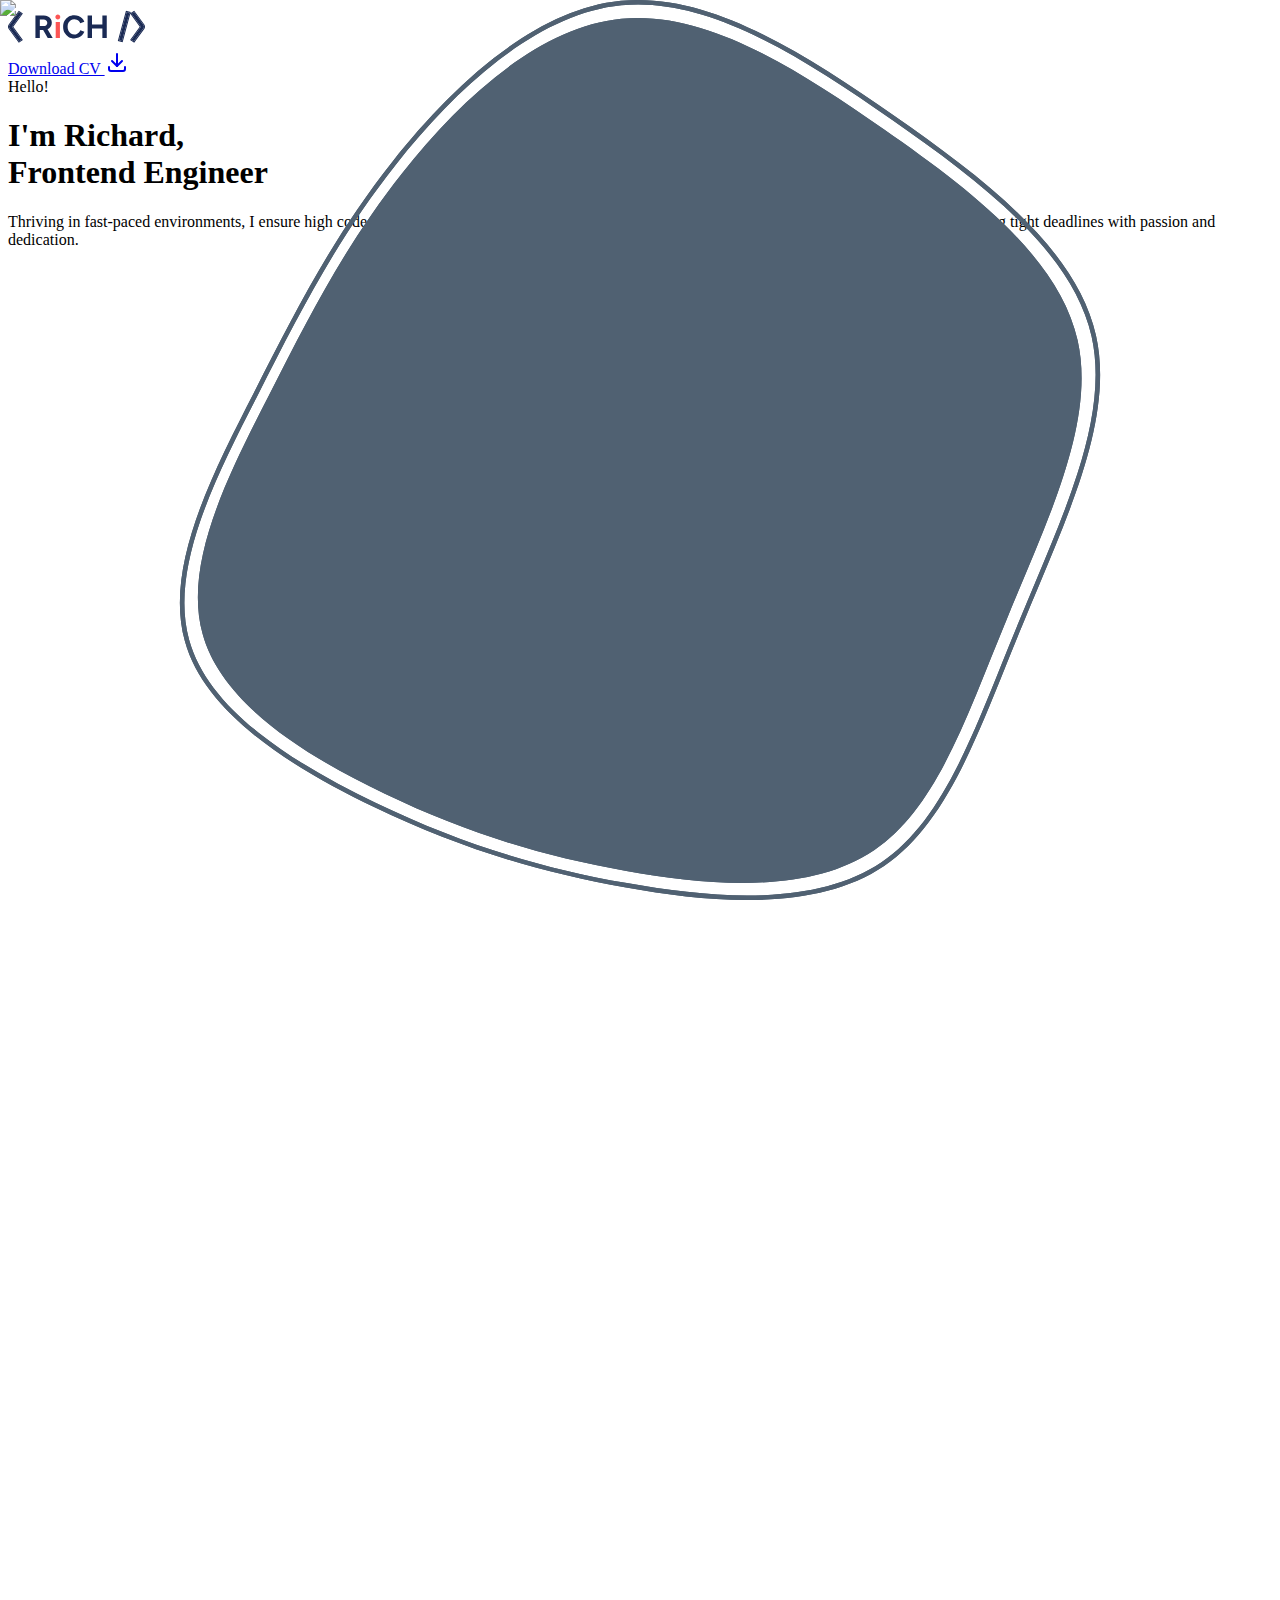
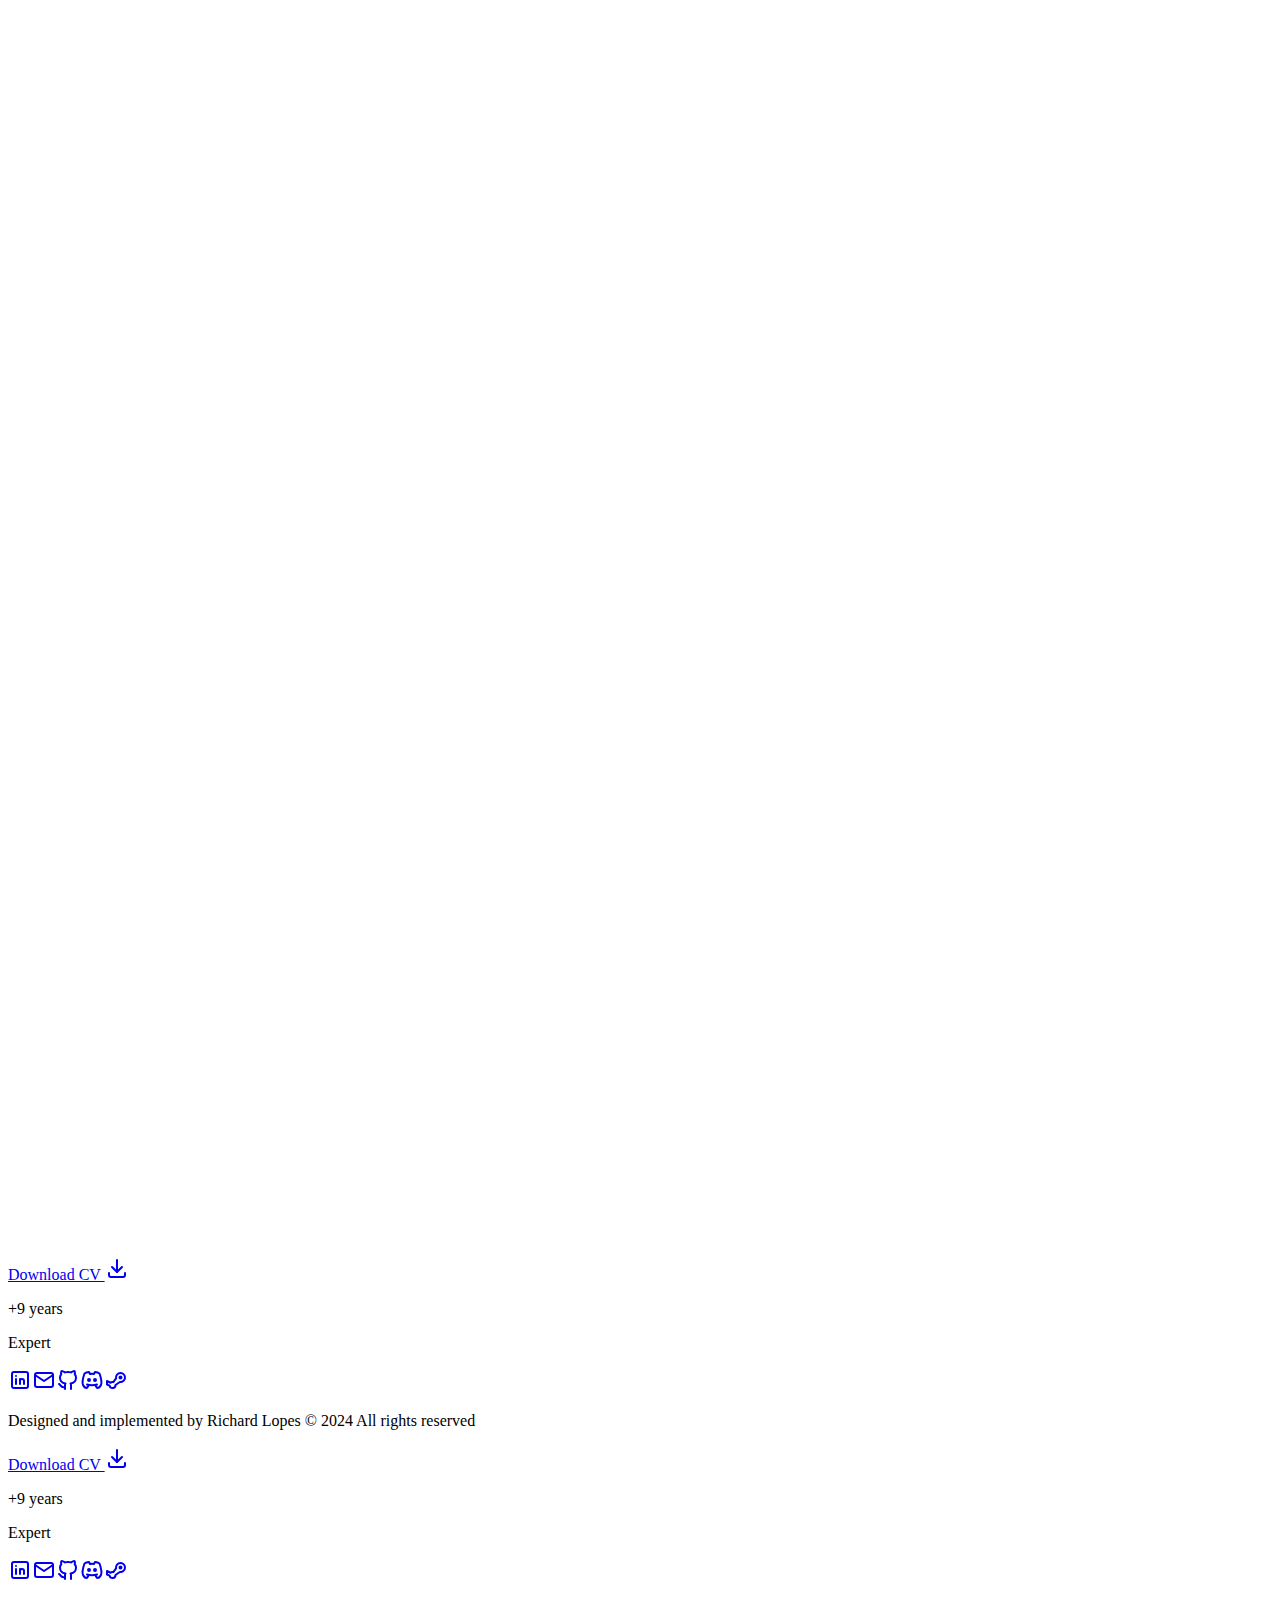
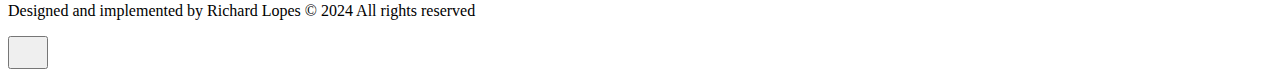
==== index.html @ bf5699d1 "Deploying to gh-pages from @ richardaum/richardaum.github.io@b90a4c32af5e0604dbe365ca86083ba51ae4758" ====
<!DOCTYPE html><html lang="en" class="scroll-smooth" data-overlayscrollbars-initialize="true"><head><meta charSet="utf-8"/><meta name="viewport" content="width=device-width, initial-scale=1"/><link rel="preload" href="/_next/static/media/192e369fd43210ef-s.p.woff2" as="font" crossorigin="" type="font/woff2"/><link rel="preload" href="/_next/static/media/50d5f3fa5df59ae5-s.p.otf" as="font" crossorigin="" type="font/otf"/><link rel="stylesheet" href="/_next/static/css/01a03b644d2094df.css" data-precedence="next"/><link rel="stylesheet" href="/_next/static/css/3fbc5ffcbddfe196.css" data-precedence="next"/><link rel="preload" as="script" fetchPriority="low" href="/_next/static/chunks/webpack-1981a8f75d10f51f.js"/><script src="/_next/static/chunks/fd9d1056-62b7813a330c200a.js" async=""></script><script src="/_next/static/chunks/23-0f186f68915d3b37.js" async=""></script><script src="/_next/static/chunks/main-app-4399a2f213cdfb9a.js" async=""></script><script src="/_next/static/chunks/924-b0bb7ad30fd50d71.js" async=""></script><script src="/_next/static/chunks/921-60509c3466fab436.js" async=""></script><script src="/_next/static/chunks/app/page-5bfe7201e584ebe2.js" async=""></script><script src="/_next/static/chunks/app/layout-ca823a31c1f68eee.js" async=""></script><title>Richard&#x27;s Portfolio</title><meta name="description" content="This is a portfolio website for Richard, a frontend engineer."/><link rel="icon" href="/favicon.ico" type="image/x-icon" sizes="16x16"/><link rel="icon" href="/icon?b0df30cc8fe3703a" type="image/png" sizes="16x16"/><meta name="next-size-adjust"/><script src="/_next/static/chunks/polyfills-78c92fac7aa8fdd8.js" noModule=""></script></head><body class="__variable_2a1a4d __className_d680cf bg-greyTones-300 text-darkColors-900" data-overlayscrollbars-initialize="true"><main class="grid min-h-screen gap-x-[148px] pt-[100px] lg:grid-cols-[auto_400px]"><div class="relative m-auto pr-8 max-w-[660px]"><div class="fixed top-0 z-20 flex w-full select-none items-center bg-greyTones-300 py-6 pl-8 pr-6 max-w-[660px]"><img alt="Logo" loading="lazy" width="137" height="38" decoding="async" data-nimg="1" class="h-6 w-auto lg:h-8" style="color:transparent" src="/_next/static/media/logo.e9d09b3f.svg"/><div class="ml-auto lg:hidden"><a class="flex items-center gap-4 rounded-xl bg-darkColors-900/20 p-3" href="/_next/static/media/resume.50c28b5b.pdf" rel="noreferrer" target="_blank">Download CV <svg xmlns="http://www.w3.org/2000/svg" width="24" height="24" viewBox="0 0 24 24" fill="none" stroke="currentColor" stroke-width="2" stroke-linecap="round" stroke-linejoin="round" class="tabler-icon tabler-icon-download "><path d="M4 17v2a2 2 0 0 0 2 2h12a2 2 0 0 0 2 -2v-2"></path><path d="M7 11l5 5l5 -5"></path><path d="M12 4l0 12"></path></svg></a></div></div><div class="flex items-center"><div class="mx-auto flex flex-col gap-6 px-8"><span class="font-display text-4xl text-greyTones-500">Hello!</span><h1 class="font-display text-5xl">I&#x27;m <span class="text-redPink-500">Richard</span>,<br/>Frontend Engineer</h1><p class="text-lg leading-8">Thriving in fast-paced environments, I ensure high code quality and pixel-perfect accuracy as a fullstack developer focused on frontend, consistently hitting tight deadlines with passion and dedication.</p></div></div><div class="absolute mt-8 pb-24 pr-8"><div><div style="opacity:0;will-change:opacity,transform;transform:translateY(100px)"><section class="border-l-4 border-greyTones-500 pl-5"><h2 class="mb-6 font-display text-lg text-greyTones-600">Recent Work</h2><section class="flex flex-col gap-8 pb-8"><div style="opacity:0;will-change:opacity,transform;transform:translateY(100px)"><article class="flex flex-col gap-3"><div class="flex flex-col"><h3 class="flex items-center font-semibold"><div class="-ml-7 size-3 rounded-[4px] bg-redPink-500"></div><span class="flex gap-1 pl-4">ArcTouch Website<a href="https://arctouch.com" target="_blank" rel="noreferrer"><svg xmlns="http://www.w3.org/2000/svg" width="24" height="24" viewBox="0 0 24 24" fill="none" stroke="currentColor" stroke-width="2" stroke-linecap="round" stroke-linejoin="round" class="tabler-icon tabler-icon-link text-redPink-500"><path d="M9 15l6 -6"></path><path d="M11 6l.463 -.536a5 5 0 0 1 7.071 7.072l-.534 .464"></path><path d="M13 18l-.397 .534a5.068 5.068 0 0 1 -7.127 0a4.972 4.972 0 0 1 0 -7.071l.524 -.463"></path></svg></a></span></h3><span class="text-sm text-greyTones-600">Worked for around 5 months</span></div><p>As a Tech Lead at <a href="https://www.linkedin.com/company/arctouch" target="_blank" rel="noreferrer" class="font-semibold">ArcTouch<svg xmlns="http://www.w3.org/2000/svg" width="24" height="24" viewBox="0 0 24 24" fill="none" stroke="currentColor" stroke-width="2" stroke-linecap="round" stroke-linejoin="round" class="tabler-icon tabler-icon-external-link inline size-4 align-text-top"><path d="M12 6h-6a2 2 0 0 0 -2 2v10a2 2 0 0 0 2 2h10a2 2 0 0 0 2 -2v-6"></path><path d="M11 13l9 -9"></path><path d="M15 4h5v5"></path></svg></a>, I established a modern tech stack for the application, emphasized best coding practices, and provided comprehensive technical support to the team through detailed documentation and regular syncs, while actively contributing to feature development and deployment.</p><p class="flex flex-wrap gap-1 font-light"><span><button class="underline decoration-dashed decoration-1 underline-offset-4"><div title="Around 7 years and 6 months of experience with React in 9 projects" class="" style="display:inline">React</div></button>, </span><span><button class="underline decoration-dashed decoration-1 underline-offset-4"><div title="Around 1 year and 6 months of experience with Next.js in 2 projects" class="" style="display:inline">Next.js</div></button>, </span><span><button class="underline decoration-dashed decoration-1 underline-offset-4"><div title="Around 5 years and 4 months of experience with Typescript in 7 projects" class="" style="display:inline">Typescript</div></button>, </span><span><button class="underline decoration-dashed decoration-1 underline-offset-4"><div title="Around 5 years and 4 months of experience with Jest in 5 projects" class="" style="display:inline">Jest</div></button>, </span><span><button class="underline decoration-dashed decoration-1 underline-offset-4"><div title="Around 5 years and 4 months of experience with Testing Library in 5 projects" class="" style="display:inline">Testing Library</div></button>, </span><span><button class="underline decoration-dashed decoration-1 underline-offset-4"><div title="Around 5 years and 4 months of experience with ESLint in 5 projects" class="" style="display:inline">ESLint</div></button>, </span><span><button class="underline decoration-dashed decoration-1 underline-offset-4"><div title="Around 6 years and 11 months of experience with SASS in 6 projects" class="" style="display:inline">SASS</div></button>, </span><span><button class="underline decoration-dashed decoration-1 underline-offset-4"><div title="Around 5 years and 4 months of experience with HTML in 5 projects" class="" style="display:inline">HTML</div></button>, </span><span><button class="underline decoration-dashed decoration-1 underline-offset-4"><div title="Around 5 months of experience with Contentful CMS in 1 project" class="" style="display:inline">Contentful CMS</div></button>, </span><span><button class="underline decoration-dashed decoration-1 underline-offset-4"><div title="Around 5 years and 4 months of experience with Design System in 6 projects" class="" style="display:inline">Design System</div></button>, </span><span><button class="underline decoration-dashed decoration-1 underline-offset-4"><div title="Around 5 years and 4 months of experience with Responsive design in 5 projects" class="" style="display:inline">Responsive design</div></button>, </span><span><button class="underline decoration-dashed decoration-1 underline-offset-4"><div title="Around 5 months of experience with Accessibility in 1 project" class="" style="display:inline">Accessibility</div></button>, </span><span><button class="underline decoration-dashed decoration-1 underline-offset-4"><div title="Around 7 years and 1 month of experience with Git in 13 projects" class="" style="display:inline">Git</div></button>, </span><span><button class="underline decoration-dashed decoration-1 underline-offset-4"><div title="Around 5 months of experience with Technical Leadership in 1 project" class="" style="display:inline">Technical Leadership</div></button></span></p></article></div><div style="opacity:0;will-change:opacity,transform;transform:translateY(100px)"><article class="flex flex-col gap-3"><div class="flex flex-col"><h3 class="flex items-center font-semibold"><div class="-ml-7 size-3 rounded-[4px] bg-redPink-500"></div><span class="flex gap-1 pl-4">Pomodoro Design System<a href="https://www.ifood.design" target="_blank" rel="noreferrer"><svg xmlns="http://www.w3.org/2000/svg" width="24" height="24" viewBox="0 0 24 24" fill="none" stroke="currentColor" stroke-width="2" stroke-linecap="round" stroke-linejoin="round" class="tabler-icon tabler-icon-link text-redPink-500"><path d="M9 15l6 -6"></path><path d="M11 6l.463 -.536a5 5 0 0 1 7.071 7.072l-.534 .464"></path><path d="M13 18l-.397 .534a5.068 5.068 0 0 1 -7.127 0a4.972 4.972 0 0 1 0 -7.071l.524 -.463"></path></svg></a></span></h3><span class="text-sm text-greyTones-600">Worked for around 1 year and 1 month</span></div><p>As a frontend developer at <a href="https://www.linkedin.com/company/ifood" target="_blank" rel="noreferrer" class="font-semibold">iFood<svg xmlns="http://www.w3.org/2000/svg" width="24" height="24" viewBox="0 0 24 24" fill="none" stroke="currentColor" stroke-width="2" stroke-linecap="round" stroke-linejoin="round" class="tabler-icon tabler-icon-external-link inline size-4 align-text-top"><path d="M12 6h-6a2 2 0 0 0 -2 2v10a2 2 0 0 0 2 2h10a2 2 0 0 0 2 -2v-6"></path><path d="M11 13l9 -9"></path><path d="M15 4h5v5"></path></svg></a>, I implemented and maintained various core components of the Pomodoro. Additionally, I collaborated with the team in managing enhancement requests, such as documentation improvements, streamlining the onboarding process for contributing developers, suggesting automations, and applying general developer experience enhancements.</p><p class="flex flex-wrap gap-1 font-light"><span><button class="underline decoration-dashed decoration-1 underline-offset-4"><div title="Around 7 years and 6 months of experience with React in 9 projects" class="" style="display:inline">React</div></button>, </span><span><button class="underline decoration-dashed decoration-1 underline-offset-4"><div title="Around 5 years and 4 months of experience with Typescript in 7 projects" class="" style="display:inline">Typescript</div></button>, </span><span><button class="underline decoration-dashed decoration-1 underline-offset-4"><div title="Around 5 years and 4 months of experience with Design System in 6 projects" class="" style="display:inline">Design System</div></button>, </span><span><button class="underline decoration-dashed decoration-1 underline-offset-4"><div title="Around 7 years and 1 month of experience with Git in 13 projects" class="" style="display:inline">Git</div></button>, </span><span><button class="underline decoration-dashed decoration-1 underline-offset-4"><div title="Around 4 years and 11 months of experience with Node.js in 7 projects" class="" style="display:inline">Node.js</div></button>, </span><span><button class="underline decoration-dashed decoration-1 underline-offset-4"><div title="Around 1 year and 7 months of experience with Script automation in 2 projects" class="" style="display:inline">Script automation</div></button>, </span><span><button class="underline decoration-dashed decoration-1 underline-offset-4"><div title="Around 4 years and 3 months of experience with Yarn in 3 projects" class="" style="display:inline">Yarn</div></button></span></p></article></div><div style="opacity:0;will-change:opacity,transform;transform:translateY(100px)"><article class="flex flex-col gap-3"><div class="flex flex-col"><h3 class="flex items-center font-semibold"><div class="-ml-7 size-3 rounded-[4px] bg-redPink-500"></div><span class="flex gap-1 pl-4">Partner Portal - Catalog<a href="https://portal.ifood.com.br" target="_blank" rel="noreferrer"><svg xmlns="http://www.w3.org/2000/svg" width="24" height="24" viewBox="0 0 24 24" fill="none" stroke="currentColor" stroke-width="2" stroke-linecap="round" stroke-linejoin="round" class="tabler-icon tabler-icon-link text-redPink-500"><path d="M9 15l6 -6"></path><path d="M11 6l.463 -.536a5 5 0 0 1 7.071 7.072l-.534 .464"></path><path d="M13 18l-.397 .534a5.068 5.068 0 0 1 -7.127 0a4.972 4.972 0 0 1 0 -7.071l.524 -.463"></path></svg></a></span></h3><span class="text-sm text-greyTones-600">Worked for around 1 year and 6 months</span></div><p>As a frontend developer, I participated in a project to display restaurant menus on the <a href="https://www.linkedin.com/company/ifood" target="_blank" rel="noreferrer" class="font-semibold">iFood<svg xmlns="http://www.w3.org/2000/svg" width="24" height="24" viewBox="0 0 24 24" fill="none" stroke="currentColor" stroke-width="2" stroke-linecap="round" stroke-linejoin="round" class="tabler-icon tabler-icon-external-link inline size-4 align-text-top"><path d="M12 6h-6a2 2 0 0 0 -2 2v10a2 2 0 0 0 2 2h10a2 2 0 0 0 2 -2v-6"></path><path d="M11 13l9 -9"></path><path d="M15 4h5v5"></path></svg></a> platform. I actively worked on feature development, mentored colleagues, aligned functionalities, participated in estimation dynamics, refinements, plannings, code reviews, and the entire software development process alongside a team of other developers.</p><p class="flex flex-wrap gap-1 font-light"><span><button class="underline decoration-dashed decoration-1 underline-offset-4"><div title="Around 7 years and 6 months of experience with React in 9 projects" class="" style="display:inline">React</div></button>, </span><span><button class="underline decoration-dashed decoration-1 underline-offset-4"><div title="Around 5 years and 4 months of experience with Typescript in 7 projects" class="" style="display:inline">Typescript</div></button>, </span><span><button class="underline decoration-dashed decoration-1 underline-offset-4"><div title="Around 4 years and 10 months of experience with Javascript in 4 projects" class="" style="display:inline">Javascript</div></button>, </span><span><button class="underline decoration-dashed decoration-1 underline-offset-4"><div title="Around 5 years and 4 months of experience with HTML in 5 projects" class="" style="display:inline">HTML</div></button>, </span><span><button class="underline decoration-dashed decoration-1 underline-offset-4"><div title="Around 8 years and 1 month of experience with CSS in 8 projects" class="" style="display:inline">CSS</div></button>, </span><span><button class="underline decoration-dashed decoration-1 underline-offset-4"><div title="Around 6 years and 11 months of experience with SASS in 6 projects" class="" style="display:inline">SASS</div></button>, </span><span><button class="underline decoration-dashed decoration-1 underline-offset-4"><div title="Around 4 years and 10 months of experience with Styled Components in 4 projects" class="" style="display:inline">Styled Components</div></button>, </span><span><button class="underline decoration-dashed decoration-1 underline-offset-4"><div title="Around 5 years and 4 months of experience with Jest in 5 projects" class="" style="display:inline">Jest</div></button>, </span><span><button class="underline decoration-dashed decoration-1 underline-offset-4"><div title="Around 5 years and 4 months of experience with Testing Library in 5 projects" class="" style="display:inline">Testing Library</div></button>, </span><span><button class="underline decoration-dashed decoration-1 underline-offset-4"><div title="Around 5 years and 4 months of experience with ESLint in 5 projects" class="" style="display:inline">ESLint</div></button>, </span><span><button class="underline decoration-dashed decoration-1 underline-offset-4"><div title="Around 4 years and 10 months of experience with Micro-frontends in 4 projects" class="" style="display:inline">Micro-frontends</div></button>, </span><span><button class="underline decoration-dashed decoration-1 underline-offset-4"><div title="Around 5 years and 4 months of experience with Design System in 6 projects" class="" style="display:inline">Design System</div></button>, </span><span><button class="underline decoration-dashed decoration-1 underline-offset-4"><div title="Around 5 years and 4 months of experience with Responsive design in 5 projects" class="" style="display:inline">Responsive design</div></button>, </span><span><button class="underline decoration-dashed decoration-1 underline-offset-4"><div title="Around 7 years and 1 month of experience with Git in 13 projects" class="" style="display:inline">Git</div></button>, </span><span><button class="underline decoration-dashed decoration-1 underline-offset-4"><div title="Around 4 years and 3 months of experience with Yarn in 3 projects" class="" style="display:inline">Yarn</div></button></span></p></article></div><div style="opacity:0;will-change:opacity,transform;transform:translateY(100px)"><article class="flex flex-col gap-3"><div class="flex flex-col"><h3 class="flex items-center font-semibold"><div class="-ml-7 size-3 rounded-[4px] bg-redPink-500"></div><span class="flex gap-1 pl-4">Daily Pick<a href="https://github.com/richardaum/daily-pick" target="_blank" rel="noreferrer"><svg xmlns="http://www.w3.org/2000/svg" width="24" height="24" viewBox="0 0 24 24" fill="none" stroke="currentColor" stroke-width="2" stroke-linecap="round" stroke-linejoin="round" class="tabler-icon tabler-icon-link text-redPink-500"><path d="M9 15l6 -6"></path><path d="M11 6l.463 -.536a5 5 0 0 1 7.071 7.072l-.534 .464"></path><path d="M13 18l-.397 .534a5.068 5.068 0 0 1 -7.127 0a4.972 4.972 0 0 1 0 -7.071l.524 -.463"></path></svg></a></span></h3><span class="text-sm text-greyTones-600">Worked for around 1 year and 6 months</span></div><p>As a developer at <a href="https://www.linkedin.com/company/ifood" target="_blank" rel="noreferrer" class="font-semibold">iFood<svg xmlns="http://www.w3.org/2000/svg" width="24" height="24" viewBox="0 0 24 24" fill="none" stroke="currentColor" stroke-width="2" stroke-linecap="round" stroke-linejoin="round" class="tabler-icon tabler-icon-external-link inline size-4 align-text-top"><path d="M12 6h-6a2 2 0 0 0 -2 2v10a2 2 0 0 0 2 2h10a2 2 0 0 0 2 -2v-6"></path><path d="M11 13l9 -9"></path><path d="M15 4h5v5"></path></svg></a>, I was involved in designing, implementing, and maintaining a bot for the Slack chat platform aimed at improving efficiency in daily meetings by implementing turns for the hosts of these ceremonies.</p><p class="flex flex-wrap gap-1 font-light"><span><button class="underline decoration-dashed decoration-1 underline-offset-4"><div title="Around 4 years and 11 months of experience with Node.js in 7 projects" class="" style="display:inline">Node.js</div></button>, </span><span><button class="underline decoration-dashed decoration-1 underline-offset-4"><div title="Around 5 years and 4 months of experience with Typescript in 7 projects" class="" style="display:inline">Typescript</div></button>, </span><span><button class="underline decoration-dashed decoration-1 underline-offset-4"><div title="Around 7 years and 1 month of experience with Git in 13 projects" class="" style="display:inline">Git</div></button>, </span><span><button class="underline decoration-dashed decoration-1 underline-offset-4"><div title="Around 1 year and 6 months of experience with Bolt for Slack in 1 project" class="" style="display:inline">Bolt for Slack</div></button>, </span><span><button class="underline decoration-dashed decoration-1 underline-offset-4"><div title="Around 1 year and 6 months of experience with SQLite in 1 project" class="" style="display:inline">SQLite</div></button></span></p></article></div><div style="opacity:0;will-change:opacity,transform;transform:translateY(100px)"><article class="flex flex-col gap-3"><div class="flex flex-col"><h3 class="flex items-center font-semibold"><div class="-ml-7 size-3 rounded-[4px] bg-redPink-500"></div><span class="flex gap-1 pl-4">iFood Digital Catalog<a href="https://portal.ifood.com.br" target="_blank" rel="noreferrer"><svg xmlns="http://www.w3.org/2000/svg" width="24" height="24" viewBox="0 0 24 24" fill="none" stroke="currentColor" stroke-width="2" stroke-linecap="round" stroke-linejoin="round" class="tabler-icon tabler-icon-link text-redPink-500"><path d="M9 15l6 -6"></path><path d="M11 6l.463 -.536a5 5 0 0 1 7.071 7.072l-.534 .464"></path><path d="M13 18l-.397 .534a5.068 5.068 0 0 1 -7.127 0a4.972 4.972 0 0 1 0 -7.071l.524 -.463"></path></svg></a></span></h3><span class="text-sm text-greyTones-600">Worked for around 1 year and 1 month</span></div><p>As a frontend developer at <a href="https://www.linkedin.com/company/ifood" target="_blank" rel="noreferrer" class="font-semibold">iFood<svg xmlns="http://www.w3.org/2000/svg" width="24" height="24" viewBox="0 0 24 24" fill="none" stroke="currentColor" stroke-width="2" stroke-linecap="round" stroke-linejoin="round" class="tabler-icon tabler-icon-external-link inline size-4 align-text-top"><path d="M12 6h-6a2 2 0 0 0 -2 2v10a2 2 0 0 0 2 2h10a2 2 0 0 0 2 -2v-6"></path><path d="M11 13l9 -9"></path><path d="M15 4h5v5"></path></svg></a>, I actively contributed to the UI development of the Digital Catalog platform, aimed at providing a customizable menu for restaurants. I was involved in developing features, conducting code reviews, discussing architecture alignments, and applying best design practices.</p><p class="flex flex-wrap gap-1 font-light"><span><button class="underline decoration-dashed decoration-1 underline-offset-4"><div title="Around 7 years and 6 months of experience with React in 9 projects" class="" style="display:inline">React</div></button>, </span><span><button class="underline decoration-dashed decoration-1 underline-offset-4"><div title="Around 1 year and 6 months of experience with Next.js in 2 projects" class="" style="display:inline">Next.js</div></button>, </span><span><button class="underline decoration-dashed decoration-1 underline-offset-4"><div title="Around 5 years and 4 months of experience with Typescript in 7 projects" class="" style="display:inline">Typescript</div></button>, </span><span><button class="underline decoration-dashed decoration-1 underline-offset-4"><div title="Around 4 years and 10 months of experience with Javascript in 4 projects" class="" style="display:inline">Javascript</div></button>, </span><span><button class="underline decoration-dashed decoration-1 underline-offset-4"><div title="Around 5 years and 4 months of experience with HTML in 5 projects" class="" style="display:inline">HTML</div></button>, </span><span><button class="underline decoration-dashed decoration-1 underline-offset-4"><div title="Around 8 years and 1 month of experience with CSS in 8 projects" class="" style="display:inline">CSS</div></button>, </span><span><button class="underline decoration-dashed decoration-1 underline-offset-4"><div title="Around 6 years and 11 months of experience with SASS in 6 projects" class="" style="display:inline">SASS</div></button>, </span><span><button class="underline decoration-dashed decoration-1 underline-offset-4"><div title="Around 4 years and 10 months of experience with Styled Components in 4 projects" class="" style="display:inline">Styled Components</div></button>, </span><span><button class="underline decoration-dashed decoration-1 underline-offset-4"><div title="Around 4 years and 11 months of experience with Node.js in 7 projects" class="" style="display:inline">Node.js</div></button>, </span><span><button class="underline decoration-dashed decoration-1 underline-offset-4"><div title="Around 5 years and 4 months of experience with Jest in 5 projects" class="" style="display:inline">Jest</div></button>, </span><span><button class="underline decoration-dashed decoration-1 underline-offset-4"><div title="Around 5 years and 4 months of experience with Testing Library in 5 projects" class="" style="display:inline">Testing Library</div></button>, </span><span><button class="underline decoration-dashed decoration-1 underline-offset-4"><div title="Around 5 years and 4 months of experience with ESLint in 5 projects" class="" style="display:inline">ESLint</div></button>, </span><span><button class="underline decoration-dashed decoration-1 underline-offset-4"><div title="Around 4 years and 10 months of experience with Micro-frontends in 4 projects" class="" style="display:inline">Micro-frontends</div></button>, </span><span><button class="underline decoration-dashed decoration-1 underline-offset-4"><div title="Around 5 years and 4 months of experience with Design System in 6 projects" class="" style="display:inline">Design System</div></button>, </span><span><button class="underline decoration-dashed decoration-1 underline-offset-4"><div title="Around 5 years and 4 months of experience with Responsive design in 5 projects" class="" style="display:inline">Responsive design</div></button>, </span><span><button class="underline decoration-dashed decoration-1 underline-offset-4"><div title="Around 7 years and 1 month of experience with Git in 13 projects" class="" style="display:inline">Git</div></button>, </span><span><button class="underline decoration-dashed decoration-1 underline-offset-4"><div title="Around 3 years and 9 months of experience with React Query in 2 projects" class="" style="display:inline">React Query</div></button>, </span><span><button class="underline decoration-dashed decoration-1 underline-offset-4"><div title="Around 1 year and 1 month of experience with Progressive Web Apps (PWA) in 1 project" class="" style="display:inline">Progressive Web Apps (PWA)</div></button></span></p></article></div><div style="opacity:0;will-change:opacity,transform;transform:translateY(100px)"><article class="flex flex-col gap-3"><div class="flex flex-col"><h3 class="flex items-center font-semibold"><div class="-ml-7 size-3 rounded-[4px] bg-redPink-500"></div><span class="flex gap-1 pl-4">Partner Portal - Chains<a href="https://portal.ifood.com.br" target="_blank" rel="noreferrer"><svg xmlns="http://www.w3.org/2000/svg" width="24" height="24" viewBox="0 0 24 24" fill="none" stroke="currentColor" stroke-width="2" stroke-linecap="round" stroke-linejoin="round" class="tabler-icon tabler-icon-link text-redPink-500"><path d="M9 15l6 -6"></path><path d="M11 6l.463 -.536a5 5 0 0 1 7.071 7.072l-.534 .464"></path><path d="M13 18l-.397 .534a5.068 5.068 0 0 1 -7.127 0a4.972 4.972 0 0 1 0 -7.071l.524 -.463"></path></svg></a></span></h3><span class="text-sm text-greyTones-600">Worked for around 6 months</span></div><p>As a frontend developer at <a href="https://www.linkedin.com/company/ifood" target="_blank" rel="noreferrer" class="font-semibold">iFood<svg xmlns="http://www.w3.org/2000/svg" width="24" height="24" viewBox="0 0 24 24" fill="none" stroke="currentColor" stroke-width="2" stroke-linecap="round" stroke-linejoin="round" class="tabler-icon tabler-icon-external-link inline size-4 align-text-top"><path d="M12 6h-6a2 2 0 0 0 -2 2v10a2 2 0 0 0 2 2h10a2 2 0 0 0 2 -2v-6"></path><path d="M11 13l9 -9"></path><path d="M15 4h5v5"></path></svg></a>, I proposed a scalable structure for the maintainability of the Chain Portal to enable centralized access to restaurants within the same chain. Additionally, I actively worked on developing new features, code reviews, and alignment with both the frontend and backend teams.</p><p class="flex flex-wrap gap-1 font-light"><span><button class="underline decoration-dashed decoration-1 underline-offset-4"><div title="Around 4 years and 10 months of experience with Javascript in 4 projects" class="" style="display:inline">Javascript</div></button>, </span><span><button class="underline decoration-dashed decoration-1 underline-offset-4"><div title="Around 5 years and 4 months of experience with ESLint in 5 projects" class="" style="display:inline">ESLint</div></button>, </span><span><button class="underline decoration-dashed decoration-1 underline-offset-4"><div title="Around 7 years and 6 months of experience with React in 9 projects" class="" style="display:inline">React</div></button>, </span><span><button class="underline decoration-dashed decoration-1 underline-offset-4"><div title="Around 7 years and 1 month of experience with Git in 13 projects" class="" style="display:inline">Git</div></button>, </span><span><button class="underline decoration-dashed decoration-1 underline-offset-4"><div title="Around 5 years and 4 months of experience with Typescript in 7 projects" class="" style="display:inline">Typescript</div></button>, </span><span><button class="underline decoration-dashed decoration-1 underline-offset-4"><div title="Around 8 years and 1 month of experience with CSS in 8 projects" class="" style="display:inline">CSS</div></button>, </span><span><button class="underline decoration-dashed decoration-1 underline-offset-4"><div title="Around 5 years and 4 months of experience with HTML in 5 projects" class="" style="display:inline">HTML</div></button>, </span><span><button class="underline decoration-dashed decoration-1 underline-offset-4"><div title="Around 6 years and 11 months of experience with SASS in 6 projects" class="" style="display:inline">SASS</div></button>, </span><span><button class="underline decoration-dashed decoration-1 underline-offset-4"><div title="Around 5 years and 4 months of experience with Testing Library in 5 projects" class="" style="display:inline">Testing Library</div></button>, </span><span><button class="underline decoration-dashed decoration-1 underline-offset-4"><div title="Around 5 years and 4 months of experience with Design System in 6 projects" class="" style="display:inline">Design System</div></button>, </span><span><button class="underline decoration-dashed decoration-1 underline-offset-4"><div title="Around 5 years and 4 months of experience with Jest in 5 projects" class="" style="display:inline">Jest</div></button>, </span><span><button class="underline decoration-dashed decoration-1 underline-offset-4"><div title="Around 4 years and 10 months of experience with Micro-frontends in 4 projects" class="" style="display:inline">Micro-frontends</div></button>, </span><span><button class="underline decoration-dashed decoration-1 underline-offset-4"><div title="Around 4 years and 10 months of experience with Styled Components in 4 projects" class="" style="display:inline">Styled Components</div></button>, </span><span><button class="underline decoration-dashed decoration-1 underline-offset-4"><div title="Around 5 years and 4 months of experience with Responsive design in 5 projects" class="" style="display:inline">Responsive design</div></button>, </span><span><button class="underline decoration-dashed decoration-1 underline-offset-4"><div title="Around 6 months of experience with Vite in 1 project" class="" style="display:inline">Vite</div></button>, </span><span><button class="underline decoration-dashed decoration-1 underline-offset-4"><div title="Around 1 year and 7 months of experience with Script automation in 2 projects" class="" style="display:inline">Script automation</div></button></span></p></article></div><div style="opacity:0;will-change:opacity,transform;transform:translateY(100px)"><article class="flex flex-col gap-3"><div class="flex flex-col"><h3 class="flex items-center font-semibold"><div class="-ml-7 size-3 rounded-[4px] bg-redPink-500"></div><span class="flex gap-1 pl-4">Partner Portal - Financial<a href="https://portal.ifood.com.br" target="_blank" rel="noreferrer"><svg xmlns="http://www.w3.org/2000/svg" width="24" height="24" viewBox="0 0 24 24" fill="none" stroke="currentColor" stroke-width="2" stroke-linecap="round" stroke-linejoin="round" class="tabler-icon tabler-icon-link text-redPink-500"><path d="M9 15l6 -6"></path><path d="M11 6l.463 -.536a5 5 0 0 1 7.071 7.072l-.534 .464"></path><path d="M13 18l-.397 .534a5.068 5.068 0 0 1 -7.127 0a4.972 4.972 0 0 1 0 -7.071l.524 -.463"></path></svg></a></span></h3><span class="text-sm text-greyTones-600">Worked for around 2 years and 8 months</span></div><p>As a full stack developer at <a href="https://www.linkedin.com/company/ifood" target="_blank" rel="noreferrer" class="font-semibold">iFood<svg xmlns="http://www.w3.org/2000/svg" width="24" height="24" viewBox="0 0 24 24" fill="none" stroke="currentColor" stroke-width="2" stroke-linecap="round" stroke-linejoin="round" class="tabler-icon tabler-icon-external-link inline size-4 align-text-top"><path d="M12 6h-6a2 2 0 0 0 -2 2v10a2 2 0 0 0 2 2h10a2 2 0 0 0 2 -2v-6"></path><path d="M11 13l9 -9"></path><path d="M15 4h5v5"></path></svg></a>, I had a significant impact on the frontend development of the Financial by migrating the application to a microfrontend-based model, transitioning from JavaScript to TypeScript, and adapting the application to use the Design System. I also continuously aligned with the backend team, occasionally contributing to backend tasks by reading and writing code, identifying undocumented behaviors directly in the code, and interacting with the database to troubleshoot and resolve customer issues in open tickets.</p><p class="flex flex-wrap gap-1 font-light"><span><button class="underline decoration-dashed decoration-1 underline-offset-4"><div title="Around 7 years and 6 months of experience with React in 9 projects" class="" style="display:inline">React</div></button>, </span><span><button class="underline decoration-dashed decoration-1 underline-offset-4"><div title="Around 5 years and 4 months of experience with Typescript in 7 projects" class="" style="display:inline">Typescript</div></button>, </span><span><button class="underline decoration-dashed decoration-1 underline-offset-4"><div title="Around 4 years and 10 months of experience with Javascript in 4 projects" class="" style="display:inline">Javascript</div></button>, </span><span><button class="underline decoration-dashed decoration-1 underline-offset-4"><div title="Around 5 years and 4 months of experience with HTML in 5 projects" class="" style="display:inline">HTML</div></button>, </span><span><button class="underline decoration-dashed decoration-1 underline-offset-4"><div title="Around 8 years and 1 month of experience with CSS in 8 projects" class="" style="display:inline">CSS</div></button>, </span><span><button class="underline decoration-dashed decoration-1 underline-offset-4"><div title="Around 6 years and 11 months of experience with SASS in 6 projects" class="" style="display:inline">SASS</div></button>, </span><span><button class="underline decoration-dashed decoration-1 underline-offset-4"><div title="Around 4 years and 10 months of experience with Styled Components in 4 projects" class="" style="display:inline">Styled Components</div></button>, </span><span><button class="underline decoration-dashed decoration-1 underline-offset-4"><div title="Around 4 years and 11 months of experience with Node.js in 7 projects" class="" style="display:inline">Node.js</div></button>, </span><span><button class="underline decoration-dashed decoration-1 underline-offset-4"><div title="Around 5 years and 4 months of experience with Jest in 5 projects" class="" style="display:inline">Jest</div></button>, </span><span><button class="underline decoration-dashed decoration-1 underline-offset-4"><div title="Around 5 years and 4 months of experience with Testing Library in 5 projects" class="" style="display:inline">Testing Library</div></button>, </span><span><button class="underline decoration-dashed decoration-1 underline-offset-4"><div title="Around 5 years and 4 months of experience with ESLint in 5 projects" class="" style="display:inline">ESLint</div></button>, </span><span><button class="underline decoration-dashed decoration-1 underline-offset-4"><div title="Around 4 years and 10 months of experience with Micro-frontends in 4 projects" class="" style="display:inline">Micro-frontends</div></button>, </span><span><button class="underline decoration-dashed decoration-1 underline-offset-4"><div title="Around 5 years and 4 months of experience with Design System in 6 projects" class="" style="display:inline">Design System</div></button>, </span><span><button class="underline decoration-dashed decoration-1 underline-offset-4"><div title="Around 5 years and 4 months of experience with Responsive design in 5 projects" class="" style="display:inline">Responsive design</div></button>, </span><span><button class="underline decoration-dashed decoration-1 underline-offset-4"><div title="Around 7 years and 1 month of experience with Git in 13 projects" class="" style="display:inline">Git</div></button>, </span><span><button class="underline decoration-dashed decoration-1 underline-offset-4"><div title="Around 4 years and 3 months of experience with Redux in 2 projects" class="" style="display:inline">Redux</div></button>, </span><span><button class="underline decoration-dashed decoration-1 underline-offset-4"><div title="Around 2 years and 8 months of experience with Webpack in 1 project" class="" style="display:inline">Webpack</div></button>, </span><span><button class="underline decoration-dashed decoration-1 underline-offset-4"><div title="Around 2 years and 8 months of experience with Docker in 1 project" class="" style="display:inline">Docker</div></button>, </span><span><button class="underline decoration-dashed decoration-1 underline-offset-4"><div title="Around 3 years and 9 months of experience with React Query in 2 projects" class="" style="display:inline">React Query</div></button>, </span><span><button class="underline decoration-dashed decoration-1 underline-offset-4"><div title="Around 2 years and 8 months of experience with Cypress in 1 project" class="" style="display:inline">Cypress</div></button>, </span><span><button class="underline decoration-dashed decoration-1 underline-offset-4"><div title="Around 2 years and 8 months of experience with Mocha in 1 project" class="" style="display:inline">Mocha</div></button>, </span><span><button class="underline decoration-dashed decoration-1 underline-offset-4"><div title="Around 3 years and 2 months of experience with Java in 2 projects" class="" style="display:inline">Java</div></button>, </span><span><button class="underline decoration-dashed decoration-1 underline-offset-4"><div title="Around 2 years and 8 months of experience with Enzyme in 1 project" class="" style="display:inline">Enzyme</div></button>, </span><span><button class="underline decoration-dashed decoration-1 underline-offset-4"><div title="Around 4 years and 3 months of experience with Yarn in 3 projects" class="" style="display:inline">Yarn</div></button>, </span><span><button class="underline decoration-dashed decoration-1 underline-offset-4"><div title="Around 2 years and 8 months of experience with Fastify in 1 project" class="" style="display:inline">Fastify</div></button>, </span><span><button class="underline decoration-dashed decoration-1 underline-offset-4"><div title="Around 2 years and 8 months of experience with BFF in 1 project" class="" style="display:inline">BFF</div></button>, </span><span><button class="underline decoration-dashed decoration-1 underline-offset-4"><div title="Around 2 years and 8 months of experience with Kotlin in 1 project" class="" style="display:inline">Kotlin</div></button>, </span><span><button class="underline decoration-dashed decoration-1 underline-offset-4"><div title="Around 2 years and 8 months of experience with Babel in 1 project" class="" style="display:inline">Babel</div></button>, </span><span><button class="underline decoration-dashed decoration-1 underline-offset-4"><div title="Around 2 years and 8 months of experience with PostgreSQL in 1 project" class="" style="display:inline">PostgreSQL</div></button></span></p></article></div><div style="opacity:0;will-change:opacity,transform;transform:translateY(100px)"><article class="flex flex-col gap-3"><div class="flex flex-col"><h3 class="flex items-center font-semibold"><div class="-ml-7 size-3 rounded-[4px] bg-redPink-500"></div><span class="flex gap-1 pl-4">Food Delivery</span></h3><span class="text-sm text-greyTones-600">Worked for around 1 year and 1 month</span></div><p>As a software developer at H60, I designed, implemented, and maintained a food delivery management software from scratch. This included developing the frontend, backend, database, and data communication channels using a WebSocket module to streamline customer service flow and address management.</p><p class="flex flex-wrap gap-1 font-light"><span><button class="underline decoration-dashed decoration-1 underline-offset-4"><div title="Around 7 years and 6 months of experience with React in 9 projects" class="" style="display:inline">React</div></button>, </span><span><button class="underline decoration-dashed decoration-1 underline-offset-4"><div title="Around 4 years and 11 months of experience with Node.js in 7 projects" class="" style="display:inline">Node.js</div></button>, </span><span><button class="underline decoration-dashed decoration-1 underline-offset-4"><div title="Around 2 years and 1 month of experience with Angular.js in 3 projects" class="" style="display:inline">Angular.js</div></button>, </span><span><button class="underline decoration-dashed decoration-1 underline-offset-4"><div title="Around 7 years and 1 month of experience with Git in 13 projects" class="" style="display:inline">Git</div></button>, </span><span><button class="underline decoration-dashed decoration-1 underline-offset-4"><div title="Around 1 year and 1 month of experience with WebSockets in 1 project" class="" style="display:inline">WebSockets</div></button>, </span><span><button class="underline decoration-dashed decoration-1 underline-offset-4"><div title="Around 1 year and 1 month of experience with MySQL in 1 project" class="" style="display:inline">MySQL</div></button>, </span><span><button class="underline decoration-dashed decoration-1 underline-offset-4"><div title="Around 1 year and 1 month of experience with Digital Ocean in 1 project" class="" style="display:inline">Digital Ocean</div></button>, </span><span><button class="underline decoration-dashed decoration-1 underline-offset-4"><div title="Around 1 year and 1 month of experience with Dokku in 1 project" class="" style="display:inline">Dokku</div></button></span></p></article></div><div style="opacity:0;will-change:opacity,transform;transform:translateY(100px)"><article class="flex flex-col gap-3"><div class="flex flex-col"><h3 class="flex items-center font-semibold"><div class="-ml-7 size-3 rounded-[4px] bg-redPink-500"></div><span class="flex gap-1 pl-4">Symphony Chat<a href="https://symphony.com" target="_blank" rel="noreferrer"><svg xmlns="http://www.w3.org/2000/svg" width="24" height="24" viewBox="0 0 24 24" fill="none" stroke="currentColor" stroke-width="2" stroke-linecap="round" stroke-linejoin="round" class="tabler-icon tabler-icon-link text-redPink-500"><path d="M9 15l6 -6"></path><path d="M11 6l.463 -.536a5 5 0 0 1 7.071 7.072l-.534 .464"></path><path d="M13 18l-.397 .534a5.068 5.068 0 0 1 -7.127 0a4.972 4.972 0 0 1 0 -7.071l.524 -.463"></path></svg></a></span></h3><span class="text-sm text-greyTones-600">Worked for around 1 year and 7 months</span></div><p>As a frontend developer at <a href="https://www.linkedin.com/company/daitan-group" target="_blank" rel="noreferrer" class="font-semibold">Daitan Group<svg xmlns="http://www.w3.org/2000/svg" width="24" height="24" viewBox="0 0 24 24" fill="none" stroke="currentColor" stroke-width="2" stroke-linecap="round" stroke-linejoin="round" class="tabler-icon tabler-icon-external-link inline size-4 align-text-top"><path d="M12 6h-6a2 2 0 0 0 -2 2v10a2 2 0 0 0 2 2h10a2 2 0 0 0 2 -2v-6"></path><path d="M11 13l9 -9"></path><path d="M15 4h5v5"></path></svg></a>, I worked on feature development, investigated and fixed application performance issues, coordinated with internal teams, conducted continuous code reviews, and participated in migrating legacy code to React.</p><p class="flex flex-wrap gap-1 font-light"><span><button class="underline decoration-dashed decoration-1 underline-offset-4"><div title="Around 7 years and 6 months of experience with React in 9 projects" class="" style="display:inline">React</div></button>, </span><span><button class="underline decoration-dashed decoration-1 underline-offset-4"><div title="Around 4 years and 3 months of experience with Redux in 2 projects" class="" style="display:inline">Redux</div></button>, </span><span><button class="underline decoration-dashed decoration-1 underline-offset-4"><div title="Around 6 years and 11 months of experience with SASS in 6 projects" class="" style="display:inline">SASS</div></button>, </span><span><button class="underline decoration-dashed decoration-1 underline-offset-4"><div title="Around 8 years and 1 month of experience with CSS in 8 projects" class="" style="display:inline">CSS</div></button></span></p></article></div><div style="opacity:0;will-change:opacity,transform;transform:translateY(100px)"><article class="flex flex-col gap-3"><div class="flex flex-col"><h3 class="flex items-center font-semibold"><div class="-ml-7 size-3 rounded-[4px] bg-redPink-500"></div><span class="flex gap-1 pl-4">Whatsapp for KaiOS</span></h3><span class="text-sm text-greyTones-600">Worked for around 7 months</span></div><p>As a frontend developer at <a href="https://www.linkedin.com/company/instituto-triad-systems" target="_blank" rel="noreferrer" class="font-semibold">iTRIAD<svg xmlns="http://www.w3.org/2000/svg" width="24" height="24" viewBox="0 0 24 24" fill="none" stroke="currentColor" stroke-width="2" stroke-linecap="round" stroke-linejoin="round" class="tabler-icon tabler-icon-external-link inline size-4 align-text-top"><path d="M12 6h-6a2 2 0 0 0 -2 2v10a2 2 0 0 0 2 2h10a2 2 0 0 0 2 -2v-6"></path><path d="M11 13l9 -9"></path><path d="M15 4h5v5"></path></svg></a>, I actively participated in the initial phase of the Whatsapp app for the KaiOS platform, directly interacting with the Facebook and Whatsapp development teams, conducting internal alignments with leadership, collaborating with developers to ensure quality deliveries, and receiving recognition for my contributions to the team.</p><p class="flex flex-wrap gap-1 font-light"><span><button class="underline decoration-dashed decoration-1 underline-offset-4"><div title="Around 7 years and 6 months of experience with React in 9 projects" class="" style="display:inline">React</div></button>, </span><span><button class="underline decoration-dashed decoration-1 underline-offset-4"><div title="Around 7 years and 1 month of experience with Git in 13 projects" class="" style="display:inline">Git</div></button>, </span><span><button class="underline decoration-dashed decoration-1 underline-offset-4"><div title="Around 8 years and 1 month of experience with CSS in 8 projects" class="" style="display:inline">CSS</div></button></span></p></article></div><div style="opacity:0;will-change:opacity,transform;transform:translateY(100px)"><article class="flex flex-col gap-3"><div class="flex flex-col"><h3 class="flex items-center font-semibold"><div class="-ml-7 size-3 rounded-[4px] bg-redPink-500"></div><span class="flex gap-1 pl-4">Alcatel Stock Control</span></h3><span class="text-sm text-greyTones-600">Worked for around 5 months</span></div><p>As a frontend developer at <a href="https://www.linkedin.com/company/instituto-triad-systems" target="_blank" rel="noreferrer" class="font-semibold">iTRIAD<svg xmlns="http://www.w3.org/2000/svg" width="24" height="24" viewBox="0 0 24 24" fill="none" stroke="currentColor" stroke-width="2" stroke-linecap="round" stroke-linejoin="round" class="tabler-icon tabler-icon-external-link inline size-4 align-text-top"><path d="M12 6h-6a2 2 0 0 0 -2 2v10a2 2 0 0 0 2 2h10a2 2 0 0 0 2 -2v-6"></path><path d="M11 13l9 -9"></path><path d="M15 4h5v5"></path></svg></a>, I served as the sole frontend developer on a platform for integrating and simplifying SAP usage for inventory management in a factory.</p><p class="flex flex-wrap gap-1 font-light"><span><button class="underline decoration-dashed decoration-1 underline-offset-4"><div title="Around 2 years and 1 month of experience with Angular.js in 3 projects" class="" style="display:inline">Angular.js</div></button>, </span><span><button class="underline decoration-dashed decoration-1 underline-offset-4"><div title="Around 8 years and 1 month of experience with CSS in 8 projects" class="" style="display:inline">CSS</div></button>, </span><span><button class="underline decoration-dashed decoration-1 underline-offset-4"><div title="Around 7 years and 1 month of experience with Git in 13 projects" class="" style="display:inline">Git</div></button></span></p></article></div><div style="opacity:0;will-change:opacity,transform;transform:translateY(100px)"><article class="flex flex-col gap-3"><div class="flex flex-col"><h3 class="flex items-center font-semibold"><div class="-ml-7 size-3 rounded-[4px] bg-redPink-500"></div><span class="flex gap-1 pl-4">Stone Financial Reconciliation Cronjob</span></h3><span class="text-sm text-greyTones-600">Worked for around 1 month</span></div><p>As a full stack developer at <a href="https://www.linkedin.com/company/axm-consultoria-e-assessoria" target="_blank" rel="noreferrer" class="font-semibold">Transire<svg xmlns="http://www.w3.org/2000/svg" width="24" height="24" viewBox="0 0 24 24" fill="none" stroke="currentColor" stroke-width="2" stroke-linecap="round" stroke-linejoin="round" class="tabler-icon tabler-icon-external-link inline size-4 align-text-top"><path d="M12 6h-6a2 2 0 0 0 -2 2v10a2 2 0 0 0 2 2h10a2 2 0 0 0 2 -2v-6"></path><path d="M11 13l9 -9"></path><path d="M15 4h5v5"></path></svg></a>, I was involved in creating and maintaining scripts for automating financial reconciliation between the acquirer Stone and a sub-acquirer using the API for data retrieval and cronjobs for executing the automation.</p><p class="flex flex-wrap gap-1 font-light"><span><button class="underline decoration-dashed decoration-1 underline-offset-4"><div title="Around 4 years and 11 months of experience with Node.js in 7 projects" class="" style="display:inline">Node.js</div></button>, </span><span><button class="underline decoration-dashed decoration-1 underline-offset-4"><div title="Around 7 years and 1 month of experience with Git in 13 projects" class="" style="display:inline">Git</div></button></span></p></article></div><div style="opacity:0;will-change:opacity,transform;transform:translateY(100px)"><article class="flex flex-col gap-3"><div class="flex flex-col"><h3 class="flex items-center font-semibold"><div class="-ml-7 size-3 rounded-[4px] bg-redPink-500"></div><span class="flex gap-1 pl-4">Meal Card Backoffice</span></h3><span class="text-sm text-greyTones-600">Worked for around 6 months</span></div><p>As a frontend developer at <a href="https://www.linkedin.com/company/axm-consultoria-e-assessoria" target="_blank" rel="noreferrer" class="font-semibold">AXM<svg xmlns="http://www.w3.org/2000/svg" width="24" height="24" viewBox="0 0 24 24" fill="none" stroke="currentColor" stroke-width="2" stroke-linecap="round" stroke-linejoin="round" class="tabler-icon tabler-icon-external-link inline size-4 align-text-top"><path d="M12 6h-6a2 2 0 0 0 -2 2v10a2 2 0 0 0 2 2h10a2 2 0 0 0 2 -2v-6"></path><path d="M11 13l9 -9"></path><path d="M15 4h5v5"></path></svg></a>, I implemented new features for a backoffice platform managing the company&#x27;s internal meal voucher and food voucher values.</p><p class="flex flex-wrap gap-1 font-light"><span><button class="underline decoration-dashed decoration-1 underline-offset-4"><div title="Around 2 years and 1 month of experience with Angular.js in 3 projects" class="" style="display:inline">Angular.js</div></button>, </span><span><button class="underline decoration-dashed decoration-1 underline-offset-4"><div title="Around 4 years and 11 months of experience with Node.js in 7 projects" class="" style="display:inline">Node.js</div></button>, </span><span><button class="underline decoration-dashed decoration-1 underline-offset-4"><div title="Around 7 years and 1 month of experience with Git in 13 projects" class="" style="display:inline">Git</div></button>, </span><span><button class="underline decoration-dashed decoration-1 underline-offset-4"><div title="Around 6 months of experience with Express.js in 1 project" class="" style="display:inline">Express.js</div></button>, </span><span><button class="underline decoration-dashed decoration-1 underline-offset-4"><div title="Around 8 years and 1 month of experience with CSS in 8 projects" class="" style="display:inline">CSS</div></button></span></p></article></div><div style="opacity:0;will-change:opacity,transform;transform:translateY(100px)"><article class="flex flex-col gap-3"><div class="flex flex-col"><h3 class="flex items-center font-semibold"><div class="-ml-7 size-3 rounded-[4px] bg-redPink-500"></div><span class="flex gap-1 pl-4">RFID Access Control</span></h3><span class="text-sm text-greyTones-600">Worked for around 5 months</span></div><p>As a full stack developer at <a href="https://www.linkedin.com/company/axm-consultoria-e-assessoria" target="_blank" rel="noreferrer" class="font-semibold">AXM<svg xmlns="http://www.w3.org/2000/svg" width="24" height="24" viewBox="0 0 24 24" fill="none" stroke="currentColor" stroke-width="2" stroke-linecap="round" stroke-linejoin="round" class="tabler-icon tabler-icon-external-link inline size-4 align-text-top"><path d="M12 6h-6a2 2 0 0 0 -2 2v10a2 2 0 0 0 2 2h10a2 2 0 0 0 2 -2v-6"></path><path d="M11 13l9 -9"></path><path d="M15 4h5v5"></path></svg></a>, I built a REST API from scratch that received data from RFID readers and granted access to employees within an internal restaurant.</p><p class="flex flex-wrap gap-1 font-light"><span><button class="underline decoration-dashed decoration-1 underline-offset-4"><div title="Around 3 years and 2 months of experience with Java in 2 projects" class="" style="display:inline">Java</div></button>, </span><span><button class="underline decoration-dashed decoration-1 underline-offset-4"><div title="Around 7 years and 1 month of experience with Git in 13 projects" class="" style="display:inline">Git</div></button></span></p></article></div></section></section></div></div></div></div><div class="hidden lg:block"><div class="fixed top-0 z-20 h-full w-[400px] bg-brownBeige-500"></div><div class="fixed top-0 z-30 h-full w-[400px]"><div class="flex h-full flex-col justify-between gap-8 text-brownBeige-600"><div class="ml-auto"><a class="m-2 flex items-center gap-4 rounded-xl bg-darkColors-900/20 p-3 text-greyTones-300" href="/_next/static/media/resume.50c28b5b.pdf" rel="noreferrer" target="_blank">Download CV <svg xmlns="http://www.w3.org/2000/svg" width="24" height="24" viewBox="0 0 24 24" fill="none" stroke="currentColor" stroke-width="2" stroke-linecap="round" stroke-linejoin="round" class="tabler-icon tabler-icon-download "><path d="M4 17v2a2 2 0 0 0 2 2h12a2 2 0 0 0 2 -2v-2"></path><path d="M7 11l5 5l5 -5"></path><path d="M12 4l0 12"></path></svg></a></div><div class="relative z-10 m-4 flex flex-col items-center gap-8 rounded-xl bg-brownBeige-500/80 pt-4"><div class="w-[150px] border-b-4 border-current text-right font-display"><p class="text-4xl">+<!-- -->9<!-- --> years</p><p class="text-lg">Expert</p></div><div class="flex gap-3"><a href="https://linkedin.com/in/richardaum"><svg xmlns="http://www.w3.org/2000/svg" width="24" height="24" viewBox="0 0 24 24" fill="none" stroke="currentColor" stroke-width="2" stroke-linecap="round" stroke-linejoin="round" class="tabler-icon tabler-icon-brand-linkedin "><path d="M4 4m0 2a2 2 0 0 1 2 -2h12a2 2 0 0 1 2 2v12a2 2 0 0 1 -2 2h-12a2 2 0 0 1 -2 -2z"></path><path d="M8 11l0 5"></path><path d="M8 8l0 .01"></path><path d="M12 16l0 -5"></path><path d="M16 16v-3a2 2 0 0 0 -4 0"></path></svg></a><a href="mailto:richard.lopes92@gmail.com"><svg xmlns="http://www.w3.org/2000/svg" width="24" height="24" viewBox="0 0 24 24" fill="none" stroke="currentColor" stroke-width="2" stroke-linecap="round" stroke-linejoin="round" class="tabler-icon tabler-icon-mail "><path d="M3 7a2 2 0 0 1 2 -2h14a2 2 0 0 1 2 2v10a2 2 0 0 1 -2 2h-14a2 2 0 0 1 -2 -2v-10z"></path><path d="M3 7l9 6l9 -6"></path></svg></a><a href="https://github.com/richardaum"><svg xmlns="http://www.w3.org/2000/svg" width="24" height="24" viewBox="0 0 24 24" fill="none" stroke="currentColor" stroke-width="2" stroke-linecap="round" stroke-linejoin="round" class="tabler-icon tabler-icon-brand-github "><path d="M9 19c-4.3 1.4 -4.3 -2.5 -6 -3m12 5v-3.5c0 -1 .1 -1.4 -.5 -2c2.8 -.3 5.5 -1.4 5.5 -6a4.6 4.6 0 0 0 -1.3 -3.2a4.2 4.2 0 0 0 -.1 -3.2s-1.1 -.3 -3.5 1.3a12.3 12.3 0 0 0 -6.2 0c-2.4 -1.6 -3.5 -1.3 -3.5 -1.3a4.2 4.2 0 0 0 -.1 3.2a4.6 4.6 0 0 0 -1.3 3.2c0 4.6 2.7 5.7 5.5 6c-.6 .6 -.6 1.2 -.5 2v3.5"></path></svg></a><a href="https://discordapp.com/users/richardaum"><svg xmlns="http://www.w3.org/2000/svg" width="24" height="24" viewBox="0 0 24 24" fill="none" stroke="currentColor" stroke-width="2" stroke-linecap="round" stroke-linejoin="round" class="tabler-icon tabler-icon-brand-discord "><path d="M8 12a1 1 0 1 0 2 0a1 1 0 0 0 -2 0"></path><path d="M14 12a1 1 0 1 0 2 0a1 1 0 0 0 -2 0"></path><path d="M15.5 17c0 1 1.5 3 2 3c1.5 0 2.833 -1.667 3.5 -3c.667 -1.667 .5 -5.833 -1.5 -11.5c-1.457 -1.015 -3 -1.34 -4.5 -1.5l-.972 1.923a11.913 11.913 0 0 0 -4.053 0l-.975 -1.923c-1.5 .16 -3.043 .485 -4.5 1.5c-2 5.667 -2.167 9.833 -1.5 11.5c.667 1.333 2 3 3.5 3c.5 0 2 -2 2 -3"></path><path d="M7 16.5c3.5 1 6.5 1 10 0"></path></svg></a><a href="https://steamcommunity.com/id/richardaum"><svg xmlns="http://www.w3.org/2000/svg" width="24" height="24" viewBox="0 0 24 24" fill="none" stroke="currentColor" stroke-width="2" stroke-linecap="round" stroke-linejoin="round" class="tabler-icon tabler-icon-brand-steam "><path d="M16.5 5a4.5 4.5 0 1 1 -.653 8.953l-4.347 3.009l0 .038a3 3 0 0 1 -2.824 3l-.176 0a3 3 0 0 1 -2.94 -2.402l-2.56 -1.098v-3.5l3.51 1.755a2.989 2.989 0 0 1 2.834 -.635l2.727 -3.818a4.5 4.5 0 0 1 4.429 -5.302z"></path><circle cx="16.5" cy="9.5" r="1" fill="currentColor"></circle></svg></a></div><p class="mb-4 mr-auto w-[calc(100%-96px)] whitespace-pre-wrap pl-6 text-xs lg:w-full lg:text-center">Designed and implemented by <span class="text-nowrap">Richard Lopes</span> © 2024
All rights reserved</p></div></div></div><div class="pointer-events-none fixed z-20 flex h-screen translate-x-[-150px] translate-y-[-100px] items-center"><div class="relative"><div class="relative z-20 h-[433px] w-[283px]"><img alt="Richard&#x27;s photo" loading="lazy" decoding="async" data-nimg="fill" class="z-10 rounded-full object-cover object-left" style="position:absolute;height:100%;width:100%;left:0;top:0;right:0;bottom:0;color:transparent" sizes="283px" srcSet="/_next/static/chunks/images/_next/static/media/me.06c7bd38_16.webp 16w, /_next/static/chunks/images/_next/static/media/me.06c7bd38_32.webp 32w, /_next/static/chunks/images/_next/static/media/me.06c7bd38_48.webp 48w, /_next/static/chunks/images/_next/static/media/me.06c7bd38_64.webp 64w, /_next/static/chunks/images/_next/static/media/me.06c7bd38_96.webp 96w, /_next/static/chunks/images/_next/static/media/me.06c7bd38_128.webp 128w, /_next/static/chunks/images/_next/static/media/me.06c7bd38_256.webp 256w, /_next/static/chunks/images/_next/static/media/me.06c7bd38_384.webp 384w, /_next/static/chunks/images/_next/static/media/me.06c7bd38_640.webp 640w, /_next/static/chunks/images/_next/static/media/me.06c7bd38_750.webp 750w, /_next/static/chunks/images/_next/static/media/me.06c7bd38_828.webp 828w, /_next/static/chunks/images/_next/static/media/me.06c7bd38_1080.webp 1080w, /_next/static/chunks/images/_next/static/media/me.06c7bd38_1200.webp 1200w, /_next/static/chunks/images/_next/static/media/me.06c7bd38_1920.webp 1920w, /_next/static/chunks/images/_next/static/media/me.06c7bd38_2048.webp 2048w, /_next/static/chunks/images/_next/static/media/me.06c7bd38_3840.webp 3840w" src="/_next/static/chunks/images/_next/static/media/me.06c7bd38_3840.webp"/></div><div class="absolute top-0 z-10"><div class="relative h-[400px] w-[409px]"><img alt="Blob" loading="lazy" decoding="async" data-nimg="fill" class="translate-y-[-20px] object-contain" style="position:absolute;height:100%;width:100%;left:0;top:0;right:0;bottom:0;color:transparent" src="/_next/static/media/blob.d4a5afa9.svg"/></div></div></div></div></div><div id="drawer" class="fixed right-0 top-0 z-30 size-full select-none overflow-auto bg-brownBeige-500 shadow-lg transition-all duration-300 translate-x-full opacity-0"><div class="flex h-full flex-col justify-between gap-8 text-brownBeige-600"><div class="ml-auto"><a class="m-2 flex items-center gap-4 rounded-xl bg-darkColors-900/20 p-3 text-greyTones-300" href="/_next/static/media/resume.50c28b5b.pdf" rel="noreferrer" target="_blank">Download CV <svg xmlns="http://www.w3.org/2000/svg" width="24" height="24" viewBox="0 0 24 24" fill="none" stroke="currentColor" stroke-width="2" stroke-linecap="round" stroke-linejoin="round" class="tabler-icon tabler-icon-download "><path d="M4 17v2a2 2 0 0 0 2 2h12a2 2 0 0 0 2 -2v-2"></path><path d="M7 11l5 5l5 -5"></path><path d="M12 4l0 12"></path></svg></a></div><div class="mx-auto"><div class="relative"><div class="relative z-20 h-[433px] w-[283px]"><img alt="Richard&#x27;s photo" loading="lazy" decoding="async" data-nimg="fill" class="z-10 rounded-full object-cover object-left" style="position:absolute;height:100%;width:100%;left:0;top:0;right:0;bottom:0;color:transparent" sizes="283px" srcSet="/_next/static/chunks/images/_next/static/media/me.06c7bd38_16.webp 16w, /_next/static/chunks/images/_next/static/media/me.06c7bd38_32.webp 32w, /_next/static/chunks/images/_next/static/media/me.06c7bd38_48.webp 48w, /_next/static/chunks/images/_next/static/media/me.06c7bd38_64.webp 64w, /_next/static/chunks/images/_next/static/media/me.06c7bd38_96.webp 96w, /_next/static/chunks/images/_next/static/media/me.06c7bd38_128.webp 128w, /_next/static/chunks/images/_next/static/media/me.06c7bd38_256.webp 256w, /_next/static/chunks/images/_next/static/media/me.06c7bd38_384.webp 384w, /_next/static/chunks/images/_next/static/media/me.06c7bd38_640.webp 640w, /_next/static/chunks/images/_next/static/media/me.06c7bd38_750.webp 750w, /_next/static/chunks/images/_next/static/media/me.06c7bd38_828.webp 828w, /_next/static/chunks/images/_next/static/media/me.06c7bd38_1080.webp 1080w, /_next/static/chunks/images/_next/static/media/me.06c7bd38_1200.webp 1200w, /_next/static/chunks/images/_next/static/media/me.06c7bd38_1920.webp 1920w, /_next/static/chunks/images/_next/static/media/me.06c7bd38_2048.webp 2048w, /_next/static/chunks/images/_next/static/media/me.06c7bd38_3840.webp 3840w" src="/_next/static/chunks/images/_next/static/media/me.06c7bd38_3840.webp"/></div><div class="absolute top-0 z-10"><div class="relative h-[400px] w-[409px]"><img alt="Blob" loading="lazy" decoding="async" data-nimg="fill" class="translate-y-[-20px] object-contain" style="position:absolute;height:100%;width:100%;left:0;top:0;right:0;bottom:0;color:transparent" src="/_next/static/media/blob.d4a5afa9.svg"/></div></div></div></div><div class="relative z-10 m-4 flex flex-col items-center gap-8 rounded-xl bg-brownBeige-500/80 pt-4"><div class="w-[150px] border-b-4 border-current text-right font-display"><p class="text-4xl">+<!-- -->9<!-- --> years</p><p class="text-lg">Expert</p></div><div class="flex gap-3"><a href="https://linkedin.com/in/richardaum"><svg xmlns="http://www.w3.org/2000/svg" width="24" height="24" viewBox="0 0 24 24" fill="none" stroke="currentColor" stroke-width="2" stroke-linecap="round" stroke-linejoin="round" class="tabler-icon tabler-icon-brand-linkedin "><path d="M4 4m0 2a2 2 0 0 1 2 -2h12a2 2 0 0 1 2 2v12a2 2 0 0 1 -2 2h-12a2 2 0 0 1 -2 -2z"></path><path d="M8 11l0 5"></path><path d="M8 8l0 .01"></path><path d="M12 16l0 -5"></path><path d="M16 16v-3a2 2 0 0 0 -4 0"></path></svg></a><a href="mailto:richard.lopes92@gmail.com"><svg xmlns="http://www.w3.org/2000/svg" width="24" height="24" viewBox="0 0 24 24" fill="none" stroke="currentColor" stroke-width="2" stroke-linecap="round" stroke-linejoin="round" class="tabler-icon tabler-icon-mail "><path d="M3 7a2 2 0 0 1 2 -2h14a2 2 0 0 1 2 2v10a2 2 0 0 1 -2 2h-14a2 2 0 0 1 -2 -2v-10z"></path><path d="M3 7l9 6l9 -6"></path></svg></a><a href="https://github.com/richardaum"><svg xmlns="http://www.w3.org/2000/svg" width="24" height="24" viewBox="0 0 24 24" fill="none" stroke="currentColor" stroke-width="2" stroke-linecap="round" stroke-linejoin="round" class="tabler-icon tabler-icon-brand-github "><path d="M9 19c-4.3 1.4 -4.3 -2.5 -6 -3m12 5v-3.5c0 -1 .1 -1.4 -.5 -2c2.8 -.3 5.5 -1.4 5.5 -6a4.6 4.6 0 0 0 -1.3 -3.2a4.2 4.2 0 0 0 -.1 -3.2s-1.1 -.3 -3.5 1.3a12.3 12.3 0 0 0 -6.2 0c-2.4 -1.6 -3.5 -1.3 -3.5 -1.3a4.2 4.2 0 0 0 -.1 3.2a4.6 4.6 0 0 0 -1.3 3.2c0 4.6 2.7 5.7 5.5 6c-.6 .6 -.6 1.2 -.5 2v3.5"></path></svg></a><a href="https://discordapp.com/users/richardaum"><svg xmlns="http://www.w3.org/2000/svg" width="24" height="24" viewBox="0 0 24 24" fill="none" stroke="currentColor" stroke-width="2" stroke-linecap="round" stroke-linejoin="round" class="tabler-icon tabler-icon-brand-discord "><path d="M8 12a1 1 0 1 0 2 0a1 1 0 0 0 -2 0"></path><path d="M14 12a1 1 0 1 0 2 0a1 1 0 0 0 -2 0"></path><path d="M15.5 17c0 1 1.5 3 2 3c1.5 0 2.833 -1.667 3.5 -3c.667 -1.667 .5 -5.833 -1.5 -11.5c-1.457 -1.015 -3 -1.34 -4.5 -1.5l-.972 1.923a11.913 11.913 0 0 0 -4.053 0l-.975 -1.923c-1.5 .16 -3.043 .485 -4.5 1.5c-2 5.667 -2.167 9.833 -1.5 11.5c.667 1.333 2 3 3.5 3c.5 0 2 -2 2 -3"></path><path d="M7 16.5c3.5 1 6.5 1 10 0"></path></svg></a><a href="https://steamcommunity.com/id/richardaum"><svg xmlns="http://www.w3.org/2000/svg" width="24" height="24" viewBox="0 0 24 24" fill="none" stroke="currentColor" stroke-width="2" stroke-linecap="round" stroke-linejoin="round" class="tabler-icon tabler-icon-brand-steam "><path d="M16.5 5a4.5 4.5 0 1 1 -.653 8.953l-4.347 3.009l0 .038a3 3 0 0 1 -2.824 3l-.176 0a3 3 0 0 1 -2.94 -2.402l-2.56 -1.098v-3.5l3.51 1.755a2.989 2.989 0 0 1 2.834 -.635l2.727 -3.818a4.5 4.5 0 0 1 4.429 -5.302z"></path><circle cx="16.5" cy="9.5" r="1" fill="currentColor"></circle></svg></a></div><p class="mb-4 mr-auto w-[calc(100%-96px)] whitespace-pre-wrap pl-6 text-xs lg:w-full lg:text-center">Designed and implemented by <span class="text-nowrap">Richard Lopes</span> © 2024
All rights reserved</p></div></div></div><button class="focus-visible::bg-brownBeige-510 fixed bottom-4 right-4 z-50 flex size-14 items-center justify-center rounded-xl bg-brownBeige-500 text-brownBeige-600 shadow-fab-default hover:bg-brownBeige-510 hover:shadow-fab-hover focus-visible:shadow-fab-hover active:bg-brownBeige-520 active:shadow-fab-pressed lg:hidden transition-all duration-300"><div class="absolute" style="opacity:0;will-change:opacity"><svg xmlns="http://www.w3.org/2000/svg" width="24" height="24" viewBox="0 0 24 24" fill="none" stroke="currentColor" stroke-width="2" stroke-linecap="round" stroke-linejoin="round" class="tabler-icon tabler-icon-brand-linkedin "><path d="M4 4m0 2a2 2 0 0 1 2 -2h12a2 2 0 0 1 2 2v12a2 2 0 0 1 -2 2h-12a2 2 0 0 1 -2 -2z"></path><path d="M8 11l0 5"></path><path d="M8 8l0 .01"></path><path d="M12 16l0 -5"></path><path d="M16 16v-3a2 2 0 0 0 -4 0"></path></svg></div></button></main><script src="/_next/static/chunks/webpack-1981a8f75d10f51f.js" async=""></script><script>(self.__next_f=self.__next_f||[]).push([0]);self.__next_f.push([2,null])</script><script>self.__next_f.push([1,"1:HL[\"/_next/static/media/192e369fd43210ef-s.p.woff2\",\"font\",{\"crossOrigin\":\"\",\"type\":\"font/woff2\"}]\n2:HL[\"/_next/static/media/50d5f3fa5df59ae5-s.p.otf\",\"font\",{\"crossOrigin\":\"\",\"type\":\"font/otf\"}]\n3:HL[\"/_next/static/css/01a03b644d2094df.css\",\"style\"]\n4:HL[\"/_next/static/css/3fbc5ffcbddfe196.css\",\"style\"]\n"])</script><script>self.__next_f.push([1,"5:I[5751,[],\"\"]\na:I[6130,[],\"\"]\nb:[]\n0:[[[\"$\",\"link\",\"0\",{\"rel\":\"stylesheet\",\"href\":\"/_next/static/css/01a03b644d2094df.css\",\"precedence\":\"next\",\"crossOrigin\":\"$undefined\"}],[\"$\",\"link\",\"1\",{\"rel\":\"stylesheet\",\"href\":\"/_next/static/css/3fbc5ffcbddfe196.css\",\"precedence\":\"next\",\"crossOrigin\":\"$undefined\"}]],[\"$\",\"$L5\",null,{\"buildId\":\"YG91xqbo5bkTFYWcMjdbn\",\"assetPrefix\":\"\",\"initialCanonicalUrl\":\"/\",\"initialTree\":[\"\",{\"children\":[\"__PAGE__\",{}]},\"$undefined\",\"$undefined\",true],\"initialSeedData\":[\"\",{\"children\":[\"__PAGE__\",{},[[\"$L6\",\"$L7\"],null],null]},[\"$L8\",null],null],\"couldBeIntercepted\":false,\"initialHead\":[false,\"$L9\"],\"globalErrorComponent\":\"$a\",\"missingSlots\":\"$Wb\"}]]\n"])</script><script>self.__next_f.push([1,"c:I[3742,[\"924\",\"static/chunks/924-b0bb7ad30fd50d71.js\",\"921\",\"static/chunks/921-60509c3466fab436.js\",\"931\",\"static/chunks/app/page-5bfe7201e584ebe2.js\"],\"Provider\"]\nd:I[8173,[\"924\",\"static/chunks/924-b0bb7ad30fd50d71.js\",\"921\",\"static/chunks/921-60509c3466fab436.js\",\"931\",\"static/chunks/app/page-5bfe7201e584ebe2.js\"],\"Image\"]\ne:I[5992,[\"924\",\"static/chunks/924-b0bb7ad30fd50d71.js\",\"921\",\"static/chunks/921-60509c3466fab436.js\",\"931\",\"static/chunks/app/page-5bfe7201e584ebe2.js\"],\"IntroductionContent\"]\nf:I[538,[\"924\",\"static/chunks/924-b0bb7ad30fd50d71.js\",\"921\",\"static/chunks/921-60509c3466fab436.js\",\"931\",\"static/chunks/app/page-5bfe7201e584ebe2.js\"],\"RecentWork\"]\n10:I[4738,[\"924\",\"static/chunks/924-b0bb7ad30fd50d71.js\",\"921\",\"static/chunks/921-60509c3466fab436.js\",\"931\",\"static/chunks/app/page-5bfe7201e584ebe2.js\"],\"Copyright\"]\n11:I[8943,[\"924\",\"static/chunks/924-b0bb7ad30fd50d71.js\",\"921\",\"static/chunks/921-60509c3466fab436.js\",\"931\",\"static/chunks/app/page-5bfe7201e584ebe2.js\"],\"SelfPicture\"]\n12:I[8646,[\"924\",\"static/chunks/924-b0bb7ad30fd50d71.js\",\"921\",\"static/chunks/921-60509c3466fab436.js\",\"931\",\"static/chunks/app/page-5bfe7201e584ebe2.js\"],\"ScrollHint\"]\n13:I[2547,[\"924\",\"static/chunks/924-b0bb7ad30fd50d71.js\",\"921\",\"static/chunks/921-60509c3466fab436.js\",\"931\",\"static/chunks/app/page-5bfe7201e584ebe2.js\"],\"Drawer\"]\n"])</script><script>self.__next_f.push([1,"7:[\"$\",\"$Lc\",null,{\"children\":[\"$\",\"main\",null,{\"className\":\"grid min-h-screen gap-x-[148px] pt-[100px] lg:grid-cols-[auto_400px]\",\"children\":[[\"$\",\"div\",null,{\"className\":\"relative m-auto pr-8 max-w-[660px]\",\"children\":[[\"$\",\"div\",null,{\"className\":\"fixed top-0 z-20 flex w-full select-none items-center bg-greyTones-300 py-6 pl-8 pr-6 max-w-[660px]\",\"children\":[[\"$\",\"$Ld\",null,{\"src\":{\"src\":\"/_next/static/media/logo.e9d09b3f.svg\",\"height\":38,\"width\":137,\"blurWidth\":0,\"blurHeight\":0},\"alt\":\"Logo\",\"className\":\"h-6 w-auto lg:h-8\"}],[\"$\",\"div\",null,{\"className\":\"ml-auto lg:hidden\",\"children\":[\"$\",\"a\",null,{\"className\":\"flex items-center gap-4 rounded-xl bg-darkColors-900/20 p-3\",\"href\":\"/_next/static/media/resume.50c28b5b.pdf\",\"rel\":\"noreferrer\",\"target\":\"_blank\",\"children\":[\"Download CV \",[\"$\",\"svg\",null,{\"xmlns\":\"http://www.w3.org/2000/svg\",\"width\":24,\"height\":24,\"viewBox\":\"0 0 24 24\",\"fill\":\"none\",\"stroke\":\"currentColor\",\"strokeWidth\":2,\"strokeLinecap\":\"round\",\"strokeLinejoin\":\"round\",\"className\":\"tabler-icon tabler-icon-download \",\"children\":[\"$undefined\",[\"$\",\"path\",\"svg-0\",{\"d\":\"M4 17v2a2 2 0 0 0 2 2h12a2 2 0 0 0 2 -2v-2\"}],[\"$\",\"path\",\"svg-1\",{\"d\":\"M7 11l5 5l5 -5\"}],[\"$\",\"path\",\"svg-2\",{\"d\":\"M12 4l0 12\"}],\"$undefined\"]}]]}]}]]}],[\"$\",\"$Le\",null,{}],[\"$\",\"div\",null,{\"className\":\"absolute mt-8 pb-24 pr-8\",\"children\":[\"$\",\"$Lf\",null,{}]}]]}],[\"$\",\"div\",null,{\"className\":\"hidden lg:block\",\"children\":[[\"$\",\"div\",null,{\"className\":\"fixed top-0 z-20 h-full w-[400px] bg-brownBeige-500\"}],[\"$\",\"div\",null,{\"className\":\"fixed top-0 z-30 h-full w-[400px]\",\"children\":[\"$\",\"div\",null,{\"className\":\"flex h-full flex-col justify-between gap-8 text-brownBeige-600\",\"children\":[[\"$\",\"div\",null,{\"className\":\"ml-auto\",\"children\":[\"$\",\"a\",null,{\"className\":\"m-2 flex items-center gap-4 rounded-xl bg-darkColors-900/20 p-3 text-greyTones-300\",\"href\":\"/_next/static/media/resume.50c28b5b.pdf\",\"rel\":\"noreferrer\",\"target\":\"_blank\",\"children\":[\"Download CV \",[\"$\",\"svg\",null,{\"xmlns\":\"http://www.w3.org/2000/svg\",\"width\":24,\"height\":24,\"viewBox\":\"0 0 24 24\",\"fill\":\"none\",\"stroke\":\"currentColor\",\"strokeWidth\":2,\"strokeLinecap\":\"round\",\"strokeLinejoin\":\"round\",\"className\":\"tabler-icon tabler-icon-download \",\"children\":[\"$undefined\",[\"$\",\"path\",\"svg-0\",{\"d\":\"M4 17v2a2 2 0 0 0 2 2h12a2 2 0 0 0 2 -2v-2\"}],[\"$\",\"path\",\"svg-1\",{\"d\":\"M7 11l5 5l5 -5\"}],[\"$\",\"path\",\"svg-2\",{\"d\":\"M12 4l0 12\"}],\"$undefined\"]}]]}]}],\"$undefined\",[\"$\",\"div\",null,{\"className\":\"relative z-10 m-4 flex flex-col items-center gap-8 rounded-xl bg-brownBeige-500/80 pt-4\",\"children\":[[\"$\",\"div\",null,{\"className\":\"w-[150px] border-b-4 border-current text-right font-display\",\"children\":[[\"$\",\"p\",null,{\"className\":\"text-4xl\",\"children\":[\"+\",\"9\",\" years\"]}],[\"$\",\"p\",null,{\"className\":\"text-lg\",\"children\":\"Expert\"}]]}],[\"$\",\"div\",null,{\"className\":\"flex gap-3\",\"children\":[[\"$\",\"a\",null,{\"href\":\"https://linkedin.com/in/richardaum\",\"children\":[\"$\",\"svg\",null,{\"xmlns\":\"http://www.w3.org/2000/svg\",\"width\":24,\"height\":24,\"viewBox\":\"0 0 24 24\",\"fill\":\"none\",\"stroke\":\"currentColor\",\"strokeWidth\":2,\"strokeLinecap\":\"round\",\"strokeLinejoin\":\"round\",\"className\":\"tabler-icon tabler-icon-brand-linkedin \",\"children\":[\"$undefined\",[\"$\",\"path\",\"svg-0\",{\"d\":\"M4 4m0 2a2 2 0 0 1 2 -2h12a2 2 0 0 1 2 2v12a2 2 0 0 1 -2 2h-12a2 2 0 0 1 -2 -2z\"}],[\"$\",\"path\",\"svg-1\",{\"d\":\"M8 11l0 5\"}],[\"$\",\"path\",\"svg-2\",{\"d\":\"M8 8l0 .01\"}],[\"$\",\"path\",\"svg-3\",{\"d\":\"M12 16l0 -5\"}],[\"$\",\"path\",\"svg-4\",{\"d\":\"M16 16v-3a2 2 0 0 0 -4 0\"}],\"$undefined\"]}]}],[\"$\",\"a\",null,{\"href\":\"mailto:richard.lopes92@gmail.com\",\"children\":[\"$\",\"svg\",null,{\"xmlns\":\"http://www.w3.org/2000/svg\",\"width\":24,\"height\":24,\"viewBox\":\"0 0 24 24\",\"fill\":\"none\",\"stroke\":\"currentColor\",\"strokeWidth\":2,\"strokeLinecap\":\"round\",\"strokeLinejoin\":\"round\",\"className\":\"tabler-icon tabler-icon-mail \",\"children\":[\"$undefined\",[\"$\",\"path\",\"svg-0\",{\"d\":\"M3 7a2 2 0 0 1 2 -2h14a2 2 0 0 1 2 2v10a2 2 0 0 1 -2 2h-14a2 2 0 0 1 -2 -2v-10z\"}],[\"$\",\"path\",\"svg-1\",{\"d\":\"M3 7l9 6l9 -6\"}],\"$undefined\"]}]}],[\"$\",\"a\",null,{\"href\":\"https://github.com/richardaum\",\"children\":[\"$\",\"svg\",null,{\"xmlns\":\"http://www.w3.org/2000/svg\",\"width\":24,\"height\":24,\"viewBox\":\"0 0 24 24\",\"fill\":\"none\",\"stroke\":\"currentColor\",\"strokeWidth\":2,\"strokeLinecap\":\"round\",\"strokeLinejoin\":\"round\",\"className\":\"tabler-icon tabler-icon-brand-github \",\"children\":[\"$undefined\",[\"$\",\"path\",\"svg-0\",{\"d\":\"M9 19c-4.3 1.4 -4.3 -2.5 -6 -3m12 5v-3.5c0 -1 .1 -1.4 -.5 -2c2.8 -.3 5.5 -1.4 5.5 -6a4.6 4.6 0 0 0 -1.3 -3.2a4.2 4.2 0 0 0 -.1 -3.2s-1.1 -.3 -3.5 1.3a12.3 12.3 0 0 0 -6.2 0c-2.4 -1.6 -3.5 -1.3 -3.5 -1.3a4.2 4.2 0 0 0 -.1 3.2a4.6 4.6 0 0 0 -1.3 3.2c0 4.6 2.7 5.7 5.5 6c-.6 .6 -.6 1.2 -.5 2v3.5\"}],\"$undefined\"]}]}],[\"$\",\"a\",null,{\"href\":\"https://discordapp.com/users/richardaum\",\"children\":[\"$\",\"svg\",null,{\"xmlns\":\"http://www.w3.org/2000/svg\",\"width\":24,\"height\":24,\"viewBox\":\"0 0 24 24\",\"fill\":\"none\",\"stroke\":\"currentColor\",\"strokeWidth\":2,\"strokeLinecap\":\"round\",\"strokeLinejoin\":\"round\",\"className\":\"tabler-icon tabler-icon-brand-discord \",\"children\":[\"$undefined\",[\"$\",\"path\",\"svg-0\",{\"d\":\"M8 12a1 1 0 1 0 2 0a1 1 0 0 0 -2 0\"}],[\"$\",\"path\",\"svg-1\",{\"d\":\"M14 12a1 1 0 1 0 2 0a1 1 0 0 0 -2 0\"}],[\"$\",\"path\",\"svg-2\",{\"d\":\"M15.5 17c0 1 1.5 3 2 3c1.5 0 2.833 -1.667 3.5 -3c.667 -1.667 .5 -5.833 -1.5 -11.5c-1.457 -1.015 -3 -1.34 -4.5 -1.5l-.972 1.923a11.913 11.913 0 0 0 -4.053 0l-.975 -1.923c-1.5 .16 -3.043 .485 -4.5 1.5c-2 5.667 -2.167 9.833 -1.5 11.5c.667 1.333 2 3 3.5 3c.5 0 2 -2 2 -3\"}],[\"$\",\"path\",\"svg-3\",{\"d\":\"M7 16.5c3.5 1 6.5 1 10 0\"}],\"$undefined\"]}]}],[\"$\",\"a\",null,{\"href\":\"https://steamcommunity.com/id/richardaum\",\"children\":[\"$\",\"svg\",null,{\"xmlns\":\"http://www.w3.org/2000/svg\",\"width\":24,\"height\":24,\"viewBox\":\"0 0 24 24\",\"fill\":\"none\",\"stroke\":\"currentColor\",\"strokeWidth\":2,\"strokeLinecap\":\"round\",\"strokeLinejoin\":\"round\",\"className\":\"tabler-icon tabler-icon-brand-steam \",\"children\":[\"$undefined\",[\"$\",\"path\",\"svg-0\",{\"d\":\"M16.5 5a4.5 4.5 0 1 1 -.653 8.953l-4.347 3.009l0 .038a3 3 0 0 1 -2.824 3l-.176 0a3 3 0 0 1 -2.94 -2.402l-2.56 -1.098v-3.5l3.51 1.755a2.989 2.989 0 0 1 2.834 -.635l2.727 -3.818a4.5 4.5 0 0 1 4.429 -5.302z\"}],[\"$\",\"circle\",\"svg-1\",{\"cx\":\"16.5\",\"cy\":\"9.5\",\"r\":\"1\",\"fill\":\"currentColor\"}],\"$undefined\"]}]}]]}],[\"$\",\"$L10\",null,{}]]}]]}]}],[\"$\",\"div\",null,{\"className\":\"pointer-events-none fixed z-20 flex h-screen translate-x-[-150px] translate-y-[-100px] items-center\",\"children\":[\"$\",\"$L11\",null,{}]}]]}],[\"$\",\"$L12\",null,{}],[\"$\",\"$L13\",null,{}]]}]}]\n"])</script><script>self.__next_f.push([1,"8:[\"$\",\"html\",null,{\"lang\":\"en\",\"className\":\"scroll-smooth\",\"data-overlayscrollbars-initialize\":true,\"children\":[\"$\",\"body\",null,{\"className\":\"__variable_2a1a4d __className_d680cf bg-greyTones-300 text-darkColors-900\",\"data-overlayscrollbars-initialize\":true,\"children\":\"$L14\"}]}]\n9:[[\"$\",\"meta\",\"0\",{\"name\":\"viewport\",\"content\":\"width=device-width, initial-scale=1\"}],[\"$\",\"meta\",\"1\",{\"charSet\":\"utf-8\"}],[\"$\",\"title\",\"2\",{\"children\":\"Richard's Portfolio\"}],[\"$\",\"meta\",\"3\",{\"name\":\"description\",\"content\":\"This is a portfolio website for Richard, a frontend engineer.\"}],[\"$\",\"link\",\"4\",{\"rel\":\"icon\",\"href\":\"/favicon.ico\",\"type\":\"image/x-icon\",\"sizes\":\"16x16\"}],[\"$\",\"link\",\"5\",{\"rel\":\"icon\",\"href\":\"/icon?b0df30cc8fe3703a\",\"alt\":\"$undefined\",\"type\":\"image/png\",\"sizes\":\"16x16\"}],[\"$\",\"meta\",\"6\",{\"name\":\"next-size-adjust\"}]]\n6:null\n"])</script><script>self.__next_f.push([1,"15:I[2612,[\"924\",\"static/chunks/924-b0bb7ad30fd50d71.js\",\"185\",\"static/chunks/app/layout-ca823a31c1f68eee.js\"],\"default\"]\n16:I[7743,[\"924\",\"static/chunks/924-b0bb7ad30fd50d71.js\",\"185\",\"static/chunks/app/layout-ca823a31c1f68eee.js\"],\"Scrollable\"]\n17:I[9275,[],\"\"]\n18:I[1343,[],\"\"]\n"])</script><script>self.__next_f.push([1,"14:[\"$\",\"$L15\",null,{\"locale\":\"en\",\"now\":\"$D2024-07-25T17:04:43.814Z\",\"timeZone\":\"UTC\",\"messages\":{\"Home\":{\"workedFor\":\"Worked for around {duration}\",\"copyright\":\"Designed and implemented by \u003cnowrap\u003eRichard Lopes\u003c/nowrap\u003e © {year}\\nAll rights reserved\",\"techTooltip\":\"Around {duration} of experience with {tech} in {projects} {projects, plural, one {project} other {projects}}\",\"recentWork\":{\"arctouch\":{\"title\":\"ArcTouch Website\",\"description\":\"As a Tech Lead at \u003ca\u003eArcTouch\u003c/a\u003e, I established a modern tech stack for the application, emphasized best coding practices, and provided comprehensive technical support to the team through detailed documentation and regular syncs, while actively contributing to feature development and deployment.\"},\"dailyPick\":{\"title\":\"Daily Pick\",\"description\":\"As a developer at \u003ca\u003eiFood\u003c/a\u003e, I was involved in designing, implementing, and maintaining a bot for the Slack chat platform aimed at improving efficiency in daily meetings by implementing turns for the hosts of these ceremonies.\"},\"pomodoro\":{\"title\":\"Pomodoro Design System\",\"description\":\"As a frontend developer at \u003ca\u003eiFood\u003c/a\u003e, I implemented and maintained various core components of the Pomodoro. Additionally, I collaborated with the team in managing enhancement requests, such as documentation improvements, streamlining the onboarding process for contributing developers, suggesting automations, and applying general developer experience enhancements.\"},\"chains\":{\"title\":\"Partner Portal - Chains\",\"description\":\"As a frontend developer at \u003ca\u003eiFood\u003c/a\u003e, I proposed a scalable structure for the maintainability of the Chain Portal to enable centralized access to restaurants within the same chain. Additionally, I actively worked on developing new features, code reviews, and alignment with both the frontend and backend teams.\"},\"catalog\":{\"title\":\"Partner Portal - Catalog\",\"description\":\"As a frontend developer, I participated in a project to display restaurant menus on the \u003ca\u003eiFood\u003c/a\u003e platform. I actively worked on feature development, mentored colleagues, aligned functionalities, participated in estimation dynamics, refinements, plannings, code reviews, and the entire software development process alongside a team of other developers.\"},\"financial\":{\"title\":\"Partner Portal - Financial\",\"description\":\"As a full stack developer at \u003ca\u003eiFood\u003c/a\u003e, I had a significant impact on the frontend development of the Financial by migrating the application to a microfrontend-based model, transitioning from JavaScript to TypeScript, and adapting the application to use the Design System. I also continuously aligned with the backend team, occasionally contributing to backend tasks by reading and writing code, identifying undocumented behaviors directly in the code, and interacting with the database to troubleshoot and resolve customer issues in open tickets.\"},\"symphonyChat\":{\"title\":\"Symphony Chat\",\"description\":\"As a frontend developer at \u003ca\u003eDaitan Group\u003c/a\u003e, I worked on feature development, investigated and fixed application performance issues, coordinated with internal teams, conducted continuous code reviews, and participated in migrating legacy code to React.\"},\"foodDelivery\":{\"title\":\"Food Delivery\",\"description\":\"As a software developer at H60, I designed, implemented, and maintained a food delivery management software from scratch. This included developing the frontend, backend, database, and data communication channels using a WebSocket module to streamline customer service flow and address management.\"},\"digitalCatalog\":{\"title\":\"iFood Digital Catalog\",\"description\":\"As a frontend developer at \u003ca\u003eiFood\u003c/a\u003e, I actively contributed to the UI development of the Digital Catalog platform, aimed at providing a customizable menu for restaurants. I was involved in developing features, conducting code reviews, discussing architecture alignments, and applying best design practices.\"},\"itriadWhatsAppKaiOS\":{\"title\":\"Whatsapp for KaiOS\",\"description\":\"As a frontend developer at \u003ca\u003eiTRIAD\u003c/a\u003e, I actively participated in the initial phase of the Whatsapp app for the KaiOS platform, directly interacting with the Facebook and Whatsapp development teams, conducting internal alignments with leadership, collaborating with developers to ensure quality deliveries, and receiving recognition for my contributions to the team.\"},\"stoneFinancialConcialitionCronjob\":{\"title\":\"Stone Financial Reconciliation Cronjob\",\"description\":\"As a full stack developer at \u003ca\u003eTransire\u003c/a\u003e, I was involved in creating and maintaining scripts for automating financial reconciliation between the acquirer Stone and a sub-acquirer using the API for data retrieval and cronjobs for executing the automation.\"},\"mealCardBackoffice\":{\"title\":\"Meal Card Backoffice\",\"description\":\"As a frontend developer at \u003ca\u003eAXM\u003c/a\u003e, I implemented new features for a backoffice platform managing the company's internal meal voucher and food voucher values.\"},\"rfidAccessControl\":{\"title\":\"RFID Access Control\",\"description\":\"As a full stack developer at \u003ca\u003eAXM\u003c/a\u003e, I built a REST API from scratch that received data from RFID readers and granted access to employees within an internal restaurant.\"},\"alcatelStockControl\":{\"title\":\"Alcatel Stock Control\",\"description\":\"As a frontend developer at \u003ca\u003eiTRIAD\u003c/a\u003e, I served as the sole frontend developer on a platform for integrating and simplifying SAP usage for inventory management in a factory.\"}}}},\"children\":[[\"$\",\"$L16\",null,{}],[\"$\",\"$L17\",null,{\"parallelRouterKey\":\"children\",\"segmentPath\":[\"children\"],\"error\":\"$undefined\",\"errorStyles\":\"$undefined\",\"errorScripts\":\"$undefined\",\"template\":[\"$\",\"$L18\",null,{}],\"templateStyles\":\"$undefined\",\"templateScripts\":\"$undefined\",\"notFound\":[[\"$\",\"title\",null,{\"children\":\"404: This page could not be found.\"}],[\"$\",\"div\",null,{\"style\":{\"fontFamily\":\"system-ui,\\\"Segoe UI\\\",Roboto,Helvetica,Arial,sans-serif,\\\"Apple Color Emoji\\\",\\\"Segoe UI Emoji\\\"\",\"height\":\"100vh\",\"textAlign\":\"center\",\"display\":\"flex\",\"flexDirection\":\"column\",\"alignItems\":\"center\",\"justifyContent\":\"center\"},\"children\":[\"$\",\"div\",null,{\"children\":[[\"$\",\"style\",null,{\"dangerouslySetInnerHTML\":{\"__html\":\"body{color:#000;background:#fff;margin:0}.next-error-h1{border-right:1px solid rgba(0,0,0,.3)}@media (prefers-color-scheme:dark){body{color:#fff;background:#000}.next-error-h1{border-right:1px solid rgba(255,255,255,.3)}}\"}}],[\"$\",\"h1\",null,{\"className\":\"next-error-h1\",\"style\":{\"display\":\"inline-block\",\"margin\":\"0 20px 0 0\",\"padding\":\"0 23px 0 0\",\"fontSize\":24,\"fontWeight\":500,\"verticalAlign\":\"top\",\"lineHeight\":\"49px\"},\"children\":\"404\"}],[\"$\",\"div\",null,{\"style\":{\"display\":\"inline-block\"},\"children\":[\"$\",\"h2\",null,{\"style\":{\"fontSize\":14,\"fontWeight\":400,\"lineHeight\":\"49px\",\"margin\":0},\"children\":\"This page could not be found.\"}]}]]}]}]],\"notFoundStyles\":[],\"styles\":null}]]}]\n"])</script></body></html>
---- _next/static/css/01a03b644d2094df.css ----
@font-face{font-family:__Figtree_d680cf;font-style:normal;font-weight:300 900;font-display:swap;src:url(/_next/static/media/5f8bef30161d4c4f-s.woff2) format("woff2");unicode-range:u+0100-02af,u+0304,u+0308,u+0329,u+1e00-1e9f,u+1ef2-1eff,u+2020,u+20a0-20ab,u+20ad-20c0,u+2113,u+2c60-2c7f,u+a720-a7ff}@font-face{font-family:__Figtree_d680cf;font-style:normal;font-weight:300 900;font-display:swap;src:url(/_next/static/media/192e369fd43210ef-s.p.woff2) format("woff2");unicode-range:u+00??,u+0131,u+0152-0153,u+02bb-02bc,u+02c6,u+02da,u+02dc,u+0304,u+0308,u+0329,u+2000-206f,u+2074,u+20ac,u+2122,u+2191,u+2193,u+2212,u+2215,u+feff,u+fffd}@font-face{font-family:__Figtree_Fallback_d680cf;src:local("Arial");ascent-override:94.32%;descent-override:24.82%;line-gap-override:0.00%;size-adjust:100.72%}.__className_d680cf{font-family:__Figtree_d680cf,__Figtree_Fallback_d680cf;font-style:normal}.__variable_d680cf{--font-figtree:"__Figtree_d680cf","__Figtree_Fallback_d680cf"}@font-face{font-family:__eugusto_2a1a4d;src:url(/_next/static/media/50d5f3fa5df59ae5-s.p.otf) format("opentype");font-display:swap}@font-face{font-family:__eugusto_Fallback_2a1a4d;src:local("Arial");ascent-override:72.39%;descent-override:24.13%;line-gap-override:9.65%;size-adjust:103.60%}.__className_2a1a4d{font-family:__eugusto_2a1a4d,__eugusto_Fallback_2a1a4d}.__variable_2a1a4d{--font-eugusto:"__eugusto_2a1a4d","__eugusto_Fallback_2a1a4d"}

/*! 
 * OverlayScrollbars
 * Version: 2.9.2
 * 
 * Copyright (c) Rene Haas | KingSora.
 * https://github.com/KingSora
 * 
 * Released under the MIT license.
 */.os-size-observer,.os-size-observer-listener{scroll-behavior:auto!important;direction:inherit;pointer-events:none;overflow:hidden;visibility:hidden;box-sizing:border-box}.os-size-observer,.os-size-observer-listener,.os-size-observer-listener-item,.os-size-observer-listener-item-final{writing-mode:horizontal-tb;position:absolute;left:0;top:0}.os-size-observer{z-index:-1;contain:strict;display:flex;flex-direction:row;flex-wrap:nowrap;padding:inherit;border:inherit;box-sizing:inherit;margin:-133px;top:0;right:0;bottom:0;left:0;transform:scale(.1)}.os-size-observer:before{content:"";flex:none;box-sizing:inherit;padding:10px;width:10px;height:10px}.os-size-observer-appear{animation:os-size-observer-appear-animation 1ms forwards}.os-size-observer-listener{box-sizing:border-box;position:relative;flex:auto;padding:inherit;border:inherit;margin:-133px;transform:scale(calc(1 / .1))}.os-size-observer-listener.ltr{margin-right:-266px;margin-left:0}.os-size-observer-listener.rtl{margin-left:-266px;margin-right:0}.os-size-observer-listener:empty:before{content:"";width:100%;height:100%}.os-size-observer-listener:empty:before,.os-size-observer-listener>.os-size-observer-listener-item{display:block;position:relative;padding:inherit;border:inherit;box-sizing:content-box;flex:auto}.os-size-observer-listener-scroll{box-sizing:border-box;display:flex}.os-size-observer-listener-item{right:0;bottom:0;overflow:hidden;direction:ltr;flex:none}.os-size-observer-listener-item-final{transition:none}@keyframes os-size-observer-appear-animation{0%{cursor:auto}to{cursor:none}}.os-trinsic-observer{flex:none;box-sizing:border-box;position:relative;max-width:0;max-height:1px;padding:0;margin:0;border:none;overflow:hidden;z-index:-1;height:0;top:calc(100% + 1px);contain:strict}.os-trinsic-observer:not(:empty){height:calc(100% + 1px);top:-1px}.os-trinsic-observer:not(:empty)>.os-size-observer{width:1000%;height:1000%;min-height:1px;min-width:1px}[data-overlayscrollbars-initialize],[data-overlayscrollbars-viewport~=scrollbarHidden]{scrollbar-width:none!important}[data-overlayscrollbars-initialize]::-webkit-scrollbar,[data-overlayscrollbars-initialize]::-webkit-scrollbar-corner,[data-overlayscrollbars-viewport~=scrollbarHidden]::-webkit-scrollbar,[data-overlayscrollbars-viewport~=scrollbarHidden]::-webkit-scrollbar-corner{-webkit-appearance:none!important;appearance:none!important;display:none!important;width:0!important;height:0!important}[data-overlayscrollbars-initialize]:not([data-overlayscrollbars]):not(html):not(body){overflow:auto}html[data-overlayscrollbars-body]{overflow:hidden}html[data-overlayscrollbars-body],html[data-overlayscrollbars-body]>body{width:100%;height:100%;margin:0}html[data-overlayscrollbars-body]>body{overflow:visible;margin:0}[data-overlayscrollbars]{position:relative}[data-overlayscrollbars-padding],[data-overlayscrollbars~=host]{display:flex;align-items:stretch!important;flex-direction:row!important;flex-wrap:nowrap!important;scroll-behavior:auto!important}[data-overlayscrollbars-padding],[data-overlayscrollbars-viewport]:not([data-overlayscrollbars]){box-sizing:inherit;position:relative;flex:auto!important;height:auto;width:100%;min-width:0;padding:0;margin:0;border:none;z-index:0}[data-overlayscrollbars-viewport]:not([data-overlayscrollbars]){--os-vaw:0;--os-vah:0;outline:none}[data-overlayscrollbars-viewport]:not([data-overlayscrollbars]):focus{outline:none}[data-overlayscrollbars-viewport][data-overlayscrollbars-viewport~=arrange]:before{content:"";position:absolute;pointer-events:none;z-index:-1;min-width:1px;min-height:1px;width:var(--os-vaw);height:var(--os-vah)}[data-overlayscrollbars-padding],[data-overlayscrollbars-viewport],[data-overlayscrollbars]{overflow:hidden!important}[data-overlayscrollbars-padding~=noClipping],[data-overlayscrollbars~=noClipping]{overflow:visible!important}[data-overlayscrollbars-viewport~=measuring]{overflow:hidden!important;scroll-behavior:auto!important;scroll-snap-type:none!important}[data-overlayscrollbars-viewport~=overflowXVisible]:not([data-overlayscrollbars-viewport~=measuring]){overflow-x:visible!important}[data-overlayscrollbars-viewport~=overflowXHidden]{overflow-x:hidden!important}[data-overlayscrollbars-viewport~=overflowXScroll]{overflow-x:scroll!important}[data-overlayscrollbars-viewport~=overflowYVisible]:not([data-overlayscrollbars-viewport~=measuring]){overflow-y:visible!important}[data-overlayscrollbars-viewport~=overflowYHidden]{overflow-y:hidden!important}[data-overlayscrollbars-viewport~=overflowYScroll]{overflow-y:scroll!important}[data-overlayscrollbars-viewport~=noContent]:not(#osFakeId){font-size:0!important;line-height:0!important}[data-overlayscrollbars-viewport~=noContent]:not(#osFakeId):after,[data-overlayscrollbars-viewport~=noContent]:not(#osFakeId):before,[data-overlayscrollbars-viewport~=noContent]:not(#osFakeId)>*{display:none!important;position:absolute!important;width:1px!important;height:1px!important;padding:0!important;margin:-1px!important;overflow:hidden!important;clip:rect(0,0,0,0)!important;white-space:nowrap!important;border-width:0!important}[data-overlayscrollbars-viewport~=scrolling]{scroll-behavior:auto!important;scroll-snap-type:none!important}[data-overlayscrollbars-content]{box-sizing:inherit}[data-overlayscrollbars-contents]:not(#osFakeId):not([data-overlayscrollbars-padding]):not([data-overlayscrollbars-viewport]):not([data-overlayscrollbars-content]){display:contents}[data-overlayscrollbars-grid],[data-overlayscrollbars-grid] [data-overlayscrollbars-padding]{display:grid;grid-template:1fr/1fr}[data-overlayscrollbars-grid]>[data-overlayscrollbars-padding],[data-overlayscrollbars-grid]>[data-overlayscrollbars-padding]>[data-overlayscrollbars-viewport],[data-overlayscrollbars-grid]>[data-overlayscrollbars-viewport]{height:auto!important;width:auto!important}@property --os-scroll-percent{syntax:"<number>";inherits:true;initial-value:0}@property --os-viewport-percent{syntax:"<number>";inherits:true;initial-value:0}.os-scrollbar{--os-viewport-percent:0;--os-scroll-percent:0;--os-scroll-direction:0;--os-scroll-percent-directional:calc(var(--os-scroll-percent) - (var(--os-scroll-percent) + (1 - var(--os-scroll-percent)) * -1) * var(--os-scroll-direction));contain:size layout;contain:size layout style;transition:opacity .15s,visibility .15s,top .15s,right .15s,bottom .15s,left .15s;pointer-events:none;position:absolute;opacity:0;visibility:hidden}body>.os-scrollbar{position:fixed;z-index:99999}.os-scrollbar-transitionless{transition:none!important}.os-scrollbar-track{position:relative;padding:0!important;border:none!important}.os-scrollbar-handle{position:absolute}.os-scrollbar-handle,.os-scrollbar-track{pointer-events:none;width:100%;height:100%}.os-scrollbar.os-scrollbar-handle-interactive .os-scrollbar-handle,.os-scrollbar.os-scrollbar-track-interactive .os-scrollbar-track{pointer-events:auto;touch-action:none}.os-scrollbar-horizontal{bottom:0;left:0}.os-scrollbar-vertical{top:0;right:0}.os-scrollbar-rtl.os-scrollbar-horizontal{right:0}.os-scrollbar-rtl.os-scrollbar-vertical{right:auto;left:0}.os-scrollbar-visible{opacity:1;visibility:visible}.os-scrollbar-auto-hide.os-scrollbar-auto-hide-hidden{opacity:0;visibility:hidden}.os-scrollbar-interaction.os-scrollbar-visible{opacity:1;visibility:visible}.os-scrollbar-unusable,.os-scrollbar-unusable *,.os-scrollbar-wheel,.os-scrollbar-wheel *{pointer-events:none!important}.os-scrollbar-unusable .os-scrollbar-handle{opacity:0!important;transition:none!important}.os-scrollbar-horizontal .os-scrollbar-handle{bottom:0;left:calc(var(--os-scroll-percent-directional) * 100%);transform:translateX(calc(var(--os-scroll-percent-directional) * -100%));width:calc(var(--os-viewport-percent) * 100%)}.os-scrollbar-vertical .os-scrollbar-handle{right:0;top:calc(var(--os-scroll-percent-directional) * 100%);transform:translateY(calc(var(--os-scroll-percent-directional) * -100%));height:calc(var(--os-viewport-percent) * 100%)}@supports (container-type:size){.os-scrollbar-track{container-type:size}.os-scrollbar-horizontal .os-scrollbar-handle{left:auto;transform:translateX(calc(var(--os-scroll-percent-directional) * 100cqw + var(--os-scroll-percent-directional) * -100%))}.os-scrollbar-vertical .os-scrollbar-handle{top:auto;transform:translateY(calc(var(--os-scroll-percent-directional) * 100cqh + var(--os-scroll-percent-directional) * -100%))}.os-scrollbar-rtl.os-scrollbar-horizontal .os-scrollbar-handle{right:auto;left:0}}.os-scrollbar-rtl.os-scrollbar-vertical .os-scrollbar-handle{right:auto;left:0}.os-scrollbar.os-scrollbar-horizontal.os-scrollbar-cornerless,.os-scrollbar.os-scrollbar-horizontal.os-scrollbar-cornerless.os-scrollbar-rtl{left:0;right:0}.os-scrollbar.os-scrollbar-vertical.os-scrollbar-cornerless,.os-scrollbar.os-scrollbar-vertical.os-scrollbar-cornerless.os-scrollbar-rtl{top:0;bottom:0}@media print{.os-scrollbar{display:none}}.os-scrollbar{--os-size:0;--os-padding-perpendicular:0;--os-padding-axis:0;--os-track-border-radius:0;--os-track-bg:none;--os-track-bg-hover:none;--os-track-bg-active:none;--os-track-border:none;--os-track-border-hover:none;--os-track-border-active:none;--os-handle-border-radius:0;--os-handle-bg:none;--os-handle-bg-hover:none;--os-handle-bg-active:none;--os-handle-border:none;--os-handle-border-hover:none;--os-handle-border-active:none;--os-handle-min-size:33px;--os-handle-max-size:none;--os-handle-perpendicular-size:100%;--os-handle-perpendicular-size-hover:100%;--os-handle-perpendicular-size-active:100%;--os-handle-interactive-area-offset:0}.os-scrollbar-track{border:var(--os-track-border);border-radius:var(--os-track-border-radius);background:var(--os-track-bg);transition:opacity .15s,background-color .15s,border-color .15s}.os-scrollbar-track:hover{border:var(--os-track-border-hover);background:var(--os-track-bg-hover)}.os-scrollbar-track:active{border:var(--os-track-border-active);background:var(--os-track-bg-active)}.os-scrollbar-handle{border:var(--os-handle-border);border-radius:var(--os-handle-border-radius);background:var(--os-handle-bg)}.os-scrollbar-handle:hover{border:var(--os-handle-border-hover);background:var(--os-handle-bg-hover)}.os-scrollbar-handle:active{border:var(--os-handle-border-active);background:var(--os-handle-bg-active)}.os-scrollbar-handle:before,.os-scrollbar-track:before{content:"";position:absolute;left:0;right:0;top:0;bottom:0;display:block}.os-scrollbar-horizontal{padding:var(--os-padding-perpendicular) var(--os-padding-axis);right:var(--os-size);height:var(--os-size)}.os-scrollbar-horizontal.os-scrollbar-rtl{left:var(--os-size);right:0}.os-scrollbar-horizontal .os-scrollbar-track:before{top:calc(var(--os-padding-perpendicular) * -1);bottom:calc(var(--os-padding-perpendicular) * -1)}.os-scrollbar-horizontal .os-scrollbar-handle{min-width:var(--os-handle-min-size);max-width:var(--os-handle-max-size);height:var(--os-handle-perpendicular-size);transition:opacity .15s,background-color .15s,border-color .15s,height .15s}.os-scrollbar-horizontal .os-scrollbar-handle:before{top:calc((var(--os-padding-perpendicular) + var(--os-handle-interactive-area-offset)) * -1);bottom:calc(var(--os-padding-perpendicular) * -1)}.os-scrollbar-horizontal:hover .os-scrollbar-handle{height:var(--os-handle-perpendicular-size-hover)}.os-scrollbar-horizontal:active .os-scrollbar-handle{height:var(--os-handle-perpendicular-size-active)}.os-scrollbar-vertical{padding:var(--os-padding-axis) var(--os-padding-perpendicular);bottom:var(--os-size);width:var(--os-size)}.os-scrollbar-vertical .os-scrollbar-track:before{left:calc(var(--os-padding-perpendicular) * -1);right:calc(var(--os-padding-perpendicular) * -1)}.os-scrollbar-vertical .os-scrollbar-handle{min-height:var(--os-handle-min-size);max-height:var(--os-handle-max-size);width:var(--os-handle-perpendicular-size);transition:opacity .15s,background-color .15s,border-color .15s,width .15s}.os-scrollbar-vertical .os-scrollbar-handle:before{left:calc((var(--os-padding-perpendicular) + var(--os-handle-interactive-area-offset)) * -1);right:calc(var(--os-padding-perpendicular) * -1)}.os-scrollbar-vertical.os-scrollbar-rtl .os-scrollbar-handle:before{right:calc((var(--os-padding-perpendicular) + var(--os-handle-interactive-area-offset)) * -1);left:calc(var(--os-padding-perpendicular) * -1)}.os-scrollbar-vertical:hover .os-scrollbar-handle{width:var(--os-handle-perpendicular-size-hover)}.os-scrollbar-vertical:active .os-scrollbar-handle{width:var(--os-handle-perpendicular-size-active)}.os-theme-none.os-scrollbar,[data-overlayscrollbars-viewport~=measuring]>.os-scrollbar{display:none!important}.os-theme-dark,.os-theme-light{box-sizing:border-box;--os-size:10px;--os-padding-perpendicular:2px;--os-padding-axis:2px;--os-track-border-radius:10px;--os-handle-interactive-area-offset:4px;--os-handle-border-radius:10px}.os-theme-dark{--os-handle-bg:rgba(0,0,0,.44);--os-handle-bg-hover:rgba(0,0,0,.55);--os-handle-bg-active:rgba(0,0,0,.66)}.os-theme-light{--os-handle-bg:hsla(0,0%,100%,.44);--os-handle-bg-hover:hsla(0,0%,100%,.55);--os-handle-bg-active:hsla(0,0%,100%,.66)}.tippy-touch{cursor:pointer!important}.tippy-notransition{transition:none!important}.tippy-popper{max-width:400px;perspective:800px;z-index:9999;outline:0;transition-timing-function:cubic-bezier(.165,.84,.44,1);pointer-events:none}.tippy-popper.html-template{max-width:96%;max-width:calc(100% - 20px)}.tippy-popper[x-placement^=top] [x-arrow]{border-top:7px solid #333;border-right:7px solid transparent;border-left:7px solid transparent;bottom:-7px;margin:0 9px}.tippy-popper[x-placement^=top] [x-arrow].arrow-small{border-top:5px solid #333;border-right:5px solid transparent;border-left:5px solid transparent;bottom:-5px}.tippy-popper[x-placement^=top] [x-arrow].arrow-big{border-top:10px solid #333;border-right:10px solid transparent;border-left:10px solid transparent;bottom:-10px}.tippy-popper[x-placement^=top] [x-circle]{transform-origin:0 33%}.tippy-popper[x-placement^=top] [x-circle].enter{transform:scale(1) translate(-50%,-55%);opacity:1}.tippy-popper[x-placement^=top] [x-circle].leave{transform:scale(.15) translate(-50%,-50%);opacity:0}.tippy-popper[x-placement^=top] .tippy-tooltip.light-theme [x-circle]{background-color:#fff}.tippy-popper[x-placement^=top] .tippy-tooltip.light-theme [x-arrow]{border-top:7px solid #fff;border-right:7px solid transparent;border-left:7px solid transparent}.tippy-popper[x-placement^=top] .tippy-tooltip.light-theme [x-arrow].arrow-small{border-top:5px solid #fff;border-right:5px solid transparent;border-left:5px solid transparent}.tippy-popper[x-placement^=top] .tippy-tooltip.light-theme [x-arrow].arrow-big{border-top:10px solid #fff;border-right:10px solid transparent;border-left:10px solid transparent}.tippy-popper[x-placement^=top] .tippy-tooltip.transparent-theme [x-circle]{background-color:rgba(0,0,0,.7)}.tippy-popper[x-placement^=top] .tippy-tooltip.transparent-theme [x-arrow]{border-top:7px solid rgba(0,0,0,.7);border-right:7px solid transparent;border-left:7px solid transparent}.tippy-popper[x-placement^=top] .tippy-tooltip.transparent-theme [x-arrow].arrow-small{border-top:5px solid rgba(0,0,0,.7);border-right:5px solid transparent;border-left:5px solid transparent}.tippy-popper[x-placement^=top] .tippy-tooltip.transparent-theme [x-arrow].arrow-big{border-top:10px solid rgba(0,0,0,.7);border-right:10px solid transparent;border-left:10px solid transparent}.tippy-popper[x-placement^=top] [data-animation=perspective]{transform-origin:bottom}.tippy-popper[x-placement^=top] [data-animation=perspective].enter{opacity:1;transform:translateY(-10px) rotateX(0)}.tippy-popper[x-placement^=top] [data-animation=perspective].leave{opacity:0;transform:translateY(0) rotateX(90deg)}.tippy-popper[x-placement^=top] [data-animation=fade].enter{opacity:1;transform:translateY(-10px)}.tippy-popper[x-placement^=top] [data-animation=fade].leave{opacity:0;transform:translateY(-10px)}.tippy-popper[x-placement^=top] [data-animation=shift].enter{opacity:1;transform:translateY(-10px)}.tippy-popper[x-placement^=top] [data-animation=shift].leave{opacity:0;transform:translateY(0)}.tippy-popper[x-placement^=top] [data-animation=scale].enter{opacity:1;transform:translateY(-10px) scale(1)}.tippy-popper[x-placement^=top] [data-animation=scale].leave{opacity:0;transform:translateY(0) scale(0)}.tippy-popper[x-placement^=bottom] [x-arrow]{border-bottom:7px solid #333;border-right:7px solid transparent;border-left:7px solid transparent;top:-7px;margin:0 9px}.tippy-popper[x-placement^=bottom] [x-arrow].arrow-small{border-bottom:5px solid #333;border-right:5px solid transparent;border-left:5px solid transparent;top:-5px}.tippy-popper[x-placement^=bottom] [x-arrow].arrow-big{border-bottom:10px solid #333;border-right:10px solid transparent;border-left:10px solid transparent;top:-10px}.tippy-popper[x-placement^=bottom] [x-circle]{transform-origin:0 -50%}.tippy-popper[x-placement^=bottom] [x-circle].enter{transform:scale(1) translate(-50%,-45%);opacity:1}.tippy-popper[x-placement^=bottom] [x-circle].leave{transform:scale(.15) translate(-50%,-5%);opacity:0}.tippy-popper[x-placement^=bottom] .tippy-tooltip.light-theme [x-circle]{background-color:#fff}.tippy-popper[x-placement^=bottom] .tippy-tooltip.light-theme [x-arrow]{border-bottom:7px solid #fff;border-right:7px solid transparent;border-left:7px solid transparent}.tippy-popper[x-placement^=bottom] .tippy-tooltip.light-theme [x-arrow].arrow-small{border-bottom:5px solid #fff;border-right:5px solid transparent;border-left:5px solid transparent}.tippy-popper[x-placement^=bottom] .tippy-tooltip.light-theme [x-arrow].arrow-big{border-bottom:10px solid #fff;border-right:10px solid transparent;border-left:10px solid transparent}.tippy-popper[x-placement^=bottom] .tippy-tooltip.transparent-theme [x-circle]{background-color:rgba(0,0,0,.7)}.tippy-popper[x-placement^=bottom] .tippy-tooltip.transparent-theme [x-arrow]{border-bottom:7px solid rgba(0,0,0,.7);border-right:7px solid transparent;border-left:7px solid transparent}.tippy-popper[x-placement^=bottom] .tippy-tooltip.transparent-theme [x-arrow].arrow-small{border-bottom:5px solid rgba(0,0,0,.7);border-right:5px solid transparent;border-left:5px solid transparent}.tippy-popper[x-placement^=bottom] .tippy-tooltip.transparent-theme [x-arrow].arrow-big{border-bottom:10px solid rgba(0,0,0,.7);border-right:10px solid transparent;border-left:10px solid transparent}.tippy-popper[x-placement^=bottom] [data-animation=perspective]{transform-origin:top}.tippy-popper[x-placement^=bottom] [data-animation=perspective].enter{opacity:1;transform:translateY(10px) rotateX(0)}.tippy-popper[x-placement^=bottom] [data-animation=perspective].leave{opacity:0;transform:translateY(0) rotateX(-90deg)}.tippy-popper[x-placement^=bottom] [data-animation=fade].enter{opacity:1;transform:translateY(10px)}.tippy-popper[x-placement^=bottom] [data-animation=fade].leave{opacity:0;transform:translateY(10px)}.tippy-popper[x-placement^=bottom] [data-animation=shift].enter{opacity:1;transform:translateY(10px)}.tippy-popper[x-placement^=bottom] [data-animation=shift].leave{opacity:0;transform:translateY(0)}.tippy-popper[x-placement^=bottom] [data-animation=scale].enter{opacity:1;transform:translateY(10px) scale(1)}.tippy-popper[x-placement^=bottom] [data-animation=scale].leave{opacity:0;transform:translateY(0) scale(0)}.tippy-popper[x-placement^=left] [x-arrow]{border-left:7px solid #333;border-top:7px solid transparent;border-bottom:7px solid transparent;right:-7px;margin:6px 0}.tippy-popper[x-placement^=left] [x-arrow].arrow-small{border-left:5px solid #333;border-top:5px solid transparent;border-bottom:5px solid transparent;right:-5px}.tippy-popper[x-placement^=left] [x-arrow].arrow-big{border-left:10px solid #333;border-top:10px solid transparent;border-bottom:10px solid transparent;right:-10px}.tippy-popper[x-placement^=left] [x-circle]{transform-origin:50% 0}.tippy-popper[x-placement^=left] [x-circle].enter{transform:scale(1) translate(-50%,-50%);opacity:1}.tippy-popper[x-placement^=left] [x-circle].leave{transform:scale(.15) translate(-50%,-50%);opacity:0}.tippy-popper[x-placement^=left] .tippy-tooltip.light-theme [x-circle]{background-color:#fff}.tippy-popper[x-placement^=left] .tippy-tooltip.light-theme [x-arrow]{border-left:7px solid #fff;border-top:7px solid transparent;border-bottom:7px solid transparent}.tippy-popper[x-placement^=left] .tippy-tooltip.light-theme [x-arrow].arrow-small{border-left:5px solid #fff;border-top:5px solid transparent;border-bottom:5px solid transparent}.tippy-popper[x-placement^=left] .tippy-tooltip.light-theme [x-arrow].arrow-big{border-left:10px solid #fff;border-top:10px solid transparent;border-bottom:10px solid transparent}.tippy-popper[x-placement^=left] .tippy-tooltip.transparent-theme [x-circle]{background-color:rgba(0,0,0,.7)}.tippy-popper[x-placement^=left] .tippy-tooltip.transparent-theme [x-arrow]{border-left:7px solid rgba(0,0,0,.7);border-top:7px solid transparent;border-bottom:7px solid transparent}.tippy-popper[x-placement^=left] .tippy-tooltip.transparent-theme [x-arrow].arrow-small{border-left:5px solid rgba(0,0,0,.7);border-top:5px solid transparent;border-bottom:5px solid transparent}.tippy-popper[x-placement^=left] .tippy-tooltip.transparent-theme [x-arrow].arrow-big{border-left:10px solid rgba(0,0,0,.7);border-top:10px solid transparent;border-bottom:10px solid transparent}.tippy-popper[x-placement^=left] [data-animation=perspective]{transform-origin:right}.tippy-popper[x-placement^=left] [data-animation=perspective].enter{opacity:1;transform:translateX(-10px) rotateY(0)}.tippy-popper[x-placement^=left] [data-animation=perspective].leave{opacity:0;transform:translateX(0) rotateY(-90deg)}.tippy-popper[x-placement^=left] [data-animation=fade].enter{opacity:1;transform:translateX(-10px)}.tippy-popper[x-placement^=left] [data-animation=fade].leave{opacity:0;transform:translateX(-10px)}.tippy-popper[x-placement^=left] [data-animation=shift].enter{opacity:1;transform:translateX(-10px)}.tippy-popper[x-placement^=left] [data-animation=shift].leave{opacity:0;transform:translateX(0)}.tippy-popper[x-placement^=left] [data-animation=scale].enter{opacity:1;transform:translateX(-10px) scale(1)}.tippy-popper[x-placement^=left] [data-animation=scale].leave{opacity:0;transform:translateX(0) scale(0)}.tippy-popper[x-placement^=right] [x-arrow]{border-right:7px solid #333;border-top:7px solid transparent;border-bottom:7px solid transparent;left:-7px;margin:6px 0}.tippy-popper[x-placement^=right] [x-arrow].arrow-small{border-right:5px solid #333;border-top:5px solid transparent;border-bottom:5px solid transparent;left:-5px}.tippy-popper[x-placement^=right] [x-arrow].arrow-big{border-right:10px solid #333;border-top:10px solid transparent;border-bottom:10px solid transparent;left:-10px}.tippy-popper[x-placement^=right] [x-circle]{transform-origin:-50% 0}.tippy-popper[x-placement^=right] [x-circle].enter{transform:scale(1) translate(-50%,-50%);opacity:1}.tippy-popper[x-placement^=right] [x-circle].leave{transform:scale(.15) translate(-50%,-50%);opacity:0}.tippy-popper[x-placement^=right] .tippy-tooltip.light-theme [x-circle]{background-color:#fff}.tippy-popper[x-placement^=right] .tippy-tooltip.light-theme [x-arrow]{border-right:7px solid #fff;border-top:7px solid transparent;border-bottom:7px solid transparent}.tippy-popper[x-placement^=right] .tippy-tooltip.light-theme [x-arrow].arrow-small{border-right:5px solid #fff;border-top:5px solid transparent;border-bottom:5px solid transparent}.tippy-popper[x-placement^=right] .tippy-tooltip.light-theme [x-arrow].arrow-big{border-right:10px solid #fff;border-top:10px solid transparent;border-bottom:10px solid transparent}.tippy-popper[x-placement^=right] .tippy-tooltip.transparent-theme [x-circle]{background-color:rgba(0,0,0,.7)}.tippy-popper[x-placement^=right] .tippy-tooltip.transparent-theme [x-arrow]{border-right:7px solid rgba(0,0,0,.7);border-top:7px solid transparent;border-bottom:7px solid transparent}.tippy-popper[x-placement^=right] .tippy-tooltip.transparent-theme [x-arrow].arrow-small{border-right:5px solid rgba(0,0,0,.7);border-top:5px solid transparent;border-bottom:5px solid transparent}.tippy-popper[x-placement^=right] .tippy-tooltip.transparent-theme [x-arrow].arrow-big{border-right:10px solid rgba(0,0,0,.7);border-top:10px solid transparent;border-bottom:10px solid transparent}.tippy-popper[x-placement^=right] [data-animation=perspective]{transform-origin:left}.tippy-popper[x-placement^=right] [data-animation=perspective].enter{opacity:1;transform:translateX(10px) rotateY(0)}.tippy-popper[x-placement^=right] [data-animation=perspective].leave{opacity:0;transform:translateX(0) rotateY(90deg)}.tippy-popper[x-placement^=right] [data-animation=fade].enter{opacity:1;transform:translateX(10px)}.tippy-popper[x-placement^=right] [data-animation=fade].leave{opacity:0;transform:translateX(10px)}.tippy-popper[x-placement^=right] [data-animation=shift].enter{opacity:1;transform:translateX(10px)}.tippy-popper[x-placement^=right] [data-animation=shift].leave{opacity:0;transform:translateX(0)}.tippy-popper[x-placement^=right] [data-animation=scale].enter{opacity:1;transform:translateX(10px) scale(1)}.tippy-popper[x-placement^=right] [data-animation=scale].leave{opacity:0;transform:translateX(0) scale(0)}.tippy-popper .tippy-tooltip.transparent-theme{background-color:rgba(0,0,0,.7)}.tippy-popper .tippy-tooltip.transparent-theme[data-animatefill]{background-color:transparent}.tippy-popper .tippy-tooltip.light-theme{color:#26323d;box-shadow:0 4px 20px 4px rgba(0,20,60,.1),0 4px 80px -8px rgba(0,20,60,.2);background-color:#fff}.tippy-popper .tippy-tooltip.light-theme[data-animatefill]{background-color:transparent}.tippy-tooltip{position:relative;color:#fff;border-radius:4px;font-size:.95rem;padding:.4rem .8rem;text-align:center;will-change:transform;-webkit-font-smoothing:antialiased;-moz-osx-font-smoothing:grayscale;background-color:#333}.tippy-tooltip--small{padding:.25rem .5rem;font-size:.8rem}.tippy-tooltip--big{padding:.6rem 1.2rem;font-size:1.2rem}.tippy-tooltip[data-animatefill]{overflow:hidden;background-color:transparent}.tippy-tooltip[data-interactive]{pointer-events:auto}.tippy-tooltip[data-inertia]{transition-timing-function:cubic-bezier(.53,2,.36,.85)}.tippy-tooltip [x-arrow]{position:absolute;width:0;height:0}.tippy-tooltip [x-circle]{position:absolute;will-change:transform;background-color:#333;border-radius:50%;width:130%;width:calc(110% + 2rem);left:50%;top:50%;z-index:-1;overflow:hidden;transition:all ease}.tippy-tooltip [x-circle]:before{content:"";padding-top:90%;float:left}@media (max-width:450px){.tippy-popper{max-width:96%;max-width:calc(100% - 20px)}}
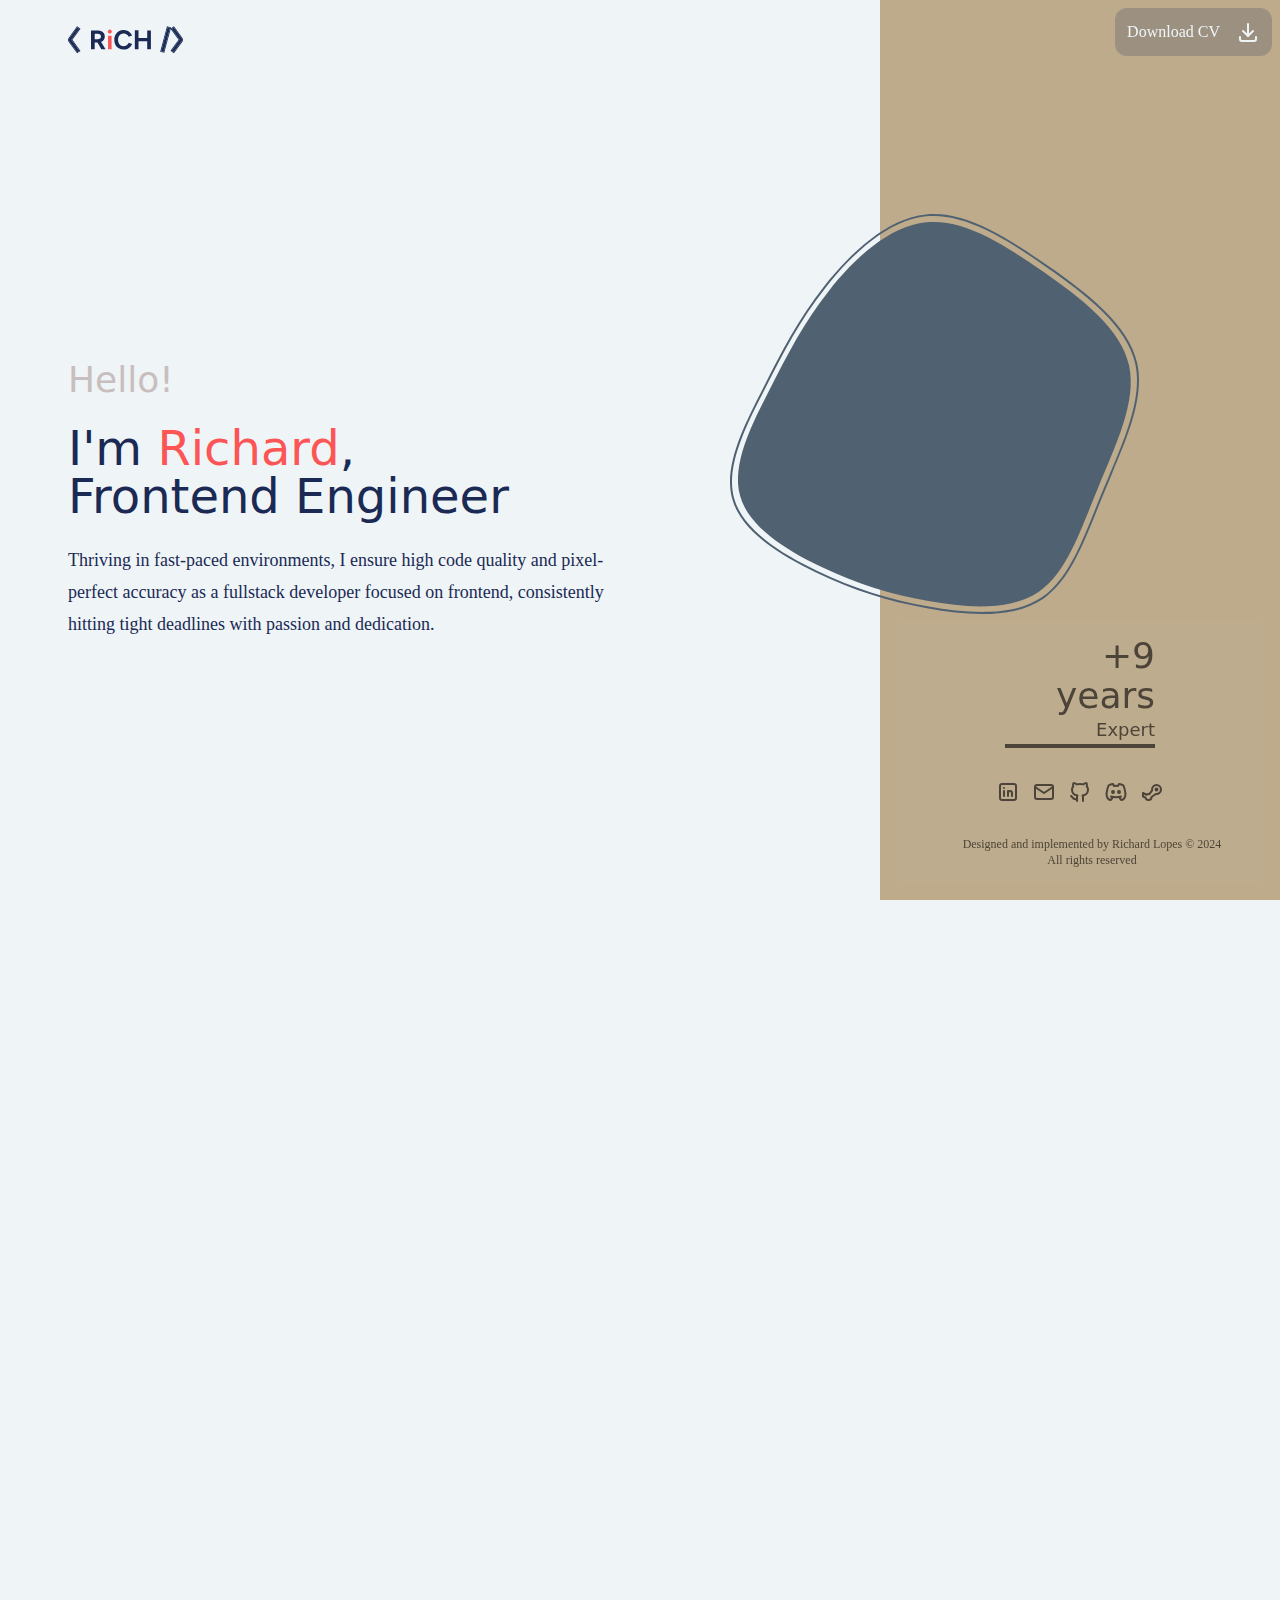
==== commit 0067c87a: "Deploying to gh-pages from @ richardaum/richardaum.github.io@05d2c12703bfc64c739f5bfbb5d50525aea9944" ====
--- a/index.html
+++ b/index.html
@@ -1,3 +1,3 @@
-<!DOCTYPE html><html lang="en" class="scroll-smooth" data-overlayscrollbars-initialize="true"><head><meta charSet="utf-8"/><meta name="viewport" content="width=device-width, initial-scale=1"/><link rel="preload" href="/_next/static/media/192e369fd43210ef-s.p.woff2" as="font" crossorigin="" type="font/woff2"/><link rel="preload" href="/_next/static/media/50d5f3fa5df59ae5-s.p.otf" as="font" crossorigin="" type="font/otf"/><link rel="stylesheet" href="/_next/static/css/01a03b644d2094df.css" data-precedence="next"/><link rel="stylesheet" href="/_next/static/css/3fbc5ffcbddfe196.css" data-precedence="next"/><link rel="preload" as="script" fetchPriority="low" href="/_next/static/chunks/webpack-1981a8f75d10f51f.js"/><script src="/_next/static/chunks/fd9d1056-62b7813a330c200a.js" async=""></script><script src="/_next/static/chunks/23-0f186f68915d3b37.js" async=""></script><script src="/_next/static/chunks/main-app-4399a2f213cdfb9a.js" async=""></script><script src="/_next/static/chunks/924-b0bb7ad30fd50d71.js" async=""></script><script src="/_next/static/chunks/921-60509c3466fab436.js" async=""></script><script src="/_next/static/chunks/app/page-5bfe7201e584ebe2.js" async=""></script><script src="/_next/static/chunks/app/layout-ca823a31c1f68eee.js" async=""></script><title>Richard&#x27;s Portfolio</title><meta name="description" content="This is a portfolio website for Richard, a frontend engineer."/><link rel="icon" href="/favicon.ico" type="image/x-icon" sizes="16x16"/><link rel="icon" href="/icon?b0df30cc8fe3703a" type="image/png" sizes="16x16"/><meta name="next-size-adjust"/><script src="/_next/static/chunks/polyfills-78c92fac7aa8fdd8.js" noModule=""></script></head><body class="__variable_2a1a4d __className_d680cf bg-greyTones-300 text-darkColors-900" data-overlayscrollbars-initialize="true"><main class="grid min-h-screen gap-x-[148px] pt-[100px] lg:grid-cols-[auto_400px]"><div class="relative m-auto pr-8 max-w-[660px]"><div class="fixed top-0 z-20 flex w-full select-none items-center bg-greyTones-300 py-6 pl-8 pr-6 max-w-[660px]"><img alt="Logo" loading="lazy" width="137" height="38" decoding="async" data-nimg="1" class="h-6 w-auto lg:h-8" style="color:transparent" src="/_next/static/media/logo.e9d09b3f.svg"/><div class="ml-auto lg:hidden"><a class="flex items-center gap-4 rounded-xl bg-darkColors-900/20 p-3" href="/_next/static/media/resume.50c28b5b.pdf" rel="noreferrer" target="_blank">Download CV <svg xmlns="http://www.w3.org/2000/svg" width="24" height="24" viewBox="0 0 24 24" fill="none" stroke="currentColor" stroke-width="2" stroke-linecap="round" stroke-linejoin="round" class="tabler-icon tabler-icon-download "><path d="M4 17v2a2 2 0 0 0 2 2h12a2 2 0 0 0 2 -2v-2"></path><path d="M7 11l5 5l5 -5"></path><path d="M12 4l0 12"></path></svg></a></div></div><div class="flex items-center"><div class="mx-auto flex flex-col gap-6 px-8"><span class="font-display text-4xl text-greyTones-500">Hello!</span><h1 class="font-display text-5xl">I&#x27;m <span class="text-redPink-500">Richard</span>,<br/>Frontend Engineer</h1><p class="text-lg leading-8">Thriving in fast-paced environments, I ensure high code quality and pixel-perfect accuracy as a fullstack developer focused on frontend, consistently hitting tight deadlines with passion and dedication.</p></div></div><div class="absolute mt-8 pb-24 pr-8"><div><div style="opacity:0;will-change:opacity,transform;transform:translateY(100px)"><section class="border-l-4 border-greyTones-500 pl-5"><h2 class="mb-6 font-display text-lg text-greyTones-600">Recent Work</h2><section class="flex flex-col gap-8 pb-8"><div style="opacity:0;will-change:opacity,transform;transform:translateY(100px)"><article class="flex flex-col gap-3"><div class="flex flex-col"><h3 class="flex items-center font-semibold"><div class="-ml-7 size-3 rounded-[4px] bg-redPink-500"></div><span class="flex gap-1 pl-4">ArcTouch Website<a href="https://arctouch.com" target="_blank" rel="noreferrer"><svg xmlns="http://www.w3.org/2000/svg" width="24" height="24" viewBox="0 0 24 24" fill="none" stroke="currentColor" stroke-width="2" stroke-linecap="round" stroke-linejoin="round" class="tabler-icon tabler-icon-link text-redPink-500"><path d="M9 15l6 -6"></path><path d="M11 6l.463 -.536a5 5 0 0 1 7.071 7.072l-.534 .464"></path><path d="M13 18l-.397 .534a5.068 5.068 0 0 1 -7.127 0a4.972 4.972 0 0 1 0 -7.071l.524 -.463"></path></svg></a></span></h3><span class="text-sm text-greyTones-600">Worked for around 5 months</span></div><p>As a Tech Lead at <a href="https://www.linkedin.com/company/arctouch" target="_blank" rel="noreferrer" class="font-semibold">ArcTouch<svg xmlns="http://www.w3.org/2000/svg" width="24" height="24" viewBox="0 0 24 24" fill="none" stroke="currentColor" stroke-width="2" stroke-linecap="round" stroke-linejoin="round" class="tabler-icon tabler-icon-external-link inline size-4 align-text-top"><path d="M12 6h-6a2 2 0 0 0 -2 2v10a2 2 0 0 0 2 2h10a2 2 0 0 0 2 -2v-6"></path><path d="M11 13l9 -9"></path><path d="M15 4h5v5"></path></svg></a>, I established a modern tech stack for the application, emphasized best coding practices, and provided comprehensive technical support to the team through detailed documentation and regular syncs, while actively contributing to feature development and deployment.</p><p class="flex flex-wrap gap-1 font-light"><span><button class="underline decoration-dashed decoration-1 underline-offset-4"><div title="Around 7 years and 6 months of experience with React in 9 projects" class="" style="display:inline">React</div></button>, </span><span><button class="underline decoration-dashed decoration-1 underline-offset-4"><div title="Around 1 year and 6 months of experience with Next.js in 2 projects" class="" style="display:inline">Next.js</div></button>, </span><span><button class="underline decoration-dashed decoration-1 underline-offset-4"><div title="Around 5 years and 4 months of experience with Typescript in 7 projects" class="" style="display:inline">Typescript</div></button>, </span><span><button class="underline decoration-dashed decoration-1 underline-offset-4"><div title="Around 5 years and 4 months of experience with Jest in 5 projects" class="" style="display:inline">Jest</div></button>, </span><span><button class="underline decoration-dashed decoration-1 underline-offset-4"><div title="Around 5 years and 4 months of experience with Testing Library in 5 projects" class="" style="display:inline">Testing Library</div></button>, </span><span><button class="underline decoration-dashed decoration-1 underline-offset-4"><div title="Around 5 years and 4 months of experience with ESLint in 5 projects" class="" style="display:inline">ESLint</div></button>, </span><span><button class="underline decoration-dashed decoration-1 underline-offset-4"><div title="Around 6 years and 11 months of experience with SASS in 6 projects" class="" style="display:inline">SASS</div></button>, </span><span><button class="underline decoration-dashed decoration-1 underline-offset-4"><div title="Around 5 years and 4 months of experience with HTML in 5 projects" class="" style="display:inline">HTML</div></button>, </span><span><button class="underline decoration-dashed decoration-1 underline-offset-4"><div title="Around 5 months of experience with Contentful CMS in 1 project" class="" style="display:inline">Contentful CMS</div></button>, </span><span><button class="underline decoration-dashed decoration-1 underline-offset-4"><div title="Around 5 years and 4 months of experience with Design System in 6 projects" class="" style="display:inline">Design System</div></button>, </span><span><button class="underline decoration-dashed decoration-1 underline-offset-4"><div title="Around 5 years and 4 months of experience with Responsive design in 5 projects" class="" style="display:inline">Responsive design</div></button>, </span><span><button class="underline decoration-dashed decoration-1 underline-offset-4"><div title="Around 5 months of experience with Accessibility in 1 project" class="" style="display:inline">Accessibility</div></button>, </span><span><button class="underline decoration-dashed decoration-1 underline-offset-4"><div title="Around 7 years and 1 month of experience with Git in 13 projects" class="" style="display:inline">Git</div></button>, </span><span><button class="underline decoration-dashed decoration-1 underline-offset-4"><div title="Around 5 months of experience with Technical Leadership in 1 project" class="" style="display:inline">Technical Leadership</div></button></span></p></article></div><div style="opacity:0;will-change:opacity,transform;transform:translateY(100px)"><article class="flex flex-col gap-3"><div class="flex flex-col"><h3 class="flex items-center font-semibold"><div class="-ml-7 size-3 rounded-[4px] bg-redPink-500"></div><span class="flex gap-1 pl-4">Pomodoro Design System<a href="https://www.ifood.design" target="_blank" rel="noreferrer"><svg xmlns="http://www.w3.org/2000/svg" width="24" height="24" viewBox="0 0 24 24" fill="none" stroke="currentColor" stroke-width="2" stroke-linecap="round" stroke-linejoin="round" class="tabler-icon tabler-icon-link text-redPink-500"><path d="M9 15l6 -6"></path><path d="M11 6l.463 -.536a5 5 0 0 1 7.071 7.072l-.534 .464"></path><path d="M13 18l-.397 .534a5.068 5.068 0 0 1 -7.127 0a4.972 4.972 0 0 1 0 -7.071l.524 -.463"></path></svg></a></span></h3><span class="text-sm text-greyTones-600">Worked for around 1 year and 1 month</span></div><p>As a frontend developer at <a href="https://www.linkedin.com/company/ifood" target="_blank" rel="noreferrer" class="font-semibold">iFood<svg xmlns="http://www.w3.org/2000/svg" width="24" height="24" viewBox="0 0 24 24" fill="none" stroke="currentColor" stroke-width="2" stroke-linecap="round" stroke-linejoin="round" class="tabler-icon tabler-icon-external-link inline size-4 align-text-top"><path d="M12 6h-6a2 2 0 0 0 -2 2v10a2 2 0 0 0 2 2h10a2 2 0 0 0 2 -2v-6"></path><path d="M11 13l9 -9"></path><path d="M15 4h5v5"></path></svg></a>, I implemented and maintained various core components of the Pomodoro. Additionally, I collaborated with the team in managing enhancement requests, such as documentation improvements, streamlining the onboarding process for contributing developers, suggesting automations, and applying general developer experience enhancements.</p><p class="flex flex-wrap gap-1 font-light"><span><button class="underline decoration-dashed decoration-1 underline-offset-4"><div title="Around 7 years and 6 months of experience with React in 9 projects" class="" style="display:inline">React</div></button>, </span><span><button class="underline decoration-dashed decoration-1 underline-offset-4"><div title="Around 5 years and 4 months of experience with Typescript in 7 projects" class="" style="display:inline">Typescript</div></button>, </span><span><button class="underline decoration-dashed decoration-1 underline-offset-4"><div title="Around 5 years and 4 months of experience with Design System in 6 projects" class="" style="display:inline">Design System</div></button>, </span><span><button class="underline decoration-dashed decoration-1 underline-offset-4"><div title="Around 7 years and 1 month of experience with Git in 13 projects" class="" style="display:inline">Git</div></button>, </span><span><button class="underline decoration-dashed decoration-1 underline-offset-4"><div title="Around 4 years and 11 months of experience with Node.js in 7 projects" class="" style="display:inline">Node.js</div></button>, </span><span><button class="underline decoration-dashed decoration-1 underline-offset-4"><div title="Around 1 year and 7 months of experience with Script automation in 2 projects" class="" style="display:inline">Script automation</div></button>, </span><span><button class="underline decoration-dashed decoration-1 underline-offset-4"><div title="Around 4 years and 3 months of experience with Yarn in 3 projects" class="" style="display:inline">Yarn</div></button></span></p></article></div><div style="opacity:0;will-change:opacity,transform;transform:translateY(100px)"><article class="flex flex-col gap-3"><div class="flex flex-col"><h3 class="flex items-center font-semibold"><div class="-ml-7 size-3 rounded-[4px] bg-redPink-500"></div><span class="flex gap-1 pl-4">Partner Portal - Catalog<a href="https://portal.ifood.com.br" target="_blank" rel="noreferrer"><svg xmlns="http://www.w3.org/2000/svg" width="24" height="24" viewBox="0 0 24 24" fill="none" stroke="currentColor" stroke-width="2" stroke-linecap="round" stroke-linejoin="round" class="tabler-icon tabler-icon-link text-redPink-500"><path d="M9 15l6 -6"></path><path d="M11 6l.463 -.536a5 5 0 0 1 7.071 7.072l-.534 .464"></path><path d="M13 18l-.397 .534a5.068 5.068 0 0 1 -7.127 0a4.972 4.972 0 0 1 0 -7.071l.524 -.463"></path></svg></a></span></h3><span class="text-sm text-greyTones-600">Worked for around 1 year and 6 months</span></div><p>As a frontend developer, I participated in a project to display restaurant menus on the <a href="https://www.linkedin.com/company/ifood" target="_blank" rel="noreferrer" class="font-semibold">iFood<svg xmlns="http://www.w3.org/2000/svg" width="24" height="24" viewBox="0 0 24 24" fill="none" stroke="currentColor" stroke-width="2" stroke-linecap="round" stroke-linejoin="round" class="tabler-icon tabler-icon-external-link inline size-4 align-text-top"><path d="M12 6h-6a2 2 0 0 0 -2 2v10a2 2 0 0 0 2 2h10a2 2 0 0 0 2 -2v-6"></path><path d="M11 13l9 -9"></path><path d="M15 4h5v5"></path></svg></a> platform. I actively worked on feature development, mentored colleagues, aligned functionalities, participated in estimation dynamics, refinements, plannings, code reviews, and the entire software development process alongside a team of other developers.</p><p class="flex flex-wrap gap-1 font-light"><span><button class="underline decoration-dashed decoration-1 underline-offset-4"><div title="Around 7 years and 6 months of experience with React in 9 projects" class="" style="display:inline">React</div></button>, </span><span><button class="underline decoration-dashed decoration-1 underline-offset-4"><div title="Around 5 years and 4 months of experience with Typescript in 7 projects" class="" style="display:inline">Typescript</div></button>, </span><span><button class="underline decoration-dashed decoration-1 underline-offset-4"><div title="Around 4 years and 10 months of experience with Javascript in 4 projects" class="" style="display:inline">Javascript</div></button>, </span><span><button class="underline decoration-dashed decoration-1 underline-offset-4"><div title="Around 5 years and 4 months of experience with HTML in 5 projects" class="" style="display:inline">HTML</div></button>, </span><span><button class="underline decoration-dashed decoration-1 underline-offset-4"><div title="Around 8 years and 1 month of experience with CSS in 8 projects" class="" style="display:inline">CSS</div></button>, </span><span><button class="underline decoration-dashed decoration-1 underline-offset-4"><div title="Around 6 years and 11 months of experience with SASS in 6 projects" class="" style="display:inline">SASS</div></button>, </span><span><button class="underline decoration-dashed decoration-1 underline-offset-4"><div title="Around 4 years and 10 months of experience with Styled Components in 4 projects" class="" style="display:inline">Styled Components</div></button>, </span><span><button class="underline decoration-dashed decoration-1 underline-offset-4"><div title="Around 5 years and 4 months of experience with Jest in 5 projects" class="" style="display:inline">Jest</div></button>, </span><span><button class="underline decoration-dashed decoration-1 underline-offset-4"><div title="Around 5 years and 4 months of experience with Testing Library in 5 projects" class="" style="display:inline">Testing Library</div></button>, </span><span><button class="underline decoration-dashed decoration-1 underline-offset-4"><div title="Around 5 years and 4 months of experience with ESLint in 5 projects" class="" style="display:inline">ESLint</div></button>, </span><span><button class="underline decoration-dashed decoration-1 underline-offset-4"><div title="Around 4 years and 10 months of experience with Micro-frontends in 4 projects" class="" style="display:inline">Micro-frontends</div></button>, </span><span><button class="underline decoration-dashed decoration-1 underline-offset-4"><div title="Around 5 years and 4 months of experience with Design System in 6 projects" class="" style="display:inline">Design System</div></button>, </span><span><button class="underline decoration-dashed decoration-1 underline-offset-4"><div title="Around 5 years and 4 months of experience with Responsive design in 5 projects" class="" style="display:inline">Responsive design</div></button>, </span><span><button class="underline decoration-dashed decoration-1 underline-offset-4"><div title="Around 7 years and 1 month of experience with Git in 13 projects" class="" style="display:inline">Git</div></button>, </span><span><button class="underline decoration-dashed decoration-1 underline-offset-4"><div title="Around 4 years and 3 months of experience with Yarn in 3 projects" class="" style="display:inline">Yarn</div></button></span></p></article></div><div style="opacity:0;will-change:opacity,transform;transform:translateY(100px)"><article class="flex flex-col gap-3"><div class="flex flex-col"><h3 class="flex items-center font-semibold"><div class="-ml-7 size-3 rounded-[4px] bg-redPink-500"></div><span class="flex gap-1 pl-4">Daily Pick<a href="https://github.com/richardaum/daily-pick" target="_blank" rel="noreferrer"><svg xmlns="http://www.w3.org/2000/svg" width="24" height="24" viewBox="0 0 24 24" fill="none" stroke="currentColor" stroke-width="2" stroke-linecap="round" stroke-linejoin="round" class="tabler-icon tabler-icon-link text-redPink-500"><path d="M9 15l6 -6"></path><path d="M11 6l.463 -.536a5 5 0 0 1 7.071 7.072l-.534 .464"></path><path d="M13 18l-.397 .534a5.068 5.068 0 0 1 -7.127 0a4.972 4.972 0 0 1 0 -7.071l.524 -.463"></path></svg></a></span></h3><span class="text-sm text-greyTones-600">Worked for around 1 year and 6 months</span></div><p>As a developer at <a href="https://www.linkedin.com/company/ifood" target="_blank" rel="noreferrer" class="font-semibold">iFood<svg xmlns="http://www.w3.org/2000/svg" width="24" height="24" viewBox="0 0 24 24" fill="none" stroke="currentColor" stroke-width="2" stroke-linecap="round" stroke-linejoin="round" class="tabler-icon tabler-icon-external-link inline size-4 align-text-top"><path d="M12 6h-6a2 2 0 0 0 -2 2v10a2 2 0 0 0 2 2h10a2 2 0 0 0 2 -2v-6"></path><path d="M11 13l9 -9"></path><path d="M15 4h5v5"></path></svg></a>, I was involved in designing, implementing, and maintaining a bot for the Slack chat platform aimed at improving efficiency in daily meetings by implementing turns for the hosts of these ceremonies.</p><p class="flex flex-wrap gap-1 font-light"><span><button class="underline decoration-dashed decoration-1 underline-offset-4"><div title="Around 4 years and 11 months of experience with Node.js in 7 projects" class="" style="display:inline">Node.js</div></button>, </span><span><button class="underline decoration-dashed decoration-1 underline-offset-4"><div title="Around 5 years and 4 months of experience with Typescript in 7 projects" class="" style="display:inline">Typescript</div></button>, </span><span><button class="underline decoration-dashed decoration-1 underline-offset-4"><div title="Around 7 years and 1 month of experience with Git in 13 projects" class="" style="display:inline">Git</div></button>, </span><span><button class="underline decoration-dashed decoration-1 underline-offset-4"><div title="Around 1 year and 6 months of experience with Bolt for Slack in 1 project" class="" style="display:inline">Bolt for Slack</div></button>, </span><span><button class="underline decoration-dashed decoration-1 underline-offset-4"><div title="Around 1 year and 6 months of experience with SQLite in 1 project" class="" style="display:inline">SQLite</div></button></span></p></article></div><div style="opacity:0;will-change:opacity,transform;transform:translateY(100px)"><article class="flex flex-col gap-3"><div class="flex flex-col"><h3 class="flex items-center font-semibold"><div class="-ml-7 size-3 rounded-[4px] bg-redPink-500"></div><span class="flex gap-1 pl-4">iFood Digital Catalog<a href="https://portal.ifood.com.br" target="_blank" rel="noreferrer"><svg xmlns="http://www.w3.org/2000/svg" width="24" height="24" viewBox="0 0 24 24" fill="none" stroke="currentColor" stroke-width="2" stroke-linecap="round" stroke-linejoin="round" class="tabler-icon tabler-icon-link text-redPink-500"><path d="M9 15l6 -6"></path><path d="M11 6l.463 -.536a5 5 0 0 1 7.071 7.072l-.534 .464"></path><path d="M13 18l-.397 .534a5.068 5.068 0 0 1 -7.127 0a4.972 4.972 0 0 1 0 -7.071l.524 -.463"></path></svg></a></span></h3><span class="text-sm text-greyTones-600">Worked for around 1 year and 1 month</span></div><p>As a frontend developer at <a href="https://www.linkedin.com/company/ifood" target="_blank" rel="noreferrer" class="font-semibold">iFood<svg xmlns="http://www.w3.org/2000/svg" width="24" height="24" viewBox="0 0 24 24" fill="none" stroke="currentColor" stroke-width="2" stroke-linecap="round" stroke-linejoin="round" class="tabler-icon tabler-icon-external-link inline size-4 align-text-top"><path d="M12 6h-6a2 2 0 0 0 -2 2v10a2 2 0 0 0 2 2h10a2 2 0 0 0 2 -2v-6"></path><path d="M11 13l9 -9"></path><path d="M15 4h5v5"></path></svg></a>, I actively contributed to the UI development of the Digital Catalog platform, aimed at providing a customizable menu for restaurants. I was involved in developing features, conducting code reviews, discussing architecture alignments, and applying best design practices.</p><p class="flex flex-wrap gap-1 font-light"><span><button class="underline decoration-dashed decoration-1 underline-offset-4"><div title="Around 7 years and 6 months of experience with React in 9 projects" class="" style="display:inline">React</div></button>, </span><span><button class="underline decoration-dashed decoration-1 underline-offset-4"><div title="Around 1 year and 6 months of experience with Next.js in 2 projects" class="" style="display:inline">Next.js</div></button>, </span><span><button class="underline decoration-dashed decoration-1 underline-offset-4"><div title="Around 5 years and 4 months of experience with Typescript in 7 projects" class="" style="display:inline">Typescript</div></button>, </span><span><button class="underline decoration-dashed decoration-1 underline-offset-4"><div title="Around 4 years and 10 months of experience with Javascript in 4 projects" class="" style="display:inline">Javascript</div></button>, </span><span><button class="underline decoration-dashed decoration-1 underline-offset-4"><div title="Around 5 years and 4 months of experience with HTML in 5 projects" class="" style="display:inline">HTML</div></button>, </span><span><button class="underline decoration-dashed decoration-1 underline-offset-4"><div title="Around 8 years and 1 month of experience with CSS in 8 projects" class="" style="display:inline">CSS</div></button>, </span><span><button class="underline decoration-dashed decoration-1 underline-offset-4"><div title="Around 6 years and 11 months of experience with SASS in 6 projects" class="" style="display:inline">SASS</div></button>, </span><span><button class="underline decoration-dashed decoration-1 underline-offset-4"><div title="Around 4 years and 10 months of experience with Styled Components in 4 projects" class="" style="display:inline">Styled Components</div></button>, </span><span><button class="underline decoration-dashed decoration-1 underline-offset-4"><div title="Around 4 years and 11 months of experience with Node.js in 7 projects" class="" style="display:inline">Node.js</div></button>, </span><span><button class="underline decoration-dashed decoration-1 underline-offset-4"><div title="Around 5 years and 4 months of experience with Jest in 5 projects" class="" style="display:inline">Jest</div></button>, </span><span><button class="underline decoration-dashed decoration-1 underline-offset-4"><div title="Around 5 years and 4 months of experience with Testing Library in 5 projects" class="" style="display:inline">Testing Library</div></button>, </span><span><button class="underline decoration-dashed decoration-1 underline-offset-4"><div title="Around 5 years and 4 months of experience with ESLint in 5 projects" class="" style="display:inline">ESLint</div></button>, </span><span><button class="underline decoration-dashed decoration-1 underline-offset-4"><div title="Around 4 years and 10 months of experience with Micro-frontends in 4 projects" class="" style="display:inline">Micro-frontends</div></button>, </span><span><button class="underline decoration-dashed decoration-1 underline-offset-4"><div title="Around 5 years and 4 months of experience with Design System in 6 projects" class="" style="display:inline">Design System</div></button>, </span><span><button class="underline decoration-dashed decoration-1 underline-offset-4"><div title="Around 5 years and 4 months of experience with Responsive design in 5 projects" class="" style="display:inline">Responsive design</div></button>, </span><span><button class="underline decoration-dashed decoration-1 underline-offset-4"><div title="Around 7 years and 1 month of experience with Git in 13 projects" class="" style="display:inline">Git</div></button>, </span><span><button class="underline decoration-dashed decoration-1 underline-offset-4"><div title="Around 3 years and 9 months of experience with React Query in 2 projects" class="" style="display:inline">React Query</div></button>, </span><span><button class="underline decoration-dashed decoration-1 underline-offset-4"><div title="Around 1 year and 1 month of experience with Progressive Web Apps (PWA) in 1 project" class="" style="display:inline">Progressive Web Apps (PWA)</div></button></span></p></article></div><div style="opacity:0;will-change:opacity,transform;transform:translateY(100px)"><article class="flex flex-col gap-3"><div class="flex flex-col"><h3 class="flex items-center font-semibold"><div class="-ml-7 size-3 rounded-[4px] bg-redPink-500"></div><span class="flex gap-1 pl-4">Partner Portal - Chains<a href="https://portal.ifood.com.br" target="_blank" rel="noreferrer"><svg xmlns="http://www.w3.org/2000/svg" width="24" height="24" viewBox="0 0 24 24" fill="none" stroke="currentColor" stroke-width="2" stroke-linecap="round" stroke-linejoin="round" class="tabler-icon tabler-icon-link text-redPink-500"><path d="M9 15l6 -6"></path><path d="M11 6l.463 -.536a5 5 0 0 1 7.071 7.072l-.534 .464"></path><path d="M13 18l-.397 .534a5.068 5.068 0 0 1 -7.127 0a4.972 4.972 0 0 1 0 -7.071l.524 -.463"></path></svg></a></span></h3><span class="text-sm text-greyTones-600">Worked for around 6 months</span></div><p>As a frontend developer at <a href="https://www.linkedin.com/company/ifood" target="_blank" rel="noreferrer" class="font-semibold">iFood<svg xmlns="http://www.w3.org/2000/svg" width="24" height="24" viewBox="0 0 24 24" fill="none" stroke="currentColor" stroke-width="2" stroke-linecap="round" stroke-linejoin="round" class="tabler-icon tabler-icon-external-link inline size-4 align-text-top"><path d="M12 6h-6a2 2 0 0 0 -2 2v10a2 2 0 0 0 2 2h10a2 2 0 0 0 2 -2v-6"></path><path d="M11 13l9 -9"></path><path d="M15 4h5v5"></path></svg></a>, I proposed a scalable structure for the maintainability of the Chain Portal to enable centralized access to restaurants within the same chain. Additionally, I actively worked on developing new features, code reviews, and alignment with both the frontend and backend teams.</p><p class="flex flex-wrap gap-1 font-light"><span><button class="underline decoration-dashed decoration-1 underline-offset-4"><div title="Around 4 years and 10 months of experience with Javascript in 4 projects" class="" style="display:inline">Javascript</div></button>, </span><span><button class="underline decoration-dashed decoration-1 underline-offset-4"><div title="Around 5 years and 4 months of experience with ESLint in 5 projects" class="" style="display:inline">ESLint</div></button>, </span><span><button class="underline decoration-dashed decoration-1 underline-offset-4"><div title="Around 7 years and 6 months of experience with React in 9 projects" class="" style="display:inline">React</div></button>, </span><span><button class="underline decoration-dashed decoration-1 underline-offset-4"><div title="Around 7 years and 1 month of experience with Git in 13 projects" class="" style="display:inline">Git</div></button>, </span><span><button class="underline decoration-dashed decoration-1 underline-offset-4"><div title="Around 5 years and 4 months of experience with Typescript in 7 projects" class="" style="display:inline">Typescript</div></button>, </span><span><button class="underline decoration-dashed decoration-1 underline-offset-4"><div title="Around 8 years and 1 month of experience with CSS in 8 projects" class="" style="display:inline">CSS</div></button>, </span><span><button class="underline decoration-dashed decoration-1 underline-offset-4"><div title="Around 5 years and 4 months of experience with HTML in 5 projects" class="" style="display:inline">HTML</div></button>, </span><span><button class="underline decoration-dashed decoration-1 underline-offset-4"><div title="Around 6 years and 11 months of experience with SASS in 6 projects" class="" style="display:inline">SASS</div></button>, </span><span><button class="underline decoration-dashed decoration-1 underline-offset-4"><div title="Around 5 years and 4 months of experience with Testing Library in 5 projects" class="" style="display:inline">Testing Library</div></button>, </span><span><button class="underline decoration-dashed decoration-1 underline-offset-4"><div title="Around 5 years and 4 months of experience with Design System in 6 projects" class="" style="display:inline">Design System</div></button>, </span><span><button class="underline decoration-dashed decoration-1 underline-offset-4"><div title="Around 5 years and 4 months of experience with Jest in 5 projects" class="" style="display:inline">Jest</div></button>, </span><span><button class="underline decoration-dashed decoration-1 underline-offset-4"><div title="Around 4 years and 10 months of experience with Micro-frontends in 4 projects" class="" style="display:inline">Micro-frontends</div></button>, </span><span><button class="underline decoration-dashed decoration-1 underline-offset-4"><div title="Around 4 years and 10 months of experience with Styled Components in 4 projects" class="" style="display:inline">Styled Components</div></button>, </span><span><button class="underline decoration-dashed decoration-1 underline-offset-4"><div title="Around 5 years and 4 months of experience with Responsive design in 5 projects" class="" style="display:inline">Responsive design</div></button>, </span><span><button class="underline decoration-dashed decoration-1 underline-offset-4"><div title="Around 6 months of experience with Vite in 1 project" class="" style="display:inline">Vite</div></button>, </span><span><button class="underline decoration-dashed decoration-1 underline-offset-4"><div title="Around 1 year and 7 months of experience with Script automation in 2 projects" class="" style="display:inline">Script automation</div></button></span></p></article></div><div style="opacity:0;will-change:opacity,transform;transform:translateY(100px)"><article class="flex flex-col gap-3"><div class="flex flex-col"><h3 class="flex items-center font-semibold"><div class="-ml-7 size-3 rounded-[4px] bg-redPink-500"></div><span class="flex gap-1 pl-4">Partner Portal - Financial<a href="https://portal.ifood.com.br" target="_blank" rel="noreferrer"><svg xmlns="http://www.w3.org/2000/svg" width="24" height="24" viewBox="0 0 24 24" fill="none" stroke="currentColor" stroke-width="2" stroke-linecap="round" stroke-linejoin="round" class="tabler-icon tabler-icon-link text-redPink-500"><path d="M9 15l6 -6"></path><path d="M11 6l.463 -.536a5 5 0 0 1 7.071 7.072l-.534 .464"></path><path d="M13 18l-.397 .534a5.068 5.068 0 0 1 -7.127 0a4.972 4.972 0 0 1 0 -7.071l.524 -.463"></path></svg></a></span></h3><span class="text-sm text-greyTones-600">Worked for around 2 years and 8 months</span></div><p>As a full stack developer at <a href="https://www.linkedin.com/company/ifood" target="_blank" rel="noreferrer" class="font-semibold">iFood<svg xmlns="http://www.w3.org/2000/svg" width="24" height="24" viewBox="0 0 24 24" fill="none" stroke="currentColor" stroke-width="2" stroke-linecap="round" stroke-linejoin="round" class="tabler-icon tabler-icon-external-link inline size-4 align-text-top"><path d="M12 6h-6a2 2 0 0 0 -2 2v10a2 2 0 0 0 2 2h10a2 2 0 0 0 2 -2v-6"></path><path d="M11 13l9 -9"></path><path d="M15 4h5v5"></path></svg></a>, I had a significant impact on the frontend development of the Financial by migrating the application to a microfrontend-based model, transitioning from JavaScript to TypeScript, and adapting the application to use the Design System. I also continuously aligned with the backend team, occasionally contributing to backend tasks by reading and writing code, identifying undocumented behaviors directly in the code, and interacting with the database to troubleshoot and resolve customer issues in open tickets.</p><p class="flex flex-wrap gap-1 font-light"><span><button class="underline decoration-dashed decoration-1 underline-offset-4"><div title="Around 7 years and 6 months of experience with React in 9 projects" class="" style="display:inline">React</div></button>, </span><span><button class="underline decoration-dashed decoration-1 underline-offset-4"><div title="Around 5 years and 4 months of experience with Typescript in 7 projects" class="" style="display:inline">Typescript</div></button>, </span><span><button class="underline decoration-dashed decoration-1 underline-offset-4"><div title="Around 4 years and 10 months of experience with Javascript in 4 projects" class="" style="display:inline">Javascript</div></button>, </span><span><button class="underline decoration-dashed decoration-1 underline-offset-4"><div title="Around 5 years and 4 months of experience with HTML in 5 projects" class="" style="display:inline">HTML</div></button>, </span><span><button class="underline decoration-dashed decoration-1 underline-offset-4"><div title="Around 8 years and 1 month of experience with CSS in 8 projects" class="" style="display:inline">CSS</div></button>, </span><span><button class="underline decoration-dashed decoration-1 underline-offset-4"><div title="Around 6 years and 11 months of experience with SASS in 6 projects" class="" style="display:inline">SASS</div></button>, </span><span><button class="underline decoration-dashed decoration-1 underline-offset-4"><div title="Around 4 years and 10 months of experience with Styled Components in 4 projects" class="" style="display:inline">Styled Components</div></button>, </span><span><button class="underline decoration-dashed decoration-1 underline-offset-4"><div title="Around 4 years and 11 months of experience with Node.js in 7 projects" class="" style="display:inline">Node.js</div></button>, </span><span><button class="underline decoration-dashed decoration-1 underline-offset-4"><div title="Around 5 years and 4 months of experience with Jest in 5 projects" class="" style="display:inline">Jest</div></button>, </span><span><button class="underline decoration-dashed decoration-1 underline-offset-4"><div title="Around 5 years and 4 months of experience with Testing Library in 5 projects" class="" style="display:inline">Testing Library</div></button>, </span><span><button class="underline decoration-dashed decoration-1 underline-offset-4"><div title="Around 5 years and 4 months of experience with ESLint in 5 projects" class="" style="display:inline">ESLint</div></button>, </span><span><button class="underline decoration-dashed decoration-1 underline-offset-4"><div title="Around 4 years and 10 months of experience with Micro-frontends in 4 projects" class="" style="display:inline">Micro-frontends</div></button>, </span><span><button class="underline decoration-dashed decoration-1 underline-offset-4"><div title="Around 5 years and 4 months of experience with Design System in 6 projects" class="" style="display:inline">Design System</div></button>, </span><span><button class="underline decoration-dashed decoration-1 underline-offset-4"><div title="Around 5 years and 4 months of experience with Responsive design in 5 projects" class="" style="display:inline">Responsive design</div></button>, </span><span><button class="underline decoration-dashed decoration-1 underline-offset-4"><div title="Around 7 years and 1 month of experience with Git in 13 projects" class="" style="display:inline">Git</div></button>, </span><span><button class="underline decoration-dashed decoration-1 underline-offset-4"><div title="Around 4 years and 3 months of experience with Redux in 2 projects" class="" style="display:inline">Redux</div></button>, </span><span><button class="underline decoration-dashed decoration-1 underline-offset-4"><div title="Around 2 years and 8 months of experience with Webpack in 1 project" class="" style="display:inline">Webpack</div></button>, </span><span><button class="underline decoration-dashed decoration-1 underline-offset-4"><div title="Around 2 years and 8 months of experience with Docker in 1 project" class="" style="display:inline">Docker</div></button>, </span><span><button class="underline decoration-dashed decoration-1 underline-offset-4"><div title="Around 3 years and 9 months of experience with React Query in 2 projects" class="" style="display:inline">React Query</div></button>, </span><span><button class="underline decoration-dashed decoration-1 underline-offset-4"><div title="Around 2 years and 8 months of experience with Cypress in 1 project" class="" style="display:inline">Cypress</div></button>, </span><span><button class="underline decoration-dashed decoration-1 underline-offset-4"><div title="Around 2 years and 8 months of experience with Mocha in 1 project" class="" style="display:inline">Mocha</div></button>, </span><span><button class="underline decoration-dashed decoration-1 underline-offset-4"><div title="Around 3 years and 2 months of experience with Java in 2 projects" class="" style="display:inline">Java</div></button>, </span><span><button class="underline decoration-dashed decoration-1 underline-offset-4"><div title="Around 2 years and 8 months of experience with Enzyme in 1 project" class="" style="display:inline">Enzyme</div></button>, </span><span><button class="underline decoration-dashed decoration-1 underline-offset-4"><div title="Around 4 years and 3 months of experience with Yarn in 3 projects" class="" style="display:inline">Yarn</div></button>, </span><span><button class="underline decoration-dashed decoration-1 underline-offset-4"><div title="Around 2 years and 8 months of experience with Fastify in 1 project" class="" style="display:inline">Fastify</div></button>, </span><span><button class="underline decoration-dashed decoration-1 underline-offset-4"><div title="Around 2 years and 8 months of experience with BFF in 1 project" class="" style="display:inline">BFF</div></button>, </span><span><button class="underline decoration-dashed decoration-1 underline-offset-4"><div title="Around 2 years and 8 months of experience with Kotlin in 1 project" class="" style="display:inline">Kotlin</div></button>, </span><span><button class="underline decoration-dashed decoration-1 underline-offset-4"><div title="Around 2 years and 8 months of experience with Babel in 1 project" class="" style="display:inline">Babel</div></button>, </span><span><button class="underline decoration-dashed decoration-1 underline-offset-4"><div title="Around 2 years and 8 months of experience with PostgreSQL in 1 project" class="" style="display:inline">PostgreSQL</div></button></span></p></article></div><div style="opacity:0;will-change:opacity,transform;transform:translateY(100px)"><article class="flex flex-col gap-3"><div class="flex flex-col"><h3 class="flex items-center font-semibold"><div class="-ml-7 size-3 rounded-[4px] bg-redPink-500"></div><span class="flex gap-1 pl-4">Food Delivery</span></h3><span class="text-sm text-greyTones-600">Worked for around 1 year and 1 month</span></div><p>As a software developer at H60, I designed, implemented, and maintained a food delivery management software from scratch. This included developing the frontend, backend, database, and data communication channels using a WebSocket module to streamline customer service flow and address management.</p><p class="flex flex-wrap gap-1 font-light"><span><button class="underline decoration-dashed decoration-1 underline-offset-4"><div title="Around 7 years and 6 months of experience with React in 9 projects" class="" style="display:inline">React</div></button>, </span><span><button class="underline decoration-dashed decoration-1 underline-offset-4"><div title="Around 4 years and 11 months of experience with Node.js in 7 projects" class="" style="display:inline">Node.js</div></button>, </span><span><button class="underline decoration-dashed decoration-1 underline-offset-4"><div title="Around 2 years and 1 month of experience with Angular.js in 3 projects" class="" style="display:inline">Angular.js</div></button>, </span><span><button class="underline decoration-dashed decoration-1 underline-offset-4"><div title="Around 7 years and 1 month of experience with Git in 13 projects" class="" style="display:inline">Git</div></button>, </span><span><button class="underline decoration-dashed decoration-1 underline-offset-4"><div title="Around 1 year and 1 month of experience with WebSockets in 1 project" class="" style="display:inline">WebSockets</div></button>, </span><span><button class="underline decoration-dashed decoration-1 underline-offset-4"><div title="Around 1 year and 1 month of experience with MySQL in 1 project" class="" style="display:inline">MySQL</div></button>, </span><span><button class="underline decoration-dashed decoration-1 underline-offset-4"><div title="Around 1 year and 1 month of experience with Digital Ocean in 1 project" class="" style="display:inline">Digital Ocean</div></button>, </span><span><button class="underline decoration-dashed decoration-1 underline-offset-4"><div title="Around 1 year and 1 month of experience with Dokku in 1 project" class="" style="display:inline">Dokku</div></button></span></p></article></div><div style="opacity:0;will-change:opacity,transform;transform:translateY(100px)"><article class="flex flex-col gap-3"><div class="flex flex-col"><h3 class="flex items-center font-semibold"><div class="-ml-7 size-3 rounded-[4px] bg-redPink-500"></div><span class="flex gap-1 pl-4">Symphony Chat<a href="https://symphony.com" target="_blank" rel="noreferrer"><svg xmlns="http://www.w3.org/2000/svg" width="24" height="24" viewBox="0 0 24 24" fill="none" stroke="currentColor" stroke-width="2" stroke-linecap="round" stroke-linejoin="round" class="tabler-icon tabler-icon-link text-redPink-500"><path d="M9 15l6 -6"></path><path d="M11 6l.463 -.536a5 5 0 0 1 7.071 7.072l-.534 .464"></path><path d="M13 18l-.397 .534a5.068 5.068 0 0 1 -7.127 0a4.972 4.972 0 0 1 0 -7.071l.524 -.463"></path></svg></a></span></h3><span class="text-sm text-greyTones-600">Worked for around 1 year and 7 months</span></div><p>As a frontend developer at <a href="https://www.linkedin.com/company/daitan-group" target="_blank" rel="noreferrer" class="font-semibold">Daitan Group<svg xmlns="http://www.w3.org/2000/svg" width="24" height="24" viewBox="0 0 24 24" fill="none" stroke="currentColor" stroke-width="2" stroke-linecap="round" stroke-linejoin="round" class="tabler-icon tabler-icon-external-link inline size-4 align-text-top"><path d="M12 6h-6a2 2 0 0 0 -2 2v10a2 2 0 0 0 2 2h10a2 2 0 0 0 2 -2v-6"></path><path d="M11 13l9 -9"></path><path d="M15 4h5v5"></path></svg></a>, I worked on feature development, investigated and fixed application performance issues, coordinated with internal teams, conducted continuous code reviews, and participated in migrating legacy code to React.</p><p class="flex flex-wrap gap-1 font-light"><span><button class="underline decoration-dashed decoration-1 underline-offset-4"><div title="Around 7 years and 6 months of experience with React in 9 projects" class="" style="display:inline">React</div></button>, </span><span><button class="underline decoration-dashed decoration-1 underline-offset-4"><div title="Around 4 years and 3 months of experience with Redux in 2 projects" class="" style="display:inline">Redux</div></button>, </span><span><button class="underline decoration-dashed decoration-1 underline-offset-4"><div title="Around 6 years and 11 months of experience with SASS in 6 projects" class="" style="display:inline">SASS</div></button>, </span><span><button class="underline decoration-dashed decoration-1 underline-offset-4"><div title="Around 8 years and 1 month of experience with CSS in 8 projects" class="" style="display:inline">CSS</div></button></span></p></article></div><div style="opacity:0;will-change:opacity,transform;transform:translateY(100px)"><article class="flex flex-col gap-3"><div class="flex flex-col"><h3 class="flex items-center font-semibold"><div class="-ml-7 size-3 rounded-[4px] bg-redPink-500"></div><span class="flex gap-1 pl-4">Whatsapp for KaiOS</span></h3><span class="text-sm text-greyTones-600">Worked for around 7 months</span></div><p>As a frontend developer at <a href="https://www.linkedin.com/company/instituto-triad-systems" target="_blank" rel="noreferrer" class="font-semibold">iTRIAD<svg xmlns="http://www.w3.org/2000/svg" width="24" height="24" viewBox="0 0 24 24" fill="none" stroke="currentColor" stroke-width="2" stroke-linecap="round" stroke-linejoin="round" class="tabler-icon tabler-icon-external-link inline size-4 align-text-top"><path d="M12 6h-6a2 2 0 0 0 -2 2v10a2 2 0 0 0 2 2h10a2 2 0 0 0 2 -2v-6"></path><path d="M11 13l9 -9"></path><path d="M15 4h5v5"></path></svg></a>, I actively participated in the initial phase of the Whatsapp app for the KaiOS platform, directly interacting with the Facebook and Whatsapp development teams, conducting internal alignments with leadership, collaborating with developers to ensure quality deliveries, and receiving recognition for my contributions to the team.</p><p class="flex flex-wrap gap-1 font-light"><span><button class="underline decoration-dashed decoration-1 underline-offset-4"><div title="Around 7 years and 6 months of experience with React in 9 projects" class="" style="display:inline">React</div></button>, </span><span><button class="underline decoration-dashed decoration-1 underline-offset-4"><div title="Around 7 years and 1 month of experience with Git in 13 projects" class="" style="display:inline">Git</div></button>, </span><span><button class="underline decoration-dashed decoration-1 underline-offset-4"><div title="Around 8 years and 1 month of experience with CSS in 8 projects" class="" style="display:inline">CSS</div></button></span></p></article></div><div style="opacity:0;will-change:opacity,transform;transform:translateY(100px)"><article class="flex flex-col gap-3"><div class="flex flex-col"><h3 class="flex items-center font-semibold"><div class="-ml-7 size-3 rounded-[4px] bg-redPink-500"></div><span class="flex gap-1 pl-4">Alcatel Stock Control</span></h3><span class="text-sm text-greyTones-600">Worked for around 5 months</span></div><p>As a frontend developer at <a href="https://www.linkedin.com/company/instituto-triad-systems" target="_blank" rel="noreferrer" class="font-semibold">iTRIAD<svg xmlns="http://www.w3.org/2000/svg" width="24" height="24" viewBox="0 0 24 24" fill="none" stroke="currentColor" stroke-width="2" stroke-linecap="round" stroke-linejoin="round" class="tabler-icon tabler-icon-external-link inline size-4 align-text-top"><path d="M12 6h-6a2 2 0 0 0 -2 2v10a2 2 0 0 0 2 2h10a2 2 0 0 0 2 -2v-6"></path><path d="M11 13l9 -9"></path><path d="M15 4h5v5"></path></svg></a>, I served as the sole frontend developer on a platform for integrating and simplifying SAP usage for inventory management in a factory.</p><p class="flex flex-wrap gap-1 font-light"><span><button class="underline decoration-dashed decoration-1 underline-offset-4"><div title="Around 2 years and 1 month of experience with Angular.js in 3 projects" class="" style="display:inline">Angular.js</div></button>, </span><span><button class="underline decoration-dashed decoration-1 underline-offset-4"><div title="Around 8 years and 1 month of experience with CSS in 8 projects" class="" style="display:inline">CSS</div></button>, </span><span><button class="underline decoration-dashed decoration-1 underline-offset-4"><div title="Around 7 years and 1 month of experience with Git in 13 projects" class="" style="display:inline">Git</div></button></span></p></article></div><div style="opacity:0;will-change:opacity,transform;transform:translateY(100px)"><article class="flex flex-col gap-3"><div class="flex flex-col"><h3 class="flex items-center font-semibold"><div class="-ml-7 size-3 rounded-[4px] bg-redPink-500"></div><span class="flex gap-1 pl-4">Stone Financial Reconciliation Cronjob</span></h3><span class="text-sm text-greyTones-600">Worked for around 1 month</span></div><p>As a full stack developer at <a href="https://www.linkedin.com/company/axm-consultoria-e-assessoria" target="_blank" rel="noreferrer" class="font-semibold">Transire<svg xmlns="http://www.w3.org/2000/svg" width="24" height="24" viewBox="0 0 24 24" fill="none" stroke="currentColor" stroke-width="2" stroke-linecap="round" stroke-linejoin="round" class="tabler-icon tabler-icon-external-link inline size-4 align-text-top"><path d="M12 6h-6a2 2 0 0 0 -2 2v10a2 2 0 0 0 2 2h10a2 2 0 0 0 2 -2v-6"></path><path d="M11 13l9 -9"></path><path d="M15 4h5v5"></path></svg></a>, I was involved in creating and maintaining scripts for automating financial reconciliation between the acquirer Stone and a sub-acquirer using the API for data retrieval and cronjobs for executing the automation.</p><p class="flex flex-wrap gap-1 font-light"><span><button class="underline decoration-dashed decoration-1 underline-offset-4"><div title="Around 4 years and 11 months of experience with Node.js in 7 projects" class="" style="display:inline">Node.js</div></button>, </span><span><button class="underline decoration-dashed decoration-1 underline-offset-4"><div title="Around 7 years and 1 month of experience with Git in 13 projects" class="" style="display:inline">Git</div></button></span></p></article></div><div style="opacity:0;will-change:opacity,transform;transform:translateY(100px)"><article class="flex flex-col gap-3"><div class="flex flex-col"><h3 class="flex items-center font-semibold"><div class="-ml-7 size-3 rounded-[4px] bg-redPink-500"></div><span class="flex gap-1 pl-4">Meal Card Backoffice</span></h3><span class="text-sm text-greyTones-600">Worked for around 6 months</span></div><p>As a frontend developer at <a href="https://www.linkedin.com/company/axm-consultoria-e-assessoria" target="_blank" rel="noreferrer" class="font-semibold">AXM<svg xmlns="http://www.w3.org/2000/svg" width="24" height="24" viewBox="0 0 24 24" fill="none" stroke="currentColor" stroke-width="2" stroke-linecap="round" stroke-linejoin="round" class="tabler-icon tabler-icon-external-link inline size-4 align-text-top"><path d="M12 6h-6a2 2 0 0 0 -2 2v10a2 2 0 0 0 2 2h10a2 2 0 0 0 2 -2v-6"></path><path d="M11 13l9 -9"></path><path d="M15 4h5v5"></path></svg></a>, I implemented new features for a backoffice platform managing the company&#x27;s internal meal voucher and food voucher values.</p><p class="flex flex-wrap gap-1 font-light"><span><button class="underline decoration-dashed decoration-1 underline-offset-4"><div title="Around 2 years and 1 month of experience with Angular.js in 3 projects" class="" style="display:inline">Angular.js</div></button>, </span><span><button class="underline decoration-dashed decoration-1 underline-offset-4"><div title="Around 4 years and 11 months of experience with Node.js in 7 projects" class="" style="display:inline">Node.js</div></button>, </span><span><button class="underline decoration-dashed decoration-1 underline-offset-4"><div title="Around 7 years and 1 month of experience with Git in 13 projects" class="" style="display:inline">Git</div></button>, </span><span><button class="underline decoration-dashed decoration-1 underline-offset-4"><div title="Around 6 months of experience with Express.js in 1 project" class="" style="display:inline">Express.js</div></button>, </span><span><button class="underline decoration-dashed decoration-1 underline-offset-4"><div title="Around 8 years and 1 month of experience with CSS in 8 projects" class="" style="display:inline">CSS</div></button></span></p></article></div><div style="opacity:0;will-change:opacity,transform;transform:translateY(100px)"><article class="flex flex-col gap-3"><div class="flex flex-col"><h3 class="flex items-center font-semibold"><div class="-ml-7 size-3 rounded-[4px] bg-redPink-500"></div><span class="flex gap-1 pl-4">RFID Access Control</span></h3><span class="text-sm text-greyTones-600">Worked for around 5 months</span></div><p>As a full stack developer at <a href="https://www.linkedin.com/company/axm-consultoria-e-assessoria" target="_blank" rel="noreferrer" class="font-semibold">AXM<svg xmlns="http://www.w3.org/2000/svg" width="24" height="24" viewBox="0 0 24 24" fill="none" stroke="currentColor" stroke-width="2" stroke-linecap="round" stroke-linejoin="round" class="tabler-icon tabler-icon-external-link inline size-4 align-text-top"><path d="M12 6h-6a2 2 0 0 0 -2 2v10a2 2 0 0 0 2 2h10a2 2 0 0 0 2 -2v-6"></path><path d="M11 13l9 -9"></path><path d="M15 4h5v5"></path></svg></a>, I built a REST API from scratch that received data from RFID readers and granted access to employees within an internal restaurant.</p><p class="flex flex-wrap gap-1 font-light"><span><button class="underline decoration-dashed decoration-1 underline-offset-4"><div title="Around 3 years and 2 months of experience with Java in 2 projects" class="" style="display:inline">Java</div></button>, </span><span><button class="underline decoration-dashed decoration-1 underline-offset-4"><div title="Around 7 years and 1 month of experience with Git in 13 projects" class="" style="display:inline">Git</div></button></span></p></article></div></section></section></div></div></div></div><div class="hidden lg:block"><div class="fixed top-0 z-20 h-full w-[400px] bg-brownBeige-500"></div><div class="fixed top-0 z-30 h-full w-[400px]"><div class="flex h-full flex-col justify-between gap-8 text-brownBeige-600"><div class="ml-auto"><a class="m-2 flex items-center gap-4 rounded-xl bg-darkColors-900/20 p-3 text-greyTones-300" href="/_next/static/media/resume.50c28b5b.pdf" rel="noreferrer" target="_blank">Download CV <svg xmlns="http://www.w3.org/2000/svg" width="24" height="24" viewBox="0 0 24 24" fill="none" stroke="currentColor" stroke-width="2" stroke-linecap="round" stroke-linejoin="round" class="tabler-icon tabler-icon-download "><path d="M4 17v2a2 2 0 0 0 2 2h12a2 2 0 0 0 2 -2v-2"></path><path d="M7 11l5 5l5 -5"></path><path d="M12 4l0 12"></path></svg></a></div><div class="relative z-10 m-4 flex flex-col items-center gap-8 rounded-xl bg-brownBeige-500/80 pt-4"><div class="w-[150px] border-b-4 border-current text-right font-display"><p class="text-4xl">+<!-- -->9<!-- --> years</p><p class="text-lg">Expert</p></div><div class="flex gap-3"><a href="https://linkedin.com/in/richardaum"><svg xmlns="http://www.w3.org/2000/svg" width="24" height="24" viewBox="0 0 24 24" fill="none" stroke="currentColor" stroke-width="2" stroke-linecap="round" stroke-linejoin="round" class="tabler-icon tabler-icon-brand-linkedin "><path d="M4 4m0 2a2 2 0 0 1 2 -2h12a2 2 0 0 1 2 2v12a2 2 0 0 1 -2 2h-12a2 2 0 0 1 -2 -2z"></path><path d="M8 11l0 5"></path><path d="M8 8l0 .01"></path><path d="M12 16l0 -5"></path><path d="M16 16v-3a2 2 0 0 0 -4 0"></path></svg></a><a href="mailto:richard.lopes92@gmail.com"><svg xmlns="http://www.w3.org/2000/svg" width="24" height="24" viewBox="0 0 24 24" fill="none" stroke="currentColor" stroke-width="2" stroke-linecap="round" stroke-linejoin="round" class="tabler-icon tabler-icon-mail "><path d="M3 7a2 2 0 0 1 2 -2h14a2 2 0 0 1 2 2v10a2 2 0 0 1 -2 2h-14a2 2 0 0 1 -2 -2v-10z"></path><path d="M3 7l9 6l9 -6"></path></svg></a><a href="https://github.com/richardaum"><svg xmlns="http://www.w3.org/2000/svg" width="24" height="24" viewBox="0 0 24 24" fill="none" stroke="currentColor" stroke-width="2" stroke-linecap="round" stroke-linejoin="round" class="tabler-icon tabler-icon-brand-github "><path d="M9 19c-4.3 1.4 -4.3 -2.5 -6 -3m12 5v-3.5c0 -1 .1 -1.4 -.5 -2c2.8 -.3 5.5 -1.4 5.5 -6a4.6 4.6 0 0 0 -1.3 -3.2a4.2 4.2 0 0 0 -.1 -3.2s-1.1 -.3 -3.5 1.3a12.3 12.3 0 0 0 -6.2 0c-2.4 -1.6 -3.5 -1.3 -3.5 -1.3a4.2 4.2 0 0 0 -.1 3.2a4.6 4.6 0 0 0 -1.3 3.2c0 4.6 2.7 5.7 5.5 6c-.6 .6 -.6 1.2 -.5 2v3.5"></path></svg></a><a href="https://discordapp.com/users/richardaum"><svg xmlns="http://www.w3.org/2000/svg" width="24" height="24" viewBox="0 0 24 24" fill="none" stroke="currentColor" stroke-width="2" stroke-linecap="round" stroke-linejoin="round" class="tabler-icon tabler-icon-brand-discord "><path d="M8 12a1 1 0 1 0 2 0a1 1 0 0 0 -2 0"></path><path d="M14 12a1 1 0 1 0 2 0a1 1 0 0 0 -2 0"></path><path d="M15.5 17c0 1 1.5 3 2 3c1.5 0 2.833 -1.667 3.5 -3c.667 -1.667 .5 -5.833 -1.5 -11.5c-1.457 -1.015 -3 -1.34 -4.5 -1.5l-.972 1.923a11.913 11.913 0 0 0 -4.053 0l-.975 -1.923c-1.5 .16 -3.043 .485 -4.5 1.5c-2 5.667 -2.167 9.833 -1.5 11.5c.667 1.333 2 3 3.5 3c.5 0 2 -2 2 -3"></path><path d="M7 16.5c3.5 1 6.5 1 10 0"></path></svg></a><a href="https://steamcommunity.com/id/richardaum"><svg xmlns="http://www.w3.org/2000/svg" width="24" height="24" viewBox="0 0 24 24" fill="none" stroke="currentColor" stroke-width="2" stroke-linecap="round" stroke-linejoin="round" class="tabler-icon tabler-icon-brand-steam "><path d="M16.5 5a4.5 4.5 0 1 1 -.653 8.953l-4.347 3.009l0 .038a3 3 0 0 1 -2.824 3l-.176 0a3 3 0 0 1 -2.94 -2.402l-2.56 -1.098v-3.5l3.51 1.755a2.989 2.989 0 0 1 2.834 -.635l2.727 -3.818a4.5 4.5 0 0 1 4.429 -5.302z"></path><circle cx="16.5" cy="9.5" r="1" fill="currentColor"></circle></svg></a></div><p class="mb-4 mr-auto w-[calc(100%-96px)] whitespace-pre-wrap pl-6 text-xs lg:w-full lg:text-center">Designed and implemented by <span class="text-nowrap">Richard Lopes</span> © 2024
-All rights reserved</p></div></div></div><div class="pointer-events-none fixed z-20 flex h-screen translate-x-[-150px] translate-y-[-100px] items-center"><div class="relative"><div class="relative z-20 h-[433px] w-[283px]"><img alt="Richard&#x27;s photo" loading="lazy" decoding="async" data-nimg="fill" class="z-10 rounded-full object-cover object-left" style="position:absolute;height:100%;width:100%;left:0;top:0;right:0;bottom:0;color:transparent" sizes="283px" srcSet="/_next/static/chunks/images/_next/static/media/me.06c7bd38_16.webp 16w, /_next/static/chunks/images/_next/static/media/me.06c7bd38_32.webp 32w, /_next/static/chunks/images/_next/static/media/me.06c7bd38_48.webp 48w, /_next/static/chunks/images/_next/static/media/me.06c7bd38_64.webp 64w, /_next/static/chunks/images/_next/static/media/me.06c7bd38_96.webp 96w, /_next/static/chunks/images/_next/static/media/me.06c7bd38_128.webp 128w, /_next/static/chunks/images/_next/static/media/me.06c7bd38_256.webp 256w, /_next/static/chunks/images/_next/static/media/me.06c7bd38_384.webp 384w, /_next/static/chunks/images/_next/static/media/me.06c7bd38_640.webp 640w, /_next/static/chunks/images/_next/static/media/me.06c7bd38_750.webp 750w, /_next/static/chunks/images/_next/static/media/me.06c7bd38_828.webp 828w, /_next/static/chunks/images/_next/static/media/me.06c7bd38_1080.webp 1080w, /_next/static/chunks/images/_next/static/media/me.06c7bd38_1200.webp 1200w, /_next/static/chunks/images/_next/static/media/me.06c7bd38_1920.webp 1920w, /_next/static/chunks/images/_next/static/media/me.06c7bd38_2048.webp 2048w, /_next/static/chunks/images/_next/static/media/me.06c7bd38_3840.webp 3840w" src="/_next/static/chunks/images/_next/static/media/me.06c7bd38_3840.webp"/></div><div class="absolute top-0 z-10"><div class="relative h-[400px] w-[409px]"><img alt="Blob" loading="lazy" decoding="async" data-nimg="fill" class="translate-y-[-20px] object-contain" style="position:absolute;height:100%;width:100%;left:0;top:0;right:0;bottom:0;color:transparent" src="/_next/static/media/blob.d4a5afa9.svg"/></div></div></div></div></div><div id="drawer" class="fixed right-0 top-0 z-30 size-full select-none overflow-auto bg-brownBeige-500 shadow-lg transition-all duration-300 translate-x-full opacity-0"><div class="flex h-full flex-col justify-between gap-8 text-brownBeige-600"><div class="ml-auto"><a class="m-2 flex items-center gap-4 rounded-xl bg-darkColors-900/20 p-3 text-greyTones-300" href="/_next/static/media/resume.50c28b5b.pdf" rel="noreferrer" target="_blank">Download CV <svg xmlns="http://www.w3.org/2000/svg" width="24" height="24" viewBox="0 0 24 24" fill="none" stroke="currentColor" stroke-width="2" stroke-linecap="round" stroke-linejoin="round" class="tabler-icon tabler-icon-download "><path d="M4 17v2a2 2 0 0 0 2 2h12a2 2 0 0 0 2 -2v-2"></path><path d="M7 11l5 5l5 -5"></path><path d="M12 4l0 12"></path></svg></a></div><div class="mx-auto"><div class="relative"><div class="relative z-20 h-[433px] w-[283px]"><img alt="Richard&#x27;s photo" loading="lazy" decoding="async" data-nimg="fill" class="z-10 rounded-full object-cover object-left" style="position:absolute;height:100%;width:100%;left:0;top:0;right:0;bottom:0;color:transparent" sizes="283px" srcSet="/_next/static/chunks/images/_next/static/media/me.06c7bd38_16.webp 16w, /_next/static/chunks/images/_next/static/media/me.06c7bd38_32.webp 32w, /_next/static/chunks/images/_next/static/media/me.06c7bd38_48.webp 48w, /_next/static/chunks/images/_next/static/media/me.06c7bd38_64.webp 64w, /_next/static/chunks/images/_next/static/media/me.06c7bd38_96.webp 96w, /_next/static/chunks/images/_next/static/media/me.06c7bd38_128.webp 128w, /_next/static/chunks/images/_next/static/media/me.06c7bd38_256.webp 256w, /_next/static/chunks/images/_next/static/media/me.06c7bd38_384.webp 384w, /_next/static/chunks/images/_next/static/media/me.06c7bd38_640.webp 640w, /_next/static/chunks/images/_next/static/media/me.06c7bd38_750.webp 750w, /_next/static/chunks/images/_next/static/media/me.06c7bd38_828.webp 828w, /_next/static/chunks/images/_next/static/media/me.06c7bd38_1080.webp 1080w, /_next/static/chunks/images/_next/static/media/me.06c7bd38_1200.webp 1200w, /_next/static/chunks/images/_next/static/media/me.06c7bd38_1920.webp 1920w, /_next/static/chunks/images/_next/static/media/me.06c7bd38_2048.webp 2048w, /_next/static/chunks/images/_next/static/media/me.06c7bd38_3840.webp 3840w" src="/_next/static/chunks/images/_next/static/media/me.06c7bd38_3840.webp"/></div><div class="absolute top-0 z-10"><div class="relative h-[400px] w-[409px]"><img alt="Blob" loading="lazy" decoding="async" data-nimg="fill" class="translate-y-[-20px] object-contain" style="position:absolute;height:100%;width:100%;left:0;top:0;right:0;bottom:0;color:transparent" src="/_next/static/media/blob.d4a5afa9.svg"/></div></div></div></div><div class="relative z-10 m-4 flex flex-col items-center gap-8 rounded-xl bg-brownBeige-500/80 pt-4"><div class="w-[150px] border-b-4 border-current text-right font-display"><p class="text-4xl">+<!-- -->9<!-- --> years</p><p class="text-lg">Expert</p></div><div class="flex gap-3"><a href="https://linkedin.com/in/richardaum"><svg xmlns="http://www.w3.org/2000/svg" width="24" height="24" viewBox="0 0 24 24" fill="none" stroke="currentColor" stroke-width="2" stroke-linecap="round" stroke-linejoin="round" class="tabler-icon tabler-icon-brand-linkedin "><path d="M4 4m0 2a2 2 0 0 1 2 -2h12a2 2 0 0 1 2 2v12a2 2 0 0 1 -2 2h-12a2 2 0 0 1 -2 -2z"></path><path d="M8 11l0 5"></path><path d="M8 8l0 .01"></path><path d="M12 16l0 -5"></path><path d="M16 16v-3a2 2 0 0 0 -4 0"></path></svg></a><a href="mailto:richard.lopes92@gmail.com"><svg xmlns="http://www.w3.org/2000/svg" width="24" height="24" viewBox="0 0 24 24" fill="none" stroke="currentColor" stroke-width="2" stroke-linecap="round" stroke-linejoin="round" class="tabler-icon tabler-icon-mail "><path d="M3 7a2 2 0 0 1 2 -2h14a2 2 0 0 1 2 2v10a2 2 0 0 1 -2 2h-14a2 2 0 0 1 -2 -2v-10z"></path><path d="M3 7l9 6l9 -6"></path></svg></a><a href="https://github.com/richardaum"><svg xmlns="http://www.w3.org/2000/svg" width="24" height="24" viewBox="0 0 24 24" fill="none" stroke="currentColor" stroke-width="2" stroke-linecap="round" stroke-linejoin="round" class="tabler-icon tabler-icon-brand-github "><path d="M9 19c-4.3 1.4 -4.3 -2.5 -6 -3m12 5v-3.5c0 -1 .1 -1.4 -.5 -2c2.8 -.3 5.5 -1.4 5.5 -6a4.6 4.6 0 0 0 -1.3 -3.2a4.2 4.2 0 0 0 -.1 -3.2s-1.1 -.3 -3.5 1.3a12.3 12.3 0 0 0 -6.2 0c-2.4 -1.6 -3.5 -1.3 -3.5 -1.3a4.2 4.2 0 0 0 -.1 3.2a4.6 4.6 0 0 0 -1.3 3.2c0 4.6 2.7 5.7 5.5 6c-.6 .6 -.6 1.2 -.5 2v3.5"></path></svg></a><a href="https://discordapp.com/users/richardaum"><svg xmlns="http://www.w3.org/2000/svg" width="24" height="24" viewBox="0 0 24 24" fill="none" stroke="currentColor" stroke-width="2" stroke-linecap="round" stroke-linejoin="round" class="tabler-icon tabler-icon-brand-discord "><path d="M8 12a1 1 0 1 0 2 0a1 1 0 0 0 -2 0"></path><path d="M14 12a1 1 0 1 0 2 0a1 1 0 0 0 -2 0"></path><path d="M15.5 17c0 1 1.5 3 2 3c1.5 0 2.833 -1.667 3.5 -3c.667 -1.667 .5 -5.833 -1.5 -11.5c-1.457 -1.015 -3 -1.34 -4.5 -1.5l-.972 1.923a11.913 11.913 0 0 0 -4.053 0l-.975 -1.923c-1.5 .16 -3.043 .485 -4.5 1.5c-2 5.667 -2.167 9.833 -1.5 11.5c.667 1.333 2 3 3.5 3c.5 0 2 -2 2 -3"></path><path d="M7 16.5c3.5 1 6.5 1 10 0"></path></svg></a><a href="https://steamcommunity.com/id/richardaum"><svg xmlns="http://www.w3.org/2000/svg" width="24" height="24" viewBox="0 0 24 24" fill="none" stroke="currentColor" stroke-width="2" stroke-linecap="round" stroke-linejoin="round" class="tabler-icon tabler-icon-brand-steam "><path d="M16.5 5a4.5 4.5 0 1 1 -.653 8.953l-4.347 3.009l0 .038a3 3 0 0 1 -2.824 3l-.176 0a3 3 0 0 1 -2.94 -2.402l-2.56 -1.098v-3.5l3.51 1.755a2.989 2.989 0 0 1 2.834 -.635l2.727 -3.818a4.5 4.5 0 0 1 4.429 -5.302z"></path><circle cx="16.5" cy="9.5" r="1" fill="currentColor"></circle></svg></a></div><p class="mb-4 mr-auto w-[calc(100%-96px)] whitespace-pre-wrap pl-6 text-xs lg:w-full lg:text-center">Designed and implemented by <span class="text-nowrap">Richard Lopes</span> © 2024
-All rights reserved</p></div></div></div><button class="focus-visible::bg-brownBeige-510 fixed bottom-4 right-4 z-50 flex size-14 items-center justify-center rounded-xl bg-brownBeige-500 text-brownBeige-600 shadow-fab-default hover:bg-brownBeige-510 hover:shadow-fab-hover focus-visible:shadow-fab-hover active:bg-brownBeige-520 active:shadow-fab-pressed lg:hidden transition-all duration-300"><div class="absolute" style="opacity:0;will-change:opacity"><svg xmlns="http://www.w3.org/2000/svg" width="24" height="24" viewBox="0 0 24 24" fill="none" stroke="currentColor" stroke-width="2" stroke-linecap="round" stroke-linejoin="round" class="tabler-icon tabler-icon-brand-linkedin "><path d="M4 4m0 2a2 2 0 0 1 2 -2h12a2 2 0 0 1 2 2v12a2 2 0 0 1 -2 2h-12a2 2 0 0 1 -2 -2z"></path><path d="M8 11l0 5"></path><path d="M8 8l0 .01"></path><path d="M12 16l0 -5"></path><path d="M16 16v-3a2 2 0 0 0 -4 0"></path></svg></div></button></main><script src="/_next/static/chunks/webpack-1981a8f75d10f51f.js" async=""></script><script>(self.__next_f=self.__next_f||[]).push([0]);self.__next_f.push([2,null])</script><script>self.__next_f.push([1,"1:HL[\"/_next/static/media/192e369fd43210ef-s.p.woff2\",\"font\",{\"crossOrigin\":\"\",\"type\":\"font/woff2\"}]\n2:HL[\"/_next/static/media/50d5f3fa5df59ae5-s.p.otf\",\"font\",{\"crossOrigin\":\"\",\"type\":\"font/otf\"}]\n3:HL[\"/_next/static/css/01a03b644d2094df.css\",\"style\"]\n4:HL[\"/_next/static/css/3fbc5ffcbddfe196.css\",\"style\"]\n"])</script><script>self.__next_f.push([1,"5:I[5751,[],\"\"]\na:I[6130,[],\"\"]\nb:[]\n0:[[[\"$\",\"link\",\"0\",{\"rel\":\"stylesheet\",\"href\":\"/_next/static/css/01a03b644d2094df.css\",\"precedence\":\"next\",\"crossOrigin\":\"$undefined\"}],[\"$\",\"link\",\"1\",{\"rel\":\"stylesheet\",\"href\":\"/_next/static/css/3fbc5ffcbddfe196.css\",\"precedence\":\"next\",\"crossOrigin\":\"$undefined\"}]],[\"$\",\"$L5\",null,{\"buildId\":\"YG91xqbo5bkTFYWcMjdbn\",\"assetPrefix\":\"\",\"initialCanonicalUrl\":\"/\",\"initialTree\":[\"\",{\"children\":[\"__PAGE__\",{}]},\"$undefined\",\"$undefined\",true],\"initialSeedData\":[\"\",{\"children\":[\"__PAGE__\",{},[[\"$L6\",\"$L7\"],null],null]},[\"$L8\",null],null],\"couldBeIntercepted\":false,\"initialHead\":[false,\"$L9\"],\"globalErrorComponent\":\"$a\",\"missingSlots\":\"$Wb\"}]]\n"])</script><script>self.__next_f.push([1,"c:I[3742,[\"924\",\"static/chunks/924-b0bb7ad30fd50d71.js\",\"921\",\"static/chunks/921-60509c3466fab436.js\",\"931\",\"static/chunks/app/page-5bfe7201e584ebe2.js\"],\"Provider\"]\nd:I[8173,[\"924\",\"static/chunks/924-b0bb7ad30fd50d71.js\",\"921\",\"static/chunks/921-60509c3466fab436.js\",\"931\",\"static/chunks/app/page-5bfe7201e584ebe2.js\"],\"Image\"]\ne:I[5992,[\"924\",\"static/chunks/924-b0bb7ad30fd50d71.js\",\"921\",\"static/chunks/921-60509c3466fab436.js\",\"931\",\"static/chunks/app/page-5bfe7201e584ebe2.js\"],\"IntroductionContent\"]\nf:I[538,[\"924\",\"static/chunks/924-b0bb7ad30fd50d71.js\",\"921\",\"static/chunks/921-60509c3466fab436.js\",\"931\",\"static/chunks/app/page-5bfe7201e584ebe2.js\"],\"RecentWork\"]\n10:I[4738,[\"924\",\"static/chunks/924-b0bb7ad30fd50d71.js\",\"921\",\"static/chunks/921-60509c3466fab436.js\",\"931\",\"static/chunks/app/page-5bfe7201e584ebe2.js\"],\"Copyright\"]\n11:I[8943,[\"924\",\"static/chunks/924-b0bb7ad30fd50d71.js\",\"921\",\"static/chunks/921-60509c3466fab436.js\",\"931\",\"static/chunks/app/page-5bfe7201e584ebe2.js\"],\"SelfPicture\"]\n12:I[8646,[\"924\",\"static/chunks/924-b0bb7ad30fd50d71.js\",\"921\",\"static/chunks/921-60509c3466fab436.js\",\"931\",\"static/chunks/app/page-5bfe7201e584ebe2.js\"],\"ScrollHint\"]\n13:I[2547,[\"924\",\"static/chunks/924-b0bb7ad30fd50d71.js\",\"921\",\"static/chunks/921-60509c3466fab436.js\",\"931\",\"static/chunks/app/page-5bfe7201e584ebe2.js\"],\"Drawer\"]\n"])</script><script>self.__next_f.push([1,"7:[\"$\",\"$Lc\",null,{\"children\":[\"$\",\"main\",null,{\"className\":\"grid min-h-screen gap-x-[148px] pt-[100px] lg:grid-cols-[auto_400px]\",\"children\":[[\"$\",\"div\",null,{\"className\":\"relative m-auto pr-8 max-w-[660px]\",\"children\":[[\"$\",\"div\",null,{\"className\":\"fixed top-0 z-20 flex w-full select-none items-center bg-greyTones-300 py-6 pl-8 pr-6 max-w-[660px]\",\"children\":[[\"$\",\"$Ld\",null,{\"src\":{\"src\":\"/_next/static/media/logo.e9d09b3f.svg\",\"height\":38,\"width\":137,\"blurWidth\":0,\"blurHeight\":0},\"alt\":\"Logo\",\"className\":\"h-6 w-auto lg:h-8\"}],[\"$\",\"div\",null,{\"className\":\"ml-auto lg:hidden\",\"children\":[\"$\",\"a\",null,{\"className\":\"flex items-center gap-4 rounded-xl bg-darkColors-900/20 p-3\",\"href\":\"/_next/static/media/resume.50c28b5b.pdf\",\"rel\":\"noreferrer\",\"target\":\"_blank\",\"children\":[\"Download CV \",[\"$\",\"svg\",null,{\"xmlns\":\"http://www.w3.org/2000/svg\",\"width\":24,\"height\":24,\"viewBox\":\"0 0 24 24\",\"fill\":\"none\",\"stroke\":\"currentColor\",\"strokeWidth\":2,\"strokeLinecap\":\"round\",\"strokeLinejoin\":\"round\",\"className\":\"tabler-icon tabler-icon-download \",\"children\":[\"$undefined\",[\"$\",\"path\",\"svg-0\",{\"d\":\"M4 17v2a2 2 0 0 0 2 2h12a2 2 0 0 0 2 -2v-2\"}],[\"$\",\"path\",\"svg-1\",{\"d\":\"M7 11l5 5l5 -5\"}],[\"$\",\"path\",\"svg-2\",{\"d\":\"M12 4l0 12\"}],\"$undefined\"]}]]}]}]]}],[\"$\",\"$Le\",null,{}],[\"$\",\"div\",null,{\"className\":\"absolute mt-8 pb-24 pr-8\",\"children\":[\"$\",\"$Lf\",null,{}]}]]}],[\"$\",\"div\",null,{\"className\":\"hidden lg:block\",\"children\":[[\"$\",\"div\",null,{\"className\":\"fixed top-0 z-20 h-full w-[400px] bg-brownBeige-500\"}],[\"$\",\"div\",null,{\"className\":\"fixed top-0 z-30 h-full w-[400px]\",\"children\":[\"$\",\"div\",null,{\"className\":\"flex h-full flex-col justify-between gap-8 text-brownBeige-600\",\"children\":[[\"$\",\"div\",null,{\"className\":\"ml-auto\",\"children\":[\"$\",\"a\",null,{\"className\":\"m-2 flex items-center gap-4 rounded-xl bg-darkColors-900/20 p-3 text-greyTones-300\",\"href\":\"/_next/static/media/resume.50c28b5b.pdf\",\"rel\":\"noreferrer\",\"target\":\"_blank\",\"children\":[\"Download CV \",[\"$\",\"svg\",null,{\"xmlns\":\"http://www.w3.org/2000/svg\",\"width\":24,\"height\":24,\"viewBox\":\"0 0 24 24\",\"fill\":\"none\",\"stroke\":\"currentColor\",\"strokeWidth\":2,\"strokeLinecap\":\"round\",\"strokeLinejoin\":\"round\",\"className\":\"tabler-icon tabler-icon-download \",\"children\":[\"$undefined\",[\"$\",\"path\",\"svg-0\",{\"d\":\"M4 17v2a2 2 0 0 0 2 2h12a2 2 0 0 0 2 -2v-2\"}],[\"$\",\"path\",\"svg-1\",{\"d\":\"M7 11l5 5l5 -5\"}],[\"$\",\"path\",\"svg-2\",{\"d\":\"M12 4l0 12\"}],\"$undefined\"]}]]}]}],\"$undefined\",[\"$\",\"div\",null,{\"className\":\"relative z-10 m-4 flex flex-col items-center gap-8 rounded-xl bg-brownBeige-500/80 pt-4\",\"children\":[[\"$\",\"div\",null,{\"className\":\"w-[150px] border-b-4 border-current text-right font-display\",\"children\":[[\"$\",\"p\",null,{\"className\":\"text-4xl\",\"children\":[\"+\",\"9\",\" years\"]}],[\"$\",\"p\",null,{\"className\":\"text-lg\",\"children\":\"Expert\"}]]}],[\"$\",\"div\",null,{\"className\":\"flex gap-3\",\"children\":[[\"$\",\"a\",null,{\"href\":\"https://linkedin.com/in/richardaum\",\"children\":[\"$\",\"svg\",null,{\"xmlns\":\"http://www.w3.org/2000/svg\",\"width\":24,\"height\":24,\"viewBox\":\"0 0 24 24\",\"fill\":\"none\",\"stroke\":\"currentColor\",\"strokeWidth\":2,\"strokeLinecap\":\"round\",\"strokeLinejoin\":\"round\",\"className\":\"tabler-icon tabler-icon-brand-linkedin \",\"children\":[\"$undefined\",[\"$\",\"path\",\"svg-0\",{\"d\":\"M4 4m0 2a2 2 0 0 1 2 -2h12a2 2 0 0 1 2 2v12a2 2 0 0 1 -2 2h-12a2 2 0 0 1 -2 -2z\"}],[\"$\",\"path\",\"svg-1\",{\"d\":\"M8 11l0 5\"}],[\"$\",\"path\",\"svg-2\",{\"d\":\"M8 8l0 .01\"}],[\"$\",\"path\",\"svg-3\",{\"d\":\"M12 16l0 -5\"}],[\"$\",\"path\",\"svg-4\",{\"d\":\"M16 16v-3a2 2 0 0 0 -4 0\"}],\"$undefined\"]}]}],[\"$\",\"a\",null,{\"href\":\"mailto:richard.lopes92@gmail.com\",\"children\":[\"$\",\"svg\",null,{\"xmlns\":\"http://www.w3.org/2000/svg\",\"width\":24,\"height\":24,\"viewBox\":\"0 0 24 24\",\"fill\":\"none\",\"stroke\":\"currentColor\",\"strokeWidth\":2,\"strokeLinecap\":\"round\",\"strokeLinejoin\":\"round\",\"className\":\"tabler-icon tabler-icon-mail \",\"children\":[\"$undefined\",[\"$\",\"path\",\"svg-0\",{\"d\":\"M3 7a2 2 0 0 1 2 -2h14a2 2 0 0 1 2 2v10a2 2 0 0 1 -2 2h-14a2 2 0 0 1 -2 -2v-10z\"}],[\"$\",\"path\",\"svg-1\",{\"d\":\"M3 7l9 6l9 -6\"}],\"$undefined\"]}]}],[\"$\",\"a\",null,{\"href\":\"https://github.com/richardaum\",\"children\":[\"$\",\"svg\",null,{\"xmlns\":\"http://www.w3.org/2000/svg\",\"width\":24,\"height\":24,\"viewBox\":\"0 0 24 24\",\"fill\":\"none\",\"stroke\":\"currentColor\",\"strokeWidth\":2,\"strokeLinecap\":\"round\",\"strokeLinejoin\":\"round\",\"className\":\"tabler-icon tabler-icon-brand-github \",\"children\":[\"$undefined\",[\"$\",\"path\",\"svg-0\",{\"d\":\"M9 19c-4.3 1.4 -4.3 -2.5 -6 -3m12 5v-3.5c0 -1 .1 -1.4 -.5 -2c2.8 -.3 5.5 -1.4 5.5 -6a4.6 4.6 0 0 0 -1.3 -3.2a4.2 4.2 0 0 0 -.1 -3.2s-1.1 -.3 -3.5 1.3a12.3 12.3 0 0 0 -6.2 0c-2.4 -1.6 -3.5 -1.3 -3.5 -1.3a4.2 4.2 0 0 0 -.1 3.2a4.6 4.6 0 0 0 -1.3 3.2c0 4.6 2.7 5.7 5.5 6c-.6 .6 -.6 1.2 -.5 2v3.5\"}],\"$undefined\"]}]}],[\"$\",\"a\",null,{\"href\":\"https://discordapp.com/users/richardaum\",\"children\":[\"$\",\"svg\",null,{\"xmlns\":\"http://www.w3.org/2000/svg\",\"width\":24,\"height\":24,\"viewBox\":\"0 0 24 24\",\"fill\":\"none\",\"stroke\":\"currentColor\",\"strokeWidth\":2,\"strokeLinecap\":\"round\",\"strokeLinejoin\":\"round\",\"className\":\"tabler-icon tabler-icon-brand-discord \",\"children\":[\"$undefined\",[\"$\",\"path\",\"svg-0\",{\"d\":\"M8 12a1 1 0 1 0 2 0a1 1 0 0 0 -2 0\"}],[\"$\",\"path\",\"svg-1\",{\"d\":\"M14 12a1 1 0 1 0 2 0a1 1 0 0 0 -2 0\"}],[\"$\",\"path\",\"svg-2\",{\"d\":\"M15.5 17c0 1 1.5 3 2 3c1.5 0 2.833 -1.667 3.5 -3c.667 -1.667 .5 -5.833 -1.5 -11.5c-1.457 -1.015 -3 -1.34 -4.5 -1.5l-.972 1.923a11.913 11.913 0 0 0 -4.053 0l-.975 -1.923c-1.5 .16 -3.043 .485 -4.5 1.5c-2 5.667 -2.167 9.833 -1.5 11.5c.667 1.333 2 3 3.5 3c.5 0 2 -2 2 -3\"}],[\"$\",\"path\",\"svg-3\",{\"d\":\"M7 16.5c3.5 1 6.5 1 10 0\"}],\"$undefined\"]}]}],[\"$\",\"a\",null,{\"href\":\"https://steamcommunity.com/id/richardaum\",\"children\":[\"$\",\"svg\",null,{\"xmlns\":\"http://www.w3.org/2000/svg\",\"width\":24,\"height\":24,\"viewBox\":\"0 0 24 24\",\"fill\":\"none\",\"stroke\":\"currentColor\",\"strokeWidth\":2,\"strokeLinecap\":\"round\",\"strokeLinejoin\":\"round\",\"className\":\"tabler-icon tabler-icon-brand-steam \",\"children\":[\"$undefined\",[\"$\",\"path\",\"svg-0\",{\"d\":\"M16.5 5a4.5 4.5 0 1 1 -.653 8.953l-4.347 3.009l0 .038a3 3 0 0 1 -2.824 3l-.176 0a3 3 0 0 1 -2.94 -2.402l-2.56 -1.098v-3.5l3.51 1.755a2.989 2.989 0 0 1 2.834 -.635l2.727 -3.818a4.5 4.5 0 0 1 4.429 -5.302z\"}],[\"$\",\"circle\",\"svg-1\",{\"cx\":\"16.5\",\"cy\":\"9.5\",\"r\":\"1\",\"fill\":\"currentColor\"}],\"$undefined\"]}]}]]}],[\"$\",\"$L10\",null,{}]]}]]}]}],[\"$\",\"div\",null,{\"className\":\"pointer-events-none fixed z-20 flex h-screen translate-x-[-150px] translate-y-[-100px] items-center\",\"children\":[\"$\",\"$L11\",null,{}]}]]}],[\"$\",\"$L12\",null,{}],[\"$\",\"$L13\",null,{}]]}]}]\n"])</script><script>self.__next_f.push([1,"8:[\"$\",\"html\",null,{\"lang\":\"en\",\"className\":\"scroll-smooth\",\"data-overlayscrollbars-initialize\":true,\"children\":[\"$\",\"body\",null,{\"className\":\"__variable_2a1a4d __className_d680cf bg-greyTones-300 text-darkColors-900\",\"data-overlayscrollbars-initialize\":true,\"children\":\"$L14\"}]}]\n9:[[\"$\",\"meta\",\"0\",{\"name\":\"viewport\",\"content\":\"width=device-width, initial-scale=1\"}],[\"$\",\"meta\",\"1\",{\"charSet\":\"utf-8\"}],[\"$\",\"title\",\"2\",{\"children\":\"Richard's Portfolio\"}],[\"$\",\"meta\",\"3\",{\"name\":\"description\",\"content\":\"This is a portfolio website for Richard, a frontend engineer.\"}],[\"$\",\"link\",\"4\",{\"rel\":\"icon\",\"href\":\"/favicon.ico\",\"type\":\"image/x-icon\",\"sizes\":\"16x16\"}],[\"$\",\"link\",\"5\",{\"rel\":\"icon\",\"href\":\"/icon?b0df30cc8fe3703a\",\"alt\":\"$undefined\",\"type\":\"image/png\",\"sizes\":\"16x16\"}],[\"$\",\"meta\",\"6\",{\"name\":\"next-size-adjust\"}]]\n6:null\n"])</script><script>self.__next_f.push([1,"15:I[2612,[\"924\",\"static/chunks/924-b0bb7ad30fd50d71.js\",\"185\",\"static/chunks/app/layout-ca823a31c1f68eee.js\"],\"default\"]\n16:I[7743,[\"924\",\"static/chunks/924-b0bb7ad30fd50d71.js\",\"185\",\"static/chunks/app/layout-ca823a31c1f68eee.js\"],\"Scrollable\"]\n17:I[9275,[],\"\"]\n18:I[1343,[],\"\"]\n"])</script><script>self.__next_f.push([1,"14:[\"$\",\"$L15\",null,{\"locale\":\"en\",\"now\":\"$D2024-07-25T17:04:43.814Z\",\"timeZone\":\"UTC\",\"messages\":{\"Home\":{\"workedFor\":\"Worked for around {duration}\",\"copyright\":\"Designed and implemented by \u003cnowrap\u003eRichard Lopes\u003c/nowrap\u003e © {year}\\nAll rights reserved\",\"techTooltip\":\"Around {duration} of experience with {tech} in {projects} {projects, plural, one {project} other {projects}}\",\"recentWork\":{\"arctouch\":{\"title\":\"ArcTouch Website\",\"description\":\"As a Tech Lead at \u003ca\u003eArcTouch\u003c/a\u003e, I established a modern tech stack for the application, emphasized best coding practices, and provided comprehensive technical support to the team through detailed documentation and regular syncs, while actively contributing to feature development and deployment.\"},\"dailyPick\":{\"title\":\"Daily Pick\",\"description\":\"As a developer at \u003ca\u003eiFood\u003c/a\u003e, I was involved in designing, implementing, and maintaining a bot for the Slack chat platform aimed at improving efficiency in daily meetings by implementing turns for the hosts of these ceremonies.\"},\"pomodoro\":{\"title\":\"Pomodoro Design System\",\"description\":\"As a frontend developer at \u003ca\u003eiFood\u003c/a\u003e, I implemented and maintained various core components of the Pomodoro. Additionally, I collaborated with the team in managing enhancement requests, such as documentation improvements, streamlining the onboarding process for contributing developers, suggesting automations, and applying general developer experience enhancements.\"},\"chains\":{\"title\":\"Partner Portal - Chains\",\"description\":\"As a frontend developer at \u003ca\u003eiFood\u003c/a\u003e, I proposed a scalable structure for the maintainability of the Chain Portal to enable centralized access to restaurants within the same chain. Additionally, I actively worked on developing new features, code reviews, and alignment with both the frontend and backend teams.\"},\"catalog\":{\"title\":\"Partner Portal - Catalog\",\"description\":\"As a frontend developer, I participated in a project to display restaurant menus on the \u003ca\u003eiFood\u003c/a\u003e platform. I actively worked on feature development, mentored colleagues, aligned functionalities, participated in estimation dynamics, refinements, plannings, code reviews, and the entire software development process alongside a team of other developers.\"},\"financial\":{\"title\":\"Partner Portal - Financial\",\"description\":\"As a full stack developer at \u003ca\u003eiFood\u003c/a\u003e, I had a significant impact on the frontend development of the Financial by migrating the application to a microfrontend-based model, transitioning from JavaScript to TypeScript, and adapting the application to use the Design System. I also continuously aligned with the backend team, occasionally contributing to backend tasks by reading and writing code, identifying undocumented behaviors directly in the code, and interacting with the database to troubleshoot and resolve customer issues in open tickets.\"},\"symphonyChat\":{\"title\":\"Symphony Chat\",\"description\":\"As a frontend developer at \u003ca\u003eDaitan Group\u003c/a\u003e, I worked on feature development, investigated and fixed application performance issues, coordinated with internal teams, conducted continuous code reviews, and participated in migrating legacy code to React.\"},\"foodDelivery\":{\"title\":\"Food Delivery\",\"description\":\"As a software developer at H60, I designed, implemented, and maintained a food delivery management software from scratch. This included developing the frontend, backend, database, and data communication channels using a WebSocket module to streamline customer service flow and address management.\"},\"digitalCatalog\":{\"title\":\"iFood Digital Catalog\",\"description\":\"As a frontend developer at \u003ca\u003eiFood\u003c/a\u003e, I actively contributed to the UI development of the Digital Catalog platform, aimed at providing a customizable menu for restaurants. I was involved in developing features, conducting code reviews, discussing architecture alignments, and applying best design practices.\"},\"itriadWhatsAppKaiOS\":{\"title\":\"Whatsapp for KaiOS\",\"description\":\"As a frontend developer at \u003ca\u003eiTRIAD\u003c/a\u003e, I actively participated in the initial phase of the Whatsapp app for the KaiOS platform, directly interacting with the Facebook and Whatsapp development teams, conducting internal alignments with leadership, collaborating with developers to ensure quality deliveries, and receiving recognition for my contributions to the team.\"},\"stoneFinancialConcialitionCronjob\":{\"title\":\"Stone Financial Reconciliation Cronjob\",\"description\":\"As a full stack developer at \u003ca\u003eTransire\u003c/a\u003e, I was involved in creating and maintaining scripts for automating financial reconciliation between the acquirer Stone and a sub-acquirer using the API for data retrieval and cronjobs for executing the automation.\"},\"mealCardBackoffice\":{\"title\":\"Meal Card Backoffice\",\"description\":\"As a frontend developer at \u003ca\u003eAXM\u003c/a\u003e, I implemented new features for a backoffice platform managing the company's internal meal voucher and food voucher values.\"},\"rfidAccessControl\":{\"title\":\"RFID Access Control\",\"description\":\"As a full stack developer at \u003ca\u003eAXM\u003c/a\u003e, I built a REST API from scratch that received data from RFID readers and granted access to employees within an internal restaurant.\"},\"alcatelStockControl\":{\"title\":\"Alcatel Stock Control\",\"description\":\"As a frontend developer at \u003ca\u003eiTRIAD\u003c/a\u003e, I served as the sole frontend developer on a platform for integrating and simplifying SAP usage for inventory management in a factory.\"}}}},\"children\":[[\"$\",\"$L16\",null,{}],[\"$\",\"$L17\",null,{\"parallelRouterKey\":\"children\",\"segmentPath\":[\"children\"],\"error\":\"$undefined\",\"errorStyles\":\"$undefined\",\"errorScripts\":\"$undefined\",\"template\":[\"$\",\"$L18\",null,{}],\"templateStyles\":\"$undefined\",\"templateScripts\":\"$undefined\",\"notFound\":[[\"$\",\"title\",null,{\"children\":\"404: This page could not be found.\"}],[\"$\",\"div\",null,{\"style\":{\"fontFamily\":\"system-ui,\\\"Segoe UI\\\",Roboto,Helvetica,Arial,sans-serif,\\\"Apple Color Emoji\\\",\\\"Segoe UI Emoji\\\"\",\"height\":\"100vh\",\"textAlign\":\"center\",\"display\":\"flex\",\"flexDirection\":\"column\",\"alignItems\":\"center\",\"justifyContent\":\"center\"},\"children\":[\"$\",\"div\",null,{\"children\":[[\"$\",\"style\",null,{\"dangerouslySetInnerHTML\":{\"__html\":\"body{color:#000;background:#fff;margin:0}.next-error-h1{border-right:1px solid rgba(0,0,0,.3)}@media (prefers-color-scheme:dark){body{color:#fff;background:#000}.next-error-h1{border-right:1px solid rgba(255,255,255,.3)}}\"}}],[\"$\",\"h1\",null,{\"className\":\"next-error-h1\",\"style\":{\"display\":\"inline-block\",\"margin\":\"0 20px 0 0\",\"padding\":\"0 23px 0 0\",\"fontSize\":24,\"fontWeight\":500,\"verticalAlign\":\"top\",\"lineHeight\":\"49px\"},\"children\":\"404\"}],[\"$\",\"div\",null,{\"style\":{\"display\":\"inline-block\"},\"children\":[\"$\",\"h2\",null,{\"style\":{\"fontSize\":14,\"fontWeight\":400,\"lineHeight\":\"49px\",\"margin\":0},\"children\":\"This page could not be found.\"}]}]]}]}]],\"notFoundStyles\":[],\"styles\":null}]]}]\n"])</script></body></html>+<!DOCTYPE html><html lang="en" class="scroll-smooth" data-overlayscrollbars-initialize="true"><head><meta charSet="utf-8"/><meta name="viewport" content="width=device-width, initial-scale=1"/><link rel="preload" href="/_next/static/media/192e369fd43210ef-s.p.woff2" as="font" crossorigin="" type="font/woff2"/><link rel="preload" href="/_next/static/media/50d5f3fa5df59ae5-s.p.otf" as="font" crossorigin="" type="font/otf"/><link rel="stylesheet" href="/_next/static/css/01a03b644d2094df.css" data-precedence="next"/><link rel="stylesheet" href="/_next/static/css/a3068a62d559f300.css" data-precedence="next"/><link rel="preload" as="script" fetchPriority="low" href="/_next/static/chunks/webpack-1981a8f75d10f51f.js"/><script src="/_next/static/chunks/fd9d1056-62b7813a330c200a.js" async=""></script><script src="/_next/static/chunks/23-0f186f68915d3b37.js" async=""></script><script src="/_next/static/chunks/main-app-4399a2f213cdfb9a.js" async=""></script><script src="/_next/static/chunks/924-b0bb7ad30fd50d71.js" async=""></script><script src="/_next/static/chunks/921-60509c3466fab436.js" async=""></script><script src="/_next/static/chunks/app/page-462ff5afdc787f7f.js" async=""></script><script src="/_next/static/chunks/app/layout-ca823a31c1f68eee.js" async=""></script><title>Richard&#x27;s Portfolio</title><meta name="description" content="This is a portfolio website for Richard, a frontend engineer."/><link rel="icon" href="/favicon.ico" type="image/x-icon" sizes="16x16"/><link rel="icon" href="/icon?b0df30cc8fe3703a" type="image/png" sizes="16x16"/><meta name="next-size-adjust"/><script src="/_next/static/chunks/polyfills-78c92fac7aa8fdd8.js" noModule=""></script></head><body class="__variable_2a1a4d __className_d680cf bg-greyTones-300 text-darkColors-900" data-overlayscrollbars-initialize="true"><main class="grid min-h-screen gap-x-[148px] pt-[100px] lg:grid-cols-[auto_400px]"><div class="relative m-auto mt-6 lg:mt-auto pr-8 max-w-[660px]"><div class="fixed top-0 z-20 flex w-full select-none items-center bg-greyTones-300 py-6 pl-8 pr-6 max-w-[660px]"><img alt="Logo" loading="lazy" width="137" height="38" decoding="async" data-nimg="1" class="h-6 w-auto lg:h-8" style="color:transparent" src="/_next/static/media/logo.e9d09b3f.svg"/><div class="ml-auto lg:hidden"><a class="flex items-center gap-4 rounded-xl bg-darkColors-900/20 p-3" href="/_next/static/media/resume.50c28b5b.pdf" rel="noreferrer" target="_blank">Download CV<!-- --> <svg xmlns="http://www.w3.org/2000/svg" width="24" height="24" viewBox="0 0 24 24" fill="none" stroke="currentColor" stroke-width="2" stroke-linecap="round" stroke-linejoin="round" class="tabler-icon tabler-icon-download "><path d="M4 17v2a2 2 0 0 0 2 2h12a2 2 0 0 0 2 -2v-2"></path><path d="M7 11l5 5l5 -5"></path><path d="M12 4l0 12"></path></svg></a></div></div><div class="flex items-center"><div class="mx-auto flex flex-col gap-6 px-8"><span class="font-display text-4xl text-greyTones-500">Hello!</span><h1 class="font-display text-5xl">I&#x27;m <span class="text-redPink-500">Richard</span>,<br/>Frontend Engineer</h1><p class="text-lg leading-8">Thriving in fast-paced environments, I ensure high code quality and pixel-perfect accuracy as a fullstack developer focused on frontend, consistently hitting tight deadlines with passion and dedication.</p></div></div><div class="absolute mt-8 pb-24 pl-3 pr-8"><div><div style="opacity:0;will-change:opacity,transform;transform:translateY(100px)"><section class="border-l-4 border-greyTones-500 pl-4"><h2 class="mb-6 font-display text-lg text-greyTones-600">Recent work</h2><section class="flex flex-col gap-8 pb-8"><div style="opacity:0;will-change:opacity,transform;transform:translateY(100px)"><article class="flex flex-col gap-3"><div class="flex flex-col"><h3 class="flex items-center font-semibold"><div class="-ml-6 size-3 rounded-[4px] bg-green-600"></div><span class="flex gap-1 pl-3">Security Landscape</span></h3><span class="text-sm text-greyTones-600">Worked for around 1 month</span></div><p>As a developer on a freelance project, I crafted a complete frontend experience. From initial concept in Figma to final coding and delivery, I transformed ideas into a seamless and interactive user interface.</p><p class="flex flex-wrap gap-1 font-light"><span><button class="underline decoration-dashed decoration-1 underline-offset-4"><div title="Around 7 years and 9 months of experience with React in 11 projects" class="" style="display:inline">React</div></button>, </span><span><button class="underline decoration-dashed decoration-1 underline-offset-4"><div title="Around 5 years and 6 months of experience with Typescript in 9 projects" class="" style="display:inline">Typescript</div></button>, </span><span><button class="underline decoration-dashed decoration-1 underline-offset-4"><div title="Around 1 year and 9 months of experience with Next.js in 4 projects" class="" style="display:inline">Next.js</div></button>, </span><span><button class="underline decoration-dashed decoration-1 underline-offset-4"><div title="Around 2 months of experience with Bun in 2 projects" class="" style="display:inline">Bun</div></button>, </span><span><button class="underline decoration-dashed decoration-1 underline-offset-4"><div title="Around 2 months of experience with Tailwind CSS in 2 projects" class="" style="display:inline">Tailwind CSS</div></button>, </span><span><button class="underline decoration-dashed decoration-1 underline-offset-4"><div title="Around 8 years and 10 months of experience with Git in 16 projects" class="" style="display:inline">Git</div></button></span></p></article></div><div style="opacity:0;will-change:opacity,transform;transform:translateY(100px)"><article class="flex flex-col gap-3"><div class="flex flex-col"><h3 class="flex items-center font-semibold"><div class="-ml-6 size-3 rounded-[4px] bg-redPink-500"></div><span class="flex gap-1 pl-3">My Portfolio<a href="https://richardaum.github.io" target="_blank" rel="noreferrer"><svg xmlns="http://www.w3.org/2000/svg" width="24" height="24" viewBox="0 0 24 24" fill="none" stroke="currentColor" stroke-width="2" stroke-linecap="round" stroke-linejoin="round" class="tabler-icon tabler-icon-link text-redPink-500"><path d="M9 15l6 -6"></path><path d="M11 6l.463 -.536a5 5 0 0 1 7.071 7.072l-.534 .464"></path><path d="M13 18l-.397 .534a5.068 5.068 0 0 1 -7.127 0a4.972 4.972 0 0 1 0 -7.071l.524 -.463"></path></svg></a></span></h3><span class="text-sm text-greyTones-600">Worked for around 2 months</span></div><p>As a developer, I designed and implemented this portfolio from scratch to showcase my skills and experience. Enjoy exploring my professional journey through various skills, projects, and companies.</p><p class="flex flex-wrap gap-1 font-light"><span><button class="underline decoration-dashed decoration-1 underline-offset-4"><div title="Around 7 years and 9 months of experience with React in 11 projects" class="" style="display:inline">React</div></button>, </span><span><button class="underline decoration-dashed decoration-1 underline-offset-4"><div title="Around 5 years and 6 months of experience with Typescript in 9 projects" class="" style="display:inline">Typescript</div></button>, </span><span><button class="underline decoration-dashed decoration-1 underline-offset-4"><div title="Around 1 year and 9 months of experience with Next.js in 4 projects" class="" style="display:inline">Next.js</div></button>, </span><span><button class="underline decoration-dashed decoration-1 underline-offset-4"><div title="Around 2 months of experience with Bun in 2 projects" class="" style="display:inline">Bun</div></button>, </span><span><button class="underline decoration-dashed decoration-1 underline-offset-4"><div title="Around 2 months of experience with Tailwind CSS in 2 projects" class="" style="display:inline">Tailwind CSS</div></button>, </span><span><button class="underline decoration-dashed decoration-1 underline-offset-4"><div title="Around 8 years and 10 months of experience with Git in 16 projects" class="" style="display:inline">Git</div></button>, </span><span><button class="underline decoration-dashed decoration-1 underline-offset-4"><div title="Around 2 months of experience with Github Pages in 1 project" class="" style="display:inline">Github Pages</div></button>, </span><span><button class="underline decoration-dashed decoration-1 underline-offset-4"><div title="Around 2 months of experience with Github Actions in 1 project" class="" style="display:inline">Github Actions</div></button></span></p></article></div><div style="opacity:0;will-change:opacity,transform;transform:translateY(100px)"><article class="flex flex-col gap-3"><div class="flex flex-col"><h3 class="flex items-center font-semibold"><div class="-ml-6 size-3 rounded-[4px] bg-redPink-500"></div><span class="flex gap-1 pl-3">ArcTouch Website<a href="https://arctouch.com" target="_blank" rel="noreferrer"><svg xmlns="http://www.w3.org/2000/svg" width="24" height="24" viewBox="0 0 24 24" fill="none" stroke="currentColor" stroke-width="2" stroke-linecap="round" stroke-linejoin="round" class="tabler-icon tabler-icon-link text-redPink-500"><path d="M9 15l6 -6"></path><path d="M11 6l.463 -.536a5 5 0 0 1 7.071 7.072l-.534 .464"></path><path d="M13 18l-.397 .534a5.068 5.068 0 0 1 -7.127 0a4.972 4.972 0 0 1 0 -7.071l.524 -.463"></path></svg></a></span></h3><span class="text-sm text-greyTones-600">Worked for around 5 months</span></div><p>As a Tech Lead at <a href="https://www.linkedin.com/company/arctouch" target="_blank" rel="noreferrer" class="font-semibold">ArcTouch<svg xmlns="http://www.w3.org/2000/svg" width="24" height="24" viewBox="0 0 24 24" fill="none" stroke="currentColor" stroke-width="2" stroke-linecap="round" stroke-linejoin="round" class="tabler-icon tabler-icon-external-link inline size-4 align-text-top"><path d="M12 6h-6a2 2 0 0 0 -2 2v10a2 2 0 0 0 2 2h10a2 2 0 0 0 2 -2v-6"></path><path d="M11 13l9 -9"></path><path d="M15 4h5v5"></path></svg></a>, I established a modern tech stack for the application, emphasized best coding practices, and provided comprehensive technical support to the team through detailed documentation and regular syncs, while actively contributing to feature development and deployment.</p><p class="flex flex-wrap gap-1 font-light"><span><button class="underline decoration-dashed decoration-1 underline-offset-4"><div title="Around 7 years and 9 months of experience with React in 11 projects" class="" style="display:inline">React</div></button>, </span><span><button class="underline decoration-dashed decoration-1 underline-offset-4"><div title="Around 1 year and 9 months of experience with Next.js in 4 projects" class="" style="display:inline">Next.js</div></button>, </span><span><button class="underline decoration-dashed decoration-1 underline-offset-4"><div title="Around 5 years and 6 months of experience with Typescript in 9 projects" class="" style="display:inline">Typescript</div></button>, </span><span><button class="underline decoration-dashed decoration-1 underline-offset-4"><div title="Around 5 years and 4 months of experience with Jest in 5 projects" class="" style="display:inline">Jest</div></button>, </span><span><button class="underline decoration-dashed decoration-1 underline-offset-4"><div title="Around 5 years and 4 months of experience with Testing Library in 5 projects" class="" style="display:inline">Testing Library</div></button>, </span><span><button class="underline decoration-dashed decoration-1 underline-offset-4"><div title="Around 5 years and 4 months of experience with ESLint in 5 projects" class="" style="display:inline">ESLint</div></button>, </span><span><button class="underline decoration-dashed decoration-1 underline-offset-4"><div title="Around 6 years and 11 months of experience with SASS in 6 projects" class="" style="display:inline">SASS</div></button>, </span><span><button class="underline decoration-dashed decoration-1 underline-offset-4"><div title="Around 5 years and 4 months of experience with HTML in 5 projects" class="" style="display:inline">HTML</div></button>, </span><span><button class="underline decoration-dashed decoration-1 underline-offset-4"><div title="Around 5 months of experience with Contentful CMS in 1 project" class="" style="display:inline">Contentful CMS</div></button>, </span><span><button class="underline decoration-dashed decoration-1 underline-offset-4"><div title="Around 5 years and 4 months of experience with Design System in 6 projects" class="" style="display:inline">Design System</div></button>, </span><span><button class="underline decoration-dashed decoration-1 underline-offset-4"><div title="Around 5 years and 4 months of experience with Responsive design in 5 projects" class="" style="display:inline">Responsive design</div></button>, </span><span><button class="underline decoration-dashed decoration-1 underline-offset-4"><div title="Around 5 months of experience with Accessibility in 1 project" class="" style="display:inline">Accessibility</div></button>, </span><span><button class="underline decoration-dashed decoration-1 underline-offset-4"><div title="Around 8 years and 10 months of experience with Git in 16 projects" class="" style="display:inline">Git</div></button>, </span><span><button class="underline decoration-dashed decoration-1 underline-offset-4"><div title="Around 5 months of experience with Technical Leadership in 1 project" class="" style="display:inline">Technical Leadership</div></button></span></p></article></div><div style="opacity:0;will-change:opacity,transform;transform:translateY(100px)"><article class="flex flex-col gap-3"><div class="flex flex-col"><h3 class="flex items-center font-semibold"><div class="-ml-6 size-3 rounded-[4px] bg-redPink-500"></div><span class="flex gap-1 pl-3">Pomodoro Design System<a href="https://www.ifood.design" target="_blank" rel="noreferrer"><svg xmlns="http://www.w3.org/2000/svg" width="24" height="24" viewBox="0 0 24 24" fill="none" stroke="currentColor" stroke-width="2" stroke-linecap="round" stroke-linejoin="round" class="tabler-icon tabler-icon-link text-redPink-500"><path d="M9 15l6 -6"></path><path d="M11 6l.463 -.536a5 5 0 0 1 7.071 7.072l-.534 .464"></path><path d="M13 18l-.397 .534a5.068 5.068 0 0 1 -7.127 0a4.972 4.972 0 0 1 0 -7.071l.524 -.463"></path></svg></a></span></h3><span class="text-sm text-greyTones-600">Worked for around 1 year and 1 month</span></div><p>As a frontend developer at <a href="https://www.linkedin.com/company/ifood" target="_blank" rel="noreferrer" class="font-semibold">iFood<svg xmlns="http://www.w3.org/2000/svg" width="24" height="24" viewBox="0 0 24 24" fill="none" stroke="currentColor" stroke-width="2" stroke-linecap="round" stroke-linejoin="round" class="tabler-icon tabler-icon-external-link inline size-4 align-text-top"><path d="M12 6h-6a2 2 0 0 0 -2 2v10a2 2 0 0 0 2 2h10a2 2 0 0 0 2 -2v-6"></path><path d="M11 13l9 -9"></path><path d="M15 4h5v5"></path></svg></a>, I implemented and maintained various core components of the Pomodoro. Additionally, I collaborated with the team in managing enhancement requests, such as documentation improvements, streamlining the onboarding process for contributing developers, suggesting automations, and applying general developer experience enhancements.</p><p class="flex flex-wrap gap-1 font-light"><span><button class="underline decoration-dashed decoration-1 underline-offset-4"><div title="Around 7 years and 9 months of experience with React in 11 projects" class="" style="display:inline">React</div></button>, </span><span><button class="underline decoration-dashed decoration-1 underline-offset-4"><div title="Around 5 years and 6 months of experience with Typescript in 9 projects" class="" style="display:inline">Typescript</div></button>, </span><span><button class="underline decoration-dashed decoration-1 underline-offset-4"><div title="Around 5 years and 4 months of experience with Design System in 6 projects" class="" style="display:inline">Design System</div></button>, </span><span><button class="underline decoration-dashed decoration-1 underline-offset-4"><div title="Around 8 years and 10 months of experience with Git in 16 projects" class="" style="display:inline">Git</div></button>, </span><span><button class="underline decoration-dashed decoration-1 underline-offset-4"><div title="Around 4 years and 11 months of experience with Node.js in 7 projects" class="" style="display:inline">Node.js</div></button>, </span><span><button class="underline decoration-dashed decoration-1 underline-offset-4"><div title="Around 1 year and 7 months of experience with Script automation in 2 projects" class="" style="display:inline">Script automation</div></button>, </span><span><button class="underline decoration-dashed decoration-1 underline-offset-4"><div title="Around 4 years and 3 months of experience with Yarn in 3 projects" class="" style="display:inline">Yarn</div></button></span></p></article></div><div style="opacity:0;will-change:opacity,transform;transform:translateY(100px)"><article class="flex flex-col gap-3"><div class="flex flex-col"><h3 class="flex items-center font-semibold"><div class="-ml-6 size-3 rounded-[4px] bg-redPink-500"></div><span class="flex gap-1 pl-3">Partner Portal - Catalog<a href="https://portal.ifood.com.br" target="_blank" rel="noreferrer"><svg xmlns="http://www.w3.org/2000/svg" width="24" height="24" viewBox="0 0 24 24" fill="none" stroke="currentColor" stroke-width="2" stroke-linecap="round" stroke-linejoin="round" class="tabler-icon tabler-icon-link text-redPink-500"><path d="M9 15l6 -6"></path><path d="M11 6l.463 -.536a5 5 0 0 1 7.071 7.072l-.534 .464"></path><path d="M13 18l-.397 .534a5.068 5.068 0 0 1 -7.127 0a4.972 4.972 0 0 1 0 -7.071l.524 -.463"></path></svg></a></span></h3><span class="text-sm text-greyTones-600">Worked for around 1 year and 6 months</span></div><p>As a frontend developer, I participated in a project to display restaurant menus on the <a href="https://www.linkedin.com/company/ifood" target="_blank" rel="noreferrer" class="font-semibold">iFood<svg xmlns="http://www.w3.org/2000/svg" width="24" height="24" viewBox="0 0 24 24" fill="none" stroke="currentColor" stroke-width="2" stroke-linecap="round" stroke-linejoin="round" class="tabler-icon tabler-icon-external-link inline size-4 align-text-top"><path d="M12 6h-6a2 2 0 0 0 -2 2v10a2 2 0 0 0 2 2h10a2 2 0 0 0 2 -2v-6"></path><path d="M11 13l9 -9"></path><path d="M15 4h5v5"></path></svg></a> platform. I actively worked on feature development, mentored colleagues, aligned functionalities, participated in estimation dynamics, refinements, plannings, code reviews, and the entire software development process alongside a team of other developers.</p><p class="flex flex-wrap gap-1 font-light"><span><button class="underline decoration-dashed decoration-1 underline-offset-4"><div title="Around 7 years and 9 months of experience with React in 11 projects" class="" style="display:inline">React</div></button>, </span><span><button class="underline decoration-dashed decoration-1 underline-offset-4"><div title="Around 5 years and 6 months of experience with Typescript in 9 projects" class="" style="display:inline">Typescript</div></button>, </span><span><button class="underline decoration-dashed decoration-1 underline-offset-4"><div title="Around 4 years and 10 months of experience with Javascript in 4 projects" class="" style="display:inline">Javascript</div></button>, </span><span><button class="underline decoration-dashed decoration-1 underline-offset-4"><div title="Around 5 years and 4 months of experience with HTML in 5 projects" class="" style="display:inline">HTML</div></button>, </span><span><button class="underline decoration-dashed decoration-1 underline-offset-4"><div title="Around 8 years and 1 month of experience with CSS in 8 projects" class="" style="display:inline">CSS</div></button>, </span><span><button class="underline decoration-dashed decoration-1 underline-offset-4"><div title="Around 6 years and 11 months of experience with SASS in 6 projects" class="" style="display:inline">SASS</div></button>, </span><span><button class="underline decoration-dashed decoration-1 underline-offset-4"><div title="Around 4 years and 10 months of experience with Styled Components in 4 projects" class="" style="display:inline">Styled Components</div></button>, </span><span><button class="underline decoration-dashed decoration-1 underline-offset-4"><div title="Around 5 years and 4 months of experience with Jest in 5 projects" class="" style="display:inline">Jest</div></button>, </span><span><button class="underline decoration-dashed decoration-1 underline-offset-4"><div title="Around 5 years and 4 months of experience with Testing Library in 5 projects" class="" style="display:inline">Testing Library</div></button>, </span><span><button class="underline decoration-dashed decoration-1 underline-offset-4"><div title="Around 5 years and 4 months of experience with ESLint in 5 projects" class="" style="display:inline">ESLint</div></button>, </span><span><button class="underline decoration-dashed decoration-1 underline-offset-4"><div title="Around 4 years and 10 months of experience with Micro-frontends in 4 projects" class="" style="display:inline">Micro-frontends</div></button>, </span><span><button class="underline decoration-dashed decoration-1 underline-offset-4"><div title="Around 5 years and 4 months of experience with Design System in 6 projects" class="" style="display:inline">Design System</div></button>, </span><span><button class="underline decoration-dashed decoration-1 underline-offset-4"><div title="Around 5 years and 4 months of experience with Responsive design in 5 projects" class="" style="display:inline">Responsive design</div></button>, </span><span><button class="underline decoration-dashed decoration-1 underline-offset-4"><div title="Around 8 years and 10 months of experience with Git in 16 projects" class="" style="display:inline">Git</div></button>, </span><span><button class="underline decoration-dashed decoration-1 underline-offset-4"><div title="Around 4 years and 3 months of experience with Yarn in 3 projects" class="" style="display:inline">Yarn</div></button></span></p></article></div><div style="opacity:0;will-change:opacity,transform;transform:translateY(100px)"><article class="flex flex-col gap-3"><div class="flex flex-col"><h3 class="flex items-center font-semibold"><div class="-ml-6 size-3 rounded-[4px] bg-redPink-500"></div><span class="flex gap-1 pl-3">Daily Pick<a href="https://github.com/richardaum/daily-pick" target="_blank" rel="noreferrer"><svg xmlns="http://www.w3.org/2000/svg" width="24" height="24" viewBox="0 0 24 24" fill="none" stroke="currentColor" stroke-width="2" stroke-linecap="round" stroke-linejoin="round" class="tabler-icon tabler-icon-link text-redPink-500"><path d="M9 15l6 -6"></path><path d="M11 6l.463 -.536a5 5 0 0 1 7.071 7.072l-.534 .464"></path><path d="M13 18l-.397 .534a5.068 5.068 0 0 1 -7.127 0a4.972 4.972 0 0 1 0 -7.071l.524 -.463"></path></svg></a></span></h3><span class="text-sm text-greyTones-600">Worked for around 1 year and 6 months</span></div><p>As a developer at <a href="https://www.linkedin.com/company/ifood" target="_blank" rel="noreferrer" class="font-semibold">iFood<svg xmlns="http://www.w3.org/2000/svg" width="24" height="24" viewBox="0 0 24 24" fill="none" stroke="currentColor" stroke-width="2" stroke-linecap="round" stroke-linejoin="round" class="tabler-icon tabler-icon-external-link inline size-4 align-text-top"><path d="M12 6h-6a2 2 0 0 0 -2 2v10a2 2 0 0 0 2 2h10a2 2 0 0 0 2 -2v-6"></path><path d="M11 13l9 -9"></path><path d="M15 4h5v5"></path></svg></a>, I was involved in designing, implementing, and maintaining a bot for the Slack chat platform aimed at improving efficiency in daily meetings by implementing turns for the hosts of these ceremonies.</p><p class="flex flex-wrap gap-1 font-light"><span><button class="underline decoration-dashed decoration-1 underline-offset-4"><div title="Around 4 years and 11 months of experience with Node.js in 7 projects" class="" style="display:inline">Node.js</div></button>, </span><span><button class="underline decoration-dashed decoration-1 underline-offset-4"><div title="Around 5 years and 6 months of experience with Typescript in 9 projects" class="" style="display:inline">Typescript</div></button>, </span><span><button class="underline decoration-dashed decoration-1 underline-offset-4"><div title="Around 8 years and 10 months of experience with Git in 16 projects" class="" style="display:inline">Git</div></button>, </span><span><button class="underline decoration-dashed decoration-1 underline-offset-4"><div title="Around 1 year and 6 months of experience with Bolt for Slack in 1 project" class="" style="display:inline">Bolt for Slack</div></button>, </span><span><button class="underline decoration-dashed decoration-1 underline-offset-4"><div title="Around 1 year and 6 months of experience with SQLite in 1 project" class="" style="display:inline">SQLite</div></button></span></p></article></div><div style="opacity:0;will-change:opacity,transform;transform:translateY(100px)"><article class="flex flex-col gap-3"><div class="flex flex-col"><h3 class="flex items-center font-semibold"><div class="-ml-6 size-3 rounded-[4px] bg-redPink-500"></div><span class="flex gap-1 pl-3">iFood Digital Catalog<a href="https://portal.ifood.com.br" target="_blank" rel="noreferrer"><svg xmlns="http://www.w3.org/2000/svg" width="24" height="24" viewBox="0 0 24 24" fill="none" stroke="currentColor" stroke-width="2" stroke-linecap="round" stroke-linejoin="round" class="tabler-icon tabler-icon-link text-redPink-500"><path d="M9 15l6 -6"></path><path d="M11 6l.463 -.536a5 5 0 0 1 7.071 7.072l-.534 .464"></path><path d="M13 18l-.397 .534a5.068 5.068 0 0 1 -7.127 0a4.972 4.972 0 0 1 0 -7.071l.524 -.463"></path></svg></a></span></h3><span class="text-sm text-greyTones-600">Worked for around 1 year and 1 month</span></div><p>As a frontend developer at <a href="https://www.linkedin.com/company/ifood" target="_blank" rel="noreferrer" class="font-semibold">iFood<svg xmlns="http://www.w3.org/2000/svg" width="24" height="24" viewBox="0 0 24 24" fill="none" stroke="currentColor" stroke-width="2" stroke-linecap="round" stroke-linejoin="round" class="tabler-icon tabler-icon-external-link inline size-4 align-text-top"><path d="M12 6h-6a2 2 0 0 0 -2 2v10a2 2 0 0 0 2 2h10a2 2 0 0 0 2 -2v-6"></path><path d="M11 13l9 -9"></path><path d="M15 4h5v5"></path></svg></a>, I actively contributed to the UI development of the Digital Catalog platform, aimed at providing a customizable menu for restaurants. I was involved in developing features, conducting code reviews, discussing architecture alignments, and applying best design practices.</p><p class="flex flex-wrap gap-1 font-light"><span><button class="underline decoration-dashed decoration-1 underline-offset-4"><div title="Around 7 years and 9 months of experience with React in 11 projects" class="" style="display:inline">React</div></button>, </span><span><button class="underline decoration-dashed decoration-1 underline-offset-4"><div title="Around 1 year and 9 months of experience with Next.js in 4 projects" class="" style="display:inline">Next.js</div></button>, </span><span><button class="underline decoration-dashed decoration-1 underline-offset-4"><div title="Around 5 years and 6 months of experience with Typescript in 9 projects" class="" style="display:inline">Typescript</div></button>, </span><span><button class="underline decoration-dashed decoration-1 underline-offset-4"><div title="Around 4 years and 10 months of experience with Javascript in 4 projects" class="" style="display:inline">Javascript</div></button>, </span><span><button class="underline decoration-dashed decoration-1 underline-offset-4"><div title="Around 5 years and 4 months of experience with HTML in 5 projects" class="" style="display:inline">HTML</div></button>, </span><span><button class="underline decoration-dashed decoration-1 underline-offset-4"><div title="Around 8 years and 1 month of experience with CSS in 8 projects" class="" style="display:inline">CSS</div></button>, </span><span><button class="underline decoration-dashed decoration-1 underline-offset-4"><div title="Around 6 years and 11 months of experience with SASS in 6 projects" class="" style="display:inline">SASS</div></button>, </span><span><button class="underline decoration-dashed decoration-1 underline-offset-4"><div title="Around 4 years and 10 months of experience with Styled Components in 4 projects" class="" style="display:inline">Styled Components</div></button>, </span><span><button class="underline decoration-dashed decoration-1 underline-offset-4"><div title="Around 4 years and 11 months of experience with Node.js in 7 projects" class="" style="display:inline">Node.js</div></button>, </span><span><button class="underline decoration-dashed decoration-1 underline-offset-4"><div title="Around 5 years and 4 months of experience with Jest in 5 projects" class="" style="display:inline">Jest</div></button>, </span><span><button class="underline decoration-dashed decoration-1 underline-offset-4"><div title="Around 5 years and 4 months of experience with Testing Library in 5 projects" class="" style="display:inline">Testing Library</div></button>, </span><span><button class="underline decoration-dashed decoration-1 underline-offset-4"><div title="Around 5 years and 4 months of experience with ESLint in 5 projects" class="" style="display:inline">ESLint</div></button>, </span><span><button class="underline decoration-dashed decoration-1 underline-offset-4"><div title="Around 4 years and 10 months of experience with Micro-frontends in 4 projects" class="" style="display:inline">Micro-frontends</div></button>, </span><span><button class="underline decoration-dashed decoration-1 underline-offset-4"><div title="Around 5 years and 4 months of experience with Design System in 6 projects" class="" style="display:inline">Design System</div></button>, </span><span><button class="underline decoration-dashed decoration-1 underline-offset-4"><div title="Around 5 years and 4 months of experience with Responsive design in 5 projects" class="" style="display:inline">Responsive design</div></button>, </span><span><button class="underline decoration-dashed decoration-1 underline-offset-4"><div title="Around 8 years and 10 months of experience with Git in 16 projects" class="" style="display:inline">Git</div></button>, </span><span><button class="underline decoration-dashed decoration-1 underline-offset-4"><div title="Around 3 years and 9 months of experience with React Query in 2 projects" class="" style="display:inline">React Query</div></button>, </span><span><button class="underline decoration-dashed decoration-1 underline-offset-4"><div title="Around 1 year and 1 month of experience with Progressive Web Apps (PWA) in 1 project" class="" style="display:inline">Progressive Web Apps (PWA)</div></button></span></p></article></div><div style="opacity:0;will-change:opacity,transform;transform:translateY(100px)"><article class="flex flex-col gap-3"><div class="flex flex-col"><h3 class="flex items-center font-semibold"><div class="-ml-6 size-3 rounded-[4px] bg-redPink-500"></div><span class="flex gap-1 pl-3">Partner Portal - Chains<a href="https://portal.ifood.com.br" target="_blank" rel="noreferrer"><svg xmlns="http://www.w3.org/2000/svg" width="24" height="24" viewBox="0 0 24 24" fill="none" stroke="currentColor" stroke-width="2" stroke-linecap="round" stroke-linejoin="round" class="tabler-icon tabler-icon-link text-redPink-500"><path d="M9 15l6 -6"></path><path d="M11 6l.463 -.536a5 5 0 0 1 7.071 7.072l-.534 .464"></path><path d="M13 18l-.397 .534a5.068 5.068 0 0 1 -7.127 0a4.972 4.972 0 0 1 0 -7.071l.524 -.463"></path></svg></a></span></h3><span class="text-sm text-greyTones-600">Worked for around 6 months</span></div><p>As a frontend developer at <a href="https://www.linkedin.com/company/ifood" target="_blank" rel="noreferrer" class="font-semibold">iFood<svg xmlns="http://www.w3.org/2000/svg" width="24" height="24" viewBox="0 0 24 24" fill="none" stroke="currentColor" stroke-width="2" stroke-linecap="round" stroke-linejoin="round" class="tabler-icon tabler-icon-external-link inline size-4 align-text-top"><path d="M12 6h-6a2 2 0 0 0 -2 2v10a2 2 0 0 0 2 2h10a2 2 0 0 0 2 -2v-6"></path><path d="M11 13l9 -9"></path><path d="M15 4h5v5"></path></svg></a>, I proposed a scalable structure for the maintainability of the Chain Portal to enable centralized access to restaurants within the same chain. Additionally, I actively worked on developing new features, code reviews, and alignment with both the frontend and backend teams.</p><p class="flex flex-wrap gap-1 font-light"><span><button class="underline decoration-dashed decoration-1 underline-offset-4"><div title="Around 4 years and 10 months of experience with Javascript in 4 projects" class="" style="display:inline">Javascript</div></button>, </span><span><button class="underline decoration-dashed decoration-1 underline-offset-4"><div title="Around 5 years and 4 months of experience with ESLint in 5 projects" class="" style="display:inline">ESLint</div></button>, </span><span><button class="underline decoration-dashed decoration-1 underline-offset-4"><div title="Around 7 years and 9 months of experience with React in 11 projects" class="" style="display:inline">React</div></button>, </span><span><button class="underline decoration-dashed decoration-1 underline-offset-4"><div title="Around 8 years and 10 months of experience with Git in 16 projects" class="" style="display:inline">Git</div></button>, </span><span><button class="underline decoration-dashed decoration-1 underline-offset-4"><div title="Around 5 years and 6 months of experience with Typescript in 9 projects" class="" style="display:inline">Typescript</div></button>, </span><span><button class="underline decoration-dashed decoration-1 underline-offset-4"><div title="Around 8 years and 1 month of experience with CSS in 8 projects" class="" style="display:inline">CSS</div></button>, </span><span><button class="underline decoration-dashed decoration-1 underline-offset-4"><div title="Around 5 years and 4 months of experience with HTML in 5 projects" class="" style="display:inline">HTML</div></button>, </span><span><button class="underline decoration-dashed decoration-1 underline-offset-4"><div title="Around 6 years and 11 months of experience with SASS in 6 projects" class="" style="display:inline">SASS</div></button>, </span><span><button class="underline decoration-dashed decoration-1 underline-offset-4"><div title="Around 5 years and 4 months of experience with Testing Library in 5 projects" class="" style="display:inline">Testing Library</div></button>, </span><span><button class="underline decoration-dashed decoration-1 underline-offset-4"><div title="Around 5 years and 4 months of experience with Design System in 6 projects" class="" style="display:inline">Design System</div></button>, </span><span><button class="underline decoration-dashed decoration-1 underline-offset-4"><div title="Around 5 years and 4 months of experience with Jest in 5 projects" class="" style="display:inline">Jest</div></button>, </span><span><button class="underline decoration-dashed decoration-1 underline-offset-4"><div title="Around 4 years and 10 months of experience with Micro-frontends in 4 projects" class="" style="display:inline">Micro-frontends</div></button>, </span><span><button class="underline decoration-dashed decoration-1 underline-offset-4"><div title="Around 4 years and 10 months of experience with Styled Components in 4 projects" class="" style="display:inline">Styled Components</div></button>, </span><span><button class="underline decoration-dashed decoration-1 underline-offset-4"><div title="Around 5 years and 4 months of experience with Responsive design in 5 projects" class="" style="display:inline">Responsive design</div></button>, </span><span><button class="underline decoration-dashed decoration-1 underline-offset-4"><div title="Around 6 months of experience with Vite in 1 project" class="" style="display:inline">Vite</div></button>, </span><span><button class="underline decoration-dashed decoration-1 underline-offset-4"><div title="Around 1 year and 7 months of experience with Script automation in 2 projects" class="" style="display:inline">Script automation</div></button></span></p></article></div><div style="opacity:0;will-change:opacity,transform;transform:translateY(100px)"><article class="flex flex-col gap-3"><div class="flex flex-col"><h3 class="flex items-center font-semibold"><div class="-ml-6 size-3 rounded-[4px] bg-redPink-500"></div><span class="flex gap-1 pl-3">Partner Portal - Financial<a href="https://portal.ifood.com.br" target="_blank" rel="noreferrer"><svg xmlns="http://www.w3.org/2000/svg" width="24" height="24" viewBox="0 0 24 24" fill="none" stroke="currentColor" stroke-width="2" stroke-linecap="round" stroke-linejoin="round" class="tabler-icon tabler-icon-link text-redPink-500"><path d="M9 15l6 -6"></path><path d="M11 6l.463 -.536a5 5 0 0 1 7.071 7.072l-.534 .464"></path><path d="M13 18l-.397 .534a5.068 5.068 0 0 1 -7.127 0a4.972 4.972 0 0 1 0 -7.071l.524 -.463"></path></svg></a></span></h3><span class="text-sm text-greyTones-600">Worked for around 2 years and 8 months</span></div><p>As a full stack developer at <a href="https://www.linkedin.com/company/ifood" target="_blank" rel="noreferrer" class="font-semibold">iFood<svg xmlns="http://www.w3.org/2000/svg" width="24" height="24" viewBox="0 0 24 24" fill="none" stroke="currentColor" stroke-width="2" stroke-linecap="round" stroke-linejoin="round" class="tabler-icon tabler-icon-external-link inline size-4 align-text-top"><path d="M12 6h-6a2 2 0 0 0 -2 2v10a2 2 0 0 0 2 2h10a2 2 0 0 0 2 -2v-6"></path><path d="M11 13l9 -9"></path><path d="M15 4h5v5"></path></svg></a>, I had a significant impact on the frontend development of the Financial by migrating the application to a microfrontend-based model, transitioning from JavaScript to TypeScript, and adapting the application to use the Design System. I also continuously aligned with the backend team, occasionally contributing to backend tasks by reading and writing code, identifying undocumented behaviors directly in the code, and interacting with the database to troubleshoot and resolve customer issues in open tickets.</p><p class="flex flex-wrap gap-1 font-light"><span><button class="underline decoration-dashed decoration-1 underline-offset-4"><div title="Around 7 years and 9 months of experience with React in 11 projects" class="" style="display:inline">React</div></button>, </span><span><button class="underline decoration-dashed decoration-1 underline-offset-4"><div title="Around 5 years and 6 months of experience with Typescript in 9 projects" class="" style="display:inline">Typescript</div></button>, </span><span><button class="underline decoration-dashed decoration-1 underline-offset-4"><div title="Around 4 years and 10 months of experience with Javascript in 4 projects" class="" style="display:inline">Javascript</div></button>, </span><span><button class="underline decoration-dashed decoration-1 underline-offset-4"><div title="Around 5 years and 4 months of experience with HTML in 5 projects" class="" style="display:inline">HTML</div></button>, </span><span><button class="underline decoration-dashed decoration-1 underline-offset-4"><div title="Around 8 years and 1 month of experience with CSS in 8 projects" class="" style="display:inline">CSS</div></button>, </span><span><button class="underline decoration-dashed decoration-1 underline-offset-4"><div title="Around 6 years and 11 months of experience with SASS in 6 projects" class="" style="display:inline">SASS</div></button>, </span><span><button class="underline decoration-dashed decoration-1 underline-offset-4"><div title="Around 4 years and 10 months of experience with Styled Components in 4 projects" class="" style="display:inline">Styled Components</div></button>, </span><span><button class="underline decoration-dashed decoration-1 underline-offset-4"><div title="Around 4 years and 11 months of experience with Node.js in 7 projects" class="" style="display:inline">Node.js</div></button>, </span><span><button class="underline decoration-dashed decoration-1 underline-offset-4"><div title="Around 5 years and 4 months of experience with Jest in 5 projects" class="" style="display:inline">Jest</div></button>, </span><span><button class="underline decoration-dashed decoration-1 underline-offset-4"><div title="Around 5 years and 4 months of experience with Testing Library in 5 projects" class="" style="display:inline">Testing Library</div></button>, </span><span><button class="underline decoration-dashed decoration-1 underline-offset-4"><div title="Around 5 years and 4 months of experience with ESLint in 5 projects" class="" style="display:inline">ESLint</div></button>, </span><span><button class="underline decoration-dashed decoration-1 underline-offset-4"><div title="Around 4 years and 10 months of experience with Micro-frontends in 4 projects" class="" style="display:inline">Micro-frontends</div></button>, </span><span><button class="underline decoration-dashed decoration-1 underline-offset-4"><div title="Around 5 years and 4 months of experience with Design System in 6 projects" class="" style="display:inline">Design System</div></button>, </span><span><button class="underline decoration-dashed decoration-1 underline-offset-4"><div title="Around 5 years and 4 months of experience with Responsive design in 5 projects" class="" style="display:inline">Responsive design</div></button>, </span><span><button class="underline decoration-dashed decoration-1 underline-offset-4"><div title="Around 8 years and 10 months of experience with Git in 16 projects" class="" style="display:inline">Git</div></button>, </span><span><button class="underline decoration-dashed decoration-1 underline-offset-4"><div title="Around 4 years and 3 months of experience with Redux in 2 projects" class="" style="display:inline">Redux</div></button>, </span><span><button class="underline decoration-dashed decoration-1 underline-offset-4"><div title="Around 2 years and 8 months of experience with Webpack in 1 project" class="" style="display:inline">Webpack</div></button>, </span><span><button class="underline decoration-dashed decoration-1 underline-offset-4"><div title="Around 2 years and 8 months of experience with Docker in 1 project" class="" style="display:inline">Docker</div></button>, </span><span><button class="underline decoration-dashed decoration-1 underline-offset-4"><div title="Around 3 years and 9 months of experience with React Query in 2 projects" class="" style="display:inline">React Query</div></button>, </span><span><button class="underline decoration-dashed decoration-1 underline-offset-4"><div title="Around 2 years and 8 months of experience with Cypress in 1 project" class="" style="display:inline">Cypress</div></button>, </span><span><button class="underline decoration-dashed decoration-1 underline-offset-4"><div title="Around 2 years and 8 months of experience with Mocha in 1 project" class="" style="display:inline">Mocha</div></button>, </span><span><button class="underline decoration-dashed decoration-1 underline-offset-4"><div title="Around 3 years and 2 months of experience with Java in 2 projects" class="" style="display:inline">Java</div></button>, </span><span><button class="underline decoration-dashed decoration-1 underline-offset-4"><div title="Around 2 years and 8 months of experience with Enzyme in 1 project" class="" style="display:inline">Enzyme</div></button>, </span><span><button class="underline decoration-dashed decoration-1 underline-offset-4"><div title="Around 4 years and 3 months of experience with Yarn in 3 projects" class="" style="display:inline">Yarn</div></button>, </span><span><button class="underline decoration-dashed decoration-1 underline-offset-4"><div title="Around 2 years and 8 months of experience with Fastify in 1 project" class="" style="display:inline">Fastify</div></button>, </span><span><button class="underline decoration-dashed decoration-1 underline-offset-4"><div title="Around 2 years and 8 months of experience with BFF in 1 project" class="" style="display:inline">BFF</div></button>, </span><span><button class="underline decoration-dashed decoration-1 underline-offset-4"><div title="Around 2 years and 8 months of experience with Kotlin in 1 project" class="" style="display:inline">Kotlin</div></button>, </span><span><button class="underline decoration-dashed decoration-1 underline-offset-4"><div title="Around 2 years and 8 months of experience with Babel in 1 project" class="" style="display:inline">Babel</div></button>, </span><span><button class="underline decoration-dashed decoration-1 underline-offset-4"><div title="Around 2 years and 8 months of experience with PostgreSQL in 1 project" class="" style="display:inline">PostgreSQL</div></button></span></p></article></div><div style="opacity:0;will-change:opacity,transform;transform:translateY(100px)"><article class="flex flex-col gap-3"><div class="flex flex-col"><h3 class="flex items-center font-semibold"><div class="-ml-6 size-3 rounded-[4px] bg-redPink-500"></div><span class="flex gap-1 pl-3">Food Delivery</span></h3><span class="text-sm text-greyTones-600">Worked for around 1 year and 1 month</span></div><p>As a software developer at H60, I designed, implemented, and maintained a food delivery management software from scratch. This included developing the frontend, backend, database, and data communication channels using a WebSocket module to streamline customer service flow and address management.</p><p class="flex flex-wrap gap-1 font-light"><span><button class="underline decoration-dashed decoration-1 underline-offset-4"><div title="Around 7 years and 9 months of experience with React in 11 projects" class="" style="display:inline">React</div></button>, </span><span><button class="underline decoration-dashed decoration-1 underline-offset-4"><div title="Around 4 years and 11 months of experience with Node.js in 7 projects" class="" style="display:inline">Node.js</div></button>, </span><span><button class="underline decoration-dashed decoration-1 underline-offset-4"><div title="Around 2 years and 1 month of experience with Angular.js in 3 projects" class="" style="display:inline">Angular.js</div></button>, </span><span><button class="underline decoration-dashed decoration-1 underline-offset-4"><div title="Around 8 years and 10 months of experience with Git in 16 projects" class="" style="display:inline">Git</div></button>, </span><span><button class="underline decoration-dashed decoration-1 underline-offset-4"><div title="Around 1 year and 1 month of experience with WebSockets in 1 project" class="" style="display:inline">WebSockets</div></button>, </span><span><button class="underline decoration-dashed decoration-1 underline-offset-4"><div title="Around 1 year and 1 month of experience with MySQL in 1 project" class="" style="display:inline">MySQL</div></button>, </span><span><button class="underline decoration-dashed decoration-1 underline-offset-4"><div title="Around 1 year and 1 month of experience with Digital Ocean in 1 project" class="" style="display:inline">Digital Ocean</div></button>, </span><span><button class="underline decoration-dashed decoration-1 underline-offset-4"><div title="Around 1 year and 1 month of experience with Dokku in 1 project" class="" style="display:inline">Dokku</div></button></span></p></article></div><div style="opacity:0;will-change:opacity,transform;transform:translateY(100px)"><article class="flex flex-col gap-3"><div class="flex flex-col"><h3 class="flex items-center font-semibold"><div class="-ml-6 size-3 rounded-[4px] bg-redPink-500"></div><span class="flex gap-1 pl-3">Symphony Chat<a href="https://symphony.com" target="_blank" rel="noreferrer"><svg xmlns="http://www.w3.org/2000/svg" width="24" height="24" viewBox="0 0 24 24" fill="none" stroke="currentColor" stroke-width="2" stroke-linecap="round" stroke-linejoin="round" class="tabler-icon tabler-icon-link text-redPink-500"><path d="M9 15l6 -6"></path><path d="M11 6l.463 -.536a5 5 0 0 1 7.071 7.072l-.534 .464"></path><path d="M13 18l-.397 .534a5.068 5.068 0 0 1 -7.127 0a4.972 4.972 0 0 1 0 -7.071l.524 -.463"></path></svg></a></span></h3><span class="text-sm text-greyTones-600">Worked for around 1 year and 7 months</span></div><p>As a frontend developer at <a href="https://www.linkedin.com/company/daitan-group" target="_blank" rel="noreferrer" class="font-semibold">Daitan Group<svg xmlns="http://www.w3.org/2000/svg" width="24" height="24" viewBox="0 0 24 24" fill="none" stroke="currentColor" stroke-width="2" stroke-linecap="round" stroke-linejoin="round" class="tabler-icon tabler-icon-external-link inline size-4 align-text-top"><path d="M12 6h-6a2 2 0 0 0 -2 2v10a2 2 0 0 0 2 2h10a2 2 0 0 0 2 -2v-6"></path><path d="M11 13l9 -9"></path><path d="M15 4h5v5"></path></svg></a>, I worked on feature development, investigated and fixed application performance issues, coordinated with internal teams, conducted continuous code reviews, and participated in migrating legacy code to React.</p><p class="flex flex-wrap gap-1 font-light"><span><button class="underline decoration-dashed decoration-1 underline-offset-4"><div title="Around 7 years and 9 months of experience with React in 11 projects" class="" style="display:inline">React</div></button>, </span><span><button class="underline decoration-dashed decoration-1 underline-offset-4"><div title="Around 4 years and 3 months of experience with Redux in 2 projects" class="" style="display:inline">Redux</div></button>, </span><span><button class="underline decoration-dashed decoration-1 underline-offset-4"><div title="Around 6 years and 11 months of experience with SASS in 6 projects" class="" style="display:inline">SASS</div></button>, </span><span><button class="underline decoration-dashed decoration-1 underline-offset-4"><div title="Around 8 years and 1 month of experience with CSS in 8 projects" class="" style="display:inline">CSS</div></button>, </span><span><button class="underline decoration-dashed decoration-1 underline-offset-4"><div title="Around 8 years and 10 months of experience with Git in 16 projects" class="" style="display:inline">Git</div></button></span></p></article></div><div style="opacity:0;will-change:opacity,transform;transform:translateY(100px)"><article class="flex flex-col gap-3"><div class="flex flex-col"><h3 class="flex items-center font-semibold"><div class="-ml-6 size-3 rounded-[4px] bg-redPink-500"></div><span class="flex gap-1 pl-3">Whatsapp for KaiOS</span></h3><span class="text-sm text-greyTones-600">Worked for around 7 months</span></div><p>As a frontend developer at <a href="https://www.linkedin.com/company/instituto-triad-systems" target="_blank" rel="noreferrer" class="font-semibold">iTRIAD<svg xmlns="http://www.w3.org/2000/svg" width="24" height="24" viewBox="0 0 24 24" fill="none" stroke="currentColor" stroke-width="2" stroke-linecap="round" stroke-linejoin="round" class="tabler-icon tabler-icon-external-link inline size-4 align-text-top"><path d="M12 6h-6a2 2 0 0 0 -2 2v10a2 2 0 0 0 2 2h10a2 2 0 0 0 2 -2v-6"></path><path d="M11 13l9 -9"></path><path d="M15 4h5v5"></path></svg></a>, I actively participated in the initial phase of the Whatsapp app for the KaiOS platform, directly interacting with the Facebook and Whatsapp development teams, conducting internal alignments with leadership, collaborating with developers to ensure quality deliveries, and receiving recognition for my contributions to the team.</p><p class="flex flex-wrap gap-1 font-light"><span><button class="underline decoration-dashed decoration-1 underline-offset-4"><div title="Around 7 years and 9 months of experience with React in 11 projects" class="" style="display:inline">React</div></button>, </span><span><button class="underline decoration-dashed decoration-1 underline-offset-4"><div title="Around 8 years and 10 months of experience with Git in 16 projects" class="" style="display:inline">Git</div></button>, </span><span><button class="underline decoration-dashed decoration-1 underline-offset-4"><div title="Around 8 years and 1 month of experience with CSS in 8 projects" class="" style="display:inline">CSS</div></button></span></p></article></div><div style="opacity:0;will-change:opacity,transform;transform:translateY(100px)"><article class="flex flex-col gap-3"><div class="flex flex-col"><h3 class="flex items-center font-semibold"><div class="-ml-6 size-3 rounded-[4px] bg-redPink-500"></div><span class="flex gap-1 pl-3">Alcatel Stock Control</span></h3><span class="text-sm text-greyTones-600">Worked for around 5 months</span></div><p>As a frontend developer at <a href="https://www.linkedin.com/company/instituto-triad-systems" target="_blank" rel="noreferrer" class="font-semibold">iTRIAD<svg xmlns="http://www.w3.org/2000/svg" width="24" height="24" viewBox="0 0 24 24" fill="none" stroke="currentColor" stroke-width="2" stroke-linecap="round" stroke-linejoin="round" class="tabler-icon tabler-icon-external-link inline size-4 align-text-top"><path d="M12 6h-6a2 2 0 0 0 -2 2v10a2 2 0 0 0 2 2h10a2 2 0 0 0 2 -2v-6"></path><path d="M11 13l9 -9"></path><path d="M15 4h5v5"></path></svg></a>, I served as the sole frontend developer on a platform for integrating and simplifying SAP usage for inventory management in a factory.</p><p class="flex flex-wrap gap-1 font-light"><span><button class="underline decoration-dashed decoration-1 underline-offset-4"><div title="Around 2 years and 1 month of experience with Angular.js in 3 projects" class="" style="display:inline">Angular.js</div></button>, </span><span><button class="underline decoration-dashed decoration-1 underline-offset-4"><div title="Around 8 years and 1 month of experience with CSS in 8 projects" class="" style="display:inline">CSS</div></button>, </span><span><button class="underline decoration-dashed decoration-1 underline-offset-4"><div title="Around 8 years and 10 months of experience with Git in 16 projects" class="" style="display:inline">Git</div></button></span></p></article></div><div style="opacity:0;will-change:opacity,transform;transform:translateY(100px)"><article class="flex flex-col gap-3"><div class="flex flex-col"><h3 class="flex items-center font-semibold"><div class="-ml-6 size-3 rounded-[4px] bg-redPink-500"></div><span class="flex gap-1 pl-3">Stone Financial Reconciliation Cronjob</span></h3><span class="text-sm text-greyTones-600">Worked for around 1 month</span></div><p>As a full stack developer at <a href="https://www.linkedin.com/company/axm-consultoria-e-assessoria" target="_blank" rel="noreferrer" class="font-semibold">Transire<svg xmlns="http://www.w3.org/2000/svg" width="24" height="24" viewBox="0 0 24 24" fill="none" stroke="currentColor" stroke-width="2" stroke-linecap="round" stroke-linejoin="round" class="tabler-icon tabler-icon-external-link inline size-4 align-text-top"><path d="M12 6h-6a2 2 0 0 0 -2 2v10a2 2 0 0 0 2 2h10a2 2 0 0 0 2 -2v-6"></path><path d="M11 13l9 -9"></path><path d="M15 4h5v5"></path></svg></a>, I was involved in creating and maintaining scripts for automating financial reconciliation between the acquirer Stone and a sub-acquirer using the API for data retrieval and cronjobs for executing the automation.</p><p class="flex flex-wrap gap-1 font-light"><span><button class="underline decoration-dashed decoration-1 underline-offset-4"><div title="Around 4 years and 11 months of experience with Node.js in 7 projects" class="" style="display:inline">Node.js</div></button>, </span><span><button class="underline decoration-dashed decoration-1 underline-offset-4"><div title="Around 8 years and 10 months of experience with Git in 16 projects" class="" style="display:inline">Git</div></button></span></p></article></div><div style="opacity:0;will-change:opacity,transform;transform:translateY(100px)"><article class="flex flex-col gap-3"><div class="flex flex-col"><h3 class="flex items-center font-semibold"><div class="-ml-6 size-3 rounded-[4px] bg-redPink-500"></div><span class="flex gap-1 pl-3">Meal Card Backoffice</span></h3><span class="text-sm text-greyTones-600">Worked for around 6 months</span></div><p>As a frontend developer at <a href="https://www.linkedin.com/company/axm-consultoria-e-assessoria" target="_blank" rel="noreferrer" class="font-semibold">AXM<svg xmlns="http://www.w3.org/2000/svg" width="24" height="24" viewBox="0 0 24 24" fill="none" stroke="currentColor" stroke-width="2" stroke-linecap="round" stroke-linejoin="round" class="tabler-icon tabler-icon-external-link inline size-4 align-text-top"><path d="M12 6h-6a2 2 0 0 0 -2 2v10a2 2 0 0 0 2 2h10a2 2 0 0 0 2 -2v-6"></path><path d="M11 13l9 -9"></path><path d="M15 4h5v5"></path></svg></a>, I implemented new features for a backoffice platform managing the company&#x27;s internal meal voucher and food voucher values.</p><p class="flex flex-wrap gap-1 font-light"><span><button class="underline decoration-dashed decoration-1 underline-offset-4"><div title="Around 2 years and 1 month of experience with Angular.js in 3 projects" class="" style="display:inline">Angular.js</div></button>, </span><span><button class="underline decoration-dashed decoration-1 underline-offset-4"><div title="Around 4 years and 11 months of experience with Node.js in 7 projects" class="" style="display:inline">Node.js</div></button>, </span><span><button class="underline decoration-dashed decoration-1 underline-offset-4"><div title="Around 8 years and 10 months of experience with Git in 16 projects" class="" style="display:inline">Git</div></button>, </span><span><button class="underline decoration-dashed decoration-1 underline-offset-4"><div title="Around 6 months of experience with Express.js in 1 project" class="" style="display:inline">Express.js</div></button>, </span><span><button class="underline decoration-dashed decoration-1 underline-offset-4"><div title="Around 8 years and 1 month of experience with CSS in 8 projects" class="" style="display:inline">CSS</div></button></span></p></article></div><div style="opacity:0;will-change:opacity,transform;transform:translateY(100px)"><article class="flex flex-col gap-3"><div class="flex flex-col"><h3 class="flex items-center font-semibold"><div class="-ml-6 size-3 rounded-[4px] bg-redPink-500"></div><span class="flex gap-1 pl-3">RFID Access Control</span></h3><span class="text-sm text-greyTones-600">Worked for around 5 months</span></div><p>As a full stack developer at <a href="https://www.linkedin.com/company/axm-consultoria-e-assessoria" target="_blank" rel="noreferrer" class="font-semibold">AXM<svg xmlns="http://www.w3.org/2000/svg" width="24" height="24" viewBox="0 0 24 24" fill="none" stroke="currentColor" stroke-width="2" stroke-linecap="round" stroke-linejoin="round" class="tabler-icon tabler-icon-external-link inline size-4 align-text-top"><path d="M12 6h-6a2 2 0 0 0 -2 2v10a2 2 0 0 0 2 2h10a2 2 0 0 0 2 -2v-6"></path><path d="M11 13l9 -9"></path><path d="M15 4h5v5"></path></svg></a>, I built a REST API from scratch that received data from RFID readers and granted access to employees within an internal restaurant.</p><p class="flex flex-wrap gap-1 font-light"><span><button class="underline decoration-dashed decoration-1 underline-offset-4"><div title="Around 3 years and 2 months of experience with Java in 2 projects" class="" style="display:inline">Java</div></button>, </span><span><button class="underline decoration-dashed decoration-1 underline-offset-4"><div title="Around 8 years and 10 months of experience with Git in 16 projects" class="" style="display:inline">Git</div></button></span></p></article></div></section></section></div></div></div></div><div class="hidden lg:block"><div class="fixed top-0 z-20 h-full w-[400px] bg-brownBeige-500"></div><div class="fixed top-0 z-30 h-full w-[400px]"><div class="flex h-full flex-col justify-between gap-8 text-brownBeige-600"><div class="ml-auto"><a class="m-2 flex items-center gap-4 rounded-xl bg-darkColors-900/20 p-3 text-greyTones-300" href="/_next/static/media/resume.50c28b5b.pdf" rel="noreferrer" target="_blank">Download CV<!-- --> <svg xmlns="http://www.w3.org/2000/svg" width="24" height="24" viewBox="0 0 24 24" fill="none" stroke="currentColor" stroke-width="2" stroke-linecap="round" stroke-linejoin="round" class="tabler-icon tabler-icon-download "><path d="M4 17v2a2 2 0 0 0 2 2h12a2 2 0 0 0 2 -2v-2"></path><path d="M7 11l5 5l5 -5"></path><path d="M12 4l0 12"></path></svg></a></div><div class="relative z-10 m-4 flex flex-col items-center gap-8 rounded-xl bg-brownBeige-500/80 pt-4"><div class="w-[150px] border-b-4 border-current text-right font-display"><p class="text-4xl">+9 years</p><p class="text-lg">Expert</p></div><div class="flex gap-3"><a href="https://linkedin.com/in/richardaum"><svg xmlns="http://www.w3.org/2000/svg" width="24" height="24" viewBox="0 0 24 24" fill="none" stroke="currentColor" stroke-width="2" stroke-linecap="round" stroke-linejoin="round" class="tabler-icon tabler-icon-brand-linkedin "><path d="M4 4m0 2a2 2 0 0 1 2 -2h12a2 2 0 0 1 2 2v12a2 2 0 0 1 -2 2h-12a2 2 0 0 1 -2 -2z"></path><path d="M8 11l0 5"></path><path d="M8 8l0 .01"></path><path d="M12 16l0 -5"></path><path d="M16 16v-3a2 2 0 0 0 -4 0"></path></svg></a><a href="mailto:richard.lopes92@gmail.com"><svg xmlns="http://www.w3.org/2000/svg" width="24" height="24" viewBox="0 0 24 24" fill="none" stroke="currentColor" stroke-width="2" stroke-linecap="round" stroke-linejoin="round" class="tabler-icon tabler-icon-mail "><path d="M3 7a2 2 0 0 1 2 -2h14a2 2 0 0 1 2 2v10a2 2 0 0 1 -2 2h-14a2 2 0 0 1 -2 -2v-10z"></path><path d="M3 7l9 6l9 -6"></path></svg></a><a href="https://github.com/richardaum"><svg xmlns="http://www.w3.org/2000/svg" width="24" height="24" viewBox="0 0 24 24" fill="none" stroke="currentColor" stroke-width="2" stroke-linecap="round" stroke-linejoin="round" class="tabler-icon tabler-icon-brand-github "><path d="M9 19c-4.3 1.4 -4.3 -2.5 -6 -3m12 5v-3.5c0 -1 .1 -1.4 -.5 -2c2.8 -.3 5.5 -1.4 5.5 -6a4.6 4.6 0 0 0 -1.3 -3.2a4.2 4.2 0 0 0 -.1 -3.2s-1.1 -.3 -3.5 1.3a12.3 12.3 0 0 0 -6.2 0c-2.4 -1.6 -3.5 -1.3 -3.5 -1.3a4.2 4.2 0 0 0 -.1 3.2a4.6 4.6 0 0 0 -1.3 3.2c0 4.6 2.7 5.7 5.5 6c-.6 .6 -.6 1.2 -.5 2v3.5"></path></svg></a><a href="https://discordapp.com/users/richardaum"><svg xmlns="http://www.w3.org/2000/svg" width="24" height="24" viewBox="0 0 24 24" fill="none" stroke="currentColor" stroke-width="2" stroke-linecap="round" stroke-linejoin="round" class="tabler-icon tabler-icon-brand-discord "><path d="M8 12a1 1 0 1 0 2 0a1 1 0 0 0 -2 0"></path><path d="M14 12a1 1 0 1 0 2 0a1 1 0 0 0 -2 0"></path><path d="M15.5 17c0 1 1.5 3 2 3c1.5 0 2.833 -1.667 3.5 -3c.667 -1.667 .5 -5.833 -1.5 -11.5c-1.457 -1.015 -3 -1.34 -4.5 -1.5l-.972 1.923a11.913 11.913 0 0 0 -4.053 0l-.975 -1.923c-1.5 .16 -3.043 .485 -4.5 1.5c-2 5.667 -2.167 9.833 -1.5 11.5c.667 1.333 2 3 3.5 3c.5 0 2 -2 2 -3"></path><path d="M7 16.5c3.5 1 6.5 1 10 0"></path></svg></a><a href="https://steamcommunity.com/id/richardaum"><svg xmlns="http://www.w3.org/2000/svg" width="24" height="24" viewBox="0 0 24 24" fill="none" stroke="currentColor" stroke-width="2" stroke-linecap="round" stroke-linejoin="round" class="tabler-icon tabler-icon-brand-steam "><path d="M16.5 5a4.5 4.5 0 1 1 -.653 8.953l-4.347 3.009l0 .038a3 3 0 0 1 -2.824 3l-.176 0a3 3 0 0 1 -2.94 -2.402l-2.56 -1.098v-3.5l3.51 1.755a2.989 2.989 0 0 1 2.834 -.635l2.727 -3.818a4.5 4.5 0 0 1 4.429 -5.302z"></path><circle cx="16.5" cy="9.5" r="1" fill="currentColor"></circle></svg></a></div><p class="mb-4 mr-auto w-[calc(100%-96px)] whitespace-pre-wrap pl-6 text-xs lg:w-full lg:text-center">Designed and implemented by <span class="text-nowrap">Richard Lopes</span> © 2024
+All rights reserved</p></div></div></div><div class="pointer-events-none fixed z-20 flex h-screen translate-x-[-150px] translate-y-[-100px] items-center"><div class="relative"><div class="relative z-20 h-[433px] w-[283px]"><img alt="Richard&#x27;s photo" loading="lazy" decoding="async" data-nimg="fill" class="z-10 rounded-full object-cover object-left" style="position:absolute;height:100%;width:100%;left:0;top:0;right:0;bottom:0;color:transparent" sizes="283px" srcSet="/_next/static/chunks/images/_next/static/media/me.06c7bd38_16.webp 16w, /_next/static/chunks/images/_next/static/media/me.06c7bd38_32.webp 32w, /_next/static/chunks/images/_next/static/media/me.06c7bd38_48.webp 48w, /_next/static/chunks/images/_next/static/media/me.06c7bd38_64.webp 64w, /_next/static/chunks/images/_next/static/media/me.06c7bd38_96.webp 96w, /_next/static/chunks/images/_next/static/media/me.06c7bd38_128.webp 128w, /_next/static/chunks/images/_next/static/media/me.06c7bd38_256.webp 256w, /_next/static/chunks/images/_next/static/media/me.06c7bd38_384.webp 384w, /_next/static/chunks/images/_next/static/media/me.06c7bd38_640.webp 640w, /_next/static/chunks/images/_next/static/media/me.06c7bd38_750.webp 750w, /_next/static/chunks/images/_next/static/media/me.06c7bd38_828.webp 828w, /_next/static/chunks/images/_next/static/media/me.06c7bd38_1080.webp 1080w, /_next/static/chunks/images/_next/static/media/me.06c7bd38_1200.webp 1200w, /_next/static/chunks/images/_next/static/media/me.06c7bd38_1920.webp 1920w, /_next/static/chunks/images/_next/static/media/me.06c7bd38_2048.webp 2048w, /_next/static/chunks/images/_next/static/media/me.06c7bd38_3840.webp 3840w" src="/_next/static/chunks/images/_next/static/media/me.06c7bd38_3840.webp"/></div><div class="absolute top-0 z-10"><div class="relative h-[400px] w-[409px]"><img alt="Blob" loading="lazy" decoding="async" data-nimg="fill" class="translate-y-[-20px] object-contain" style="position:absolute;height:100%;width:100%;left:0;top:0;right:0;bottom:0;color:transparent" src="/_next/static/media/blob.d4a5afa9.svg"/></div></div></div></div></div><div id="drawer" class="fixed right-0 top-0 z-30 size-full select-none overflow-auto bg-brownBeige-500 shadow-lg transition-all duration-300 translate-x-full opacity-0"><div class="flex h-full flex-col justify-between gap-8 text-brownBeige-600"><div class="ml-auto"><a class="m-2 flex items-center gap-4 rounded-xl bg-darkColors-900/20 p-3 text-greyTones-300" href="/_next/static/media/resume.50c28b5b.pdf" rel="noreferrer" target="_blank">Download CV<!-- --> <svg xmlns="http://www.w3.org/2000/svg" width="24" height="24" viewBox="0 0 24 24" fill="none" stroke="currentColor" stroke-width="2" stroke-linecap="round" stroke-linejoin="round" class="tabler-icon tabler-icon-download "><path d="M4 17v2a2 2 0 0 0 2 2h12a2 2 0 0 0 2 -2v-2"></path><path d="M7 11l5 5l5 -5"></path><path d="M12 4l0 12"></path></svg></a></div><div class="mx-auto"><div class="relative"><div class="relative z-20 h-[433px] w-[283px]"><img alt="Richard&#x27;s photo" loading="lazy" decoding="async" data-nimg="fill" class="z-10 rounded-full object-cover object-left" style="position:absolute;height:100%;width:100%;left:0;top:0;right:0;bottom:0;color:transparent" sizes="283px" srcSet="/_next/static/chunks/images/_next/static/media/me.06c7bd38_16.webp 16w, /_next/static/chunks/images/_next/static/media/me.06c7bd38_32.webp 32w, /_next/static/chunks/images/_next/static/media/me.06c7bd38_48.webp 48w, /_next/static/chunks/images/_next/static/media/me.06c7bd38_64.webp 64w, /_next/static/chunks/images/_next/static/media/me.06c7bd38_96.webp 96w, /_next/static/chunks/images/_next/static/media/me.06c7bd38_128.webp 128w, /_next/static/chunks/images/_next/static/media/me.06c7bd38_256.webp 256w, /_next/static/chunks/images/_next/static/media/me.06c7bd38_384.webp 384w, /_next/static/chunks/images/_next/static/media/me.06c7bd38_640.webp 640w, /_next/static/chunks/images/_next/static/media/me.06c7bd38_750.webp 750w, /_next/static/chunks/images/_next/static/media/me.06c7bd38_828.webp 828w, /_next/static/chunks/images/_next/static/media/me.06c7bd38_1080.webp 1080w, /_next/static/chunks/images/_next/static/media/me.06c7bd38_1200.webp 1200w, /_next/static/chunks/images/_next/static/media/me.06c7bd38_1920.webp 1920w, /_next/static/chunks/images/_next/static/media/me.06c7bd38_2048.webp 2048w, /_next/static/chunks/images/_next/static/media/me.06c7bd38_3840.webp 3840w" src="/_next/static/chunks/images/_next/static/media/me.06c7bd38_3840.webp"/></div><div class="absolute top-0 z-10"><div class="relative h-[400px] w-[409px]"><img alt="Blob" loading="lazy" decoding="async" data-nimg="fill" class="translate-y-[-20px] object-contain" style="position:absolute;height:100%;width:100%;left:0;top:0;right:0;bottom:0;color:transparent" src="/_next/static/media/blob.d4a5afa9.svg"/></div></div></div></div><div class="relative z-10 m-4 flex flex-col items-center gap-8 rounded-xl bg-brownBeige-500/80 pt-4"><div class="w-[150px] border-b-4 border-current text-right font-display"><p class="text-4xl">+9 years</p><p class="text-lg">Expert</p></div><div class="flex gap-3"><a href="https://linkedin.com/in/richardaum"><svg xmlns="http://www.w3.org/2000/svg" width="24" height="24" viewBox="0 0 24 24" fill="none" stroke="currentColor" stroke-width="2" stroke-linecap="round" stroke-linejoin="round" class="tabler-icon tabler-icon-brand-linkedin "><path d="M4 4m0 2a2 2 0 0 1 2 -2h12a2 2 0 0 1 2 2v12a2 2 0 0 1 -2 2h-12a2 2 0 0 1 -2 -2z"></path><path d="M8 11l0 5"></path><path d="M8 8l0 .01"></path><path d="M12 16l0 -5"></path><path d="M16 16v-3a2 2 0 0 0 -4 0"></path></svg></a><a href="mailto:richard.lopes92@gmail.com"><svg xmlns="http://www.w3.org/2000/svg" width="24" height="24" viewBox="0 0 24 24" fill="none" stroke="currentColor" stroke-width="2" stroke-linecap="round" stroke-linejoin="round" class="tabler-icon tabler-icon-mail "><path d="M3 7a2 2 0 0 1 2 -2h14a2 2 0 0 1 2 2v10a2 2 0 0 1 -2 2h-14a2 2 0 0 1 -2 -2v-10z"></path><path d="M3 7l9 6l9 -6"></path></svg></a><a href="https://github.com/richardaum"><svg xmlns="http://www.w3.org/2000/svg" width="24" height="24" viewBox="0 0 24 24" fill="none" stroke="currentColor" stroke-width="2" stroke-linecap="round" stroke-linejoin="round" class="tabler-icon tabler-icon-brand-github "><path d="M9 19c-4.3 1.4 -4.3 -2.5 -6 -3m12 5v-3.5c0 -1 .1 -1.4 -.5 -2c2.8 -.3 5.5 -1.4 5.5 -6a4.6 4.6 0 0 0 -1.3 -3.2a4.2 4.2 0 0 0 -.1 -3.2s-1.1 -.3 -3.5 1.3a12.3 12.3 0 0 0 -6.2 0c-2.4 -1.6 -3.5 -1.3 -3.5 -1.3a4.2 4.2 0 0 0 -.1 3.2a4.6 4.6 0 0 0 -1.3 3.2c0 4.6 2.7 5.7 5.5 6c-.6 .6 -.6 1.2 -.5 2v3.5"></path></svg></a><a href="https://discordapp.com/users/richardaum"><svg xmlns="http://www.w3.org/2000/svg" width="24" height="24" viewBox="0 0 24 24" fill="none" stroke="currentColor" stroke-width="2" stroke-linecap="round" stroke-linejoin="round" class="tabler-icon tabler-icon-brand-discord "><path d="M8 12a1 1 0 1 0 2 0a1 1 0 0 0 -2 0"></path><path d="M14 12a1 1 0 1 0 2 0a1 1 0 0 0 -2 0"></path><path d="M15.5 17c0 1 1.5 3 2 3c1.5 0 2.833 -1.667 3.5 -3c.667 -1.667 .5 -5.833 -1.5 -11.5c-1.457 -1.015 -3 -1.34 -4.5 -1.5l-.972 1.923a11.913 11.913 0 0 0 -4.053 0l-.975 -1.923c-1.5 .16 -3.043 .485 -4.5 1.5c-2 5.667 -2.167 9.833 -1.5 11.5c.667 1.333 2 3 3.5 3c.5 0 2 -2 2 -3"></path><path d="M7 16.5c3.5 1 6.5 1 10 0"></path></svg></a><a href="https://steamcommunity.com/id/richardaum"><svg xmlns="http://www.w3.org/2000/svg" width="24" height="24" viewBox="0 0 24 24" fill="none" stroke="currentColor" stroke-width="2" stroke-linecap="round" stroke-linejoin="round" class="tabler-icon tabler-icon-brand-steam "><path d="M16.5 5a4.5 4.5 0 1 1 -.653 8.953l-4.347 3.009l0 .038a3 3 0 0 1 -2.824 3l-.176 0a3 3 0 0 1 -2.94 -2.402l-2.56 -1.098v-3.5l3.51 1.755a2.989 2.989 0 0 1 2.834 -.635l2.727 -3.818a4.5 4.5 0 0 1 4.429 -5.302z"></path><circle cx="16.5" cy="9.5" r="1" fill="currentColor"></circle></svg></a></div><p class="mb-4 mr-auto w-[calc(100%-96px)] whitespace-pre-wrap pl-6 text-xs lg:w-full lg:text-center">Designed and implemented by <span class="text-nowrap">Richard Lopes</span> © 2024
+All rights reserved</p></div></div></div><button class="focus-visible::bg-brownBeige-510 fixed bottom-4 right-4 z-50 flex size-14 items-center justify-center rounded-xl bg-brownBeige-500 text-brownBeige-600 shadow-fab-default hover:bg-brownBeige-510 hover:shadow-fab-hover focus-visible:shadow-fab-hover active:bg-brownBeige-520 active:shadow-fab-pressed lg:hidden transition-all duration-300"><div class="absolute" style="opacity:0;will-change:opacity"><svg xmlns="http://www.w3.org/2000/svg" width="24" height="24" viewBox="0 0 24 24" fill="none" stroke="currentColor" stroke-width="2" stroke-linecap="round" stroke-linejoin="round" class="tabler-icon tabler-icon-brand-linkedin "><path d="M4 4m0 2a2 2 0 0 1 2 -2h12a2 2 0 0 1 2 2v12a2 2 0 0 1 -2 2h-12a2 2 0 0 1 -2 -2z"></path><path d="M8 11l0 5"></path><path d="M8 8l0 .01"></path><path d="M12 16l0 -5"></path><path d="M16 16v-3a2 2 0 0 0 -4 0"></path></svg></div></button></main><script src="/_next/static/chunks/webpack-1981a8f75d10f51f.js" async=""></script><script>(self.__next_f=self.__next_f||[]).push([0]);self.__next_f.push([2,null])</script><script>self.__next_f.push([1,"1:HL[\"/_next/static/media/192e369fd43210ef-s.p.woff2\",\"font\",{\"crossOrigin\":\"\",\"type\":\"font/woff2\"}]\n2:HL[\"/_next/static/media/50d5f3fa5df59ae5-s.p.otf\",\"font\",{\"crossOrigin\":\"\",\"type\":\"font/otf\"}]\n3:HL[\"/_next/static/css/01a03b644d2094df.css\",\"style\"]\n4:HL[\"/_next/static/css/a3068a62d559f300.css\",\"style\"]\n"])</script><script>self.__next_f.push([1,"5:I[5751,[],\"\"]\na:I[6130,[],\"\"]\nb:[]\n0:[[[\"$\",\"link\",\"0\",{\"rel\":\"stylesheet\",\"href\":\"/_next/static/css/01a03b644d2094df.css\",\"precedence\":\"next\",\"crossOrigin\":\"$undefined\"}],[\"$\",\"link\",\"1\",{\"rel\":\"stylesheet\",\"href\":\"/_next/static/css/a3068a62d559f300.css\",\"precedence\":\"next\",\"crossOrigin\":\"$undefined\"}]],[\"$\",\"$L5\",null,{\"buildId\":\"WVNvqAcOfw6uFI4pq05-h\",\"assetPrefix\":\"\",\"initialCanonicalUrl\":\"/\",\"initialTree\":[\"\",{\"children\":[\"__PAGE__\",{}]},\"$undefined\",\"$undefined\",true],\"initialSeedData\":[\"\",{\"children\":[\"__PAGE__\",{},[[\"$L6\",\"$L7\"],null],null]},[\"$L8\",null],null],\"couldBeIntercepted\":false,\"initialHead\":[false,\"$L9\"],\"globalErrorComponent\":\"$a\",\"missingSlots\":\"$Wb\"}]]\n"])</script><script>self.__next_f.push([1,"c:I[3742,[\"924\",\"static/chunks/924-b0bb7ad30fd50d71.js\",\"921\",\"static/chunks/921-60509c3466fab436.js\",\"931\",\"static/chunks/app/page-462ff5afdc787f7f.js\"],\"Provider\"]\nd:I[8173,[\"924\",\"static/chunks/924-b0bb7ad30fd50d71.js\",\"921\",\"static/chunks/921-60509c3466fab436.js\",\"931\",\"static/chunks/app/page-462ff5afdc787f7f.js\"],\"Image\"]\ne:I[5722,[\"924\",\"static/chunks/924-b0bb7ad30fd50d71.js\",\"921\",\"static/chunks/921-60509c3466fab436.js\",\"931\",\"static/chunks/app/page-462ff5afdc787f7f.js\"],\"DownloadCV\"]\nf:I[5992,[\"924\",\"static/chunks/924-b0bb7ad30fd50d71.js\",\"921\",\"static/chunks/921-60509c3466fab436.js\",\"931\",\"static/chunks/app/page-462ff5afdc787f7f.js\"],\"IntroductionContent\"]\n10:I[538,[\"924\",\"static/chunks/924-b0bb7ad30fd50d71.js\",\"921\",\"static/chunks/921-60509c3466fab436.js\",\"931\",\"static/chunks/app/page-462ff5afdc787f7f.js\"],\"RecentWork\"]\n11:I[3374,[\"924\",\"static/chunks/924-b0bb7ad30fd50d71.js\",\"921\",\"static/chunks/921-60509c3466fab436.js\",\"931\",\"static/chunks/app/page-462ff5afdc787f7f.js\"],\"NavPanel\"]\n12:I[8943,[\"924\",\"static/chunks/924-b0bb7ad30fd50d71.js\",\"921\",\"static/chunks/921-60509c3466fab436.js\",\"931\",\"static/chunks/app/page-462ff5afdc787f7f.js\"],\"SelfPicture\"]\n13:I[8646,[\"924\",\"static/chunks/924-b0bb7ad30fd50d71.js\",\"921\",\"static/chunks/921-60509c3466fab436.js\",\"931\",\"static/chunks/app/page-462ff5afdc787f7f.js\"],\"ScrollHint\"]\n14:I[7645,[\"924\",\"static/chunks/924-b0bb7ad30fd50d71.js\",\"921\",\"static/chunks/921-60509c3466fab436.js\",\"931\",\"static/chunks/app/page-462ff5afdc787f7f.js\"],\"Drawer\"]\n7:[\"$\",\"$Lc\",null,{\"children\":[\"$\",\"main\",null,{\"className\":\"grid min-h-screen gap-x-[148px] pt-[100px] lg:grid-cols-[auto_400px]\",\"children\":[[\"$\",\"div\",null,{\"className\":\"relative m-auto mt-6 lg:mt-auto pr-8 max-w-[660px]\",\"children\":[[\"$\",\"div\",null,{\"className\":\"fixed top-0 z-20 flex w-full select-none items-center bg-greyTones-300 py-6 pl-8 pr-6 max-w-[660px]\",\"children\":[[\"$\",\"$Ld\",null,{\"src\":{\"src\":\"/_next/static/media/logo.e9d09b3f.svg\",\"height\":38,\"width\":137,\"blurWidth\":0,\"blurHeight\":0},\"alt\":\"Logo\",\"className\":\"h-6 w"])</script><script>self.__next_f.push([1,"-auto lg:h-8\"}],[\"$\",\"div\",null,{\"className\":\"ml-auto lg:hidden\",\"children\":[\"$\",\"a\",null,{\"className\":\"flex items-center gap-4 rounded-xl bg-darkColors-900/20 p-3\",\"href\":\"/_next/static/media/resume.50c28b5b.pdf\",\"rel\":\"noreferrer\",\"target\":\"_blank\",\"children\":[\"$\",\"$Le\",null,{}]}]}]]}],[\"$\",\"$Lf\",null,{}],[\"$\",\"div\",null,{\"className\":\"absolute mt-8 pb-24 pl-3 pr-8\",\"children\":[\"$\",\"$L10\",null,{}]}]]}],[\"$\",\"div\",null,{\"className\":\"hidden lg:block\",\"children\":[[\"$\",\"div\",null,{\"className\":\"fixed top-0 z-20 h-full w-[400px] bg-brownBeige-500\"}],[\"$\",\"div\",null,{\"className\":\"fixed top-0 z-30 h-full w-[400px]\",\"children\":[\"$\",\"$L11\",null,{}]}],[\"$\",\"div\",null,{\"className\":\"pointer-events-none fixed z-20 flex h-screen translate-x-[-150px] translate-y-[-100px] items-center\",\"children\":[\"$\",\"$L12\",null,{}]}]]}],[\"$\",\"$L13\",null,{}],[\"$\",\"$L14\",null,{}]]}]}]\n8:[\"$\",\"html\",null,{\"lang\":\"en\",\"className\":\"scroll-smooth\",\"data-overlayscrollbars-initialize\":true,\"children\":[\"$\",\"body\",null,{\"className\":\"__variable_2a1a4d __className_d680cf bg-greyTones-300 text-darkColors-900\",\"data-overlayscrollbars-initialize\":true,\"children\":\"$L15\"}]}]\n9:[[\"$\",\"meta\",\"0\",{\"name\":\"viewport\",\"content\":\"width=device-width, initial-scale=1\"}],[\"$\",\"meta\",\"1\",{\"charSet\":\"utf-8\"}],[\"$\",\"title\",\"2\",{\"children\":\"Richard's Portfolio\"}],[\"$\",\"meta\",\"3\",{\"name\":\"description\",\"content\":\"This is a portfolio website for Richard, a frontend engineer.\"}],[\"$\",\"link\",\"4\",{\"rel\":\"icon\",\"href\":\"/favicon.ico\",\"type\":\"image/x-icon\",\"sizes\":\"16x16\"}],[\"$\",\"link\",\"5\",{\"rel\":\"icon\",\"href\":\"/icon?b0df30cc8fe3703a\",\"alt\":\"$undefined\",\"type\":\"image/png\",\"sizes\":\"16x16\"}],[\"$\",\"meta\",\"6\",{\"name\":\"next-size-adjust\"}]]\n6:null\n"])</script><script>self.__next_f.push([1,"16:I[2612,[\"924\",\"static/chunks/924-b0bb7ad30fd50d71.js\",\"185\",\"static/chunks/app/layout-ca823a31c1f68eee.js\"],\"default\"]\n17:I[7743,[\"924\",\"static/chunks/924-b0bb7ad30fd50d71.js\",\"185\",\"static/chunks/app/layout-ca823a31c1f68eee.js\"],\"Scrollable\"]\n18:I[9275,[],\"\"]\n19:I[1343,[],\"\"]\n"])</script><script>self.__next_f.push([1,"15:[\"$\",\"$L16\",null,{\"locale\":\"en\",\"now\":\"$D2024-07-25T18:36:00.993Z\",\"timeZone\":\"UTC\",\"messages\":{\"Home\":{\"workedFor\":\"Worked for around {duration}\",\"copyright\":\"Designed and implemented by \u003cnowrap\u003eRichard Lopes\u003c/nowrap\u003e © {year}\\nAll rights reserved\",\"techTooltip\":\"Around {duration} of experience with {tech} in {projects} {projects, plural, one {project} other {projects}}\",\"downloadCV\":\"Download CV\",\"totalExperience\":\"+{years} {years, plural, one {year} other {years}}\",\"seniority\":\"Expert\",\"recentWork\":{\"title\":\"Recent work\",\"securityLandscape\":{\"title\":\"Security Landscape\",\"description\":\"As a developer on a freelance project, I crafted a complete frontend experience. From initial concept in Figma to final coding and delivery, I transformed ideas into a seamless and interactive user interface.\"},\"myPortfolio\":{\"title\":\"My Portfolio\",\"description\":\"As a developer, I designed and implemented this portfolio from scratch to showcase my skills and experience. Enjoy exploring my professional journey through various skills, projects, and companies.\"},\"arctouch\":{\"title\":\"ArcTouch Website\",\"description\":\"As a Tech Lead at \u003ca\u003eArcTouch\u003c/a\u003e, I established a modern tech stack for the application, emphasized best coding practices, and provided comprehensive technical support to the team through detailed documentation and regular syncs, while actively contributing to feature development and deployment.\"},\"dailyPick\":{\"title\":\"Daily Pick\",\"description\":\"As a developer at \u003ca\u003eiFood\u003c/a\u003e, I was involved in designing, implementing, and maintaining a bot for the Slack chat platform aimed at improving efficiency in daily meetings by implementing turns for the hosts of these ceremonies.\"},\"pomodoro\":{\"title\":\"Pomodoro Design System\",\"description\":\"As a frontend developer at \u003ca\u003eiFood\u003c/a\u003e, I implemented and maintained various core components of the Pomodoro. Additionally, I collaborated with the team in managing enhancement requests, such as documentation improvements, streamlining the onboarding process for contributing developers, suggesting automations, and applying general developer experience enhancements.\"},\"chains\":{\"title\":\"Partner Portal - Chains\",\"description\":\"As a frontend developer at \u003ca\u003eiFood\u003c/a\u003e, I proposed a scalable structure for the maintainability of the Chain Portal to enable centralized access to restaurants within the same chain. Additionally, I actively worked on developing new features, code reviews, and alignment with both the frontend and backend teams.\"},\"catalog\":{\"title\":\"Partner Portal - Catalog\",\"description\":\"As a frontend developer, I participated in a project to display restaurant menus on the \u003ca\u003eiFood\u003c/a\u003e platform. I actively worked on feature development, mentored colleagues, aligned functionalities, participated in estimation dynamics, refinements, plannings, code reviews, and the entire software development process alongside a team of other developers.\"},\"financial\":{\"title\":\"Partner Portal - Financial\",\"description\":\"As a full stack developer at \u003ca\u003eiFood\u003c/a\u003e, I had a significant impact on the frontend development of the Financial by migrating the application to a microfrontend-based model, transitioning from JavaScript to TypeScript, and adapting the application to use the Design System. I also continuously aligned with the backend team, occasionally contributing to backend tasks by reading and writing code, identifying undocumented behaviors directly in the code, and interacting with the database to troubleshoot and resolve customer issues in open tickets.\"},\"symphonyChat\":{\"title\":\"Symphony Chat\",\"description\":\"As a frontend developer at \u003ca\u003eDaitan Group\u003c/a\u003e, I worked on feature development, investigated and fixed application performance issues, coordinated with internal teams, conducted continuous code reviews, and participated in migrating legacy code to React.\"},\"foodDelivery\":{\"title\":\"Food Delivery\",\"description\":\"As a software developer at H60, I designed, implemented, and maintained a food delivery management software from scratch. This included developing the frontend, backend, database, and data communication channels using a WebSocket module to streamline customer service flow and address management.\"},\"digitalCatalog\":{\"title\":\"iFood Digital Catalog\",\"description\":\"As a frontend developer at \u003ca\u003eiFood\u003c/a\u003e, I actively contributed to the UI development of the Digital Catalog platform, aimed at providing a customizable menu for restaurants. I was involved in developing features, conducting code reviews, discussing architecture alignments, and applying best design practices.\"},\"itriadWhatsAppKaiOS\":{\"title\":\"Whatsapp for KaiOS\",\"description\":\"As a frontend developer at \u003ca\u003eiTRIAD\u003c/a\u003e, I actively participated in the initial phase of the Whatsapp app for the KaiOS platform, directly interacting with the Facebook and Whatsapp development teams, conducting internal alignments with leadership, collaborating with developers to ensure quality deliveries, and receiving recognition for my contributions to the team.\"},\"stoneFinancialConcialitionCronjob\":{\"title\":\"Stone Financial Reconciliation Cronjob\",\"description\":\"As a full stack developer at \u003ca\u003eTransire\u003c/a\u003e, I was involved in creating and maintaining scripts for automating financial reconciliation between the acquirer Stone and a sub-acquirer using the API for data retrieval and cronjobs for executing the automation.\"},\"mealCardBackoffice\":{\"title\":\"Meal Card Backoffice\",\"description\":\"As a frontend developer at \u003ca\u003eAXM\u003c/a\u003e, I implemented new features for a backoffice platform managing the company's internal meal voucher and food voucher values.\"},\"rfidAccessControl\":{\"title\":\"RFID Access Control\",\"description\":\"As a full stack developer at \u003ca\u003eAXM\u003c/a\u003e, I built a REST API from scratch that received data from RFID readers and granted access to employees within an internal restaurant.\"},\"alcatelStockControl\":{\"title\":\"Alcatel Stock Control\",\"description\":\"As a frontend developer at \u003ca\u003eiTRIAD\u003c/a\u003e, I served as the sole frontend developer on a platform for integrating and simplifying SAP usage for inventory management in a factory.\"}}}},\"children\":[[\"$\",\"$L17\",null,{}],[\"$\",\"$L18\",null,{\"parallelRouterKey\":\"children\",\"segmentPath\":[\"children\"],\"error\":\"$undefined\",\"errorStyles\":\"$undefined\",\"errorScripts\":\"$undefined\",\"template\":[\"$\",\"$L19\",null,{}],\"templateStyles\":\"$undefined\",\"templateScripts\":\"$undefined\",\"notFound\":[[\"$\",\"title\",null,{\"children\":\"404: This page could not be found.\"}],[\"$\",\"div\",null,{\"style\":{\"fontFamily\":\"system-ui,\\\"Segoe UI\\\",Roboto,Helvetica,Arial,sans-serif,\\\"Apple Color Emoji\\\",\\\"Segoe UI Emoji\\\"\",\"height\":\"100vh\",\"textAlign\":\"center\",\"display\":\"flex\",\"flexDirection\":\"column\",\"alignItems\":\"center\",\"justifyContent\":\"center\"},\"children\":[\"$\",\"div\",null,{\"children\":[[\"$\",\"style\",null,{\"dangerouslySetInnerHTML\":{\"__html\":\"body{color:#000;background:#fff;margin:0}.next-error-h1{border-right:1px solid rgba(0,0,0,.3)}@media (prefers-color-scheme:dark){body{color:#fff;background:#000}.next-error-h1{border-right:1px solid rgba(255,255,255,.3)}}\"}}],[\"$\",\"h1\",null,{\"className\":\"next-error-h1\",\"style\":{\"display\":\"inline-block\",\"margin\":\"0 20px 0 0\",\"padding\":\"0 23px 0 0\",\"fontSize\":24,\"fontWeight\":500,\"verticalAlign\":\"top\",\"lineHeight\":\"49px\"},\"children\":\"404\"}],[\"$\",\"div\",null,{\"style\":{\"display\":\"inline-block\"},\"children\":[\"$\",\"h2\",null,{\"style\":{\"fontSize\":14,\"fontWeight\":400,\"lineHeight\":\"49px\",\"margin\":0},\"children\":\"This page could not be found.\"}]}]]}]}]],\"notFoundStyles\":[],\"styles\":null}]]}]\n"])</script></body></html>--- a/_next/static/css/a3068a62d559f300.css
+++ b/_next/static/css/a3068a62d559f300.css
@@ -0,0 +1,3 @@
+/*
+! tailwindcss v3.4.4 | MIT License | https://tailwindcss.com
+*/*,:after,:before{box-sizing:border-box;border:0 solid #e5e7eb}:after,:before{--tw-content:""}:host,html{line-height:1.5;-webkit-text-size-adjust:100%;-moz-tab-size:4;-o-tab-size:4;tab-size:4;font-family:ui-sans-serif,system-ui,sans-serif,Apple Color Emoji,Segoe UI Emoji,Segoe UI Symbol,Noto Color Emoji;font-feature-settings:normal;font-variation-settings:normal;-webkit-tap-highlight-color:transparent}body{margin:0;line-height:inherit}hr{height:0;color:inherit;border-top-width:1px}abbr:where([title]){-webkit-text-decoration:underline dotted;text-decoration:underline dotted}h1,h2,h3,h4,h5,h6{font-size:inherit;font-weight:inherit}a{color:inherit;text-decoration:inherit}b,strong{font-weight:bolder}code,kbd,pre,samp{font-family:ui-monospace,SFMono-Regular,Menlo,Monaco,Consolas,Liberation Mono,Courier New,monospace;font-feature-settings:normal;font-variation-settings:normal;font-size:1em}small{font-size:80%}sub,sup{font-size:75%;line-height:0;position:relative;vertical-align:baseline}sub{bottom:-.25em}sup{top:-.5em}table{text-indent:0;border-color:inherit;border-collapse:collapse}button,input,optgroup,select,textarea{font-family:inherit;font-feature-settings:inherit;font-variation-settings:inherit;font-size:100%;font-weight:inherit;line-height:inherit;letter-spacing:inherit;color:inherit;margin:0;padding:0}button,select{text-transform:none}button,input:where([type=button]),input:where([type=reset]),input:where([type=submit]){-webkit-appearance:button;background-color:transparent;background-image:none}:-moz-focusring{outline:auto}:-moz-ui-invalid{box-shadow:none}progress{vertical-align:baseline}::-webkit-inner-spin-button,::-webkit-outer-spin-button{height:auto}[type=search]{-webkit-appearance:textfield;outline-offset:-2px}::-webkit-search-decoration{-webkit-appearance:none}::-webkit-file-upload-button{-webkit-appearance:button;font:inherit}summary{display:list-item}blockquote,dd,dl,figure,h1,h2,h3,h4,h5,h6,hr,p,pre{margin:0}fieldset{margin:0}fieldset,legend{padding:0}menu,ol,ul{list-style:none;margin:0;padding:0}dialog{padding:0}textarea{resize:vertical}input::-moz-placeholder,textarea::-moz-placeholder{opacity:1;color:#9ca3af}input::placeholder,textarea::placeholder{opacity:1;color:#9ca3af}[role=button],button{cursor:pointer}:disabled{cursor:default}audio,canvas,embed,iframe,img,object,svg,video{display:block;vertical-align:middle}img,video{max-width:100%;height:auto}[hidden]{display:none}*,:after,:before{--tw-border-spacing-x:0;--tw-border-spacing-y:0;--tw-translate-x:0;--tw-translate-y:0;--tw-rotate:0;--tw-skew-x:0;--tw-skew-y:0;--tw-scale-x:1;--tw-scale-y:1;--tw-pan-x: ;--tw-pan-y: ;--tw-pinch-zoom: ;--tw-scroll-snap-strictness:proximity;--tw-gradient-from-position: ;--tw-gradient-via-position: ;--tw-gradient-to-position: ;--tw-ordinal: ;--tw-slashed-zero: ;--tw-numeric-figure: ;--tw-numeric-spacing: ;--tw-numeric-fraction: ;--tw-ring-inset: ;--tw-ring-offset-width:0px;--tw-ring-offset-color:#fff;--tw-ring-color:rgba(59,130,246,.5);--tw-ring-offset-shadow:0 0 #0000;--tw-ring-shadow:0 0 #0000;--tw-shadow:0 0 #0000;--tw-shadow-colored:0 0 #0000;--tw-blur: ;--tw-brightness: ;--tw-contrast: ;--tw-grayscale: ;--tw-hue-rotate: ;--tw-invert: ;--tw-saturate: ;--tw-sepia: ;--tw-drop-shadow: ;--tw-backdrop-blur: ;--tw-backdrop-brightness: ;--tw-backdrop-contrast: ;--tw-backdrop-grayscale: ;--tw-backdrop-hue-rotate: ;--tw-backdrop-invert: ;--tw-backdrop-opacity: ;--tw-backdrop-saturate: ;--tw-backdrop-sepia: ;--tw-contain-size: ;--tw-contain-layout: ;--tw-contain-paint: ;--tw-contain-style: }::backdrop{--tw-border-spacing-x:0;--tw-border-spacing-y:0;--tw-translate-x:0;--tw-translate-y:0;--tw-rotate:0;--tw-skew-x:0;--tw-skew-y:0;--tw-scale-x:1;--tw-scale-y:1;--tw-pan-x: ;--tw-pan-y: ;--tw-pinch-zoom: ;--tw-scroll-snap-strictness:proximity;--tw-gradient-from-position: ;--tw-gradient-via-position: ;--tw-gradient-to-position: ;--tw-ordinal: ;--tw-slashed-zero: ;--tw-numeric-figure: ;--tw-numeric-spacing: ;--tw-numeric-fraction: ;--tw-ring-inset: ;--tw-ring-offset-width:0px;--tw-ring-offset-color:#fff;--tw-ring-color:rgba(59,130,246,.5);--tw-ring-offset-shadow:0 0 #0000;--tw-ring-shadow:0 0 #0000;--tw-shadow:0 0 #0000;--tw-shadow-colored:0 0 #0000;--tw-blur: ;--tw-brightness: ;--tw-contrast: ;--tw-grayscale: ;--tw-hue-rotate: ;--tw-invert: ;--tw-saturate: ;--tw-sepia: ;--tw-drop-shadow: ;--tw-backdrop-blur: ;--tw-backdrop-brightness: ;--tw-backdrop-contrast: ;--tw-backdrop-grayscale: ;--tw-backdrop-hue-rotate: ;--tw-backdrop-invert: ;--tw-backdrop-opacity: ;--tw-backdrop-saturate: ;--tw-backdrop-sepia: ;--tw-contain-size: ;--tw-contain-layout: ;--tw-contain-paint: ;--tw-contain-style: }.pointer-events-none{pointer-events:none}.visible{visibility:visible}.static{position:static}.fixed{position:fixed}.absolute{position:absolute}.relative{position:relative}.bottom-16{bottom:4rem}.bottom-4{bottom:1rem}.left-1\/2{left:50%}.right-0{right:0}.right-4{right:1rem}.top-0{top:0}.z-10{z-index:10}.z-20{z-index:20}.z-30{z-index:30}.z-50{z-index:50}.m-2{margin:.5rem}.m-4{margin:1rem}.m-auto{margin:auto}.mx-auto{margin-left:auto;margin-right:auto}.-ml-6{margin-left:-1.5rem}.mb-4{margin-bottom:1rem}.mb-6{margin-bottom:1.5rem}.ml-auto{margin-left:auto}.mr-auto{margin-right:auto}.mt-6{margin-top:1.5rem}.mt-8{margin-top:2rem}.inline{display:inline}.flex{display:flex}.grid{display:grid}.hidden{display:none}.size-12{width:3rem;height:3rem}.size-14{width:3.5rem;height:3.5rem}.size-3{width:.75rem;height:.75rem}.size-4{width:1rem;height:1rem}.size-6{width:1.5rem;height:1.5rem}.size-8{width:2rem;height:2rem}.size-full{width:100%;height:100%}.h-6{height:1.5rem}.h-\[400px\]{height:400px}.h-\[433px\]{height:433px}.h-full{height:100%}.h-screen{height:100vh}.min-h-screen{min-height:100vh}.w-\[150px\]{width:150px}.w-\[283px\]{width:283px}.w-\[400px\]{width:400px}.w-\[409px\]{width:409px}.w-\[calc\(100\%-96px\)\]{width:calc(100% - 96px)}.w-auto{width:auto}.w-full{width:100%}.max-w-\[660px\]{max-width:660px}.-translate-x-1\/2{--tw-translate-x:-50%}.-translate-x-1\/2,.translate-x-0{transform:translate(var(--tw-translate-x),var(--tw-translate-y)) rotate(var(--tw-rotate)) skewX(var(--tw-skew-x)) skewY(var(--tw-skew-y)) scaleX(var(--tw-scale-x)) scaleY(var(--tw-scale-y))}.translate-x-0{--tw-translate-x:0px}.translate-x-\[-150px\]{--tw-translate-x:-150px}.translate-x-\[-150px\],.translate-x-full{transform:translate(var(--tw-translate-x),var(--tw-translate-y)) rotate(var(--tw-rotate)) skewX(var(--tw-skew-x)) skewY(var(--tw-skew-y)) scaleX(var(--tw-scale-x)) scaleY(var(--tw-scale-y))}.translate-x-full{--tw-translate-x:100%}.translate-y-\[-100px\]{--tw-translate-y:-100px}.translate-y-\[-100px\],.translate-y-\[-20px\]{transform:translate(var(--tw-translate-x),var(--tw-translate-y)) rotate(var(--tw-rotate)) skewX(var(--tw-skew-x)) skewY(var(--tw-skew-y)) scaleX(var(--tw-scale-x)) scaleY(var(--tw-scale-y))}.translate-y-\[-20px\]{--tw-translate-y:-20px}.select-none{-webkit-user-select:none;-moz-user-select:none;user-select:none}.flex-col{flex-direction:column}.flex-wrap{flex-wrap:wrap}.place-content-center{place-content:center}.items-center{align-items:center}.justify-center{justify-content:center}.justify-between{justify-content:space-between}.gap-1{gap:.25rem}.gap-3{gap:.75rem}.gap-4{gap:1rem}.gap-6{gap:1.5rem}.gap-8{gap:2rem}.gap-x-\[148px\]{-moz-column-gap:148px;column-gap:148px}.overflow-auto{overflow:auto}.scroll-smooth{scroll-behavior:smooth}.whitespace-pre-wrap{white-space:pre-wrap}.text-nowrap{text-wrap:nowrap}.rounded-\[4px\]{border-radius:4px}.rounded-\[56px\]{border-radius:56px}.rounded-full{border-radius:9999px}.rounded-xl{border-radius:.75rem}.border-b-4{border-bottom-width:4px}.border-l-4{border-left-width:4px}.border-current{border-color:currentColor}.border-greyTones-500{--tw-border-opacity:1;border-color:rgb(201 190 190/var(--tw-border-opacity))}.bg-brownBeige-500{--tw-bg-opacity:1;background-color:rgb(189 171 140/var(--tw-bg-opacity))}.bg-brownBeige-500\/80{background-color:hsla(38,27%,65%,.8)}.bg-darkColors-900\/20{background-color:rgba(26,42,84,.2)}.bg-green-600{--tw-bg-opacity:1;background-color:rgb(22 163 74/var(--tw-bg-opacity))}.bg-greyTones-300{--tw-bg-opacity:1;background-color:rgb(239 244 247/var(--tw-bg-opacity))}.bg-greyTones-400{--tw-bg-opacity:1;background-color:rgb(222 213 198/var(--tw-bg-opacity))}.bg-redPink-500{--tw-bg-opacity:1;background-color:rgb(252 85 85/var(--tw-bg-opacity))}.object-contain{-o-object-fit:contain;object-fit:contain}.object-cover{-o-object-fit:cover;object-fit:cover}.object-left{-o-object-position:left;object-position:left}.p-3{padding:.75rem}.px-8{padding-left:2rem;padding-right:2rem}.py-6{padding-top:1.5rem;padding-bottom:1.5rem}.pb-24{padding-bottom:6rem}.pb-8{padding-bottom:2rem}.pl-3{padding-left:.75rem}.pl-4{padding-left:1rem}.pl-6{padding-left:1.5rem}.pl-8{padding-left:2rem}.pr-6{padding-right:1.5rem}.pr-8{padding-right:2rem}.pt-4{padding-top:1rem}.pt-\[100px\]{padding-top:100px}.text-right{text-align:right}.align-text-top{vertical-align:text-top}.font-display{font-family:var(--font-eugusto),system-ui}.text-4xl{font-size:2.25rem;line-height:2.5rem}.text-5xl{font-size:3rem;line-height:1}.text-lg{font-size:1.125rem;line-height:1.75rem}.text-sm{font-size:.875rem;line-height:1.25rem}.text-xs{font-size:.75rem;line-height:1rem}.font-light{font-weight:300}.font-semibold{font-weight:600}.leading-8{line-height:2rem}.text-brownBeige-600{--tw-text-opacity:1;color:rgb(76 68 56/var(--tw-text-opacity))}.text-darkColors-900{--tw-text-opacity:1;color:rgb(26 42 84/var(--tw-text-opacity))}.text-greyTones-300{--tw-text-opacity:1;color:rgb(239 244 247/var(--tw-text-opacity))}.text-greyTones-500{--tw-text-opacity:1;color:rgb(201 190 190/var(--tw-text-opacity))}.text-greyTones-600{--tw-text-opacity:1;color:rgb(186 174 174/var(--tw-text-opacity))}.text-redPink-500{--tw-text-opacity:1;color:rgb(252 85 85/var(--tw-text-opacity))}.underline{text-decoration-line:underline}.decoration-dashed{text-decoration-style:dashed}.decoration-1{text-decoration-thickness:1px}.underline-offset-4{text-underline-offset:4px}.opacity-0{opacity:0}.shadow-fab-default{--tw-shadow:0px 4px 8px 3px rgba(0,0,0,.15),0px 1px 3px rgba(0,0,0,.3);--tw-shadow-colored:0px 4px 8px 3px var(--tw-shadow-color),0px 1px 3px var(--tw-shadow-color)}.shadow-fab-default,.shadow-lg{box-shadow:var(--tw-ring-offset-shadow,0 0 #0000),var(--tw-ring-shadow,0 0 #0000),var(--tw-shadow)}.shadow-lg{--tw-shadow:0 10px 15px -3px rgba(0,0,0,.1),0 4px 6px -4px rgba(0,0,0,.1);--tw-shadow-colored:0 10px 15px -3px var(--tw-shadow-color),0 4px 6px -4px var(--tw-shadow-color)}.filter{filter:var(--tw-blur) var(--tw-brightness) var(--tw-contrast) var(--tw-grayscale) var(--tw-hue-rotate) var(--tw-invert) var(--tw-saturate) var(--tw-sepia) var(--tw-drop-shadow)}.transition{transition-property:color,background-color,border-color,text-decoration-color,fill,stroke,opacity,box-shadow,transform,filter,-webkit-backdrop-filter;transition-property:color,background-color,border-color,text-decoration-color,fill,stroke,opacity,box-shadow,transform,filter,backdrop-filter;transition-property:color,background-color,border-color,text-decoration-color,fill,stroke,opacity,box-shadow,transform,filter,backdrop-filter,-webkit-backdrop-filter;transition-timing-function:cubic-bezier(.4,0,.2,1);transition-duration:.15s}.transition-all{transition-property:all;transition-timing-function:cubic-bezier(.4,0,.2,1);transition-duration:.15s}.duration-300{transition-duration:.3s}.hover\:bg-brownBeige-510:hover{--tw-bg-opacity:1;background-color:rgb(168 155 126/var(--tw-bg-opacity))}.hover\:bg-greyTones-300\/80:hover{background-color:rgba(239,244,247,.8)}.hover\:shadow-fab-hover:hover{--tw-shadow:0px 6px 10px 4px rgba(0,0,0,.15),0px 2px 3px rgba(0,0,0,.3);--tw-shadow-colored:0px 6px 10px 4px var(--tw-shadow-color),0px 2px 3px var(--tw-shadow-color);box-shadow:var(--tw-ring-offset-shadow,0 0 #0000),var(--tw-ring-shadow,0 0 #0000),var(--tw-shadow)}.focus-visible\:bg-greyTones-300\/80:focus-visible{background-color:rgba(239,244,247,.8)}.focus-visible\:shadow-fab-hover:focus-visible{--tw-shadow:0px 6px 10px 4px rgba(0,0,0,.15),0px 2px 3px rgba(0,0,0,.3);--tw-shadow-colored:0px 6px 10px 4px var(--tw-shadow-color),0px 2px 3px var(--tw-shadow-color);box-shadow:var(--tw-ring-offset-shadow,0 0 #0000),var(--tw-ring-shadow,0 0 #0000),var(--tw-shadow)}.active\:bg-brownBeige-520:active{--tw-bg-opacity:1;background-color:rgb(148 139 112/var(--tw-bg-opacity))}.active\:bg-greyTones-300\/50:active{background-color:rgba(239,244,247,.5)}.active\:shadow-fab-pressed:active{--tw-shadow:0px 4px 8px 3px rgba(0,0,0,.15),0px 1px 3px rgba(0,0,0,.3);--tw-shadow-colored:0px 4px 8px 3px var(--tw-shadow-color),0px 1px 3px var(--tw-shadow-color);box-shadow:var(--tw-ring-offset-shadow,0 0 #0000),var(--tw-ring-shadow,0 0 #0000),var(--tw-shadow)}@media (min-width:1024px){.lg\:mt-auto{margin-top:auto}.lg\:block{display:block}.lg\:hidden{display:none}.lg\:h-8{height:2rem}.lg\:w-full{width:100%}.lg\:grid-cols-\[auto_400px\]{grid-template-columns:auto 400px}.lg\:text-center{text-align:center}}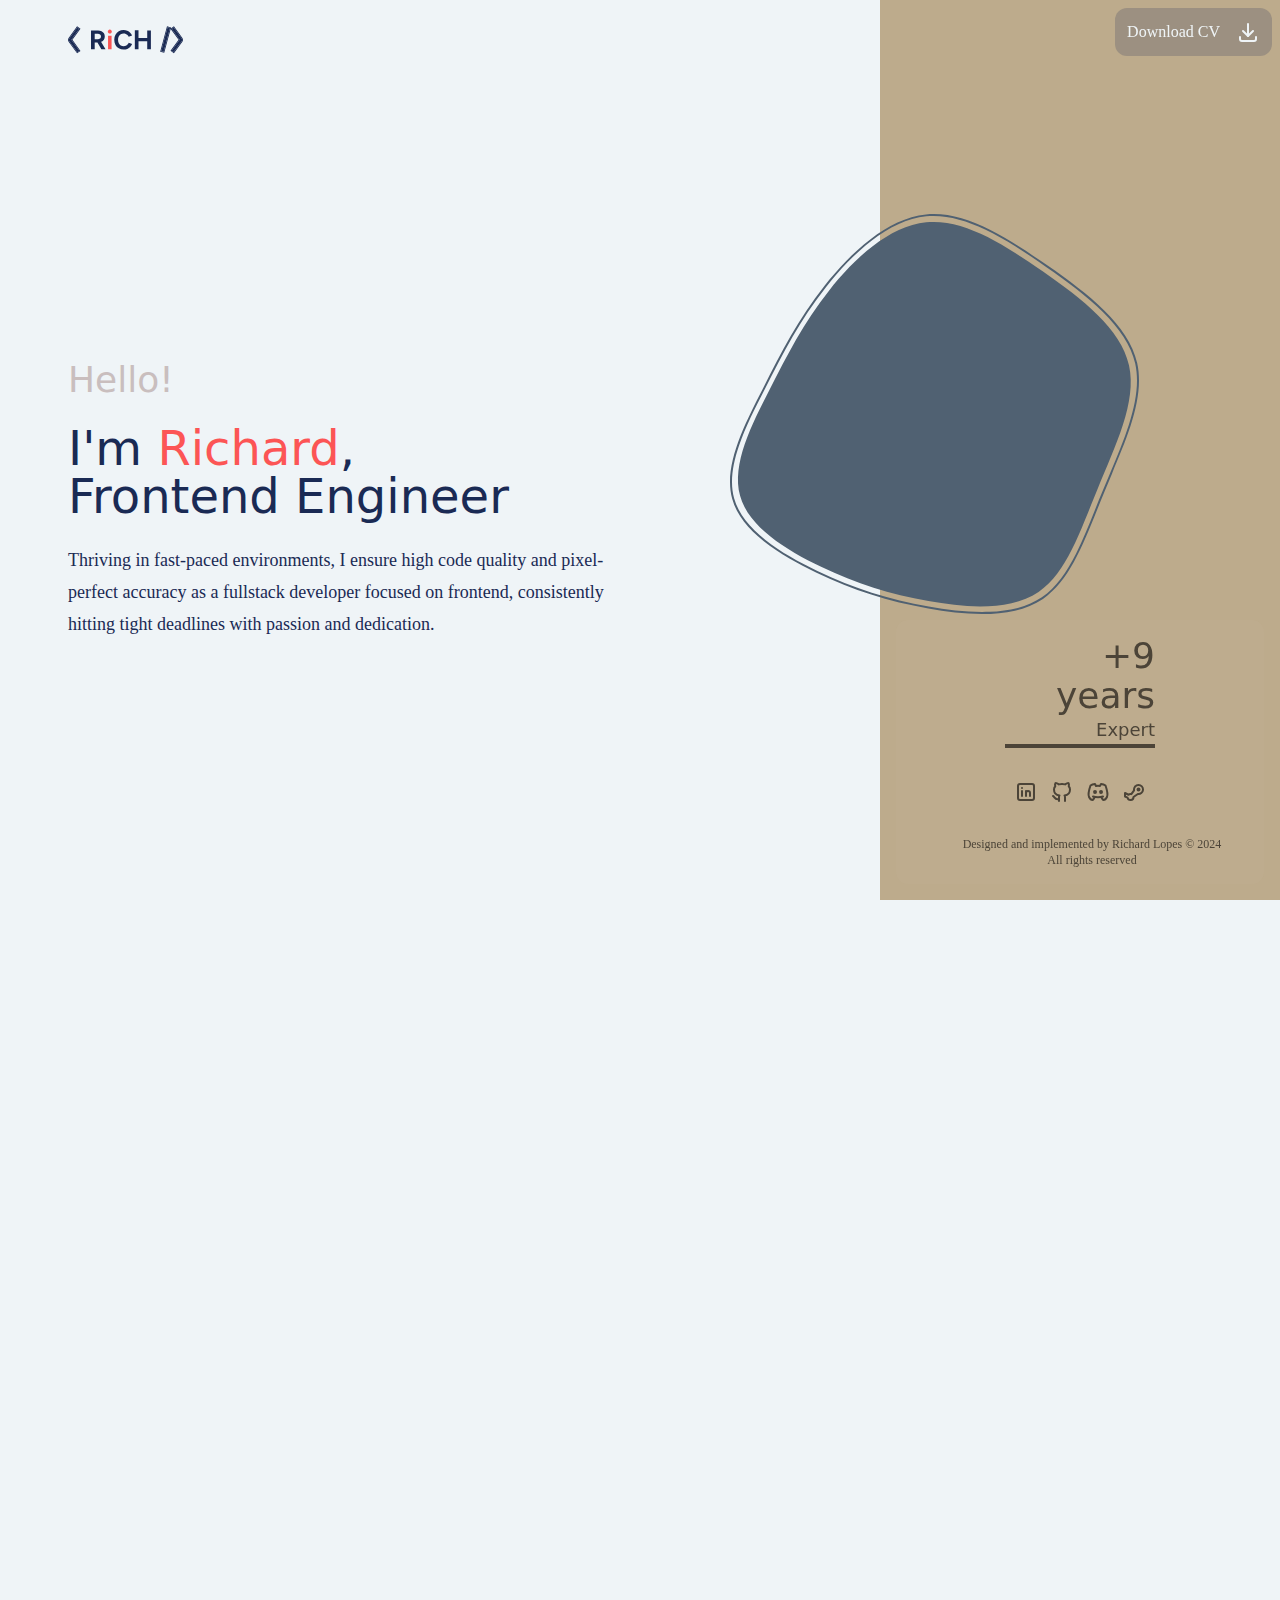
==== commit fb57de46: "Deploying to gh-pages from @ richardaum/richardaum.github.io@5037a89b3c5dcf2e9e4dea7422dc2ecb9c5c589" ====
--- a/index.html
+++ b/index.html
@@ -1,3 +1,3 @@
-<!DOCTYPE html><html lang="en" class="scroll-smooth" data-overlayscrollbars-initialize="true"><head><meta charSet="utf-8"/><meta name="viewport" content="width=device-width, initial-scale=1"/><link rel="preload" href="/_next/static/media/192e369fd43210ef-s.p.woff2" as="font" crossorigin="" type="font/woff2"/><link rel="preload" href="/_next/static/media/50d5f3fa5df59ae5-s.p.otf" as="font" crossorigin="" type="font/otf"/><link rel="stylesheet" href="/_next/static/css/01a03b644d2094df.css" data-precedence="next"/><link rel="stylesheet" href="/_next/static/css/a3068a62d559f300.css" data-precedence="next"/><link rel="preload" as="script" fetchPriority="low" href="/_next/static/chunks/webpack-1981a8f75d10f51f.js"/><script src="/_next/static/chunks/fd9d1056-62b7813a330c200a.js" async=""></script><script src="/_next/static/chunks/23-0f186f68915d3b37.js" async=""></script><script src="/_next/static/chunks/main-app-4399a2f213cdfb9a.js" async=""></script><script src="/_next/static/chunks/924-b0bb7ad30fd50d71.js" async=""></script><script src="/_next/static/chunks/921-60509c3466fab436.js" async=""></script><script src="/_next/static/chunks/app/page-462ff5afdc787f7f.js" async=""></script><script src="/_next/static/chunks/app/layout-ca823a31c1f68eee.js" async=""></script><title>Richard&#x27;s Portfolio</title><meta name="description" content="This is a portfolio website for Richard, a frontend engineer."/><link rel="icon" href="/favicon.ico" type="image/x-icon" sizes="16x16"/><link rel="icon" href="/icon?b0df30cc8fe3703a" type="image/png" sizes="16x16"/><meta name="next-size-adjust"/><script src="/_next/static/chunks/polyfills-78c92fac7aa8fdd8.js" noModule=""></script></head><body class="__variable_2a1a4d __className_d680cf bg-greyTones-300 text-darkColors-900" data-overlayscrollbars-initialize="true"><main class="grid min-h-screen gap-x-[148px] pt-[100px] lg:grid-cols-[auto_400px]"><div class="relative m-auto mt-6 lg:mt-auto pr-8 max-w-[660px]"><div class="fixed top-0 z-20 flex w-full select-none items-center bg-greyTones-300 py-6 pl-8 pr-6 max-w-[660px]"><img alt="Logo" loading="lazy" width="137" height="38" decoding="async" data-nimg="1" class="h-6 w-auto lg:h-8" style="color:transparent" src="/_next/static/media/logo.e9d09b3f.svg"/><div class="ml-auto lg:hidden"><a class="flex items-center gap-4 rounded-xl bg-darkColors-900/20 p-3" href="/_next/static/media/resume.50c28b5b.pdf" rel="noreferrer" target="_blank">Download CV<!-- --> <svg xmlns="http://www.w3.org/2000/svg" width="24" height="24" viewBox="0 0 24 24" fill="none" stroke="currentColor" stroke-width="2" stroke-linecap="round" stroke-linejoin="round" class="tabler-icon tabler-icon-download "><path d="M4 17v2a2 2 0 0 0 2 2h12a2 2 0 0 0 2 -2v-2"></path><path d="M7 11l5 5l5 -5"></path><path d="M12 4l0 12"></path></svg></a></div></div><div class="flex items-center"><div class="mx-auto flex flex-col gap-6 px-8"><span class="font-display text-4xl text-greyTones-500">Hello!</span><h1 class="font-display text-5xl">I&#x27;m <span class="text-redPink-500">Richard</span>,<br/>Frontend Engineer</h1><p class="text-lg leading-8">Thriving in fast-paced environments, I ensure high code quality and pixel-perfect accuracy as a fullstack developer focused on frontend, consistently hitting tight deadlines with passion and dedication.</p></div></div><div class="absolute mt-8 pb-24 pl-3 pr-8"><div><div style="opacity:0;will-change:opacity,transform;transform:translateY(100px)"><section class="border-l-4 border-greyTones-500 pl-4"><h2 class="mb-6 font-display text-lg text-greyTones-600">Recent work</h2><section class="flex flex-col gap-8 pb-8"><div style="opacity:0;will-change:opacity,transform;transform:translateY(100px)"><article class="flex flex-col gap-3"><div class="flex flex-col"><h3 class="flex items-center font-semibold"><div class="-ml-6 size-3 rounded-[4px] bg-green-600"></div><span class="flex gap-1 pl-3">Security Landscape</span></h3><span class="text-sm text-greyTones-600">Worked for around 1 month</span></div><p>As a developer on a freelance project, I crafted a complete frontend experience. From initial concept in Figma to final coding and delivery, I transformed ideas into a seamless and interactive user interface.</p><p class="flex flex-wrap gap-1 font-light"><span><button class="underline decoration-dashed decoration-1 underline-offset-4"><div title="Around 7 years and 9 months of experience with React in 11 projects" class="" style="display:inline">React</div></button>, </span><span><button class="underline decoration-dashed decoration-1 underline-offset-4"><div title="Around 5 years and 6 months of experience with Typescript in 9 projects" class="" style="display:inline">Typescript</div></button>, </span><span><button class="underline decoration-dashed decoration-1 underline-offset-4"><div title="Around 1 year and 9 months of experience with Next.js in 4 projects" class="" style="display:inline">Next.js</div></button>, </span><span><button class="underline decoration-dashed decoration-1 underline-offset-4"><div title="Around 2 months of experience with Bun in 2 projects" class="" style="display:inline">Bun</div></button>, </span><span><button class="underline decoration-dashed decoration-1 underline-offset-4"><div title="Around 2 months of experience with Tailwind CSS in 2 projects" class="" style="display:inline">Tailwind CSS</div></button>, </span><span><button class="underline decoration-dashed decoration-1 underline-offset-4"><div title="Around 8 years and 10 months of experience with Git in 16 projects" class="" style="display:inline">Git</div></button></span></p></article></div><div style="opacity:0;will-change:opacity,transform;transform:translateY(100px)"><article class="flex flex-col gap-3"><div class="flex flex-col"><h3 class="flex items-center font-semibold"><div class="-ml-6 size-3 rounded-[4px] bg-redPink-500"></div><span class="flex gap-1 pl-3">My Portfolio<a href="https://richardaum.github.io" target="_blank" rel="noreferrer"><svg xmlns="http://www.w3.org/2000/svg" width="24" height="24" viewBox="0 0 24 24" fill="none" stroke="currentColor" stroke-width="2" stroke-linecap="round" stroke-linejoin="round" class="tabler-icon tabler-icon-link text-redPink-500"><path d="M9 15l6 -6"></path><path d="M11 6l.463 -.536a5 5 0 0 1 7.071 7.072l-.534 .464"></path><path d="M13 18l-.397 .534a5.068 5.068 0 0 1 -7.127 0a4.972 4.972 0 0 1 0 -7.071l.524 -.463"></path></svg></a></span></h3><span class="text-sm text-greyTones-600">Worked for around 2 months</span></div><p>As a developer, I designed and implemented this portfolio from scratch to showcase my skills and experience. Enjoy exploring my professional journey through various skills, projects, and companies.</p><p class="flex flex-wrap gap-1 font-light"><span><button class="underline decoration-dashed decoration-1 underline-offset-4"><div title="Around 7 years and 9 months of experience with React in 11 projects" class="" style="display:inline">React</div></button>, </span><span><button class="underline decoration-dashed decoration-1 underline-offset-4"><div title="Around 5 years and 6 months of experience with Typescript in 9 projects" class="" style="display:inline">Typescript</div></button>, </span><span><button class="underline decoration-dashed decoration-1 underline-offset-4"><div title="Around 1 year and 9 months of experience with Next.js in 4 projects" class="" style="display:inline">Next.js</div></button>, </span><span><button class="underline decoration-dashed decoration-1 underline-offset-4"><div title="Around 2 months of experience with Bun in 2 projects" class="" style="display:inline">Bun</div></button>, </span><span><button class="underline decoration-dashed decoration-1 underline-offset-4"><div title="Around 2 months of experience with Tailwind CSS in 2 projects" class="" style="display:inline">Tailwind CSS</div></button>, </span><span><button class="underline decoration-dashed decoration-1 underline-offset-4"><div title="Around 8 years and 10 months of experience with Git in 16 projects" class="" style="display:inline">Git</div></button>, </span><span><button class="underline decoration-dashed decoration-1 underline-offset-4"><div title="Around 2 months of experience with Github Pages in 1 project" class="" style="display:inline">Github Pages</div></button>, </span><span><button class="underline decoration-dashed decoration-1 underline-offset-4"><div title="Around 2 months of experience with Github Actions in 1 project" class="" style="display:inline">Github Actions</div></button></span></p></article></div><div style="opacity:0;will-change:opacity,transform;transform:translateY(100px)"><article class="flex flex-col gap-3"><div class="flex flex-col"><h3 class="flex items-center font-semibold"><div class="-ml-6 size-3 rounded-[4px] bg-redPink-500"></div><span class="flex gap-1 pl-3">ArcTouch Website<a href="https://arctouch.com" target="_blank" rel="noreferrer"><svg xmlns="http://www.w3.org/2000/svg" width="24" height="24" viewBox="0 0 24 24" fill="none" stroke="currentColor" stroke-width="2" stroke-linecap="round" stroke-linejoin="round" class="tabler-icon tabler-icon-link text-redPink-500"><path d="M9 15l6 -6"></path><path d="M11 6l.463 -.536a5 5 0 0 1 7.071 7.072l-.534 .464"></path><path d="M13 18l-.397 .534a5.068 5.068 0 0 1 -7.127 0a4.972 4.972 0 0 1 0 -7.071l.524 -.463"></path></svg></a></span></h3><span class="text-sm text-greyTones-600">Worked for around 5 months</span></div><p>As a Tech Lead at <a href="https://www.linkedin.com/company/arctouch" target="_blank" rel="noreferrer" class="font-semibold">ArcTouch<svg xmlns="http://www.w3.org/2000/svg" width="24" height="24" viewBox="0 0 24 24" fill="none" stroke="currentColor" stroke-width="2" stroke-linecap="round" stroke-linejoin="round" class="tabler-icon tabler-icon-external-link inline size-4 align-text-top"><path d="M12 6h-6a2 2 0 0 0 -2 2v10a2 2 0 0 0 2 2h10a2 2 0 0 0 2 -2v-6"></path><path d="M11 13l9 -9"></path><path d="M15 4h5v5"></path></svg></a>, I established a modern tech stack for the application, emphasized best coding practices, and provided comprehensive technical support to the team through detailed documentation and regular syncs, while actively contributing to feature development and deployment.</p><p class="flex flex-wrap gap-1 font-light"><span><button class="underline decoration-dashed decoration-1 underline-offset-4"><div title="Around 7 years and 9 months of experience with React in 11 projects" class="" style="display:inline">React</div></button>, </span><span><button class="underline decoration-dashed decoration-1 underline-offset-4"><div title="Around 1 year and 9 months of experience with Next.js in 4 projects" class="" style="display:inline">Next.js</div></button>, </span><span><button class="underline decoration-dashed decoration-1 underline-offset-4"><div title="Around 5 years and 6 months of experience with Typescript in 9 projects" class="" style="display:inline">Typescript</div></button>, </span><span><button class="underline decoration-dashed decoration-1 underline-offset-4"><div title="Around 5 years and 4 months of experience with Jest in 5 projects" class="" style="display:inline">Jest</div></button>, </span><span><button class="underline decoration-dashed decoration-1 underline-offset-4"><div title="Around 5 years and 4 months of experience with Testing Library in 5 projects" class="" style="display:inline">Testing Library</div></button>, </span><span><button class="underline decoration-dashed decoration-1 underline-offset-4"><div title="Around 5 years and 4 months of experience with ESLint in 5 projects" class="" style="display:inline">ESLint</div></button>, </span><span><button class="underline decoration-dashed decoration-1 underline-offset-4"><div title="Around 6 years and 11 months of experience with SASS in 6 projects" class="" style="display:inline">SASS</div></button>, </span><span><button class="underline decoration-dashed decoration-1 underline-offset-4"><div title="Around 5 years and 4 months of experience with HTML in 5 projects" class="" style="display:inline">HTML</div></button>, </span><span><button class="underline decoration-dashed decoration-1 underline-offset-4"><div title="Around 5 months of experience with Contentful CMS in 1 project" class="" style="display:inline">Contentful CMS</div></button>, </span><span><button class="underline decoration-dashed decoration-1 underline-offset-4"><div title="Around 5 years and 4 months of experience with Design System in 6 projects" class="" style="display:inline">Design System</div></button>, </span><span><button class="underline decoration-dashed decoration-1 underline-offset-4"><div title="Around 5 years and 4 months of experience with Responsive design in 5 projects" class="" style="display:inline">Responsive design</div></button>, </span><span><button class="underline decoration-dashed decoration-1 underline-offset-4"><div title="Around 5 months of experience with Accessibility in 1 project" class="" style="display:inline">Accessibility</div></button>, </span><span><button class="underline decoration-dashed decoration-1 underline-offset-4"><div title="Around 8 years and 10 months of experience with Git in 16 projects" class="" style="display:inline">Git</div></button>, </span><span><button class="underline decoration-dashed decoration-1 underline-offset-4"><div title="Around 5 months of experience with Technical Leadership in 1 project" class="" style="display:inline">Technical Leadership</div></button></span></p></article></div><div style="opacity:0;will-change:opacity,transform;transform:translateY(100px)"><article class="flex flex-col gap-3"><div class="flex flex-col"><h3 class="flex items-center font-semibold"><div class="-ml-6 size-3 rounded-[4px] bg-redPink-500"></div><span class="flex gap-1 pl-3">Pomodoro Design System<a href="https://www.ifood.design" target="_blank" rel="noreferrer"><svg xmlns="http://www.w3.org/2000/svg" width="24" height="24" viewBox="0 0 24 24" fill="none" stroke="currentColor" stroke-width="2" stroke-linecap="round" stroke-linejoin="round" class="tabler-icon tabler-icon-link text-redPink-500"><path d="M9 15l6 -6"></path><path d="M11 6l.463 -.536a5 5 0 0 1 7.071 7.072l-.534 .464"></path><path d="M13 18l-.397 .534a5.068 5.068 0 0 1 -7.127 0a4.972 4.972 0 0 1 0 -7.071l.524 -.463"></path></svg></a></span></h3><span class="text-sm text-greyTones-600">Worked for around 1 year and 1 month</span></div><p>As a frontend developer at <a href="https://www.linkedin.com/company/ifood" target="_blank" rel="noreferrer" class="font-semibold">iFood<svg xmlns="http://www.w3.org/2000/svg" width="24" height="24" viewBox="0 0 24 24" fill="none" stroke="currentColor" stroke-width="2" stroke-linecap="round" stroke-linejoin="round" class="tabler-icon tabler-icon-external-link inline size-4 align-text-top"><path d="M12 6h-6a2 2 0 0 0 -2 2v10a2 2 0 0 0 2 2h10a2 2 0 0 0 2 -2v-6"></path><path d="M11 13l9 -9"></path><path d="M15 4h5v5"></path></svg></a>, I implemented and maintained various core components of the Pomodoro. Additionally, I collaborated with the team in managing enhancement requests, such as documentation improvements, streamlining the onboarding process for contributing developers, suggesting automations, and applying general developer experience enhancements.</p><p class="flex flex-wrap gap-1 font-light"><span><button class="underline decoration-dashed decoration-1 underline-offset-4"><div title="Around 7 years and 9 months of experience with React in 11 projects" class="" style="display:inline">React</div></button>, </span><span><button class="underline decoration-dashed decoration-1 underline-offset-4"><div title="Around 5 years and 6 months of experience with Typescript in 9 projects" class="" style="display:inline">Typescript</div></button>, </span><span><button class="underline decoration-dashed decoration-1 underline-offset-4"><div title="Around 5 years and 4 months of experience with Design System in 6 projects" class="" style="display:inline">Design System</div></button>, </span><span><button class="underline decoration-dashed decoration-1 underline-offset-4"><div title="Around 8 years and 10 months of experience with Git in 16 projects" class="" style="display:inline">Git</div></button>, </span><span><button class="underline decoration-dashed decoration-1 underline-offset-4"><div title="Around 4 years and 11 months of experience with Node.js in 7 projects" class="" style="display:inline">Node.js</div></button>, </span><span><button class="underline decoration-dashed decoration-1 underline-offset-4"><div title="Around 1 year and 7 months of experience with Script automation in 2 projects" class="" style="display:inline">Script automation</div></button>, </span><span><button class="underline decoration-dashed decoration-1 underline-offset-4"><div title="Around 4 years and 3 months of experience with Yarn in 3 projects" class="" style="display:inline">Yarn</div></button></span></p></article></div><div style="opacity:0;will-change:opacity,transform;transform:translateY(100px)"><article class="flex flex-col gap-3"><div class="flex flex-col"><h3 class="flex items-center font-semibold"><div class="-ml-6 size-3 rounded-[4px] bg-redPink-500"></div><span class="flex gap-1 pl-3">Partner Portal - Catalog<a href="https://portal.ifood.com.br" target="_blank" rel="noreferrer"><svg xmlns="http://www.w3.org/2000/svg" width="24" height="24" viewBox="0 0 24 24" fill="none" stroke="currentColor" stroke-width="2" stroke-linecap="round" stroke-linejoin="round" class="tabler-icon tabler-icon-link text-redPink-500"><path d="M9 15l6 -6"></path><path d="M11 6l.463 -.536a5 5 0 0 1 7.071 7.072l-.534 .464"></path><path d="M13 18l-.397 .534a5.068 5.068 0 0 1 -7.127 0a4.972 4.972 0 0 1 0 -7.071l.524 -.463"></path></svg></a></span></h3><span class="text-sm text-greyTones-600">Worked for around 1 year and 6 months</span></div><p>As a frontend developer, I participated in a project to display restaurant menus on the <a href="https://www.linkedin.com/company/ifood" target="_blank" rel="noreferrer" class="font-semibold">iFood<svg xmlns="http://www.w3.org/2000/svg" width="24" height="24" viewBox="0 0 24 24" fill="none" stroke="currentColor" stroke-width="2" stroke-linecap="round" stroke-linejoin="round" class="tabler-icon tabler-icon-external-link inline size-4 align-text-top"><path d="M12 6h-6a2 2 0 0 0 -2 2v10a2 2 0 0 0 2 2h10a2 2 0 0 0 2 -2v-6"></path><path d="M11 13l9 -9"></path><path d="M15 4h5v5"></path></svg></a> platform. I actively worked on feature development, mentored colleagues, aligned functionalities, participated in estimation dynamics, refinements, plannings, code reviews, and the entire software development process alongside a team of other developers.</p><p class="flex flex-wrap gap-1 font-light"><span><button class="underline decoration-dashed decoration-1 underline-offset-4"><div title="Around 7 years and 9 months of experience with React in 11 projects" class="" style="display:inline">React</div></button>, </span><span><button class="underline decoration-dashed decoration-1 underline-offset-4"><div title="Around 5 years and 6 months of experience with Typescript in 9 projects" class="" style="display:inline">Typescript</div></button>, </span><span><button class="underline decoration-dashed decoration-1 underline-offset-4"><div title="Around 4 years and 10 months of experience with Javascript in 4 projects" class="" style="display:inline">Javascript</div></button>, </span><span><button class="underline decoration-dashed decoration-1 underline-offset-4"><div title="Around 5 years and 4 months of experience with HTML in 5 projects" class="" style="display:inline">HTML</div></button>, </span><span><button class="underline decoration-dashed decoration-1 underline-offset-4"><div title="Around 8 years and 1 month of experience with CSS in 8 projects" class="" style="display:inline">CSS</div></button>, </span><span><button class="underline decoration-dashed decoration-1 underline-offset-4"><div title="Around 6 years and 11 months of experience with SASS in 6 projects" class="" style="display:inline">SASS</div></button>, </span><span><button class="underline decoration-dashed decoration-1 underline-offset-4"><div title="Around 4 years and 10 months of experience with Styled Components in 4 projects" class="" style="display:inline">Styled Components</div></button>, </span><span><button class="underline decoration-dashed decoration-1 underline-offset-4"><div title="Around 5 years and 4 months of experience with Jest in 5 projects" class="" style="display:inline">Jest</div></button>, </span><span><button class="underline decoration-dashed decoration-1 underline-offset-4"><div title="Around 5 years and 4 months of experience with Testing Library in 5 projects" class="" style="display:inline">Testing Library</div></button>, </span><span><button class="underline decoration-dashed decoration-1 underline-offset-4"><div title="Around 5 years and 4 months of experience with ESLint in 5 projects" class="" style="display:inline">ESLint</div></button>, </span><span><button class="underline decoration-dashed decoration-1 underline-offset-4"><div title="Around 4 years and 10 months of experience with Micro-frontends in 4 projects" class="" style="display:inline">Micro-frontends</div></button>, </span><span><button class="underline decoration-dashed decoration-1 underline-offset-4"><div title="Around 5 years and 4 months of experience with Design System in 6 projects" class="" style="display:inline">Design System</div></button>, </span><span><button class="underline decoration-dashed decoration-1 underline-offset-4"><div title="Around 5 years and 4 months of experience with Responsive design in 5 projects" class="" style="display:inline">Responsive design</div></button>, </span><span><button class="underline decoration-dashed decoration-1 underline-offset-4"><div title="Around 8 years and 10 months of experience with Git in 16 projects" class="" style="display:inline">Git</div></button>, </span><span><button class="underline decoration-dashed decoration-1 underline-offset-4"><div title="Around 4 years and 3 months of experience with Yarn in 3 projects" class="" style="display:inline">Yarn</div></button></span></p></article></div><div style="opacity:0;will-change:opacity,transform;transform:translateY(100px)"><article class="flex flex-col gap-3"><div class="flex flex-col"><h3 class="flex items-center font-semibold"><div class="-ml-6 size-3 rounded-[4px] bg-redPink-500"></div><span class="flex gap-1 pl-3">Daily Pick<a href="https://github.com/richardaum/daily-pick" target="_blank" rel="noreferrer"><svg xmlns="http://www.w3.org/2000/svg" width="24" height="24" viewBox="0 0 24 24" fill="none" stroke="currentColor" stroke-width="2" stroke-linecap="round" stroke-linejoin="round" class="tabler-icon tabler-icon-link text-redPink-500"><path d="M9 15l6 -6"></path><path d="M11 6l.463 -.536a5 5 0 0 1 7.071 7.072l-.534 .464"></path><path d="M13 18l-.397 .534a5.068 5.068 0 0 1 -7.127 0a4.972 4.972 0 0 1 0 -7.071l.524 -.463"></path></svg></a></span></h3><span class="text-sm text-greyTones-600">Worked for around 1 year and 6 months</span></div><p>As a developer at <a href="https://www.linkedin.com/company/ifood" target="_blank" rel="noreferrer" class="font-semibold">iFood<svg xmlns="http://www.w3.org/2000/svg" width="24" height="24" viewBox="0 0 24 24" fill="none" stroke="currentColor" stroke-width="2" stroke-linecap="round" stroke-linejoin="round" class="tabler-icon tabler-icon-external-link inline size-4 align-text-top"><path d="M12 6h-6a2 2 0 0 0 -2 2v10a2 2 0 0 0 2 2h10a2 2 0 0 0 2 -2v-6"></path><path d="M11 13l9 -9"></path><path d="M15 4h5v5"></path></svg></a>, I was involved in designing, implementing, and maintaining a bot for the Slack chat platform aimed at improving efficiency in daily meetings by implementing turns for the hosts of these ceremonies.</p><p class="flex flex-wrap gap-1 font-light"><span><button class="underline decoration-dashed decoration-1 underline-offset-4"><div title="Around 4 years and 11 months of experience with Node.js in 7 projects" class="" style="display:inline">Node.js</div></button>, </span><span><button class="underline decoration-dashed decoration-1 underline-offset-4"><div title="Around 5 years and 6 months of experience with Typescript in 9 projects" class="" style="display:inline">Typescript</div></button>, </span><span><button class="underline decoration-dashed decoration-1 underline-offset-4"><div title="Around 8 years and 10 months of experience with Git in 16 projects" class="" style="display:inline">Git</div></button>, </span><span><button class="underline decoration-dashed decoration-1 underline-offset-4"><div title="Around 1 year and 6 months of experience with Bolt for Slack in 1 project" class="" style="display:inline">Bolt for Slack</div></button>, </span><span><button class="underline decoration-dashed decoration-1 underline-offset-4"><div title="Around 1 year and 6 months of experience with SQLite in 1 project" class="" style="display:inline">SQLite</div></button></span></p></article></div><div style="opacity:0;will-change:opacity,transform;transform:translateY(100px)"><article class="flex flex-col gap-3"><div class="flex flex-col"><h3 class="flex items-center font-semibold"><div class="-ml-6 size-3 rounded-[4px] bg-redPink-500"></div><span class="flex gap-1 pl-3">iFood Digital Catalog<a href="https://portal.ifood.com.br" target="_blank" rel="noreferrer"><svg xmlns="http://www.w3.org/2000/svg" width="24" height="24" viewBox="0 0 24 24" fill="none" stroke="currentColor" stroke-width="2" stroke-linecap="round" stroke-linejoin="round" class="tabler-icon tabler-icon-link text-redPink-500"><path d="M9 15l6 -6"></path><path d="M11 6l.463 -.536a5 5 0 0 1 7.071 7.072l-.534 .464"></path><path d="M13 18l-.397 .534a5.068 5.068 0 0 1 -7.127 0a4.972 4.972 0 0 1 0 -7.071l.524 -.463"></path></svg></a></span></h3><span class="text-sm text-greyTones-600">Worked for around 1 year and 1 month</span></div><p>As a frontend developer at <a href="https://www.linkedin.com/company/ifood" target="_blank" rel="noreferrer" class="font-semibold">iFood<svg xmlns="http://www.w3.org/2000/svg" width="24" height="24" viewBox="0 0 24 24" fill="none" stroke="currentColor" stroke-width="2" stroke-linecap="round" stroke-linejoin="round" class="tabler-icon tabler-icon-external-link inline size-4 align-text-top"><path d="M12 6h-6a2 2 0 0 0 -2 2v10a2 2 0 0 0 2 2h10a2 2 0 0 0 2 -2v-6"></path><path d="M11 13l9 -9"></path><path d="M15 4h5v5"></path></svg></a>, I actively contributed to the UI development of the Digital Catalog platform, aimed at providing a customizable menu for restaurants. I was involved in developing features, conducting code reviews, discussing architecture alignments, and applying best design practices.</p><p class="flex flex-wrap gap-1 font-light"><span><button class="underline decoration-dashed decoration-1 underline-offset-4"><div title="Around 7 years and 9 months of experience with React in 11 projects" class="" style="display:inline">React</div></button>, </span><span><button class="underline decoration-dashed decoration-1 underline-offset-4"><div title="Around 1 year and 9 months of experience with Next.js in 4 projects" class="" style="display:inline">Next.js</div></button>, </span><span><button class="underline decoration-dashed decoration-1 underline-offset-4"><div title="Around 5 years and 6 months of experience with Typescript in 9 projects" class="" style="display:inline">Typescript</div></button>, </span><span><button class="underline decoration-dashed decoration-1 underline-offset-4"><div title="Around 4 years and 10 months of experience with Javascript in 4 projects" class="" style="display:inline">Javascript</div></button>, </span><span><button class="underline decoration-dashed decoration-1 underline-offset-4"><div title="Around 5 years and 4 months of experience with HTML in 5 projects" class="" style="display:inline">HTML</div></button>, </span><span><button class="underline decoration-dashed decoration-1 underline-offset-4"><div title="Around 8 years and 1 month of experience with CSS in 8 projects" class="" style="display:inline">CSS</div></button>, </span><span><button class="underline decoration-dashed decoration-1 underline-offset-4"><div title="Around 6 years and 11 months of experience with SASS in 6 projects" class="" style="display:inline">SASS</div></button>, </span><span><button class="underline decoration-dashed decoration-1 underline-offset-4"><div title="Around 4 years and 10 months of experience with Styled Components in 4 projects" class="" style="display:inline">Styled Components</div></button>, </span><span><button class="underline decoration-dashed decoration-1 underline-offset-4"><div title="Around 4 years and 11 months of experience with Node.js in 7 projects" class="" style="display:inline">Node.js</div></button>, </span><span><button class="underline decoration-dashed decoration-1 underline-offset-4"><div title="Around 5 years and 4 months of experience with Jest in 5 projects" class="" style="display:inline">Jest</div></button>, </span><span><button class="underline decoration-dashed decoration-1 underline-offset-4"><div title="Around 5 years and 4 months of experience with Testing Library in 5 projects" class="" style="display:inline">Testing Library</div></button>, </span><span><button class="underline decoration-dashed decoration-1 underline-offset-4"><div title="Around 5 years and 4 months of experience with ESLint in 5 projects" class="" style="display:inline">ESLint</div></button>, </span><span><button class="underline decoration-dashed decoration-1 underline-offset-4"><div title="Around 4 years and 10 months of experience with Micro-frontends in 4 projects" class="" style="display:inline">Micro-frontends</div></button>, </span><span><button class="underline decoration-dashed decoration-1 underline-offset-4"><div title="Around 5 years and 4 months of experience with Design System in 6 projects" class="" style="display:inline">Design System</div></button>, </span><span><button class="underline decoration-dashed decoration-1 underline-offset-4"><div title="Around 5 years and 4 months of experience with Responsive design in 5 projects" class="" style="display:inline">Responsive design</div></button>, </span><span><button class="underline decoration-dashed decoration-1 underline-offset-4"><div title="Around 8 years and 10 months of experience with Git in 16 projects" class="" style="display:inline">Git</div></button>, </span><span><button class="underline decoration-dashed decoration-1 underline-offset-4"><div title="Around 3 years and 9 months of experience with React Query in 2 projects" class="" style="display:inline">React Query</div></button>, </span><span><button class="underline decoration-dashed decoration-1 underline-offset-4"><div title="Around 1 year and 1 month of experience with Progressive Web Apps (PWA) in 1 project" class="" style="display:inline">Progressive Web Apps (PWA)</div></button></span></p></article></div><div style="opacity:0;will-change:opacity,transform;transform:translateY(100px)"><article class="flex flex-col gap-3"><div class="flex flex-col"><h3 class="flex items-center font-semibold"><div class="-ml-6 size-3 rounded-[4px] bg-redPink-500"></div><span class="flex gap-1 pl-3">Partner Portal - Chains<a href="https://portal.ifood.com.br" target="_blank" rel="noreferrer"><svg xmlns="http://www.w3.org/2000/svg" width="24" height="24" viewBox="0 0 24 24" fill="none" stroke="currentColor" stroke-width="2" stroke-linecap="round" stroke-linejoin="round" class="tabler-icon tabler-icon-link text-redPink-500"><path d="M9 15l6 -6"></path><path d="M11 6l.463 -.536a5 5 0 0 1 7.071 7.072l-.534 .464"></path><path d="M13 18l-.397 .534a5.068 5.068 0 0 1 -7.127 0a4.972 4.972 0 0 1 0 -7.071l.524 -.463"></path></svg></a></span></h3><span class="text-sm text-greyTones-600">Worked for around 6 months</span></div><p>As a frontend developer at <a href="https://www.linkedin.com/company/ifood" target="_blank" rel="noreferrer" class="font-semibold">iFood<svg xmlns="http://www.w3.org/2000/svg" width="24" height="24" viewBox="0 0 24 24" fill="none" stroke="currentColor" stroke-width="2" stroke-linecap="round" stroke-linejoin="round" class="tabler-icon tabler-icon-external-link inline size-4 align-text-top"><path d="M12 6h-6a2 2 0 0 0 -2 2v10a2 2 0 0 0 2 2h10a2 2 0 0 0 2 -2v-6"></path><path d="M11 13l9 -9"></path><path d="M15 4h5v5"></path></svg></a>, I proposed a scalable structure for the maintainability of the Chain Portal to enable centralized access to restaurants within the same chain. Additionally, I actively worked on developing new features, code reviews, and alignment with both the frontend and backend teams.</p><p class="flex flex-wrap gap-1 font-light"><span><button class="underline decoration-dashed decoration-1 underline-offset-4"><div title="Around 4 years and 10 months of experience with Javascript in 4 projects" class="" style="display:inline">Javascript</div></button>, </span><span><button class="underline decoration-dashed decoration-1 underline-offset-4"><div title="Around 5 years and 4 months of experience with ESLint in 5 projects" class="" style="display:inline">ESLint</div></button>, </span><span><button class="underline decoration-dashed decoration-1 underline-offset-4"><div title="Around 7 years and 9 months of experience with React in 11 projects" class="" style="display:inline">React</div></button>, </span><span><button class="underline decoration-dashed decoration-1 underline-offset-4"><div title="Around 8 years and 10 months of experience with Git in 16 projects" class="" style="display:inline">Git</div></button>, </span><span><button class="underline decoration-dashed decoration-1 underline-offset-4"><div title="Around 5 years and 6 months of experience with Typescript in 9 projects" class="" style="display:inline">Typescript</div></button>, </span><span><button class="underline decoration-dashed decoration-1 underline-offset-4"><div title="Around 8 years and 1 month of experience with CSS in 8 projects" class="" style="display:inline">CSS</div></button>, </span><span><button class="underline decoration-dashed decoration-1 underline-offset-4"><div title="Around 5 years and 4 months of experience with HTML in 5 projects" class="" style="display:inline">HTML</div></button>, </span><span><button class="underline decoration-dashed decoration-1 underline-offset-4"><div title="Around 6 years and 11 months of experience with SASS in 6 projects" class="" style="display:inline">SASS</div></button>, </span><span><button class="underline decoration-dashed decoration-1 underline-offset-4"><div title="Around 5 years and 4 months of experience with Testing Library in 5 projects" class="" style="display:inline">Testing Library</div></button>, </span><span><button class="underline decoration-dashed decoration-1 underline-offset-4"><div title="Around 5 years and 4 months of experience with Design System in 6 projects" class="" style="display:inline">Design System</div></button>, </span><span><button class="underline decoration-dashed decoration-1 underline-offset-4"><div title="Around 5 years and 4 months of experience with Jest in 5 projects" class="" style="display:inline">Jest</div></button>, </span><span><button class="underline decoration-dashed decoration-1 underline-offset-4"><div title="Around 4 years and 10 months of experience with Micro-frontends in 4 projects" class="" style="display:inline">Micro-frontends</div></button>, </span><span><button class="underline decoration-dashed decoration-1 underline-offset-4"><div title="Around 4 years and 10 months of experience with Styled Components in 4 projects" class="" style="display:inline">Styled Components</div></button>, </span><span><button class="underline decoration-dashed decoration-1 underline-offset-4"><div title="Around 5 years and 4 months of experience with Responsive design in 5 projects" class="" style="display:inline">Responsive design</div></button>, </span><span><button class="underline decoration-dashed decoration-1 underline-offset-4"><div title="Around 6 months of experience with Vite in 1 project" class="" style="display:inline">Vite</div></button>, </span><span><button class="underline decoration-dashed decoration-1 underline-offset-4"><div title="Around 1 year and 7 months of experience with Script automation in 2 projects" class="" style="display:inline">Script automation</div></button></span></p></article></div><div style="opacity:0;will-change:opacity,transform;transform:translateY(100px)"><article class="flex flex-col gap-3"><div class="flex flex-col"><h3 class="flex items-center font-semibold"><div class="-ml-6 size-3 rounded-[4px] bg-redPink-500"></div><span class="flex gap-1 pl-3">Partner Portal - Financial<a href="https://portal.ifood.com.br" target="_blank" rel="noreferrer"><svg xmlns="http://www.w3.org/2000/svg" width="24" height="24" viewBox="0 0 24 24" fill="none" stroke="currentColor" stroke-width="2" stroke-linecap="round" stroke-linejoin="round" class="tabler-icon tabler-icon-link text-redPink-500"><path d="M9 15l6 -6"></path><path d="M11 6l.463 -.536a5 5 0 0 1 7.071 7.072l-.534 .464"></path><path d="M13 18l-.397 .534a5.068 5.068 0 0 1 -7.127 0a4.972 4.972 0 0 1 0 -7.071l.524 -.463"></path></svg></a></span></h3><span class="text-sm text-greyTones-600">Worked for around 2 years and 8 months</span></div><p>As a full stack developer at <a href="https://www.linkedin.com/company/ifood" target="_blank" rel="noreferrer" class="font-semibold">iFood<svg xmlns="http://www.w3.org/2000/svg" width="24" height="24" viewBox="0 0 24 24" fill="none" stroke="currentColor" stroke-width="2" stroke-linecap="round" stroke-linejoin="round" class="tabler-icon tabler-icon-external-link inline size-4 align-text-top"><path d="M12 6h-6a2 2 0 0 0 -2 2v10a2 2 0 0 0 2 2h10a2 2 0 0 0 2 -2v-6"></path><path d="M11 13l9 -9"></path><path d="M15 4h5v5"></path></svg></a>, I had a significant impact on the frontend development of the Financial by migrating the application to a microfrontend-based model, transitioning from JavaScript to TypeScript, and adapting the application to use the Design System. I also continuously aligned with the backend team, occasionally contributing to backend tasks by reading and writing code, identifying undocumented behaviors directly in the code, and interacting with the database to troubleshoot and resolve customer issues in open tickets.</p><p class="flex flex-wrap gap-1 font-light"><span><button class="underline decoration-dashed decoration-1 underline-offset-4"><div title="Around 7 years and 9 months of experience with React in 11 projects" class="" style="display:inline">React</div></button>, </span><span><button class="underline decoration-dashed decoration-1 underline-offset-4"><div title="Around 5 years and 6 months of experience with Typescript in 9 projects" class="" style="display:inline">Typescript</div></button>, </span><span><button class="underline decoration-dashed decoration-1 underline-offset-4"><div title="Around 4 years and 10 months of experience with Javascript in 4 projects" class="" style="display:inline">Javascript</div></button>, </span><span><button class="underline decoration-dashed decoration-1 underline-offset-4"><div title="Around 5 years and 4 months of experience with HTML in 5 projects" class="" style="display:inline">HTML</div></button>, </span><span><button class="underline decoration-dashed decoration-1 underline-offset-4"><div title="Around 8 years and 1 month of experience with CSS in 8 projects" class="" style="display:inline">CSS</div></button>, </span><span><button class="underline decoration-dashed decoration-1 underline-offset-4"><div title="Around 6 years and 11 months of experience with SASS in 6 projects" class="" style="display:inline">SASS</div></button>, </span><span><button class="underline decoration-dashed decoration-1 underline-offset-4"><div title="Around 4 years and 10 months of experience with Styled Components in 4 projects" class="" style="display:inline">Styled Components</div></button>, </span><span><button class="underline decoration-dashed decoration-1 underline-offset-4"><div title="Around 4 years and 11 months of experience with Node.js in 7 projects" class="" style="display:inline">Node.js</div></button>, </span><span><button class="underline decoration-dashed decoration-1 underline-offset-4"><div title="Around 5 years and 4 months of experience with Jest in 5 projects" class="" style="display:inline">Jest</div></button>, </span><span><button class="underline decoration-dashed decoration-1 underline-offset-4"><div title="Around 5 years and 4 months of experience with Testing Library in 5 projects" class="" style="display:inline">Testing Library</div></button>, </span><span><button class="underline decoration-dashed decoration-1 underline-offset-4"><div title="Around 5 years and 4 months of experience with ESLint in 5 projects" class="" style="display:inline">ESLint</div></button>, </span><span><button class="underline decoration-dashed decoration-1 underline-offset-4"><div title="Around 4 years and 10 months of experience with Micro-frontends in 4 projects" class="" style="display:inline">Micro-frontends</div></button>, </span><span><button class="underline decoration-dashed decoration-1 underline-offset-4"><div title="Around 5 years and 4 months of experience with Design System in 6 projects" class="" style="display:inline">Design System</div></button>, </span><span><button class="underline decoration-dashed decoration-1 underline-offset-4"><div title="Around 5 years and 4 months of experience with Responsive design in 5 projects" class="" style="display:inline">Responsive design</div></button>, </span><span><button class="underline decoration-dashed decoration-1 underline-offset-4"><div title="Around 8 years and 10 months of experience with Git in 16 projects" class="" style="display:inline">Git</div></button>, </span><span><button class="underline decoration-dashed decoration-1 underline-offset-4"><div title="Around 4 years and 3 months of experience with Redux in 2 projects" class="" style="display:inline">Redux</div></button>, </span><span><button class="underline decoration-dashed decoration-1 underline-offset-4"><div title="Around 2 years and 8 months of experience with Webpack in 1 project" class="" style="display:inline">Webpack</div></button>, </span><span><button class="underline decoration-dashed decoration-1 underline-offset-4"><div title="Around 2 years and 8 months of experience with Docker in 1 project" class="" style="display:inline">Docker</div></button>, </span><span><button class="underline decoration-dashed decoration-1 underline-offset-4"><div title="Around 3 years and 9 months of experience with React Query in 2 projects" class="" style="display:inline">React Query</div></button>, </span><span><button class="underline decoration-dashed decoration-1 underline-offset-4"><div title="Around 2 years and 8 months of experience with Cypress in 1 project" class="" style="display:inline">Cypress</div></button>, </span><span><button class="underline decoration-dashed decoration-1 underline-offset-4"><div title="Around 2 years and 8 months of experience with Mocha in 1 project" class="" style="display:inline">Mocha</div></button>, </span><span><button class="underline decoration-dashed decoration-1 underline-offset-4"><div title="Around 3 years and 2 months of experience with Java in 2 projects" class="" style="display:inline">Java</div></button>, </span><span><button class="underline decoration-dashed decoration-1 underline-offset-4"><div title="Around 2 years and 8 months of experience with Enzyme in 1 project" class="" style="display:inline">Enzyme</div></button>, </span><span><button class="underline decoration-dashed decoration-1 underline-offset-4"><div title="Around 4 years and 3 months of experience with Yarn in 3 projects" class="" style="display:inline">Yarn</div></button>, </span><span><button class="underline decoration-dashed decoration-1 underline-offset-4"><div title="Around 2 years and 8 months of experience with Fastify in 1 project" class="" style="display:inline">Fastify</div></button>, </span><span><button class="underline decoration-dashed decoration-1 underline-offset-4"><div title="Around 2 years and 8 months of experience with BFF in 1 project" class="" style="display:inline">BFF</div></button>, </span><span><button class="underline decoration-dashed decoration-1 underline-offset-4"><div title="Around 2 years and 8 months of experience with Kotlin in 1 project" class="" style="display:inline">Kotlin</div></button>, </span><span><button class="underline decoration-dashed decoration-1 underline-offset-4"><div title="Around 2 years and 8 months of experience with Babel in 1 project" class="" style="display:inline">Babel</div></button>, </span><span><button class="underline decoration-dashed decoration-1 underline-offset-4"><div title="Around 2 years and 8 months of experience with PostgreSQL in 1 project" class="" style="display:inline">PostgreSQL</div></button></span></p></article></div><div style="opacity:0;will-change:opacity,transform;transform:translateY(100px)"><article class="flex flex-col gap-3"><div class="flex flex-col"><h3 class="flex items-center font-semibold"><div class="-ml-6 size-3 rounded-[4px] bg-redPink-500"></div><span class="flex gap-1 pl-3">Food Delivery</span></h3><span class="text-sm text-greyTones-600">Worked for around 1 year and 1 month</span></div><p>As a software developer at H60, I designed, implemented, and maintained a food delivery management software from scratch. This included developing the frontend, backend, database, and data communication channels using a WebSocket module to streamline customer service flow and address management.</p><p class="flex flex-wrap gap-1 font-light"><span><button class="underline decoration-dashed decoration-1 underline-offset-4"><div title="Around 7 years and 9 months of experience with React in 11 projects" class="" style="display:inline">React</div></button>, </span><span><button class="underline decoration-dashed decoration-1 underline-offset-4"><div title="Around 4 years and 11 months of experience with Node.js in 7 projects" class="" style="display:inline">Node.js</div></button>, </span><span><button class="underline decoration-dashed decoration-1 underline-offset-4"><div title="Around 2 years and 1 month of experience with Angular.js in 3 projects" class="" style="display:inline">Angular.js</div></button>, </span><span><button class="underline decoration-dashed decoration-1 underline-offset-4"><div title="Around 8 years and 10 months of experience with Git in 16 projects" class="" style="display:inline">Git</div></button>, </span><span><button class="underline decoration-dashed decoration-1 underline-offset-4"><div title="Around 1 year and 1 month of experience with WebSockets in 1 project" class="" style="display:inline">WebSockets</div></button>, </span><span><button class="underline decoration-dashed decoration-1 underline-offset-4"><div title="Around 1 year and 1 month of experience with MySQL in 1 project" class="" style="display:inline">MySQL</div></button>, </span><span><button class="underline decoration-dashed decoration-1 underline-offset-4"><div title="Around 1 year and 1 month of experience with Digital Ocean in 1 project" class="" style="display:inline">Digital Ocean</div></button>, </span><span><button class="underline decoration-dashed decoration-1 underline-offset-4"><div title="Around 1 year and 1 month of experience with Dokku in 1 project" class="" style="display:inline">Dokku</div></button></span></p></article></div><div style="opacity:0;will-change:opacity,transform;transform:translateY(100px)"><article class="flex flex-col gap-3"><div class="flex flex-col"><h3 class="flex items-center font-semibold"><div class="-ml-6 size-3 rounded-[4px] bg-redPink-500"></div><span class="flex gap-1 pl-3">Symphony Chat<a href="https://symphony.com" target="_blank" rel="noreferrer"><svg xmlns="http://www.w3.org/2000/svg" width="24" height="24" viewBox="0 0 24 24" fill="none" stroke="currentColor" stroke-width="2" stroke-linecap="round" stroke-linejoin="round" class="tabler-icon tabler-icon-link text-redPink-500"><path d="M9 15l6 -6"></path><path d="M11 6l.463 -.536a5 5 0 0 1 7.071 7.072l-.534 .464"></path><path d="M13 18l-.397 .534a5.068 5.068 0 0 1 -7.127 0a4.972 4.972 0 0 1 0 -7.071l.524 -.463"></path></svg></a></span></h3><span class="text-sm text-greyTones-600">Worked for around 1 year and 7 months</span></div><p>As a frontend developer at <a href="https://www.linkedin.com/company/daitan-group" target="_blank" rel="noreferrer" class="font-semibold">Daitan Group<svg xmlns="http://www.w3.org/2000/svg" width="24" height="24" viewBox="0 0 24 24" fill="none" stroke="currentColor" stroke-width="2" stroke-linecap="round" stroke-linejoin="round" class="tabler-icon tabler-icon-external-link inline size-4 align-text-top"><path d="M12 6h-6a2 2 0 0 0 -2 2v10a2 2 0 0 0 2 2h10a2 2 0 0 0 2 -2v-6"></path><path d="M11 13l9 -9"></path><path d="M15 4h5v5"></path></svg></a>, I worked on feature development, investigated and fixed application performance issues, coordinated with internal teams, conducted continuous code reviews, and participated in migrating legacy code to React.</p><p class="flex flex-wrap gap-1 font-light"><span><button class="underline decoration-dashed decoration-1 underline-offset-4"><div title="Around 7 years and 9 months of experience with React in 11 projects" class="" style="display:inline">React</div></button>, </span><span><button class="underline decoration-dashed decoration-1 underline-offset-4"><div title="Around 4 years and 3 months of experience with Redux in 2 projects" class="" style="display:inline">Redux</div></button>, </span><span><button class="underline decoration-dashed decoration-1 underline-offset-4"><div title="Around 6 years and 11 months of experience with SASS in 6 projects" class="" style="display:inline">SASS</div></button>, </span><span><button class="underline decoration-dashed decoration-1 underline-offset-4"><div title="Around 8 years and 1 month of experience with CSS in 8 projects" class="" style="display:inline">CSS</div></button>, </span><span><button class="underline decoration-dashed decoration-1 underline-offset-4"><div title="Around 8 years and 10 months of experience with Git in 16 projects" class="" style="display:inline">Git</div></button></span></p></article></div><div style="opacity:0;will-change:opacity,transform;transform:translateY(100px)"><article class="flex flex-col gap-3"><div class="flex flex-col"><h3 class="flex items-center font-semibold"><div class="-ml-6 size-3 rounded-[4px] bg-redPink-500"></div><span class="flex gap-1 pl-3">Whatsapp for KaiOS</span></h3><span class="text-sm text-greyTones-600">Worked for around 7 months</span></div><p>As a frontend developer at <a href="https://www.linkedin.com/company/instituto-triad-systems" target="_blank" rel="noreferrer" class="font-semibold">iTRIAD<svg xmlns="http://www.w3.org/2000/svg" width="24" height="24" viewBox="0 0 24 24" fill="none" stroke="currentColor" stroke-width="2" stroke-linecap="round" stroke-linejoin="round" class="tabler-icon tabler-icon-external-link inline size-4 align-text-top"><path d="M12 6h-6a2 2 0 0 0 -2 2v10a2 2 0 0 0 2 2h10a2 2 0 0 0 2 -2v-6"></path><path d="M11 13l9 -9"></path><path d="M15 4h5v5"></path></svg></a>, I actively participated in the initial phase of the Whatsapp app for the KaiOS platform, directly interacting with the Facebook and Whatsapp development teams, conducting internal alignments with leadership, collaborating with developers to ensure quality deliveries, and receiving recognition for my contributions to the team.</p><p class="flex flex-wrap gap-1 font-light"><span><button class="underline decoration-dashed decoration-1 underline-offset-4"><div title="Around 7 years and 9 months of experience with React in 11 projects" class="" style="display:inline">React</div></button>, </span><span><button class="underline decoration-dashed decoration-1 underline-offset-4"><div title="Around 8 years and 10 months of experience with Git in 16 projects" class="" style="display:inline">Git</div></button>, </span><span><button class="underline decoration-dashed decoration-1 underline-offset-4"><div title="Around 8 years and 1 month of experience with CSS in 8 projects" class="" style="display:inline">CSS</div></button></span></p></article></div><div style="opacity:0;will-change:opacity,transform;transform:translateY(100px)"><article class="flex flex-col gap-3"><div class="flex flex-col"><h3 class="flex items-center font-semibold"><div class="-ml-6 size-3 rounded-[4px] bg-redPink-500"></div><span class="flex gap-1 pl-3">Alcatel Stock Control</span></h3><span class="text-sm text-greyTones-600">Worked for around 5 months</span></div><p>As a frontend developer at <a href="https://www.linkedin.com/company/instituto-triad-systems" target="_blank" rel="noreferrer" class="font-semibold">iTRIAD<svg xmlns="http://www.w3.org/2000/svg" width="24" height="24" viewBox="0 0 24 24" fill="none" stroke="currentColor" stroke-width="2" stroke-linecap="round" stroke-linejoin="round" class="tabler-icon tabler-icon-external-link inline size-4 align-text-top"><path d="M12 6h-6a2 2 0 0 0 -2 2v10a2 2 0 0 0 2 2h10a2 2 0 0 0 2 -2v-6"></path><path d="M11 13l9 -9"></path><path d="M15 4h5v5"></path></svg></a>, I served as the sole frontend developer on a platform for integrating and simplifying SAP usage for inventory management in a factory.</p><p class="flex flex-wrap gap-1 font-light"><span><button class="underline decoration-dashed decoration-1 underline-offset-4"><div title="Around 2 years and 1 month of experience with Angular.js in 3 projects" class="" style="display:inline">Angular.js</div></button>, </span><span><button class="underline decoration-dashed decoration-1 underline-offset-4"><div title="Around 8 years and 1 month of experience with CSS in 8 projects" class="" style="display:inline">CSS</div></button>, </span><span><button class="underline decoration-dashed decoration-1 underline-offset-4"><div title="Around 8 years and 10 months of experience with Git in 16 projects" class="" style="display:inline">Git</div></button></span></p></article></div><div style="opacity:0;will-change:opacity,transform;transform:translateY(100px)"><article class="flex flex-col gap-3"><div class="flex flex-col"><h3 class="flex items-center font-semibold"><div class="-ml-6 size-3 rounded-[4px] bg-redPink-500"></div><span class="flex gap-1 pl-3">Stone Financial Reconciliation Cronjob</span></h3><span class="text-sm text-greyTones-600">Worked for around 1 month</span></div><p>As a full stack developer at <a href="https://www.linkedin.com/company/axm-consultoria-e-assessoria" target="_blank" rel="noreferrer" class="font-semibold">Transire<svg xmlns="http://www.w3.org/2000/svg" width="24" height="24" viewBox="0 0 24 24" fill="none" stroke="currentColor" stroke-width="2" stroke-linecap="round" stroke-linejoin="round" class="tabler-icon tabler-icon-external-link inline size-4 align-text-top"><path d="M12 6h-6a2 2 0 0 0 -2 2v10a2 2 0 0 0 2 2h10a2 2 0 0 0 2 -2v-6"></path><path d="M11 13l9 -9"></path><path d="M15 4h5v5"></path></svg></a>, I was involved in creating and maintaining scripts for automating financial reconciliation between the acquirer Stone and a sub-acquirer using the API for data retrieval and cronjobs for executing the automation.</p><p class="flex flex-wrap gap-1 font-light"><span><button class="underline decoration-dashed decoration-1 underline-offset-4"><div title="Around 4 years and 11 months of experience with Node.js in 7 projects" class="" style="display:inline">Node.js</div></button>, </span><span><button class="underline decoration-dashed decoration-1 underline-offset-4"><div title="Around 8 years and 10 months of experience with Git in 16 projects" class="" style="display:inline">Git</div></button></span></p></article></div><div style="opacity:0;will-change:opacity,transform;transform:translateY(100px)"><article class="flex flex-col gap-3"><div class="flex flex-col"><h3 class="flex items-center font-semibold"><div class="-ml-6 size-3 rounded-[4px] bg-redPink-500"></div><span class="flex gap-1 pl-3">Meal Card Backoffice</span></h3><span class="text-sm text-greyTones-600">Worked for around 6 months</span></div><p>As a frontend developer at <a href="https://www.linkedin.com/company/axm-consultoria-e-assessoria" target="_blank" rel="noreferrer" class="font-semibold">AXM<svg xmlns="http://www.w3.org/2000/svg" width="24" height="24" viewBox="0 0 24 24" fill="none" stroke="currentColor" stroke-width="2" stroke-linecap="round" stroke-linejoin="round" class="tabler-icon tabler-icon-external-link inline size-4 align-text-top"><path d="M12 6h-6a2 2 0 0 0 -2 2v10a2 2 0 0 0 2 2h10a2 2 0 0 0 2 -2v-6"></path><path d="M11 13l9 -9"></path><path d="M15 4h5v5"></path></svg></a>, I implemented new features for a backoffice platform managing the company&#x27;s internal meal voucher and food voucher values.</p><p class="flex flex-wrap gap-1 font-light"><span><button class="underline decoration-dashed decoration-1 underline-offset-4"><div title="Around 2 years and 1 month of experience with Angular.js in 3 projects" class="" style="display:inline">Angular.js</div></button>, </span><span><button class="underline decoration-dashed decoration-1 underline-offset-4"><div title="Around 4 years and 11 months of experience with Node.js in 7 projects" class="" style="display:inline">Node.js</div></button>, </span><span><button class="underline decoration-dashed decoration-1 underline-offset-4"><div title="Around 8 years and 10 months of experience with Git in 16 projects" class="" style="display:inline">Git</div></button>, </span><span><button class="underline decoration-dashed decoration-1 underline-offset-4"><div title="Around 6 months of experience with Express.js in 1 project" class="" style="display:inline">Express.js</div></button>, </span><span><button class="underline decoration-dashed decoration-1 underline-offset-4"><div title="Around 8 years and 1 month of experience with CSS in 8 projects" class="" style="display:inline">CSS</div></button></span></p></article></div><div style="opacity:0;will-change:opacity,transform;transform:translateY(100px)"><article class="flex flex-col gap-3"><div class="flex flex-col"><h3 class="flex items-center font-semibold"><div class="-ml-6 size-3 rounded-[4px] bg-redPink-500"></div><span class="flex gap-1 pl-3">RFID Access Control</span></h3><span class="text-sm text-greyTones-600">Worked for around 5 months</span></div><p>As a full stack developer at <a href="https://www.linkedin.com/company/axm-consultoria-e-assessoria" target="_blank" rel="noreferrer" class="font-semibold">AXM<svg xmlns="http://www.w3.org/2000/svg" width="24" height="24" viewBox="0 0 24 24" fill="none" stroke="currentColor" stroke-width="2" stroke-linecap="round" stroke-linejoin="round" class="tabler-icon tabler-icon-external-link inline size-4 align-text-top"><path d="M12 6h-6a2 2 0 0 0 -2 2v10a2 2 0 0 0 2 2h10a2 2 0 0 0 2 -2v-6"></path><path d="M11 13l9 -9"></path><path d="M15 4h5v5"></path></svg></a>, I built a REST API from scratch that received data from RFID readers and granted access to employees within an internal restaurant.</p><p class="flex flex-wrap gap-1 font-light"><span><button class="underline decoration-dashed decoration-1 underline-offset-4"><div title="Around 3 years and 2 months of experience with Java in 2 projects" class="" style="display:inline">Java</div></button>, </span><span><button class="underline decoration-dashed decoration-1 underline-offset-4"><div title="Around 8 years and 10 months of experience with Git in 16 projects" class="" style="display:inline">Git</div></button></span></p></article></div></section></section></div></div></div></div><div class="hidden lg:block"><div class="fixed top-0 z-20 h-full w-[400px] bg-brownBeige-500"></div><div class="fixed top-0 z-30 h-full w-[400px]"><div class="flex h-full flex-col justify-between gap-8 text-brownBeige-600"><div class="ml-auto"><a class="m-2 flex items-center gap-4 rounded-xl bg-darkColors-900/20 p-3 text-greyTones-300" href="/_next/static/media/resume.50c28b5b.pdf" rel="noreferrer" target="_blank">Download CV<!-- --> <svg xmlns="http://www.w3.org/2000/svg" width="24" height="24" viewBox="0 0 24 24" fill="none" stroke="currentColor" stroke-width="2" stroke-linecap="round" stroke-linejoin="round" class="tabler-icon tabler-icon-download "><path d="M4 17v2a2 2 0 0 0 2 2h12a2 2 0 0 0 2 -2v-2"></path><path d="M7 11l5 5l5 -5"></path><path d="M12 4l0 12"></path></svg></a></div><div class="relative z-10 m-4 flex flex-col items-center gap-8 rounded-xl bg-brownBeige-500/80 pt-4"><div class="w-[150px] border-b-4 border-current text-right font-display"><p class="text-4xl">+9 years</p><p class="text-lg">Expert</p></div><div class="flex gap-3"><a href="https://linkedin.com/in/richardaum"><svg xmlns="http://www.w3.org/2000/svg" width="24" height="24" viewBox="0 0 24 24" fill="none" stroke="currentColor" stroke-width="2" stroke-linecap="round" stroke-linejoin="round" class="tabler-icon tabler-icon-brand-linkedin "><path d="M4 4m0 2a2 2 0 0 1 2 -2h12a2 2 0 0 1 2 2v12a2 2 0 0 1 -2 2h-12a2 2 0 0 1 -2 -2z"></path><path d="M8 11l0 5"></path><path d="M8 8l0 .01"></path><path d="M12 16l0 -5"></path><path d="M16 16v-3a2 2 0 0 0 -4 0"></path></svg></a><a href="mailto:richard.lopes92@gmail.com"><svg xmlns="http://www.w3.org/2000/svg" width="24" height="24" viewBox="0 0 24 24" fill="none" stroke="currentColor" stroke-width="2" stroke-linecap="round" stroke-linejoin="round" class="tabler-icon tabler-icon-mail "><path d="M3 7a2 2 0 0 1 2 -2h14a2 2 0 0 1 2 2v10a2 2 0 0 1 -2 2h-14a2 2 0 0 1 -2 -2v-10z"></path><path d="M3 7l9 6l9 -6"></path></svg></a><a href="https://github.com/richardaum"><svg xmlns="http://www.w3.org/2000/svg" width="24" height="24" viewBox="0 0 24 24" fill="none" stroke="currentColor" stroke-width="2" stroke-linecap="round" stroke-linejoin="round" class="tabler-icon tabler-icon-brand-github "><path d="M9 19c-4.3 1.4 -4.3 -2.5 -6 -3m12 5v-3.5c0 -1 .1 -1.4 -.5 -2c2.8 -.3 5.5 -1.4 5.5 -6a4.6 4.6 0 0 0 -1.3 -3.2a4.2 4.2 0 0 0 -.1 -3.2s-1.1 -.3 -3.5 1.3a12.3 12.3 0 0 0 -6.2 0c-2.4 -1.6 -3.5 -1.3 -3.5 -1.3a4.2 4.2 0 0 0 -.1 3.2a4.6 4.6 0 0 0 -1.3 3.2c0 4.6 2.7 5.7 5.5 6c-.6 .6 -.6 1.2 -.5 2v3.5"></path></svg></a><a href="https://discordapp.com/users/richardaum"><svg xmlns="http://www.w3.org/2000/svg" width="24" height="24" viewBox="0 0 24 24" fill="none" stroke="currentColor" stroke-width="2" stroke-linecap="round" stroke-linejoin="round" class="tabler-icon tabler-icon-brand-discord "><path d="M8 12a1 1 0 1 0 2 0a1 1 0 0 0 -2 0"></path><path d="M14 12a1 1 0 1 0 2 0a1 1 0 0 0 -2 0"></path><path d="M15.5 17c0 1 1.5 3 2 3c1.5 0 2.833 -1.667 3.5 -3c.667 -1.667 .5 -5.833 -1.5 -11.5c-1.457 -1.015 -3 -1.34 -4.5 -1.5l-.972 1.923a11.913 11.913 0 0 0 -4.053 0l-.975 -1.923c-1.5 .16 -3.043 .485 -4.5 1.5c-2 5.667 -2.167 9.833 -1.5 11.5c.667 1.333 2 3 3.5 3c.5 0 2 -2 2 -3"></path><path d="M7 16.5c3.5 1 6.5 1 10 0"></path></svg></a><a href="https://steamcommunity.com/id/richardaum"><svg xmlns="http://www.w3.org/2000/svg" width="24" height="24" viewBox="0 0 24 24" fill="none" stroke="currentColor" stroke-width="2" stroke-linecap="round" stroke-linejoin="round" class="tabler-icon tabler-icon-brand-steam "><path d="M16.5 5a4.5 4.5 0 1 1 -.653 8.953l-4.347 3.009l0 .038a3 3 0 0 1 -2.824 3l-.176 0a3 3 0 0 1 -2.94 -2.402l-2.56 -1.098v-3.5l3.51 1.755a2.989 2.989 0 0 1 2.834 -.635l2.727 -3.818a4.5 4.5 0 0 1 4.429 -5.302z"></path><circle cx="16.5" cy="9.5" r="1" fill="currentColor"></circle></svg></a></div><p class="mb-4 mr-auto w-[calc(100%-96px)] whitespace-pre-wrap pl-6 text-xs lg:w-full lg:text-center">Designed and implemented by <span class="text-nowrap">Richard Lopes</span> © 2024
-All rights reserved</p></div></div></div><div class="pointer-events-none fixed z-20 flex h-screen translate-x-[-150px] translate-y-[-100px] items-center"><div class="relative"><div class="relative z-20 h-[433px] w-[283px]"><img alt="Richard&#x27;s photo" loading="lazy" decoding="async" data-nimg="fill" class="z-10 rounded-full object-cover object-left" style="position:absolute;height:100%;width:100%;left:0;top:0;right:0;bottom:0;color:transparent" sizes="283px" srcSet="/_next/static/chunks/images/_next/static/media/me.06c7bd38_16.webp 16w, /_next/static/chunks/images/_next/static/media/me.06c7bd38_32.webp 32w, /_next/static/chunks/images/_next/static/media/me.06c7bd38_48.webp 48w, /_next/static/chunks/images/_next/static/media/me.06c7bd38_64.webp 64w, /_next/static/chunks/images/_next/static/media/me.06c7bd38_96.webp 96w, /_next/static/chunks/images/_next/static/media/me.06c7bd38_128.webp 128w, /_next/static/chunks/images/_next/static/media/me.06c7bd38_256.webp 256w, /_next/static/chunks/images/_next/static/media/me.06c7bd38_384.webp 384w, /_next/static/chunks/images/_next/static/media/me.06c7bd38_640.webp 640w, /_next/static/chunks/images/_next/static/media/me.06c7bd38_750.webp 750w, /_next/static/chunks/images/_next/static/media/me.06c7bd38_828.webp 828w, /_next/static/chunks/images/_next/static/media/me.06c7bd38_1080.webp 1080w, /_next/static/chunks/images/_next/static/media/me.06c7bd38_1200.webp 1200w, /_next/static/chunks/images/_next/static/media/me.06c7bd38_1920.webp 1920w, /_next/static/chunks/images/_next/static/media/me.06c7bd38_2048.webp 2048w, /_next/static/chunks/images/_next/static/media/me.06c7bd38_3840.webp 3840w" src="/_next/static/chunks/images/_next/static/media/me.06c7bd38_3840.webp"/></div><div class="absolute top-0 z-10"><div class="relative h-[400px] w-[409px]"><img alt="Blob" loading="lazy" decoding="async" data-nimg="fill" class="translate-y-[-20px] object-contain" style="position:absolute;height:100%;width:100%;left:0;top:0;right:0;bottom:0;color:transparent" src="/_next/static/media/blob.d4a5afa9.svg"/></div></div></div></div></div><div id="drawer" class="fixed right-0 top-0 z-30 size-full select-none overflow-auto bg-brownBeige-500 shadow-lg transition-all duration-300 translate-x-full opacity-0"><div class="flex h-full flex-col justify-between gap-8 text-brownBeige-600"><div class="ml-auto"><a class="m-2 flex items-center gap-4 rounded-xl bg-darkColors-900/20 p-3 text-greyTones-300" href="/_next/static/media/resume.50c28b5b.pdf" rel="noreferrer" target="_blank">Download CV<!-- --> <svg xmlns="http://www.w3.org/2000/svg" width="24" height="24" viewBox="0 0 24 24" fill="none" stroke="currentColor" stroke-width="2" stroke-linecap="round" stroke-linejoin="round" class="tabler-icon tabler-icon-download "><path d="M4 17v2a2 2 0 0 0 2 2h12a2 2 0 0 0 2 -2v-2"></path><path d="M7 11l5 5l5 -5"></path><path d="M12 4l0 12"></path></svg></a></div><div class="mx-auto"><div class="relative"><div class="relative z-20 h-[433px] w-[283px]"><img alt="Richard&#x27;s photo" loading="lazy" decoding="async" data-nimg="fill" class="z-10 rounded-full object-cover object-left" style="position:absolute;height:100%;width:100%;left:0;top:0;right:0;bottom:0;color:transparent" sizes="283px" srcSet="/_next/static/chunks/images/_next/static/media/me.06c7bd38_16.webp 16w, /_next/static/chunks/images/_next/static/media/me.06c7bd38_32.webp 32w, /_next/static/chunks/images/_next/static/media/me.06c7bd38_48.webp 48w, /_next/static/chunks/images/_next/static/media/me.06c7bd38_64.webp 64w, /_next/static/chunks/images/_next/static/media/me.06c7bd38_96.webp 96w, /_next/static/chunks/images/_next/static/media/me.06c7bd38_128.webp 128w, /_next/static/chunks/images/_next/static/media/me.06c7bd38_256.webp 256w, /_next/static/chunks/images/_next/static/media/me.06c7bd38_384.webp 384w, /_next/static/chunks/images/_next/static/media/me.06c7bd38_640.webp 640w, /_next/static/chunks/images/_next/static/media/me.06c7bd38_750.webp 750w, /_next/static/chunks/images/_next/static/media/me.06c7bd38_828.webp 828w, /_next/static/chunks/images/_next/static/media/me.06c7bd38_1080.webp 1080w, /_next/static/chunks/images/_next/static/media/me.06c7bd38_1200.webp 1200w, /_next/static/chunks/images/_next/static/media/me.06c7bd38_1920.webp 1920w, /_next/static/chunks/images/_next/static/media/me.06c7bd38_2048.webp 2048w, /_next/static/chunks/images/_next/static/media/me.06c7bd38_3840.webp 3840w" src="/_next/static/chunks/images/_next/static/media/me.06c7bd38_3840.webp"/></div><div class="absolute top-0 z-10"><div class="relative h-[400px] w-[409px]"><img alt="Blob" loading="lazy" decoding="async" data-nimg="fill" class="translate-y-[-20px] object-contain" style="position:absolute;height:100%;width:100%;left:0;top:0;right:0;bottom:0;color:transparent" src="/_next/static/media/blob.d4a5afa9.svg"/></div></div></div></div><div class="relative z-10 m-4 flex flex-col items-center gap-8 rounded-xl bg-brownBeige-500/80 pt-4"><div class="w-[150px] border-b-4 border-current text-right font-display"><p class="text-4xl">+9 years</p><p class="text-lg">Expert</p></div><div class="flex gap-3"><a href="https://linkedin.com/in/richardaum"><svg xmlns="http://www.w3.org/2000/svg" width="24" height="24" viewBox="0 0 24 24" fill="none" stroke="currentColor" stroke-width="2" stroke-linecap="round" stroke-linejoin="round" class="tabler-icon tabler-icon-brand-linkedin "><path d="M4 4m0 2a2 2 0 0 1 2 -2h12a2 2 0 0 1 2 2v12a2 2 0 0 1 -2 2h-12a2 2 0 0 1 -2 -2z"></path><path d="M8 11l0 5"></path><path d="M8 8l0 .01"></path><path d="M12 16l0 -5"></path><path d="M16 16v-3a2 2 0 0 0 -4 0"></path></svg></a><a href="mailto:richard.lopes92@gmail.com"><svg xmlns="http://www.w3.org/2000/svg" width="24" height="24" viewBox="0 0 24 24" fill="none" stroke="currentColor" stroke-width="2" stroke-linecap="round" stroke-linejoin="round" class="tabler-icon tabler-icon-mail "><path d="M3 7a2 2 0 0 1 2 -2h14a2 2 0 0 1 2 2v10a2 2 0 0 1 -2 2h-14a2 2 0 0 1 -2 -2v-10z"></path><path d="M3 7l9 6l9 -6"></path></svg></a><a href="https://github.com/richardaum"><svg xmlns="http://www.w3.org/2000/svg" width="24" height="24" viewBox="0 0 24 24" fill="none" stroke="currentColor" stroke-width="2" stroke-linecap="round" stroke-linejoin="round" class="tabler-icon tabler-icon-brand-github "><path d="M9 19c-4.3 1.4 -4.3 -2.5 -6 -3m12 5v-3.5c0 -1 .1 -1.4 -.5 -2c2.8 -.3 5.5 -1.4 5.5 -6a4.6 4.6 0 0 0 -1.3 -3.2a4.2 4.2 0 0 0 -.1 -3.2s-1.1 -.3 -3.5 1.3a12.3 12.3 0 0 0 -6.2 0c-2.4 -1.6 -3.5 -1.3 -3.5 -1.3a4.2 4.2 0 0 0 -.1 3.2a4.6 4.6 0 0 0 -1.3 3.2c0 4.6 2.7 5.7 5.5 6c-.6 .6 -.6 1.2 -.5 2v3.5"></path></svg></a><a href="https://discordapp.com/users/richardaum"><svg xmlns="http://www.w3.org/2000/svg" width="24" height="24" viewBox="0 0 24 24" fill="none" stroke="currentColor" stroke-width="2" stroke-linecap="round" stroke-linejoin="round" class="tabler-icon tabler-icon-brand-discord "><path d="M8 12a1 1 0 1 0 2 0a1 1 0 0 0 -2 0"></path><path d="M14 12a1 1 0 1 0 2 0a1 1 0 0 0 -2 0"></path><path d="M15.5 17c0 1 1.5 3 2 3c1.5 0 2.833 -1.667 3.5 -3c.667 -1.667 .5 -5.833 -1.5 -11.5c-1.457 -1.015 -3 -1.34 -4.5 -1.5l-.972 1.923a11.913 11.913 0 0 0 -4.053 0l-.975 -1.923c-1.5 .16 -3.043 .485 -4.5 1.5c-2 5.667 -2.167 9.833 -1.5 11.5c.667 1.333 2 3 3.5 3c.5 0 2 -2 2 -3"></path><path d="M7 16.5c3.5 1 6.5 1 10 0"></path></svg></a><a href="https://steamcommunity.com/id/richardaum"><svg xmlns="http://www.w3.org/2000/svg" width="24" height="24" viewBox="0 0 24 24" fill="none" stroke="currentColor" stroke-width="2" stroke-linecap="round" stroke-linejoin="round" class="tabler-icon tabler-icon-brand-steam "><path d="M16.5 5a4.5 4.5 0 1 1 -.653 8.953l-4.347 3.009l0 .038a3 3 0 0 1 -2.824 3l-.176 0a3 3 0 0 1 -2.94 -2.402l-2.56 -1.098v-3.5l3.51 1.755a2.989 2.989 0 0 1 2.834 -.635l2.727 -3.818a4.5 4.5 0 0 1 4.429 -5.302z"></path><circle cx="16.5" cy="9.5" r="1" fill="currentColor"></circle></svg></a></div><p class="mb-4 mr-auto w-[calc(100%-96px)] whitespace-pre-wrap pl-6 text-xs lg:w-full lg:text-center">Designed and implemented by <span class="text-nowrap">Richard Lopes</span> © 2024
-All rights reserved</p></div></div></div><button class="focus-visible::bg-brownBeige-510 fixed bottom-4 right-4 z-50 flex size-14 items-center justify-center rounded-xl bg-brownBeige-500 text-brownBeige-600 shadow-fab-default hover:bg-brownBeige-510 hover:shadow-fab-hover focus-visible:shadow-fab-hover active:bg-brownBeige-520 active:shadow-fab-pressed lg:hidden transition-all duration-300"><div class="absolute" style="opacity:0;will-change:opacity"><svg xmlns="http://www.w3.org/2000/svg" width="24" height="24" viewBox="0 0 24 24" fill="none" stroke="currentColor" stroke-width="2" stroke-linecap="round" stroke-linejoin="round" class="tabler-icon tabler-icon-brand-linkedin "><path d="M4 4m0 2a2 2 0 0 1 2 -2h12a2 2 0 0 1 2 2v12a2 2 0 0 1 -2 2h-12a2 2 0 0 1 -2 -2z"></path><path d="M8 11l0 5"></path><path d="M8 8l0 .01"></path><path d="M12 16l0 -5"></path><path d="M16 16v-3a2 2 0 0 0 -4 0"></path></svg></div></button></main><script src="/_next/static/chunks/webpack-1981a8f75d10f51f.js" async=""></script><script>(self.__next_f=self.__next_f||[]).push([0]);self.__next_f.push([2,null])</script><script>self.__next_f.push([1,"1:HL[\"/_next/static/media/192e369fd43210ef-s.p.woff2\",\"font\",{\"crossOrigin\":\"\",\"type\":\"font/woff2\"}]\n2:HL[\"/_next/static/media/50d5f3fa5df59ae5-s.p.otf\",\"font\",{\"crossOrigin\":\"\",\"type\":\"font/otf\"}]\n3:HL[\"/_next/static/css/01a03b644d2094df.css\",\"style\"]\n4:HL[\"/_next/static/css/a3068a62d559f300.css\",\"style\"]\n"])</script><script>self.__next_f.push([1,"5:I[5751,[],\"\"]\na:I[6130,[],\"\"]\nb:[]\n0:[[[\"$\",\"link\",\"0\",{\"rel\":\"stylesheet\",\"href\":\"/_next/static/css/01a03b644d2094df.css\",\"precedence\":\"next\",\"crossOrigin\":\"$undefined\"}],[\"$\",\"link\",\"1\",{\"rel\":\"stylesheet\",\"href\":\"/_next/static/css/a3068a62d559f300.css\",\"precedence\":\"next\",\"crossOrigin\":\"$undefined\"}]],[\"$\",\"$L5\",null,{\"buildId\":\"WVNvqAcOfw6uFI4pq05-h\",\"assetPrefix\":\"\",\"initialCanonicalUrl\":\"/\",\"initialTree\":[\"\",{\"children\":[\"__PAGE__\",{}]},\"$undefined\",\"$undefined\",true],\"initialSeedData\":[\"\",{\"children\":[\"__PAGE__\",{},[[\"$L6\",\"$L7\"],null],null]},[\"$L8\",null],null],\"couldBeIntercepted\":false,\"initialHead\":[false,\"$L9\"],\"globalErrorComponent\":\"$a\",\"missingSlots\":\"$Wb\"}]]\n"])</script><script>self.__next_f.push([1,"c:I[3742,[\"924\",\"static/chunks/924-b0bb7ad30fd50d71.js\",\"921\",\"static/chunks/921-60509c3466fab436.js\",\"931\",\"static/chunks/app/page-462ff5afdc787f7f.js\"],\"Provider\"]\nd:I[8173,[\"924\",\"static/chunks/924-b0bb7ad30fd50d71.js\",\"921\",\"static/chunks/921-60509c3466fab436.js\",\"931\",\"static/chunks/app/page-462ff5afdc787f7f.js\"],\"Image\"]\ne:I[5722,[\"924\",\"static/chunks/924-b0bb7ad30fd50d71.js\",\"921\",\"static/chunks/921-60509c3466fab436.js\",\"931\",\"static/chunks/app/page-462ff5afdc787f7f.js\"],\"DownloadCV\"]\nf:I[5992,[\"924\",\"static/chunks/924-b0bb7ad30fd50d71.js\",\"921\",\"static/chunks/921-60509c3466fab436.js\",\"931\",\"static/chunks/app/page-462ff5afdc787f7f.js\"],\"IntroductionContent\"]\n10:I[538,[\"924\",\"static/chunks/924-b0bb7ad30fd50d71.js\",\"921\",\"static/chunks/921-60509c3466fab436.js\",\"931\",\"static/chunks/app/page-462ff5afdc787f7f.js\"],\"RecentWork\"]\n11:I[3374,[\"924\",\"static/chunks/924-b0bb7ad30fd50d71.js\",\"921\",\"static/chunks/921-60509c3466fab436.js\",\"931\",\"static/chunks/app/page-462ff5afdc787f7f.js\"],\"NavPanel\"]\n12:I[8943,[\"924\",\"static/chunks/924-b0bb7ad30fd50d71.js\",\"921\",\"static/chunks/921-60509c3466fab436.js\",\"931\",\"static/chunks/app/page-462ff5afdc787f7f.js\"],\"SelfPicture\"]\n13:I[8646,[\"924\",\"static/chunks/924-b0bb7ad30fd50d71.js\",\"921\",\"static/chunks/921-60509c3466fab436.js\",\"931\",\"static/chunks/app/page-462ff5afdc787f7f.js\"],\"ScrollHint\"]\n14:I[7645,[\"924\",\"static/chunks/924-b0bb7ad30fd50d71.js\",\"921\",\"static/chunks/921-60509c3466fab436.js\",\"931\",\"static/chunks/app/page-462ff5afdc787f7f.js\"],\"Drawer\"]\n7:[\"$\",\"$Lc\",null,{\"children\":[\"$\",\"main\",null,{\"className\":\"grid min-h-screen gap-x-[148px] pt-[100px] lg:grid-cols-[auto_400px]\",\"children\":[[\"$\",\"div\",null,{\"className\":\"relative m-auto mt-6 lg:mt-auto pr-8 max-w-[660px]\",\"children\":[[\"$\",\"div\",null,{\"className\":\"fixed top-0 z-20 flex w-full select-none items-center bg-greyTones-300 py-6 pl-8 pr-6 max-w-[660px]\",\"children\":[[\"$\",\"$Ld\",null,{\"src\":{\"src\":\"/_next/static/media/logo.e9d09b3f.svg\",\"height\":38,\"width\":137,\"blurWidth\":0,\"blurHeight\":0},\"alt\":\"Logo\",\"className\":\"h-6 w"])</script><script>self.__next_f.push([1,"-auto lg:h-8\"}],[\"$\",\"div\",null,{\"className\":\"ml-auto lg:hidden\",\"children\":[\"$\",\"a\",null,{\"className\":\"flex items-center gap-4 rounded-xl bg-darkColors-900/20 p-3\",\"href\":\"/_next/static/media/resume.50c28b5b.pdf\",\"rel\":\"noreferrer\",\"target\":\"_blank\",\"children\":[\"$\",\"$Le\",null,{}]}]}]]}],[\"$\",\"$Lf\",null,{}],[\"$\",\"div\",null,{\"className\":\"absolute mt-8 pb-24 pl-3 pr-8\",\"children\":[\"$\",\"$L10\",null,{}]}]]}],[\"$\",\"div\",null,{\"className\":\"hidden lg:block\",\"children\":[[\"$\",\"div\",null,{\"className\":\"fixed top-0 z-20 h-full w-[400px] bg-brownBeige-500\"}],[\"$\",\"div\",null,{\"className\":\"fixed top-0 z-30 h-full w-[400px]\",\"children\":[\"$\",\"$L11\",null,{}]}],[\"$\",\"div\",null,{\"className\":\"pointer-events-none fixed z-20 flex h-screen translate-x-[-150px] translate-y-[-100px] items-center\",\"children\":[\"$\",\"$L12\",null,{}]}]]}],[\"$\",\"$L13\",null,{}],[\"$\",\"$L14\",null,{}]]}]}]\n8:[\"$\",\"html\",null,{\"lang\":\"en\",\"className\":\"scroll-smooth\",\"data-overlayscrollbars-initialize\":true,\"children\":[\"$\",\"body\",null,{\"className\":\"__variable_2a1a4d __className_d680cf bg-greyTones-300 text-darkColors-900\",\"data-overlayscrollbars-initialize\":true,\"children\":\"$L15\"}]}]\n9:[[\"$\",\"meta\",\"0\",{\"name\":\"viewport\",\"content\":\"width=device-width, initial-scale=1\"}],[\"$\",\"meta\",\"1\",{\"charSet\":\"utf-8\"}],[\"$\",\"title\",\"2\",{\"children\":\"Richard's Portfolio\"}],[\"$\",\"meta\",\"3\",{\"name\":\"description\",\"content\":\"This is a portfolio website for Richard, a frontend engineer.\"}],[\"$\",\"link\",\"4\",{\"rel\":\"icon\",\"href\":\"/favicon.ico\",\"type\":\"image/x-icon\",\"sizes\":\"16x16\"}],[\"$\",\"link\",\"5\",{\"rel\":\"icon\",\"href\":\"/icon?b0df30cc8fe3703a\",\"alt\":\"$undefined\",\"type\":\"image/png\",\"sizes\":\"16x16\"}],[\"$\",\"meta\",\"6\",{\"name\":\"next-size-adjust\"}]]\n6:null\n"])</script><script>self.__next_f.push([1,"16:I[2612,[\"924\",\"static/chunks/924-b0bb7ad30fd50d71.js\",\"185\",\"static/chunks/app/layout-ca823a31c1f68eee.js\"],\"default\"]\n17:I[7743,[\"924\",\"static/chunks/924-b0bb7ad30fd50d71.js\",\"185\",\"static/chunks/app/layout-ca823a31c1f68eee.js\"],\"Scrollable\"]\n18:I[9275,[],\"\"]\n19:I[1343,[],\"\"]\n"])</script><script>self.__next_f.push([1,"15:[\"$\",\"$L16\",null,{\"locale\":\"en\",\"now\":\"$D2024-07-25T18:36:00.993Z\",\"timeZone\":\"UTC\",\"messages\":{\"Home\":{\"workedFor\":\"Worked for around {duration}\",\"copyright\":\"Designed and implemented by \u003cnowrap\u003eRichard Lopes\u003c/nowrap\u003e © {year}\\nAll rights reserved\",\"techTooltip\":\"Around {duration} of experience with {tech} in {projects} {projects, plural, one {project} other {projects}}\",\"downloadCV\":\"Download CV\",\"totalExperience\":\"+{years} {years, plural, one {year} other {years}}\",\"seniority\":\"Expert\",\"recentWork\":{\"title\":\"Recent work\",\"securityLandscape\":{\"title\":\"Security Landscape\",\"description\":\"As a developer on a freelance project, I crafted a complete frontend experience. From initial concept in Figma to final coding and delivery, I transformed ideas into a seamless and interactive user interface.\"},\"myPortfolio\":{\"title\":\"My Portfolio\",\"description\":\"As a developer, I designed and implemented this portfolio from scratch to showcase my skills and experience. Enjoy exploring my professional journey through various skills, projects, and companies.\"},\"arctouch\":{\"title\":\"ArcTouch Website\",\"description\":\"As a Tech Lead at \u003ca\u003eArcTouch\u003c/a\u003e, I established a modern tech stack for the application, emphasized best coding practices, and provided comprehensive technical support to the team through detailed documentation and regular syncs, while actively contributing to feature development and deployment.\"},\"dailyPick\":{\"title\":\"Daily Pick\",\"description\":\"As a developer at \u003ca\u003eiFood\u003c/a\u003e, I was involved in designing, implementing, and maintaining a bot for the Slack chat platform aimed at improving efficiency in daily meetings by implementing turns for the hosts of these ceremonies.\"},\"pomodoro\":{\"title\":\"Pomodoro Design System\",\"description\":\"As a frontend developer at \u003ca\u003eiFood\u003c/a\u003e, I implemented and maintained various core components of the Pomodoro. Additionally, I collaborated with the team in managing enhancement requests, such as documentation improvements, streamlining the onboarding process for contributing developers, suggesting automations, and applying general developer experience enhancements.\"},\"chains\":{\"title\":\"Partner Portal - Chains\",\"description\":\"As a frontend developer at \u003ca\u003eiFood\u003c/a\u003e, I proposed a scalable structure for the maintainability of the Chain Portal to enable centralized access to restaurants within the same chain. Additionally, I actively worked on developing new features, code reviews, and alignment with both the frontend and backend teams.\"},\"catalog\":{\"title\":\"Partner Portal - Catalog\",\"description\":\"As a frontend developer, I participated in a project to display restaurant menus on the \u003ca\u003eiFood\u003c/a\u003e platform. I actively worked on feature development, mentored colleagues, aligned functionalities, participated in estimation dynamics, refinements, plannings, code reviews, and the entire software development process alongside a team of other developers.\"},\"financial\":{\"title\":\"Partner Portal - Financial\",\"description\":\"As a full stack developer at \u003ca\u003eiFood\u003c/a\u003e, I had a significant impact on the frontend development of the Financial by migrating the application to a microfrontend-based model, transitioning from JavaScript to TypeScript, and adapting the application to use the Design System. I also continuously aligned with the backend team, occasionally contributing to backend tasks by reading and writing code, identifying undocumented behaviors directly in the code, and interacting with the database to troubleshoot and resolve customer issues in open tickets.\"},\"symphonyChat\":{\"title\":\"Symphony Chat\",\"description\":\"As a frontend developer at \u003ca\u003eDaitan Group\u003c/a\u003e, I worked on feature development, investigated and fixed application performance issues, coordinated with internal teams, conducted continuous code reviews, and participated in migrating legacy code to React.\"},\"foodDelivery\":{\"title\":\"Food Delivery\",\"description\":\"As a software developer at H60, I designed, implemented, and maintained a food delivery management software from scratch. This included developing the frontend, backend, database, and data communication channels using a WebSocket module to streamline customer service flow and address management.\"},\"digitalCatalog\":{\"title\":\"iFood Digital Catalog\",\"description\":\"As a frontend developer at \u003ca\u003eiFood\u003c/a\u003e, I actively contributed to the UI development of the Digital Catalog platform, aimed at providing a customizable menu for restaurants. I was involved in developing features, conducting code reviews, discussing architecture alignments, and applying best design practices.\"},\"itriadWhatsAppKaiOS\":{\"title\":\"Whatsapp for KaiOS\",\"description\":\"As a frontend developer at \u003ca\u003eiTRIAD\u003c/a\u003e, I actively participated in the initial phase of the Whatsapp app for the KaiOS platform, directly interacting with the Facebook and Whatsapp development teams, conducting internal alignments with leadership, collaborating with developers to ensure quality deliveries, and receiving recognition for my contributions to the team.\"},\"stoneFinancialConcialitionCronjob\":{\"title\":\"Stone Financial Reconciliation Cronjob\",\"description\":\"As a full stack developer at \u003ca\u003eTransire\u003c/a\u003e, I was involved in creating and maintaining scripts for automating financial reconciliation between the acquirer Stone and a sub-acquirer using the API for data retrieval and cronjobs for executing the automation.\"},\"mealCardBackoffice\":{\"title\":\"Meal Card Backoffice\",\"description\":\"As a frontend developer at \u003ca\u003eAXM\u003c/a\u003e, I implemented new features for a backoffice platform managing the company's internal meal voucher and food voucher values.\"},\"rfidAccessControl\":{\"title\":\"RFID Access Control\",\"description\":\"As a full stack developer at \u003ca\u003eAXM\u003c/a\u003e, I built a REST API from scratch that received data from RFID readers and granted access to employees within an internal restaurant.\"},\"alcatelStockControl\":{\"title\":\"Alcatel Stock Control\",\"description\":\"As a frontend developer at \u003ca\u003eiTRIAD\u003c/a\u003e, I served as the sole frontend developer on a platform for integrating and simplifying SAP usage for inventory management in a factory.\"}}}},\"children\":[[\"$\",\"$L17\",null,{}],[\"$\",\"$L18\",null,{\"parallelRouterKey\":\"children\",\"segmentPath\":[\"children\"],\"error\":\"$undefined\",\"errorStyles\":\"$undefined\",\"errorScripts\":\"$undefined\",\"template\":[\"$\",\"$L19\",null,{}],\"templateStyles\":\"$undefined\",\"templateScripts\":\"$undefined\",\"notFound\":[[\"$\",\"title\",null,{\"children\":\"404: This page could not be found.\"}],[\"$\",\"div\",null,{\"style\":{\"fontFamily\":\"system-ui,\\\"Segoe UI\\\",Roboto,Helvetica,Arial,sans-serif,\\\"Apple Color Emoji\\\",\\\"Segoe UI Emoji\\\"\",\"height\":\"100vh\",\"textAlign\":\"center\",\"display\":\"flex\",\"flexDirection\":\"column\",\"alignItems\":\"center\",\"justifyContent\":\"center\"},\"children\":[\"$\",\"div\",null,{\"children\":[[\"$\",\"style\",null,{\"dangerouslySetInnerHTML\":{\"__html\":\"body{color:#000;background:#fff;margin:0}.next-error-h1{border-right:1px solid rgba(0,0,0,.3)}@media (prefers-color-scheme:dark){body{color:#fff;background:#000}.next-error-h1{border-right:1px solid rgba(255,255,255,.3)}}\"}}],[\"$\",\"h1\",null,{\"className\":\"next-error-h1\",\"style\":{\"display\":\"inline-block\",\"margin\":\"0 20px 0 0\",\"padding\":\"0 23px 0 0\",\"fontSize\":24,\"fontWeight\":500,\"verticalAlign\":\"top\",\"lineHeight\":\"49px\"},\"children\":\"404\"}],[\"$\",\"div\",null,{\"style\":{\"display\":\"inline-block\"},\"children\":[\"$\",\"h2\",null,{\"style\":{\"fontSize\":14,\"fontWeight\":400,\"lineHeight\":\"49px\",\"margin\":0},\"children\":\"This page could not be found.\"}]}]]}]}]],\"notFoundStyles\":[],\"styles\":null}]]}]\n"])</script></body></html>+<!DOCTYPE html><html lang="en" class="scroll-smooth" data-overlayscrollbars-initialize="true"><head><meta charSet="utf-8"/><meta name="viewport" content="width=device-width, initial-scale=1"/><link rel="preload" href="/_next/static/media/192e369fd43210ef-s.p.woff2" as="font" crossorigin="" type="font/woff2"/><link rel="preload" href="/_next/static/media/50d5f3fa5df59ae5-s.p.otf" as="font" crossorigin="" type="font/otf"/><link rel="stylesheet" href="/_next/static/css/01a03b644d2094df.css" data-precedence="next"/><link rel="stylesheet" href="/_next/static/css/a3068a62d559f300.css" data-precedence="next"/><link rel="preload" as="script" fetchPriority="low" href="/_next/static/chunks/webpack-1981a8f75d10f51f.js"/><script src="/_next/static/chunks/fd9d1056-62b7813a330c200a.js" async=""></script><script src="/_next/static/chunks/23-0f186f68915d3b37.js" async=""></script><script src="/_next/static/chunks/main-app-4399a2f213cdfb9a.js" async=""></script><script src="/_next/static/chunks/924-8d2b5412061b5afe.js" async=""></script><script src="/_next/static/chunks/87-9f1d40131573c3ae.js" async=""></script><script src="/_next/static/chunks/app/page-02a98777809329a7.js" async=""></script><script src="/_next/static/chunks/775-5df97e9b24ac5efc.js" async=""></script><script src="/_next/static/chunks/app/layout-5837a1d5e145d4a5.js" async=""></script><title>Richard&#x27;s Portfolio</title><meta name="description" content="This is a portfolio website for Richard, a frontend engineer."/><link rel="icon" href="/favicon.ico" type="image/x-icon" sizes="16x16"/><link rel="icon" href="/icon?b0df30cc8fe3703a" type="image/png" sizes="16x16"/><meta name="next-size-adjust"/><script src="/_next/static/chunks/polyfills-78c92fac7aa8fdd8.js" noModule=""></script></head><body class="__variable_2a1a4d __className_d680cf bg-greyTones-300 text-darkColors-900" data-overlayscrollbars-initialize="true"><main class="grid min-h-screen gap-x-[148px] pt-[100px] lg:grid-cols-[auto_400px]"><div class="relative m-auto mt-6 lg:mt-auto pr-8 max-w-[660px]"><div class="fixed top-0 z-20 flex w-full select-none items-center bg-greyTones-300 py-6 pl-8 pr-6 max-w-[660px]"><img alt="Logo" loading="lazy" width="137" height="38" decoding="async" data-nimg="1" class="h-6 w-auto lg:h-8" style="color:transparent" src="/_next/static/media/logo.e9d09b3f.svg"/><div class="ml-auto lg:hidden"><a class="flex items-center gap-4 rounded-xl bg-darkColors-900/20 p-3" href="/_next/static/media/resume.50c28b5b.pdf" rel="noreferrer" target="_blank">Download CV<!-- --> <svg xmlns="http://www.w3.org/2000/svg" width="24" height="24" viewBox="0 0 24 24" fill="none" stroke="currentColor" stroke-width="2" stroke-linecap="round" stroke-linejoin="round" class="tabler-icon tabler-icon-download "><path d="M4 17v2a2 2 0 0 0 2 2h12a2 2 0 0 0 2 -2v-2"></path><path d="M7 11l5 5l5 -5"></path><path d="M12 4l0 12"></path></svg></a></div></div><div class="flex items-center"><div class="mx-auto flex flex-col gap-6 px-8"><span class="font-display text-4xl text-greyTones-500">Hello!</span><h1 class="font-display text-5xl">I&#x27;m <span class="text-redPink-500">Richard</span>,<br/>Frontend Engineer</h1><p class="text-lg leading-8">Thriving in fast-paced environments, I ensure high code quality and pixel-perfect accuracy as a fullstack developer focused on frontend, consistently hitting tight deadlines with passion and dedication.</p></div></div><div class="absolute mt-8 pb-24 pl-3 pr-8"><div><div style="opacity:0;will-change:opacity,transform;transform:translateY(100px)"><section class="border-l-4 border-greyTones-500 pl-4"><h2 class="mb-6 font-display text-lg text-greyTones-600">Recent work</h2><section class="flex flex-col gap-8 pb-8"><div style="opacity:0;will-change:opacity,transform;transform:translateY(100px)"><article class="flex flex-col gap-3"><div class="flex flex-col"><h3 class="flex items-center font-semibold"><div class="-ml-6 size-3 rounded-[4px] bg-green-600"></div><span class="flex gap-1 pl-3">Security Landscape</span></h3><span class="text-sm text-greyTones-600">Worked for around 1 month</span></div><p>As a developer on a freelance project, I crafted a complete frontend experience. From initial concept in Figma to final coding and delivery, I transformed ideas into a seamless and interactive user interface.</p><p class="flex flex-wrap gap-1 font-light"><span><button class="underline decoration-dashed decoration-1 underline-offset-4"><div title="Around 7 years and 9 months of experience with React in 11 projects" class="" style="display:inline">React</div></button>, </span><span><button class="underline decoration-dashed decoration-1 underline-offset-4"><div title="Around 5 years and 6 months of experience with Typescript in 9 projects" class="" style="display:inline">Typescript</div></button>, </span><span><button class="underline decoration-dashed decoration-1 underline-offset-4"><div title="Around 1 year and 9 months of experience with Next.js in 4 projects" class="" style="display:inline">Next.js</div></button>, </span><span><button class="underline decoration-dashed decoration-1 underline-offset-4"><div title="Around 2 months of experience with Bun in 2 projects" class="" style="display:inline">Bun</div></button>, </span><span><button class="underline decoration-dashed decoration-1 underline-offset-4"><div title="Around 2 months of experience with Tailwind CSS in 2 projects" class="" style="display:inline">Tailwind CSS</div></button>, </span><span><button class="underline decoration-dashed decoration-1 underline-offset-4"><div title="Around 8 years and 10 months of experience with Git in 16 projects" class="" style="display:inline">Git</div></button></span></p></article></div><div style="opacity:0;will-change:opacity,transform;transform:translateY(100px)"><article class="flex flex-col gap-3"><div class="flex flex-col"><h3 class="flex items-center font-semibold"><div class="-ml-6 size-3 rounded-[4px] bg-redPink-500"></div><span class="flex gap-1 pl-3">My Portfolio<a href="https://richardaum.github.io" target="_blank" rel="noreferrer"><svg xmlns="http://www.w3.org/2000/svg" width="24" height="24" viewBox="0 0 24 24" fill="none" stroke="currentColor" stroke-width="2" stroke-linecap="round" stroke-linejoin="round" class="tabler-icon tabler-icon-link text-redPink-500"><path d="M9 15l6 -6"></path><path d="M11 6l.463 -.536a5 5 0 0 1 7.071 7.072l-.534 .464"></path><path d="M13 18l-.397 .534a5.068 5.068 0 0 1 -7.127 0a4.972 4.972 0 0 1 0 -7.071l.524 -.463"></path></svg></a></span></h3><span class="text-sm text-greyTones-600">Worked for around 2 months</span></div><p>As a developer, I designed and implemented this portfolio from scratch to showcase my skills and experience. Enjoy exploring my professional journey through various skills, projects, and companies.</p><p class="flex flex-wrap gap-1 font-light"><span><button class="underline decoration-dashed decoration-1 underline-offset-4"><div title="Around 7 years and 9 months of experience with React in 11 projects" class="" style="display:inline">React</div></button>, </span><span><button class="underline decoration-dashed decoration-1 underline-offset-4"><div title="Around 5 years and 6 months of experience with Typescript in 9 projects" class="" style="display:inline">Typescript</div></button>, </span><span><button class="underline decoration-dashed decoration-1 underline-offset-4"><div title="Around 1 year and 9 months of experience with Next.js in 4 projects" class="" style="display:inline">Next.js</div></button>, </span><span><button class="underline decoration-dashed decoration-1 underline-offset-4"><div title="Around 2 months of experience with Bun in 2 projects" class="" style="display:inline">Bun</div></button>, </span><span><button class="underline decoration-dashed decoration-1 underline-offset-4"><div title="Around 2 months of experience with Tailwind CSS in 2 projects" class="" style="display:inline">Tailwind CSS</div></button>, </span><span><button class="underline decoration-dashed decoration-1 underline-offset-4"><div title="Around 8 years and 10 months of experience with Git in 16 projects" class="" style="display:inline">Git</div></button>, </span><span><button class="underline decoration-dashed decoration-1 underline-offset-4"><div title="Around 2 months of experience with Github Pages in 1 project" class="" style="display:inline">Github Pages</div></button>, </span><span><button class="underline decoration-dashed decoration-1 underline-offset-4"><div title="Around 2 months of experience with Github Actions in 1 project" class="" style="display:inline">Github Actions</div></button></span></p></article></div><div style="opacity:0;will-change:opacity,transform;transform:translateY(100px)"><article class="flex flex-col gap-3"><div class="flex flex-col"><h3 class="flex items-center font-semibold"><div class="-ml-6 size-3 rounded-[4px] bg-redPink-500"></div><span class="flex gap-1 pl-3">ArcTouch Website<a href="https://arctouch.com" target="_blank" rel="noreferrer"><svg xmlns="http://www.w3.org/2000/svg" width="24" height="24" viewBox="0 0 24 24" fill="none" stroke="currentColor" stroke-width="2" stroke-linecap="round" stroke-linejoin="round" class="tabler-icon tabler-icon-link text-redPink-500"><path d="M9 15l6 -6"></path><path d="M11 6l.463 -.536a5 5 0 0 1 7.071 7.072l-.534 .464"></path><path d="M13 18l-.397 .534a5.068 5.068 0 0 1 -7.127 0a4.972 4.972 0 0 1 0 -7.071l.524 -.463"></path></svg></a></span></h3><span class="text-sm text-greyTones-600">Worked for around 5 months</span></div><p>As a Tech Lead at <a href="https://www.linkedin.com/company/arctouch" target="_blank" rel="noreferrer" class="font-semibold">ArcTouch<svg xmlns="http://www.w3.org/2000/svg" width="24" height="24" viewBox="0 0 24 24" fill="none" stroke="currentColor" stroke-width="2" stroke-linecap="round" stroke-linejoin="round" class="tabler-icon tabler-icon-external-link inline size-4 align-text-top"><path d="M12 6h-6a2 2 0 0 0 -2 2v10a2 2 0 0 0 2 2h10a2 2 0 0 0 2 -2v-6"></path><path d="M11 13l9 -9"></path><path d="M15 4h5v5"></path></svg></a>, I established a modern tech stack for the application, emphasized best coding practices, and provided comprehensive technical support to the team through detailed documentation and regular syncs, while actively contributing to feature development and deployment.</p><p class="flex flex-wrap gap-1 font-light"><span><button class="underline decoration-dashed decoration-1 underline-offset-4"><div title="Around 7 years and 9 months of experience with React in 11 projects" class="" style="display:inline">React</div></button>, </span><span><button class="underline decoration-dashed decoration-1 underline-offset-4"><div title="Around 1 year and 9 months of experience with Next.js in 4 projects" class="" style="display:inline">Next.js</div></button>, </span><span><button class="underline decoration-dashed decoration-1 underline-offset-4"><div title="Around 5 years and 6 months of experience with Typescript in 9 projects" class="" style="display:inline">Typescript</div></button>, </span><span><button class="underline decoration-dashed decoration-1 underline-offset-4"><div title="Around 5 years and 4 months of experience with Jest in 5 projects" class="" style="display:inline">Jest</div></button>, </span><span><button class="underline decoration-dashed decoration-1 underline-offset-4"><div title="Around 5 years and 4 months of experience with Testing Library in 5 projects" class="" style="display:inline">Testing Library</div></button>, </span><span><button class="underline decoration-dashed decoration-1 underline-offset-4"><div title="Around 5 years and 4 months of experience with ESLint in 5 projects" class="" style="display:inline">ESLint</div></button>, </span><span><button class="underline decoration-dashed decoration-1 underline-offset-4"><div title="Around 6 years and 11 months of experience with SASS in 6 projects" class="" style="display:inline">SASS</div></button>, </span><span><button class="underline decoration-dashed decoration-1 underline-offset-4"><div title="Around 5 years and 4 months of experience with HTML in 5 projects" class="" style="display:inline">HTML</div></button>, </span><span><button class="underline decoration-dashed decoration-1 underline-offset-4"><div title="Around 5 months of experience with Contentful CMS in 1 project" class="" style="display:inline">Contentful CMS</div></button>, </span><span><button class="underline decoration-dashed decoration-1 underline-offset-4"><div title="Around 5 years and 4 months of experience with Design System in 6 projects" class="" style="display:inline">Design System</div></button>, </span><span><button class="underline decoration-dashed decoration-1 underline-offset-4"><div title="Around 5 years and 4 months of experience with Responsive design in 5 projects" class="" style="display:inline">Responsive design</div></button>, </span><span><button class="underline decoration-dashed decoration-1 underline-offset-4"><div title="Around 5 months of experience with Accessibility in 1 project" class="" style="display:inline">Accessibility</div></button>, </span><span><button class="underline decoration-dashed decoration-1 underline-offset-4"><div title="Around 8 years and 10 months of experience with Git in 16 projects" class="" style="display:inline">Git</div></button>, </span><span><button class="underline decoration-dashed decoration-1 underline-offset-4"><div title="Around 5 months of experience with Technical Leadership in 1 project" class="" style="display:inline">Technical Leadership</div></button></span></p></article></div><div style="opacity:0;will-change:opacity,transform;transform:translateY(100px)"><article class="flex flex-col gap-3"><div class="flex flex-col"><h3 class="flex items-center font-semibold"><div class="-ml-6 size-3 rounded-[4px] bg-redPink-500"></div><span class="flex gap-1 pl-3">Pomodoro Design System<a href="https://www.ifood.design" target="_blank" rel="noreferrer"><svg xmlns="http://www.w3.org/2000/svg" width="24" height="24" viewBox="0 0 24 24" fill="none" stroke="currentColor" stroke-width="2" stroke-linecap="round" stroke-linejoin="round" class="tabler-icon tabler-icon-link text-redPink-500"><path d="M9 15l6 -6"></path><path d="M11 6l.463 -.536a5 5 0 0 1 7.071 7.072l-.534 .464"></path><path d="M13 18l-.397 .534a5.068 5.068 0 0 1 -7.127 0a4.972 4.972 0 0 1 0 -7.071l.524 -.463"></path></svg></a></span></h3><span class="text-sm text-greyTones-600">Worked for around 1 year and 1 month</span></div><p>As a frontend developer at <a href="https://www.linkedin.com/company/ifood" target="_blank" rel="noreferrer" class="font-semibold">iFood<svg xmlns="http://www.w3.org/2000/svg" width="24" height="24" viewBox="0 0 24 24" fill="none" stroke="currentColor" stroke-width="2" stroke-linecap="round" stroke-linejoin="round" class="tabler-icon tabler-icon-external-link inline size-4 align-text-top"><path d="M12 6h-6a2 2 0 0 0 -2 2v10a2 2 0 0 0 2 2h10a2 2 0 0 0 2 -2v-6"></path><path d="M11 13l9 -9"></path><path d="M15 4h5v5"></path></svg></a>, I implemented and maintained various core components of the Pomodoro. Additionally, I collaborated with the team in managing enhancement requests, such as documentation improvements, streamlining the onboarding process for contributing developers, suggesting automations, and applying general developer experience enhancements.</p><p class="flex flex-wrap gap-1 font-light"><span><button class="underline decoration-dashed decoration-1 underline-offset-4"><div title="Around 7 years and 9 months of experience with React in 11 projects" class="" style="display:inline">React</div></button>, </span><span><button class="underline decoration-dashed decoration-1 underline-offset-4"><div title="Around 5 years and 6 months of experience with Typescript in 9 projects" class="" style="display:inline">Typescript</div></button>, </span><span><button class="underline decoration-dashed decoration-1 underline-offset-4"><div title="Around 5 years and 4 months of experience with Design System in 6 projects" class="" style="display:inline">Design System</div></button>, </span><span><button class="underline decoration-dashed decoration-1 underline-offset-4"><div title="Around 8 years and 10 months of experience with Git in 16 projects" class="" style="display:inline">Git</div></button>, </span><span><button class="underline decoration-dashed decoration-1 underline-offset-4"><div title="Around 4 years and 11 months of experience with Node.js in 7 projects" class="" style="display:inline">Node.js</div></button>, </span><span><button class="underline decoration-dashed decoration-1 underline-offset-4"><div title="Around 1 year and 7 months of experience with Script automation in 2 projects" class="" style="display:inline">Script automation</div></button>, </span><span><button class="underline decoration-dashed decoration-1 underline-offset-4"><div title="Around 4 years and 3 months of experience with Yarn in 3 projects" class="" style="display:inline">Yarn</div></button></span></p></article></div><div style="opacity:0;will-change:opacity,transform;transform:translateY(100px)"><article class="flex flex-col gap-3"><div class="flex flex-col"><h3 class="flex items-center font-semibold"><div class="-ml-6 size-3 rounded-[4px] bg-redPink-500"></div><span class="flex gap-1 pl-3">Partner Portal - Catalog<a href="https://portal.ifood.com.br" target="_blank" rel="noreferrer"><svg xmlns="http://www.w3.org/2000/svg" width="24" height="24" viewBox="0 0 24 24" fill="none" stroke="currentColor" stroke-width="2" stroke-linecap="round" stroke-linejoin="round" class="tabler-icon tabler-icon-link text-redPink-500"><path d="M9 15l6 -6"></path><path d="M11 6l.463 -.536a5 5 0 0 1 7.071 7.072l-.534 .464"></path><path d="M13 18l-.397 .534a5.068 5.068 0 0 1 -7.127 0a4.972 4.972 0 0 1 0 -7.071l.524 -.463"></path></svg></a></span></h3><span class="text-sm text-greyTones-600">Worked for around 1 year and 6 months</span></div><p>As a frontend developer, I participated in a project to display restaurant menus on the <a href="https://www.linkedin.com/company/ifood" target="_blank" rel="noreferrer" class="font-semibold">iFood<svg xmlns="http://www.w3.org/2000/svg" width="24" height="24" viewBox="0 0 24 24" fill="none" stroke="currentColor" stroke-width="2" stroke-linecap="round" stroke-linejoin="round" class="tabler-icon tabler-icon-external-link inline size-4 align-text-top"><path d="M12 6h-6a2 2 0 0 0 -2 2v10a2 2 0 0 0 2 2h10a2 2 0 0 0 2 -2v-6"></path><path d="M11 13l9 -9"></path><path d="M15 4h5v5"></path></svg></a> platform. I actively worked on feature development, mentored colleagues, aligned functionalities, participated in estimation dynamics, refinements, plannings, code reviews, and the entire software development process alongside a team of other developers.</p><p class="flex flex-wrap gap-1 font-light"><span><button class="underline decoration-dashed decoration-1 underline-offset-4"><div title="Around 7 years and 9 months of experience with React in 11 projects" class="" style="display:inline">React</div></button>, </span><span><button class="underline decoration-dashed decoration-1 underline-offset-4"><div title="Around 5 years and 6 months of experience with Typescript in 9 projects" class="" style="display:inline">Typescript</div></button>, </span><span><button class="underline decoration-dashed decoration-1 underline-offset-4"><div title="Around 4 years and 10 months of experience with Javascript in 4 projects" class="" style="display:inline">Javascript</div></button>, </span><span><button class="underline decoration-dashed decoration-1 underline-offset-4"><div title="Around 5 years and 4 months of experience with HTML in 5 projects" class="" style="display:inline">HTML</div></button>, </span><span><button class="underline decoration-dashed decoration-1 underline-offset-4"><div title="Around 8 years and 1 month of experience with CSS in 8 projects" class="" style="display:inline">CSS</div></button>, </span><span><button class="underline decoration-dashed decoration-1 underline-offset-4"><div title="Around 6 years and 11 months of experience with SASS in 6 projects" class="" style="display:inline">SASS</div></button>, </span><span><button class="underline decoration-dashed decoration-1 underline-offset-4"><div title="Around 4 years and 10 months of experience with Styled Components in 4 projects" class="" style="display:inline">Styled Components</div></button>, </span><span><button class="underline decoration-dashed decoration-1 underline-offset-4"><div title="Around 5 years and 4 months of experience with Jest in 5 projects" class="" style="display:inline">Jest</div></button>, </span><span><button class="underline decoration-dashed decoration-1 underline-offset-4"><div title="Around 5 years and 4 months of experience with Testing Library in 5 projects" class="" style="display:inline">Testing Library</div></button>, </span><span><button class="underline decoration-dashed decoration-1 underline-offset-4"><div title="Around 5 years and 4 months of experience with ESLint in 5 projects" class="" style="display:inline">ESLint</div></button>, </span><span><button class="underline decoration-dashed decoration-1 underline-offset-4"><div title="Around 4 years and 10 months of experience with Micro-frontends in 4 projects" class="" style="display:inline">Micro-frontends</div></button>, </span><span><button class="underline decoration-dashed decoration-1 underline-offset-4"><div title="Around 5 years and 4 months of experience with Design System in 6 projects" class="" style="display:inline">Design System</div></button>, </span><span><button class="underline decoration-dashed decoration-1 underline-offset-4"><div title="Around 5 years and 4 months of experience with Responsive design in 5 projects" class="" style="display:inline">Responsive design</div></button>, </span><span><button class="underline decoration-dashed decoration-1 underline-offset-4"><div title="Around 8 years and 10 months of experience with Git in 16 projects" class="" style="display:inline">Git</div></button>, </span><span><button class="underline decoration-dashed decoration-1 underline-offset-4"><div title="Around 4 years and 3 months of experience with Yarn in 3 projects" class="" style="display:inline">Yarn</div></button></span></p></article></div><div style="opacity:0;will-change:opacity,transform;transform:translateY(100px)"><article class="flex flex-col gap-3"><div class="flex flex-col"><h3 class="flex items-center font-semibold"><div class="-ml-6 size-3 rounded-[4px] bg-redPink-500"></div><span class="flex gap-1 pl-3">Daily Pick<a href="https://github.com/richardaum/daily-pick" target="_blank" rel="noreferrer"><svg xmlns="http://www.w3.org/2000/svg" width="24" height="24" viewBox="0 0 24 24" fill="none" stroke="currentColor" stroke-width="2" stroke-linecap="round" stroke-linejoin="round" class="tabler-icon tabler-icon-link text-redPink-500"><path d="M9 15l6 -6"></path><path d="M11 6l.463 -.536a5 5 0 0 1 7.071 7.072l-.534 .464"></path><path d="M13 18l-.397 .534a5.068 5.068 0 0 1 -7.127 0a4.972 4.972 0 0 1 0 -7.071l.524 -.463"></path></svg></a></span></h3><span class="text-sm text-greyTones-600">Worked for around 1 year and 6 months</span></div><p>As a developer at <a href="https://www.linkedin.com/company/ifood" target="_blank" rel="noreferrer" class="font-semibold">iFood<svg xmlns="http://www.w3.org/2000/svg" width="24" height="24" viewBox="0 0 24 24" fill="none" stroke="currentColor" stroke-width="2" stroke-linecap="round" stroke-linejoin="round" class="tabler-icon tabler-icon-external-link inline size-4 align-text-top"><path d="M12 6h-6a2 2 0 0 0 -2 2v10a2 2 0 0 0 2 2h10a2 2 0 0 0 2 -2v-6"></path><path d="M11 13l9 -9"></path><path d="M15 4h5v5"></path></svg></a>, I was involved in designing, implementing, and maintaining a bot for the Slack chat platform aimed at improving efficiency in daily meetings by implementing turns for the hosts of these ceremonies.</p><p class="flex flex-wrap gap-1 font-light"><span><button class="underline decoration-dashed decoration-1 underline-offset-4"><div title="Around 4 years and 11 months of experience with Node.js in 7 projects" class="" style="display:inline">Node.js</div></button>, </span><span><button class="underline decoration-dashed decoration-1 underline-offset-4"><div title="Around 5 years and 6 months of experience with Typescript in 9 projects" class="" style="display:inline">Typescript</div></button>, </span><span><button class="underline decoration-dashed decoration-1 underline-offset-4"><div title="Around 8 years and 10 months of experience with Git in 16 projects" class="" style="display:inline">Git</div></button>, </span><span><button class="underline decoration-dashed decoration-1 underline-offset-4"><div title="Around 1 year and 6 months of experience with Bolt for Slack in 1 project" class="" style="display:inline">Bolt for Slack</div></button>, </span><span><button class="underline decoration-dashed decoration-1 underline-offset-4"><div title="Around 1 year and 6 months of experience with SQLite in 1 project" class="" style="display:inline">SQLite</div></button></span></p></article></div><div style="opacity:0;will-change:opacity,transform;transform:translateY(100px)"><article class="flex flex-col gap-3"><div class="flex flex-col"><h3 class="flex items-center font-semibold"><div class="-ml-6 size-3 rounded-[4px] bg-redPink-500"></div><span class="flex gap-1 pl-3">iFood Digital Catalog<a href="https://portal.ifood.com.br" target="_blank" rel="noreferrer"><svg xmlns="http://www.w3.org/2000/svg" width="24" height="24" viewBox="0 0 24 24" fill="none" stroke="currentColor" stroke-width="2" stroke-linecap="round" stroke-linejoin="round" class="tabler-icon tabler-icon-link text-redPink-500"><path d="M9 15l6 -6"></path><path d="M11 6l.463 -.536a5 5 0 0 1 7.071 7.072l-.534 .464"></path><path d="M13 18l-.397 .534a5.068 5.068 0 0 1 -7.127 0a4.972 4.972 0 0 1 0 -7.071l.524 -.463"></path></svg></a></span></h3><span class="text-sm text-greyTones-600">Worked for around 1 year and 1 month</span></div><p>As a frontend developer at <a href="https://www.linkedin.com/company/ifood" target="_blank" rel="noreferrer" class="font-semibold">iFood<svg xmlns="http://www.w3.org/2000/svg" width="24" height="24" viewBox="0 0 24 24" fill="none" stroke="currentColor" stroke-width="2" stroke-linecap="round" stroke-linejoin="round" class="tabler-icon tabler-icon-external-link inline size-4 align-text-top"><path d="M12 6h-6a2 2 0 0 0 -2 2v10a2 2 0 0 0 2 2h10a2 2 0 0 0 2 -2v-6"></path><path d="M11 13l9 -9"></path><path d="M15 4h5v5"></path></svg></a>, I actively contributed to the UI development of the Digital Catalog platform, aimed at providing a customizable menu for restaurants. I was involved in developing features, conducting code reviews, discussing architecture alignments, and applying best design practices.</p><p class="flex flex-wrap gap-1 font-light"><span><button class="underline decoration-dashed decoration-1 underline-offset-4"><div title="Around 7 years and 9 months of experience with React in 11 projects" class="" style="display:inline">React</div></button>, </span><span><button class="underline decoration-dashed decoration-1 underline-offset-4"><div title="Around 1 year and 9 months of experience with Next.js in 4 projects" class="" style="display:inline">Next.js</div></button>, </span><span><button class="underline decoration-dashed decoration-1 underline-offset-4"><div title="Around 5 years and 6 months of experience with Typescript in 9 projects" class="" style="display:inline">Typescript</div></button>, </span><span><button class="underline decoration-dashed decoration-1 underline-offset-4"><div title="Around 4 years and 10 months of experience with Javascript in 4 projects" class="" style="display:inline">Javascript</div></button>, </span><span><button class="underline decoration-dashed decoration-1 underline-offset-4"><div title="Around 5 years and 4 months of experience with HTML in 5 projects" class="" style="display:inline">HTML</div></button>, </span><span><button class="underline decoration-dashed decoration-1 underline-offset-4"><div title="Around 8 years and 1 month of experience with CSS in 8 projects" class="" style="display:inline">CSS</div></button>, </span><span><button class="underline decoration-dashed decoration-1 underline-offset-4"><div title="Around 6 years and 11 months of experience with SASS in 6 projects" class="" style="display:inline">SASS</div></button>, </span><span><button class="underline decoration-dashed decoration-1 underline-offset-4"><div title="Around 4 years and 10 months of experience with Styled Components in 4 projects" class="" style="display:inline">Styled Components</div></button>, </span><span><button class="underline decoration-dashed decoration-1 underline-offset-4"><div title="Around 4 years and 11 months of experience with Node.js in 7 projects" class="" style="display:inline">Node.js</div></button>, </span><span><button class="underline decoration-dashed decoration-1 underline-offset-4"><div title="Around 5 years and 4 months of experience with Jest in 5 projects" class="" style="display:inline">Jest</div></button>, </span><span><button class="underline decoration-dashed decoration-1 underline-offset-4"><div title="Around 5 years and 4 months of experience with Testing Library in 5 projects" class="" style="display:inline">Testing Library</div></button>, </span><span><button class="underline decoration-dashed decoration-1 underline-offset-4"><div title="Around 5 years and 4 months of experience with ESLint in 5 projects" class="" style="display:inline">ESLint</div></button>, </span><span><button class="underline decoration-dashed decoration-1 underline-offset-4"><div title="Around 4 years and 10 months of experience with Micro-frontends in 4 projects" class="" style="display:inline">Micro-frontends</div></button>, </span><span><button class="underline decoration-dashed decoration-1 underline-offset-4"><div title="Around 5 years and 4 months of experience with Design System in 6 projects" class="" style="display:inline">Design System</div></button>, </span><span><button class="underline decoration-dashed decoration-1 underline-offset-4"><div title="Around 5 years and 4 months of experience with Responsive design in 5 projects" class="" style="display:inline">Responsive design</div></button>, </span><span><button class="underline decoration-dashed decoration-1 underline-offset-4"><div title="Around 8 years and 10 months of experience with Git in 16 projects" class="" style="display:inline">Git</div></button>, </span><span><button class="underline decoration-dashed decoration-1 underline-offset-4"><div title="Around 3 years and 9 months of experience with React Query in 2 projects" class="" style="display:inline">React Query</div></button>, </span><span><button class="underline decoration-dashed decoration-1 underline-offset-4"><div title="Around 1 year and 1 month of experience with Progressive Web Apps (PWA) in 1 project" class="" style="display:inline">Progressive Web Apps (PWA)</div></button></span></p></article></div><div style="opacity:0;will-change:opacity,transform;transform:translateY(100px)"><article class="flex flex-col gap-3"><div class="flex flex-col"><h3 class="flex items-center font-semibold"><div class="-ml-6 size-3 rounded-[4px] bg-redPink-500"></div><span class="flex gap-1 pl-3">Partner Portal - Chains<a href="https://portal.ifood.com.br" target="_blank" rel="noreferrer"><svg xmlns="http://www.w3.org/2000/svg" width="24" height="24" viewBox="0 0 24 24" fill="none" stroke="currentColor" stroke-width="2" stroke-linecap="round" stroke-linejoin="round" class="tabler-icon tabler-icon-link text-redPink-500"><path d="M9 15l6 -6"></path><path d="M11 6l.463 -.536a5 5 0 0 1 7.071 7.072l-.534 .464"></path><path d="M13 18l-.397 .534a5.068 5.068 0 0 1 -7.127 0a4.972 4.972 0 0 1 0 -7.071l.524 -.463"></path></svg></a></span></h3><span class="text-sm text-greyTones-600">Worked for around 6 months</span></div><p>As a frontend developer at <a href="https://www.linkedin.com/company/ifood" target="_blank" rel="noreferrer" class="font-semibold">iFood<svg xmlns="http://www.w3.org/2000/svg" width="24" height="24" viewBox="0 0 24 24" fill="none" stroke="currentColor" stroke-width="2" stroke-linecap="round" stroke-linejoin="round" class="tabler-icon tabler-icon-external-link inline size-4 align-text-top"><path d="M12 6h-6a2 2 0 0 0 -2 2v10a2 2 0 0 0 2 2h10a2 2 0 0 0 2 -2v-6"></path><path d="M11 13l9 -9"></path><path d="M15 4h5v5"></path></svg></a>, I proposed a scalable structure for the maintainability of the Chain Portal to enable centralized access to restaurants within the same chain. Additionally, I actively worked on developing new features, code reviews, and alignment with both the frontend and backend teams.</p><p class="flex flex-wrap gap-1 font-light"><span><button class="underline decoration-dashed decoration-1 underline-offset-4"><div title="Around 4 years and 10 months of experience with Javascript in 4 projects" class="" style="display:inline">Javascript</div></button>, </span><span><button class="underline decoration-dashed decoration-1 underline-offset-4"><div title="Around 5 years and 4 months of experience with ESLint in 5 projects" class="" style="display:inline">ESLint</div></button>, </span><span><button class="underline decoration-dashed decoration-1 underline-offset-4"><div title="Around 7 years and 9 months of experience with React in 11 projects" class="" style="display:inline">React</div></button>, </span><span><button class="underline decoration-dashed decoration-1 underline-offset-4"><div title="Around 8 years and 10 months of experience with Git in 16 projects" class="" style="display:inline">Git</div></button>, </span><span><button class="underline decoration-dashed decoration-1 underline-offset-4"><div title="Around 5 years and 6 months of experience with Typescript in 9 projects" class="" style="display:inline">Typescript</div></button>, </span><span><button class="underline decoration-dashed decoration-1 underline-offset-4"><div title="Around 8 years and 1 month of experience with CSS in 8 projects" class="" style="display:inline">CSS</div></button>, </span><span><button class="underline decoration-dashed decoration-1 underline-offset-4"><div title="Around 5 years and 4 months of experience with HTML in 5 projects" class="" style="display:inline">HTML</div></button>, </span><span><button class="underline decoration-dashed decoration-1 underline-offset-4"><div title="Around 6 years and 11 months of experience with SASS in 6 projects" class="" style="display:inline">SASS</div></button>, </span><span><button class="underline decoration-dashed decoration-1 underline-offset-4"><div title="Around 5 years and 4 months of experience with Testing Library in 5 projects" class="" style="display:inline">Testing Library</div></button>, </span><span><button class="underline decoration-dashed decoration-1 underline-offset-4"><div title="Around 5 years and 4 months of experience with Design System in 6 projects" class="" style="display:inline">Design System</div></button>, </span><span><button class="underline decoration-dashed decoration-1 underline-offset-4"><div title="Around 5 years and 4 months of experience with Jest in 5 projects" class="" style="display:inline">Jest</div></button>, </span><span><button class="underline decoration-dashed decoration-1 underline-offset-4"><div title="Around 4 years and 10 months of experience with Micro-frontends in 4 projects" class="" style="display:inline">Micro-frontends</div></button>, </span><span><button class="underline decoration-dashed decoration-1 underline-offset-4"><div title="Around 4 years and 10 months of experience with Styled Components in 4 projects" class="" style="display:inline">Styled Components</div></button>, </span><span><button class="underline decoration-dashed decoration-1 underline-offset-4"><div title="Around 5 years and 4 months of experience with Responsive design in 5 projects" class="" style="display:inline">Responsive design</div></button>, </span><span><button class="underline decoration-dashed decoration-1 underline-offset-4"><div title="Around 6 months of experience with Vite in 1 project" class="" style="display:inline">Vite</div></button>, </span><span><button class="underline decoration-dashed decoration-1 underline-offset-4"><div title="Around 1 year and 7 months of experience with Script automation in 2 projects" class="" style="display:inline">Script automation</div></button></span></p></article></div><div style="opacity:0;will-change:opacity,transform;transform:translateY(100px)"><article class="flex flex-col gap-3"><div class="flex flex-col"><h3 class="flex items-center font-semibold"><div class="-ml-6 size-3 rounded-[4px] bg-redPink-500"></div><span class="flex gap-1 pl-3">Partner Portal - Financial<a href="https://portal.ifood.com.br" target="_blank" rel="noreferrer"><svg xmlns="http://www.w3.org/2000/svg" width="24" height="24" viewBox="0 0 24 24" fill="none" stroke="currentColor" stroke-width="2" stroke-linecap="round" stroke-linejoin="round" class="tabler-icon tabler-icon-link text-redPink-500"><path d="M9 15l6 -6"></path><path d="M11 6l.463 -.536a5 5 0 0 1 7.071 7.072l-.534 .464"></path><path d="M13 18l-.397 .534a5.068 5.068 0 0 1 -7.127 0a4.972 4.972 0 0 1 0 -7.071l.524 -.463"></path></svg></a></span></h3><span class="text-sm text-greyTones-600">Worked for around 2 years and 8 months</span></div><p>As a full stack developer at <a href="https://www.linkedin.com/company/ifood" target="_blank" rel="noreferrer" class="font-semibold">iFood<svg xmlns="http://www.w3.org/2000/svg" width="24" height="24" viewBox="0 0 24 24" fill="none" stroke="currentColor" stroke-width="2" stroke-linecap="round" stroke-linejoin="round" class="tabler-icon tabler-icon-external-link inline size-4 align-text-top"><path d="M12 6h-6a2 2 0 0 0 -2 2v10a2 2 0 0 0 2 2h10a2 2 0 0 0 2 -2v-6"></path><path d="M11 13l9 -9"></path><path d="M15 4h5v5"></path></svg></a>, I had a significant impact on the frontend development of the Financial by migrating the application to a microfrontend-based model, transitioning from JavaScript to TypeScript, and adapting the application to use the Design System. I also continuously aligned with the backend team, occasionally contributing to backend tasks by reading and writing code, identifying undocumented behaviors directly in the code, and interacting with the database to troubleshoot and resolve customer issues in open tickets.</p><p class="flex flex-wrap gap-1 font-light"><span><button class="underline decoration-dashed decoration-1 underline-offset-4"><div title="Around 7 years and 9 months of experience with React in 11 projects" class="" style="display:inline">React</div></button>, </span><span><button class="underline decoration-dashed decoration-1 underline-offset-4"><div title="Around 5 years and 6 months of experience with Typescript in 9 projects" class="" style="display:inline">Typescript</div></button>, </span><span><button class="underline decoration-dashed decoration-1 underline-offset-4"><div title="Around 4 years and 10 months of experience with Javascript in 4 projects" class="" style="display:inline">Javascript</div></button>, </span><span><button class="underline decoration-dashed decoration-1 underline-offset-4"><div title="Around 5 years and 4 months of experience with HTML in 5 projects" class="" style="display:inline">HTML</div></button>, </span><span><button class="underline decoration-dashed decoration-1 underline-offset-4"><div title="Around 8 years and 1 month of experience with CSS in 8 projects" class="" style="display:inline">CSS</div></button>, </span><span><button class="underline decoration-dashed decoration-1 underline-offset-4"><div title="Around 6 years and 11 months of experience with SASS in 6 projects" class="" style="display:inline">SASS</div></button>, </span><span><button class="underline decoration-dashed decoration-1 underline-offset-4"><div title="Around 4 years and 10 months of experience with Styled Components in 4 projects" class="" style="display:inline">Styled Components</div></button>, </span><span><button class="underline decoration-dashed decoration-1 underline-offset-4"><div title="Around 4 years and 11 months of experience with Node.js in 7 projects" class="" style="display:inline">Node.js</div></button>, </span><span><button class="underline decoration-dashed decoration-1 underline-offset-4"><div title="Around 5 years and 4 months of experience with Jest in 5 projects" class="" style="display:inline">Jest</div></button>, </span><span><button class="underline decoration-dashed decoration-1 underline-offset-4"><div title="Around 5 years and 4 months of experience with Testing Library in 5 projects" class="" style="display:inline">Testing Library</div></button>, </span><span><button class="underline decoration-dashed decoration-1 underline-offset-4"><div title="Around 5 years and 4 months of experience with ESLint in 5 projects" class="" style="display:inline">ESLint</div></button>, </span><span><button class="underline decoration-dashed decoration-1 underline-offset-4"><div title="Around 4 years and 10 months of experience with Micro-frontends in 4 projects" class="" style="display:inline">Micro-frontends</div></button>, </span><span><button class="underline decoration-dashed decoration-1 underline-offset-4"><div title="Around 5 years and 4 months of experience with Design System in 6 projects" class="" style="display:inline">Design System</div></button>, </span><span><button class="underline decoration-dashed decoration-1 underline-offset-4"><div title="Around 5 years and 4 months of experience with Responsive design in 5 projects" class="" style="display:inline">Responsive design</div></button>, </span><span><button class="underline decoration-dashed decoration-1 underline-offset-4"><div title="Around 8 years and 10 months of experience with Git in 16 projects" class="" style="display:inline">Git</div></button>, </span><span><button class="underline decoration-dashed decoration-1 underline-offset-4"><div title="Around 4 years and 3 months of experience with Redux in 2 projects" class="" style="display:inline">Redux</div></button>, </span><span><button class="underline decoration-dashed decoration-1 underline-offset-4"><div title="Around 2 years and 8 months of experience with Webpack in 1 project" class="" style="display:inline">Webpack</div></button>, </span><span><button class="underline decoration-dashed decoration-1 underline-offset-4"><div title="Around 2 years and 8 months of experience with Docker in 1 project" class="" style="display:inline">Docker</div></button>, </span><span><button class="underline decoration-dashed decoration-1 underline-offset-4"><div title="Around 3 years and 9 months of experience with React Query in 2 projects" class="" style="display:inline">React Query</div></button>, </span><span><button class="underline decoration-dashed decoration-1 underline-offset-4"><div title="Around 2 years and 8 months of experience with Cypress in 1 project" class="" style="display:inline">Cypress</div></button>, </span><span><button class="underline decoration-dashed decoration-1 underline-offset-4"><div title="Around 2 years and 8 months of experience with Mocha in 1 project" class="" style="display:inline">Mocha</div></button>, </span><span><button class="underline decoration-dashed decoration-1 underline-offset-4"><div title="Around 3 years and 2 months of experience with Java in 2 projects" class="" style="display:inline">Java</div></button>, </span><span><button class="underline decoration-dashed decoration-1 underline-offset-4"><div title="Around 2 years and 8 months of experience with Enzyme in 1 project" class="" style="display:inline">Enzyme</div></button>, </span><span><button class="underline decoration-dashed decoration-1 underline-offset-4"><div title="Around 4 years and 3 months of experience with Yarn in 3 projects" class="" style="display:inline">Yarn</div></button>, </span><span><button class="underline decoration-dashed decoration-1 underline-offset-4"><div title="Around 2 years and 8 months of experience with Fastify in 1 project" class="" style="display:inline">Fastify</div></button>, </span><span><button class="underline decoration-dashed decoration-1 underline-offset-4"><div title="Around 2 years and 8 months of experience with BFF in 1 project" class="" style="display:inline">BFF</div></button>, </span><span><button class="underline decoration-dashed decoration-1 underline-offset-4"><div title="Around 2 years and 8 months of experience with Kotlin in 1 project" class="" style="display:inline">Kotlin</div></button>, </span><span><button class="underline decoration-dashed decoration-1 underline-offset-4"><div title="Around 2 years and 8 months of experience with Babel in 1 project" class="" style="display:inline">Babel</div></button>, </span><span><button class="underline decoration-dashed decoration-1 underline-offset-4"><div title="Around 2 years and 8 months of experience with PostgreSQL in 1 project" class="" style="display:inline">PostgreSQL</div></button></span></p></article></div><div style="opacity:0;will-change:opacity,transform;transform:translateY(100px)"><article class="flex flex-col gap-3"><div class="flex flex-col"><h3 class="flex items-center font-semibold"><div class="-ml-6 size-3 rounded-[4px] bg-redPink-500"></div><span class="flex gap-1 pl-3">Food Delivery</span></h3><span class="text-sm text-greyTones-600">Worked for around 1 year and 1 month</span></div><p>As a software developer at H60, I designed, implemented, and maintained a food delivery management software from scratch. This included developing the frontend, backend, database, and data communication channels using a WebSocket module to streamline customer service flow and address management.</p><p class="flex flex-wrap gap-1 font-light"><span><button class="underline decoration-dashed decoration-1 underline-offset-4"><div title="Around 7 years and 9 months of experience with React in 11 projects" class="" style="display:inline">React</div></button>, </span><span><button class="underline decoration-dashed decoration-1 underline-offset-4"><div title="Around 4 years and 11 months of experience with Node.js in 7 projects" class="" style="display:inline">Node.js</div></button>, </span><span><button class="underline decoration-dashed decoration-1 underline-offset-4"><div title="Around 2 years and 1 month of experience with Angular.js in 3 projects" class="" style="display:inline">Angular.js</div></button>, </span><span><button class="underline decoration-dashed decoration-1 underline-offset-4"><div title="Around 8 years and 10 months of experience with Git in 16 projects" class="" style="display:inline">Git</div></button>, </span><span><button class="underline decoration-dashed decoration-1 underline-offset-4"><div title="Around 1 year and 1 month of experience with WebSockets in 1 project" class="" style="display:inline">WebSockets</div></button>, </span><span><button class="underline decoration-dashed decoration-1 underline-offset-4"><div title="Around 1 year and 1 month of experience with MySQL in 1 project" class="" style="display:inline">MySQL</div></button>, </span><span><button class="underline decoration-dashed decoration-1 underline-offset-4"><div title="Around 1 year and 1 month of experience with Digital Ocean in 1 project" class="" style="display:inline">Digital Ocean</div></button>, </span><span><button class="underline decoration-dashed decoration-1 underline-offset-4"><div title="Around 1 year and 1 month of experience with Dokku in 1 project" class="" style="display:inline">Dokku</div></button></span></p></article></div><div style="opacity:0;will-change:opacity,transform;transform:translateY(100px)"><article class="flex flex-col gap-3"><div class="flex flex-col"><h3 class="flex items-center font-semibold"><div class="-ml-6 size-3 rounded-[4px] bg-redPink-500"></div><span class="flex gap-1 pl-3">Symphony Chat<a href="https://symphony.com" target="_blank" rel="noreferrer"><svg xmlns="http://www.w3.org/2000/svg" width="24" height="24" viewBox="0 0 24 24" fill="none" stroke="currentColor" stroke-width="2" stroke-linecap="round" stroke-linejoin="round" class="tabler-icon tabler-icon-link text-redPink-500"><path d="M9 15l6 -6"></path><path d="M11 6l.463 -.536a5 5 0 0 1 7.071 7.072l-.534 .464"></path><path d="M13 18l-.397 .534a5.068 5.068 0 0 1 -7.127 0a4.972 4.972 0 0 1 0 -7.071l.524 -.463"></path></svg></a></span></h3><span class="text-sm text-greyTones-600">Worked for around 1 year and 7 months</span></div><p>As a frontend developer at <a href="https://www.linkedin.com/company/daitan-group" target="_blank" rel="noreferrer" class="font-semibold">Daitan Group<svg xmlns="http://www.w3.org/2000/svg" width="24" height="24" viewBox="0 0 24 24" fill="none" stroke="currentColor" stroke-width="2" stroke-linecap="round" stroke-linejoin="round" class="tabler-icon tabler-icon-external-link inline size-4 align-text-top"><path d="M12 6h-6a2 2 0 0 0 -2 2v10a2 2 0 0 0 2 2h10a2 2 0 0 0 2 -2v-6"></path><path d="M11 13l9 -9"></path><path d="M15 4h5v5"></path></svg></a>, I worked on feature development, investigated and fixed application performance issues, coordinated with internal teams, conducted continuous code reviews, and participated in migrating legacy code to React.</p><p class="flex flex-wrap gap-1 font-light"><span><button class="underline decoration-dashed decoration-1 underline-offset-4"><div title="Around 7 years and 9 months of experience with React in 11 projects" class="" style="display:inline">React</div></button>, </span><span><button class="underline decoration-dashed decoration-1 underline-offset-4"><div title="Around 4 years and 3 months of experience with Redux in 2 projects" class="" style="display:inline">Redux</div></button>, </span><span><button class="underline decoration-dashed decoration-1 underline-offset-4"><div title="Around 6 years and 11 months of experience with SASS in 6 projects" class="" style="display:inline">SASS</div></button>, </span><span><button class="underline decoration-dashed decoration-1 underline-offset-4"><div title="Around 8 years and 1 month of experience with CSS in 8 projects" class="" style="display:inline">CSS</div></button>, </span><span><button class="underline decoration-dashed decoration-1 underline-offset-4"><div title="Around 8 years and 10 months of experience with Git in 16 projects" class="" style="display:inline">Git</div></button></span></p></article></div><div style="opacity:0;will-change:opacity,transform;transform:translateY(100px)"><article class="flex flex-col gap-3"><div class="flex flex-col"><h3 class="flex items-center font-semibold"><div class="-ml-6 size-3 rounded-[4px] bg-redPink-500"></div><span class="flex gap-1 pl-3">Whatsapp for KaiOS</span></h3><span class="text-sm text-greyTones-600">Worked for around 7 months</span></div><p>As a frontend developer at <a href="https://www.linkedin.com/company/instituto-triad-systems" target="_blank" rel="noreferrer" class="font-semibold">iTRIAD<svg xmlns="http://www.w3.org/2000/svg" width="24" height="24" viewBox="0 0 24 24" fill="none" stroke="currentColor" stroke-width="2" stroke-linecap="round" stroke-linejoin="round" class="tabler-icon tabler-icon-external-link inline size-4 align-text-top"><path d="M12 6h-6a2 2 0 0 0 -2 2v10a2 2 0 0 0 2 2h10a2 2 0 0 0 2 -2v-6"></path><path d="M11 13l9 -9"></path><path d="M15 4h5v5"></path></svg></a>, I actively participated in the initial phase of the Whatsapp app for the KaiOS platform, directly interacting with the Facebook and Whatsapp development teams, conducting internal alignments with leadership, collaborating with developers to ensure quality deliveries, and receiving recognition for my contributions to the team.</p><p class="flex flex-wrap gap-1 font-light"><span><button class="underline decoration-dashed decoration-1 underline-offset-4"><div title="Around 7 years and 9 months of experience with React in 11 projects" class="" style="display:inline">React</div></button>, </span><span><button class="underline decoration-dashed decoration-1 underline-offset-4"><div title="Around 8 years and 10 months of experience with Git in 16 projects" class="" style="display:inline">Git</div></button>, </span><span><button class="underline decoration-dashed decoration-1 underline-offset-4"><div title="Around 8 years and 1 month of experience with CSS in 8 projects" class="" style="display:inline">CSS</div></button></span></p></article></div><div style="opacity:0;will-change:opacity,transform;transform:translateY(100px)"><article class="flex flex-col gap-3"><div class="flex flex-col"><h3 class="flex items-center font-semibold"><div class="-ml-6 size-3 rounded-[4px] bg-redPink-500"></div><span class="flex gap-1 pl-3">Alcatel Stock Control</span></h3><span class="text-sm text-greyTones-600">Worked for around 5 months</span></div><p>As a frontend developer at <a href="https://www.linkedin.com/company/instituto-triad-systems" target="_blank" rel="noreferrer" class="font-semibold">iTRIAD<svg xmlns="http://www.w3.org/2000/svg" width="24" height="24" viewBox="0 0 24 24" fill="none" stroke="currentColor" stroke-width="2" stroke-linecap="round" stroke-linejoin="round" class="tabler-icon tabler-icon-external-link inline size-4 align-text-top"><path d="M12 6h-6a2 2 0 0 0 -2 2v10a2 2 0 0 0 2 2h10a2 2 0 0 0 2 -2v-6"></path><path d="M11 13l9 -9"></path><path d="M15 4h5v5"></path></svg></a>, I served as the sole frontend developer on a platform for integrating and simplifying SAP usage for inventory management in a factory.</p><p class="flex flex-wrap gap-1 font-light"><span><button class="underline decoration-dashed decoration-1 underline-offset-4"><div title="Around 2 years and 1 month of experience with Angular.js in 3 projects" class="" style="display:inline">Angular.js</div></button>, </span><span><button class="underline decoration-dashed decoration-1 underline-offset-4"><div title="Around 8 years and 1 month of experience with CSS in 8 projects" class="" style="display:inline">CSS</div></button>, </span><span><button class="underline decoration-dashed decoration-1 underline-offset-4"><div title="Around 8 years and 10 months of experience with Git in 16 projects" class="" style="display:inline">Git</div></button></span></p></article></div><div style="opacity:0;will-change:opacity,transform;transform:translateY(100px)"><article class="flex flex-col gap-3"><div class="flex flex-col"><h3 class="flex items-center font-semibold"><div class="-ml-6 size-3 rounded-[4px] bg-redPink-500"></div><span class="flex gap-1 pl-3">Stone Financial Reconciliation Cronjob</span></h3><span class="text-sm text-greyTones-600">Worked for around 1 month</span></div><p>As a full stack developer at <a href="https://www.linkedin.com/company/axm-consultoria-e-assessoria" target="_blank" rel="noreferrer" class="font-semibold">Transire<svg xmlns="http://www.w3.org/2000/svg" width="24" height="24" viewBox="0 0 24 24" fill="none" stroke="currentColor" stroke-width="2" stroke-linecap="round" stroke-linejoin="round" class="tabler-icon tabler-icon-external-link inline size-4 align-text-top"><path d="M12 6h-6a2 2 0 0 0 -2 2v10a2 2 0 0 0 2 2h10a2 2 0 0 0 2 -2v-6"></path><path d="M11 13l9 -9"></path><path d="M15 4h5v5"></path></svg></a>, I was involved in creating and maintaining scripts for automating financial reconciliation between the acquirer Stone and a sub-acquirer using the API for data retrieval and cronjobs for executing the automation.</p><p class="flex flex-wrap gap-1 font-light"><span><button class="underline decoration-dashed decoration-1 underline-offset-4"><div title="Around 4 years and 11 months of experience with Node.js in 7 projects" class="" style="display:inline">Node.js</div></button>, </span><span><button class="underline decoration-dashed decoration-1 underline-offset-4"><div title="Around 8 years and 10 months of experience with Git in 16 projects" class="" style="display:inline">Git</div></button></span></p></article></div><div style="opacity:0;will-change:opacity,transform;transform:translateY(100px)"><article class="flex flex-col gap-3"><div class="flex flex-col"><h3 class="flex items-center font-semibold"><div class="-ml-6 size-3 rounded-[4px] bg-redPink-500"></div><span class="flex gap-1 pl-3">Meal Card Backoffice</span></h3><span class="text-sm text-greyTones-600">Worked for around 6 months</span></div><p>As a frontend developer at <a href="https://www.linkedin.com/company/axm-consultoria-e-assessoria" target="_blank" rel="noreferrer" class="font-semibold">AXM<svg xmlns="http://www.w3.org/2000/svg" width="24" height="24" viewBox="0 0 24 24" fill="none" stroke="currentColor" stroke-width="2" stroke-linecap="round" stroke-linejoin="round" class="tabler-icon tabler-icon-external-link inline size-4 align-text-top"><path d="M12 6h-6a2 2 0 0 0 -2 2v10a2 2 0 0 0 2 2h10a2 2 0 0 0 2 -2v-6"></path><path d="M11 13l9 -9"></path><path d="M15 4h5v5"></path></svg></a>, I implemented new features for a backoffice platform managing the company&#x27;s internal meal voucher and food voucher values.</p><p class="flex flex-wrap gap-1 font-light"><span><button class="underline decoration-dashed decoration-1 underline-offset-4"><div title="Around 2 years and 1 month of experience with Angular.js in 3 projects" class="" style="display:inline">Angular.js</div></button>, </span><span><button class="underline decoration-dashed decoration-1 underline-offset-4"><div title="Around 4 years and 11 months of experience with Node.js in 7 projects" class="" style="display:inline">Node.js</div></button>, </span><span><button class="underline decoration-dashed decoration-1 underline-offset-4"><div title="Around 8 years and 10 months of experience with Git in 16 projects" class="" style="display:inline">Git</div></button>, </span><span><button class="underline decoration-dashed decoration-1 underline-offset-4"><div title="Around 6 months of experience with Express.js in 1 project" class="" style="display:inline">Express.js</div></button>, </span><span><button class="underline decoration-dashed decoration-1 underline-offset-4"><div title="Around 8 years and 1 month of experience with CSS in 8 projects" class="" style="display:inline">CSS</div></button></span></p></article></div><div style="opacity:0;will-change:opacity,transform;transform:translateY(100px)"><article class="flex flex-col gap-3"><div class="flex flex-col"><h3 class="flex items-center font-semibold"><div class="-ml-6 size-3 rounded-[4px] bg-redPink-500"></div><span class="flex gap-1 pl-3">RFID Access Control</span></h3><span class="text-sm text-greyTones-600">Worked for around 5 months</span></div><p>As a full stack developer at <a href="https://www.linkedin.com/company/axm-consultoria-e-assessoria" target="_blank" rel="noreferrer" class="font-semibold">AXM<svg xmlns="http://www.w3.org/2000/svg" width="24" height="24" viewBox="0 0 24 24" fill="none" stroke="currentColor" stroke-width="2" stroke-linecap="round" stroke-linejoin="round" class="tabler-icon tabler-icon-external-link inline size-4 align-text-top"><path d="M12 6h-6a2 2 0 0 0 -2 2v10a2 2 0 0 0 2 2h10a2 2 0 0 0 2 -2v-6"></path><path d="M11 13l9 -9"></path><path d="M15 4h5v5"></path></svg></a>, I built a REST API from scratch that received data from RFID readers and granted access to employees within an internal restaurant.</p><p class="flex flex-wrap gap-1 font-light"><span><button class="underline decoration-dashed decoration-1 underline-offset-4"><div title="Around 3 years and 2 months of experience with Java in 2 projects" class="" style="display:inline">Java</div></button>, </span><span><button class="underline decoration-dashed decoration-1 underline-offset-4"><div title="Around 8 years and 10 months of experience with Git in 16 projects" class="" style="display:inline">Git</div></button></span></p></article></div></section></section></div></div></div></div><div class="hidden lg:block"><div class="fixed top-0 z-20 h-full w-[400px] bg-brownBeige-500"></div><div class="fixed top-0 z-30 h-full w-[400px]"><div class="flex h-full flex-col justify-between gap-8 text-brownBeige-600"><div class="ml-auto"><a class="m-2 flex items-center gap-4 rounded-xl bg-darkColors-900/20 p-3 text-greyTones-300" href="/_next/static/media/resume.50c28b5b.pdf" rel="noreferrer" target="_blank">Download CV<!-- --> <svg xmlns="http://www.w3.org/2000/svg" width="24" height="24" viewBox="0 0 24 24" fill="none" stroke="currentColor" stroke-width="2" stroke-linecap="round" stroke-linejoin="round" class="tabler-icon tabler-icon-download "><path d="M4 17v2a2 2 0 0 0 2 2h12a2 2 0 0 0 2 -2v-2"></path><path d="M7 11l5 5l5 -5"></path><path d="M12 4l0 12"></path></svg></a></div><div class="relative z-10 m-4 flex flex-col items-center gap-8 rounded-xl bg-brownBeige-500/80 pt-4"><div class="w-[150px] border-b-4 border-current text-right font-display"><p class="text-4xl">+9 years</p><p class="text-lg">Expert</p></div><div class="flex gap-3"><a href="https://linkedin.com/in/richardaum" rel="noreferrer" target="_blank"><svg xmlns="http://www.w3.org/2000/svg" width="24" height="24" viewBox="0 0 24 24" fill="none" stroke="currentColor" stroke-width="2" stroke-linecap="round" stroke-linejoin="round" class="tabler-icon tabler-icon-brand-linkedin "><path d="M4 4m0 2a2 2 0 0 1 2 -2h12a2 2 0 0 1 2 2v12a2 2 0 0 1 -2 2h-12a2 2 0 0 1 -2 -2z"></path><path d="M8 11l0 5"></path><path d="M8 8l0 .01"></path><path d="M12 16l0 -5"></path><path d="M16 16v-3a2 2 0 0 0 -4 0"></path></svg></a><a href="https://github.com/richardaum" rel="noreferrer" target="_blank"><svg xmlns="http://www.w3.org/2000/svg" width="24" height="24" viewBox="0 0 24 24" fill="none" stroke="currentColor" stroke-width="2" stroke-linecap="round" stroke-linejoin="round" class="tabler-icon tabler-icon-brand-github "><path d="M9 19c-4.3 1.4 -4.3 -2.5 -6 -3m12 5v-3.5c0 -1 .1 -1.4 -.5 -2c2.8 -.3 5.5 -1.4 5.5 -6a4.6 4.6 0 0 0 -1.3 -3.2a4.2 4.2 0 0 0 -.1 -3.2s-1.1 -.3 -3.5 1.3a12.3 12.3 0 0 0 -6.2 0c-2.4 -1.6 -3.5 -1.3 -3.5 -1.3a4.2 4.2 0 0 0 -.1 3.2a4.6 4.6 0 0 0 -1.3 3.2c0 4.6 2.7 5.7 5.5 6c-.6 .6 -.6 1.2 -.5 2v3.5"></path></svg></a><a href="https://discordapp.com/users/richardaum" rel="noreferrer" target="_blank"><svg xmlns="http://www.w3.org/2000/svg" width="24" height="24" viewBox="0 0 24 24" fill="none" stroke="currentColor" stroke-width="2" stroke-linecap="round" stroke-linejoin="round" class="tabler-icon tabler-icon-brand-discord "><path d="M8 12a1 1 0 1 0 2 0a1 1 0 0 0 -2 0"></path><path d="M14 12a1 1 0 1 0 2 0a1 1 0 0 0 -2 0"></path><path d="M15.5 17c0 1 1.5 3 2 3c1.5 0 2.833 -1.667 3.5 -3c.667 -1.667 .5 -5.833 -1.5 -11.5c-1.457 -1.015 -3 -1.34 -4.5 -1.5l-.972 1.923a11.913 11.913 0 0 0 -4.053 0l-.975 -1.923c-1.5 .16 -3.043 .485 -4.5 1.5c-2 5.667 -2.167 9.833 -1.5 11.5c.667 1.333 2 3 3.5 3c.5 0 2 -2 2 -3"></path><path d="M7 16.5c3.5 1 6.5 1 10 0"></path></svg></a><a href="https://steamcommunity.com/id/richardaum" rel="noreferrer" target="_blank"><svg xmlns="http://www.w3.org/2000/svg" width="24" height="24" viewBox="0 0 24 24" fill="none" stroke="currentColor" stroke-width="2" stroke-linecap="round" stroke-linejoin="round" class="tabler-icon tabler-icon-brand-steam "><path d="M16.5 5a4.5 4.5 0 1 1 -.653 8.953l-4.347 3.009l0 .038a3 3 0 0 1 -2.824 3l-.176 0a3 3 0 0 1 -2.94 -2.402l-2.56 -1.098v-3.5l3.51 1.755a2.989 2.989 0 0 1 2.834 -.635l2.727 -3.818a4.5 4.5 0 0 1 4.429 -5.302z"></path><circle cx="16.5" cy="9.5" r="1" fill="currentColor"></circle></svg></a></div><p class="mb-4 mr-auto w-[calc(100%-96px)] whitespace-pre-wrap pl-6 text-xs lg:w-full lg:text-center">Designed and implemented by <span class="text-nowrap">Richard Lopes</span> © 2024
+All rights reserved</p></div></div></div><div class="pointer-events-none fixed z-20 flex h-screen translate-x-[-150px] translate-y-[-100px] items-center"><div class="relative"><div class="relative z-20 h-[433px] w-[283px]"><img alt="Richard&#x27;s photo" loading="lazy" decoding="async" data-nimg="fill" class="z-10 rounded-full object-cover object-left" style="position:absolute;height:100%;width:100%;left:0;top:0;right:0;bottom:0;color:transparent" sizes="283px" srcSet="/_next/static/chunks/images/_next/static/media/me.06c7bd38_16.webp 16w, /_next/static/chunks/images/_next/static/media/me.06c7bd38_32.webp 32w, /_next/static/chunks/images/_next/static/media/me.06c7bd38_48.webp 48w, /_next/static/chunks/images/_next/static/media/me.06c7bd38_64.webp 64w, /_next/static/chunks/images/_next/static/media/me.06c7bd38_96.webp 96w, /_next/static/chunks/images/_next/static/media/me.06c7bd38_128.webp 128w, /_next/static/chunks/images/_next/static/media/me.06c7bd38_256.webp 256w, /_next/static/chunks/images/_next/static/media/me.06c7bd38_384.webp 384w, /_next/static/chunks/images/_next/static/media/me.06c7bd38_640.webp 640w, /_next/static/chunks/images/_next/static/media/me.06c7bd38_750.webp 750w, /_next/static/chunks/images/_next/static/media/me.06c7bd38_828.webp 828w, /_next/static/chunks/images/_next/static/media/me.06c7bd38_1080.webp 1080w, /_next/static/chunks/images/_next/static/media/me.06c7bd38_1200.webp 1200w, /_next/static/chunks/images/_next/static/media/me.06c7bd38_1920.webp 1920w, /_next/static/chunks/images/_next/static/media/me.06c7bd38_2048.webp 2048w, /_next/static/chunks/images/_next/static/media/me.06c7bd38_3840.webp 3840w" src="/_next/static/chunks/images/_next/static/media/me.06c7bd38_3840.webp"/></div><div class="absolute top-0 z-10"><div class="relative h-[400px] w-[409px]"><img alt="Blob" loading="lazy" decoding="async" data-nimg="fill" class="translate-y-[-20px] object-contain" style="position:absolute;height:100%;width:100%;left:0;top:0;right:0;bottom:0;color:transparent" src="/_next/static/media/blob.d4a5afa9.svg"/></div></div></div></div></div><div id="drawer" class="fixed right-0 top-0 z-30 size-full select-none overflow-auto bg-brownBeige-500 shadow-lg transition-all duration-300 translate-x-full opacity-0"><div class="flex h-full flex-col justify-between gap-8 text-brownBeige-600"><div class="ml-auto"><a class="m-2 flex items-center gap-4 rounded-xl bg-darkColors-900/20 p-3 text-greyTones-300" href="/_next/static/media/resume.50c28b5b.pdf" rel="noreferrer" target="_blank">Download CV<!-- --> <svg xmlns="http://www.w3.org/2000/svg" width="24" height="24" viewBox="0 0 24 24" fill="none" stroke="currentColor" stroke-width="2" stroke-linecap="round" stroke-linejoin="round" class="tabler-icon tabler-icon-download "><path d="M4 17v2a2 2 0 0 0 2 2h12a2 2 0 0 0 2 -2v-2"></path><path d="M7 11l5 5l5 -5"></path><path d="M12 4l0 12"></path></svg></a></div><div class="mx-auto"><div class="relative"><div class="relative z-20 h-[433px] w-[283px]"><img alt="Richard&#x27;s photo" loading="lazy" decoding="async" data-nimg="fill" class="z-10 rounded-full object-cover object-left" style="position:absolute;height:100%;width:100%;left:0;top:0;right:0;bottom:0;color:transparent" sizes="283px" srcSet="/_next/static/chunks/images/_next/static/media/me.06c7bd38_16.webp 16w, /_next/static/chunks/images/_next/static/media/me.06c7bd38_32.webp 32w, /_next/static/chunks/images/_next/static/media/me.06c7bd38_48.webp 48w, /_next/static/chunks/images/_next/static/media/me.06c7bd38_64.webp 64w, /_next/static/chunks/images/_next/static/media/me.06c7bd38_96.webp 96w, /_next/static/chunks/images/_next/static/media/me.06c7bd38_128.webp 128w, /_next/static/chunks/images/_next/static/media/me.06c7bd38_256.webp 256w, /_next/static/chunks/images/_next/static/media/me.06c7bd38_384.webp 384w, /_next/static/chunks/images/_next/static/media/me.06c7bd38_640.webp 640w, /_next/static/chunks/images/_next/static/media/me.06c7bd38_750.webp 750w, /_next/static/chunks/images/_next/static/media/me.06c7bd38_828.webp 828w, /_next/static/chunks/images/_next/static/media/me.06c7bd38_1080.webp 1080w, /_next/static/chunks/images/_next/static/media/me.06c7bd38_1200.webp 1200w, /_next/static/chunks/images/_next/static/media/me.06c7bd38_1920.webp 1920w, /_next/static/chunks/images/_next/static/media/me.06c7bd38_2048.webp 2048w, /_next/static/chunks/images/_next/static/media/me.06c7bd38_3840.webp 3840w" src="/_next/static/chunks/images/_next/static/media/me.06c7bd38_3840.webp"/></div><div class="absolute top-0 z-10"><div class="relative h-[400px] w-[409px]"><img alt="Blob" loading="lazy" decoding="async" data-nimg="fill" class="translate-y-[-20px] object-contain" style="position:absolute;height:100%;width:100%;left:0;top:0;right:0;bottom:0;color:transparent" src="/_next/static/media/blob.d4a5afa9.svg"/></div></div></div></div><div class="relative z-10 m-4 flex flex-col items-center gap-8 rounded-xl bg-brownBeige-500/80 pt-4"><div class="w-[150px] border-b-4 border-current text-right font-display"><p class="text-4xl">+9 years</p><p class="text-lg">Expert</p></div><div class="flex gap-3"><a href="https://linkedin.com/in/richardaum" rel="noreferrer" target="_blank"><svg xmlns="http://www.w3.org/2000/svg" width="24" height="24" viewBox="0 0 24 24" fill="none" stroke="currentColor" stroke-width="2" stroke-linecap="round" stroke-linejoin="round" class="tabler-icon tabler-icon-brand-linkedin "><path d="M4 4m0 2a2 2 0 0 1 2 -2h12a2 2 0 0 1 2 2v12a2 2 0 0 1 -2 2h-12a2 2 0 0 1 -2 -2z"></path><path d="M8 11l0 5"></path><path d="M8 8l0 .01"></path><path d="M12 16l0 -5"></path><path d="M16 16v-3a2 2 0 0 0 -4 0"></path></svg></a><a href="https://github.com/richardaum" rel="noreferrer" target="_blank"><svg xmlns="http://www.w3.org/2000/svg" width="24" height="24" viewBox="0 0 24 24" fill="none" stroke="currentColor" stroke-width="2" stroke-linecap="round" stroke-linejoin="round" class="tabler-icon tabler-icon-brand-github "><path d="M9 19c-4.3 1.4 -4.3 -2.5 -6 -3m12 5v-3.5c0 -1 .1 -1.4 -.5 -2c2.8 -.3 5.5 -1.4 5.5 -6a4.6 4.6 0 0 0 -1.3 -3.2a4.2 4.2 0 0 0 -.1 -3.2s-1.1 -.3 -3.5 1.3a12.3 12.3 0 0 0 -6.2 0c-2.4 -1.6 -3.5 -1.3 -3.5 -1.3a4.2 4.2 0 0 0 -.1 3.2a4.6 4.6 0 0 0 -1.3 3.2c0 4.6 2.7 5.7 5.5 6c-.6 .6 -.6 1.2 -.5 2v3.5"></path></svg></a><a href="https://discordapp.com/users/richardaum" rel="noreferrer" target="_blank"><svg xmlns="http://www.w3.org/2000/svg" width="24" height="24" viewBox="0 0 24 24" fill="none" stroke="currentColor" stroke-width="2" stroke-linecap="round" stroke-linejoin="round" class="tabler-icon tabler-icon-brand-discord "><path d="M8 12a1 1 0 1 0 2 0a1 1 0 0 0 -2 0"></path><path d="M14 12a1 1 0 1 0 2 0a1 1 0 0 0 -2 0"></path><path d="M15.5 17c0 1 1.5 3 2 3c1.5 0 2.833 -1.667 3.5 -3c.667 -1.667 .5 -5.833 -1.5 -11.5c-1.457 -1.015 -3 -1.34 -4.5 -1.5l-.972 1.923a11.913 11.913 0 0 0 -4.053 0l-.975 -1.923c-1.5 .16 -3.043 .485 -4.5 1.5c-2 5.667 -2.167 9.833 -1.5 11.5c.667 1.333 2 3 3.5 3c.5 0 2 -2 2 -3"></path><path d="M7 16.5c3.5 1 6.5 1 10 0"></path></svg></a><a href="https://steamcommunity.com/id/richardaum" rel="noreferrer" target="_blank"><svg xmlns="http://www.w3.org/2000/svg" width="24" height="24" viewBox="0 0 24 24" fill="none" stroke="currentColor" stroke-width="2" stroke-linecap="round" stroke-linejoin="round" class="tabler-icon tabler-icon-brand-steam "><path d="M16.5 5a4.5 4.5 0 1 1 -.653 8.953l-4.347 3.009l0 .038a3 3 0 0 1 -2.824 3l-.176 0a3 3 0 0 1 -2.94 -2.402l-2.56 -1.098v-3.5l3.51 1.755a2.989 2.989 0 0 1 2.834 -.635l2.727 -3.818a4.5 4.5 0 0 1 4.429 -5.302z"></path><circle cx="16.5" cy="9.5" r="1" fill="currentColor"></circle></svg></a></div><p class="mb-4 mr-auto w-[calc(100%-96px)] whitespace-pre-wrap pl-6 text-xs lg:w-full lg:text-center">Designed and implemented by <span class="text-nowrap">Richard Lopes</span> © 2024
+All rights reserved</p></div></div></div><button class="focus-visible::bg-brownBeige-510 fixed bottom-4 right-4 z-50 flex size-14 items-center justify-center rounded-xl bg-brownBeige-500 text-brownBeige-600 shadow-fab-default hover:bg-brownBeige-510 hover:shadow-fab-hover focus-visible:shadow-fab-hover active:bg-brownBeige-520 active:shadow-fab-pressed lg:hidden transition-all duration-300"><div class="absolute" style="opacity:0;will-change:opacity"><svg xmlns="http://www.w3.org/2000/svg" width="24" height="24" viewBox="0 0 24 24" fill="none" stroke="currentColor" stroke-width="2" stroke-linecap="round" stroke-linejoin="round" class="tabler-icon tabler-icon-brand-linkedin "><path d="M4 4m0 2a2 2 0 0 1 2 -2h12a2 2 0 0 1 2 2v12a2 2 0 0 1 -2 2h-12a2 2 0 0 1 -2 -2z"></path><path d="M8 11l0 5"></path><path d="M8 8l0 .01"></path><path d="M12 16l0 -5"></path><path d="M16 16v-3a2 2 0 0 0 -4 0"></path></svg></div></button></main><script src="/_next/static/chunks/webpack-1981a8f75d10f51f.js" async=""></script><script>(self.__next_f=self.__next_f||[]).push([0]);self.__next_f.push([2,null])</script><script>self.__next_f.push([1,"1:HL[\"/_next/static/media/192e369fd43210ef-s.p.woff2\",\"font\",{\"crossOrigin\":\"\",\"type\":\"font/woff2\"}]\n2:HL[\"/_next/static/media/50d5f3fa5df59ae5-s.p.otf\",\"font\",{\"crossOrigin\":\"\",\"type\":\"font/otf\"}]\n3:HL[\"/_next/static/css/01a03b644d2094df.css\",\"style\"]\n4:HL[\"/_next/static/css/a3068a62d559f300.css\",\"style\"]\n"])</script><script>self.__next_f.push([1,"5:I[5751,[],\"\"]\na:I[6130,[],\"\"]\nb:[]\n0:[[[\"$\",\"link\",\"0\",{\"rel\":\"stylesheet\",\"href\":\"/_next/static/css/01a03b644d2094df.css\",\"precedence\":\"next\",\"crossOrigin\":\"$undefined\"}],[\"$\",\"link\",\"1\",{\"rel\":\"stylesheet\",\"href\":\"/_next/static/css/a3068a62d559f300.css\",\"precedence\":\"next\",\"crossOrigin\":\"$undefined\"}]],[\"$\",\"$L5\",null,{\"buildId\":\"_t2Q4TvKfPK_07dxQ9QG1\",\"assetPrefix\":\"\",\"initialCanonicalUrl\":\"/\",\"initialTree\":[\"\",{\"children\":[\"__PAGE__\",{}]},\"$undefined\",\"$undefined\",true],\"initialSeedData\":[\"\",{\"children\":[\"__PAGE__\",{},[[\"$L6\",\"$L7\"],null],null]},[\"$L8\",null],null],\"couldBeIntercepted\":false,\"initialHead\":[false,\"$L9\"],\"globalErrorComponent\":\"$a\",\"missingSlots\":\"$Wb\"}]]\n"])</script><script>self.__next_f.push([1,"c:I[3742,[\"924\",\"static/chunks/924-8d2b5412061b5afe.js\",\"87\",\"static/chunks/87-9f1d40131573c3ae.js\",\"931\",\"static/chunks/app/page-02a98777809329a7.js\"],\"Provider\"]\nd:I[8173,[\"924\",\"static/chunks/924-8d2b5412061b5afe.js\",\"87\",\"static/chunks/87-9f1d40131573c3ae.js\",\"931\",\"static/chunks/app/page-02a98777809329a7.js\"],\"Image\"]\ne:I[5722,[\"924\",\"static/chunks/924-8d2b5412061b5afe.js\",\"87\",\"static/chunks/87-9f1d40131573c3ae.js\",\"931\",\"static/chunks/app/page-02a98777809329a7.js\"],\"DownloadCV\"]\nf:I[5992,[\"924\",\"static/chunks/924-8d2b5412061b5afe.js\",\"87\",\"static/chunks/87-9f1d40131573c3ae.js\",\"931\",\"static/chunks/app/page-02a98777809329a7.js\"],\"IntroductionContent\"]\n10:I[538,[\"924\",\"static/chunks/924-8d2b5412061b5afe.js\",\"87\",\"static/chunks/87-9f1d40131573c3ae.js\",\"931\",\"static/chunks/app/page-02a98777809329a7.js\"],\"RecentWork\"]\n11:I[3374,[\"924\",\"static/chunks/924-8d2b5412061b5afe.js\",\"87\",\"static/chunks/87-9f1d40131573c3ae.js\",\"931\",\"static/chunks/app/page-02a98777809329a7.js\"],\"NavPanel\"]\n12:I[8943,[\"924\",\"static/chunks/924-8d2b5412061b5afe.js\",\"87\",\"static/chunks/87-9f1d40131573c3ae.js\",\"931\",\"static/chunks/app/page-02a98777809329a7.js\"],\"SelfPicture\"]\n13:I[8646,[\"924\",\"static/chunks/924-8d2b5412061b5afe.js\",\"87\",\"static/chunks/87-9f1d40131573c3ae.js\",\"931\",\"static/chunks/app/page-02a98777809329a7.js\"],\"ScrollHint\"]\n14:I[7645,[\"924\",\"static/chunks/924-8d2b5412061b5afe.js\",\"87\",\"static/chunks/87-9f1d40131573c3ae.js\",\"931\",\"static/chunks/app/page-02a98777809329a7.js\"],\"Drawer\"]\n16:I[5356,[\"924\",\"static/chunks/924-8d2b5412061b5afe.js\",\"775\",\"static/chunks/775-5df97e9b24ac5efc.js\",\"185\",\"static/chunks/app/layout-5837a1d5e145d4a5.js\"],\"Amplitude\"]\n17:I[6806,[\"924\",\"static/chunks/924-8d2b5412061b5afe.js\",\"775\",\"static/chunks/775-5df97e9b24ac5efc.js\",\"185\",\"static/chunks/app/layout-5837a1d5e145d4a5.js\"],\"MicrosoftClarity\"]\n7:[\"$\",\"$Lc\",null,{\"children\":[\"$\",\"main\",null,{\"className\":\"grid min-h-screen gap-x-[148px] pt-[100px] lg:grid-cols-[auto_400px]\",\"children\":[[\"$\",\"div\",null,{\"className\":\"relative m-auto mt-6 lg:mt-auto p"])</script><script>self.__next_f.push([1,"r-8 max-w-[660px]\",\"children\":[[\"$\",\"div\",null,{\"className\":\"fixed top-0 z-20 flex w-full select-none items-center bg-greyTones-300 py-6 pl-8 pr-6 max-w-[660px]\",\"children\":[[\"$\",\"$Ld\",null,{\"src\":{\"src\":\"/_next/static/media/logo.e9d09b3f.svg\",\"height\":38,\"width\":137,\"blurWidth\":0,\"blurHeight\":0},\"alt\":\"Logo\",\"className\":\"h-6 w-auto lg:h-8\"}],[\"$\",\"div\",null,{\"className\":\"ml-auto lg:hidden\",\"children\":[\"$\",\"a\",null,{\"className\":\"flex items-center gap-4 rounded-xl bg-darkColors-900/20 p-3\",\"href\":\"/_next/static/media/resume.50c28b5b.pdf\",\"rel\":\"noreferrer\",\"target\":\"_blank\",\"children\":[\"$\",\"$Le\",null,{}]}]}]]}],[\"$\",\"$Lf\",null,{}],[\"$\",\"div\",null,{\"className\":\"absolute mt-8 pb-24 pl-3 pr-8\",\"children\":[\"$\",\"$L10\",null,{}]}]]}],[\"$\",\"div\",null,{\"className\":\"hidden lg:block\",\"children\":[[\"$\",\"div\",null,{\"className\":\"fixed top-0 z-20 h-full w-[400px] bg-brownBeige-500\"}],[\"$\",\"div\",null,{\"className\":\"fixed top-0 z-30 h-full w-[400px]\",\"children\":[\"$\",\"$L11\",null,{}]}],[\"$\",\"div\",null,{\"className\":\"pointer-events-none fixed z-20 flex h-screen translate-x-[-150px] translate-y-[-100px] items-center\",\"children\":[\"$\",\"$L12\",null,{}]}]]}],[\"$\",\"$L13\",null,{}],[\"$\",\"$L14\",null,{}]]}]}]\n8:[\"$\",\"html\",null,{\"lang\":\"en\",\"className\":\"scroll-smooth\",\"data-overlayscrollbars-initialize\":true,\"children\":[\"$\",\"body\",null,{\"className\":\"__variable_2a1a4d __className_d680cf bg-greyTones-300 text-darkColors-900\",\"data-overlayscrollbars-initialize\":true,\"children\":[\"$L15\",[\"$\",\"$L16\",null,{}],[\"$\",\"$L17\",null,{}]]}]}]\n9:[[\"$\",\"meta\",\"0\",{\"name\":\"viewport\",\"content\":\"width=device-width, initial-scale=1\"}],[\"$\",\"meta\",\"1\",{\"charSet\":\"utf-8\"}],[\"$\",\"title\",\"2\",{\"children\":\"Richard's Portfolio\"}],[\"$\",\"meta\",\"3\",{\"name\":\"description\",\"content\":\"This is a portfolio website for Richard, a frontend engineer.\"}],[\"$\",\"link\",\"4\",{\"rel\":\"icon\",\"href\":\"/favicon.ico\",\"type\":\"image/x-icon\",\"sizes\":\"16x16\"}],[\"$\",\"link\",\"5\",{\"rel\":\"icon\",\"href\":\"/icon?b0df30cc8fe3703a\",\"alt\":\"$undefined\",\"type\":\"image/png\",\"sizes\":\"16x16\"}],[\"$\",\"meta\",\"6\",{\"name\":\"ne"])</script><script>self.__next_f.push([1,"xt-size-adjust\"}]]\n6:null\n"])</script><script>self.__next_f.push([1,"18:I[2612,[\"924\",\"static/chunks/924-8d2b5412061b5afe.js\",\"775\",\"static/chunks/775-5df97e9b24ac5efc.js\",\"185\",\"static/chunks/app/layout-5837a1d5e145d4a5.js\"],\"default\"]\n19:I[7743,[\"924\",\"static/chunks/924-8d2b5412061b5afe.js\",\"775\",\"static/chunks/775-5df97e9b24ac5efc.js\",\"185\",\"static/chunks/app/layout-5837a1d5e145d4a5.js\"],\"Scrollable\"]\n1a:I[9275,[],\"\"]\n1b:I[1343,[],\"\"]\n"])</script><script>self.__next_f.push([1,"15:[\"$\",\"$L18\",null,{\"locale\":\"en\",\"now\":\"$D2024-07-30T12:41:59.096Z\",\"timeZone\":\"UTC\",\"messages\":{\"Home\":{\"workedFor\":\"Worked for around {duration}\",\"copyright\":\"Designed and implemented by \u003cnowrap\u003eRichard Lopes\u003c/nowrap\u003e © {year}\\nAll rights reserved\",\"techTooltip\":\"Around {duration} of experience with {tech} in {projects} {projects, plural, one {project} other {projects}}\",\"downloadCV\":\"Download CV\",\"totalExperience\":\"+{years} {years, plural, one {year} other {years}}\",\"seniority\":\"Expert\",\"recentWork\":{\"title\":\"Recent work\",\"securityLandscape\":{\"title\":\"Security Landscape\",\"description\":\"As a developer on a freelance project, I crafted a complete frontend experience. From initial concept in Figma to final coding and delivery, I transformed ideas into a seamless and interactive user interface.\"},\"myPortfolio\":{\"title\":\"My Portfolio\",\"description\":\"As a developer, I designed and implemented this portfolio from scratch to showcase my skills and experience. Enjoy exploring my professional journey through various skills, projects, and companies.\"},\"arctouch\":{\"title\":\"ArcTouch Website\",\"description\":\"As a Tech Lead at \u003ca\u003eArcTouch\u003c/a\u003e, I established a modern tech stack for the application, emphasized best coding practices, and provided comprehensive technical support to the team through detailed documentation and regular syncs, while actively contributing to feature development and deployment.\"},\"dailyPick\":{\"title\":\"Daily Pick\",\"description\":\"As a developer at \u003ca\u003eiFood\u003c/a\u003e, I was involved in designing, implementing, and maintaining a bot for the Slack chat platform aimed at improving efficiency in daily meetings by implementing turns for the hosts of these ceremonies.\"},\"pomodoro\":{\"title\":\"Pomodoro Design System\",\"description\":\"As a frontend developer at \u003ca\u003eiFood\u003c/a\u003e, I implemented and maintained various core components of the Pomodoro. Additionally, I collaborated with the team in managing enhancement requests, such as documentation improvements, streamlining the onboarding process for contributing developers, suggesting automations, and applying general developer experience enhancements.\"},\"chains\":{\"title\":\"Partner Portal - Chains\",\"description\":\"As a frontend developer at \u003ca\u003eiFood\u003c/a\u003e, I proposed a scalable structure for the maintainability of the Chain Portal to enable centralized access to restaurants within the same chain. Additionally, I actively worked on developing new features, code reviews, and alignment with both the frontend and backend teams.\"},\"catalog\":{\"title\":\"Partner Portal - Catalog\",\"description\":\"As a frontend developer, I participated in a project to display restaurant menus on the \u003ca\u003eiFood\u003c/a\u003e platform. I actively worked on feature development, mentored colleagues, aligned functionalities, participated in estimation dynamics, refinements, plannings, code reviews, and the entire software development process alongside a team of other developers.\"},\"financial\":{\"title\":\"Partner Portal - Financial\",\"description\":\"As a full stack developer at \u003ca\u003eiFood\u003c/a\u003e, I had a significant impact on the frontend development of the Financial by migrating the application to a microfrontend-based model, transitioning from JavaScript to TypeScript, and adapting the application to use the Design System. I also continuously aligned with the backend team, occasionally contributing to backend tasks by reading and writing code, identifying undocumented behaviors directly in the code, and interacting with the database to troubleshoot and resolve customer issues in open tickets.\"},\"symphonyChat\":{\"title\":\"Symphony Chat\",\"description\":\"As a frontend developer at \u003ca\u003eDaitan Group\u003c/a\u003e, I worked on feature development, investigated and fixed application performance issues, coordinated with internal teams, conducted continuous code reviews, and participated in migrating legacy code to React.\"},\"foodDelivery\":{\"title\":\"Food Delivery\",\"description\":\"As a software developer at H60, I designed, implemented, and maintained a food delivery management software from scratch. This included developing the frontend, backend, database, and data communication channels using a WebSocket module to streamline customer service flow and address management.\"},\"digitalCatalog\":{\"title\":\"iFood Digital Catalog\",\"description\":\"As a frontend developer at \u003ca\u003eiFood\u003c/a\u003e, I actively contributed to the UI development of the Digital Catalog platform, aimed at providing a customizable menu for restaurants. I was involved in developing features, conducting code reviews, discussing architecture alignments, and applying best design practices.\"},\"itriadWhatsAppKaiOS\":{\"title\":\"Whatsapp for KaiOS\",\"description\":\"As a frontend developer at \u003ca\u003eiTRIAD\u003c/a\u003e, I actively participated in the initial phase of the Whatsapp app for the KaiOS platform, directly interacting with the Facebook and Whatsapp development teams, conducting internal alignments with leadership, collaborating with developers to ensure quality deliveries, and receiving recognition for my contributions to the team.\"},\"stoneFinancialConcialitionCronjob\":{\"title\":\"Stone Financial Reconciliation Cronjob\",\"description\":\"As a full stack developer at \u003ca\u003eTransire\u003c/a\u003e, I was involved in creating and maintaining scripts for automating financial reconciliation between the acquirer Stone and a sub-acquirer using the API for data retrieval and cronjobs for executing the automation.\"},\"mealCardBackoffice\":{\"title\":\"Meal Card Backoffice\",\"description\":\"As a frontend developer at \u003ca\u003eAXM\u003c/a\u003e, I implemented new features for a backoffice platform managing the company's internal meal voucher and food voucher values.\"},\"rfidAccessControl\":{\"title\":\"RFID Access Control\",\"description\":\"As a full stack developer at \u003ca\u003eAXM\u003c/a\u003e, I built a REST API from scratch that received data from RFID readers and granted access to employees within an internal restaurant.\"},\"alcatelStockControl\":{\"title\":\"Alcatel Stock Control\",\"description\":\"As a frontend developer at \u003ca\u003eiTRIAD\u003c/a\u003e, I served as the sole frontend developer on a platform for integrating and simplifying SAP usage for inventory management in a factory.\"}}}},\"children\":[[\"$\",\"$L19\",null,{}],[\"$\",\"$L1a\",null,{\"parallelRouterKey\":\"children\",\"segmentPath\":[\"children\"],\"error\":\"$undefined\",\"errorStyles\":\"$undefined\",\"errorScripts\":\"$undefined\",\"template\":[\"$\",\"$L1b\",null,{}],\"templateStyles\":\"$undefined\",\"templateScripts\":\"$undefined\",\"notFound\":[[\"$\",\"title\",null,{\"children\":\"404: This page could not be found.\"}],[\"$\",\"div\",null,{\"style\":{\"fontFamily\":\"system-ui,\\\"Segoe UI\\\",Roboto,Helvetica,Arial,sans-serif,\\\"Apple Color Emoji\\\",\\\"Segoe UI Emoji\\\"\",\"height\":\"100vh\",\"textAlign\":\"center\",\"display\":\"flex\",\"flexDirection\":\"column\",\"alignItems\":\"center\",\"justifyContent\":\"center\"},\"children\":[\"$\",\"div\",null,{\"children\":[[\"$\",\"style\",null,{\"dangerouslySetInnerHTML\":{\"__html\":\"body{color:#000;background:#fff;margin:0}.next-error-h1{border-right:1px solid rgba(0,0,0,.3)}@media (prefers-color-scheme:dark){body{color:#fff;background:#000}.next-error-h1{border-right:1px solid rgba(255,255,255,.3)}}\"}}],[\"$\",\"h1\",null,{\"className\":\"next-error-h1\",\"style\":{\"display\":\"inline-block\",\"margin\":\"0 20px 0 0\",\"padding\":\"0 23px 0 0\",\"fontSize\":24,\"fontWeight\":500,\"verticalAlign\":\"top\",\"lineHeight\":\"49px\"},\"children\":\"404\"}],[\"$\",\"div\",null,{\"style\":{\"display\":\"inline-block\"},\"children\":[\"$\",\"h2\",null,{\"style\":{\"fontSize\":14,\"fontWeight\":400,\"lineHeight\":\"49px\",\"margin\":0},\"children\":\"This page could not be found.\"}]}]]}]}]],\"notFoundStyles\":[],\"styles\":null}]]}]\n"])</script></body></html>